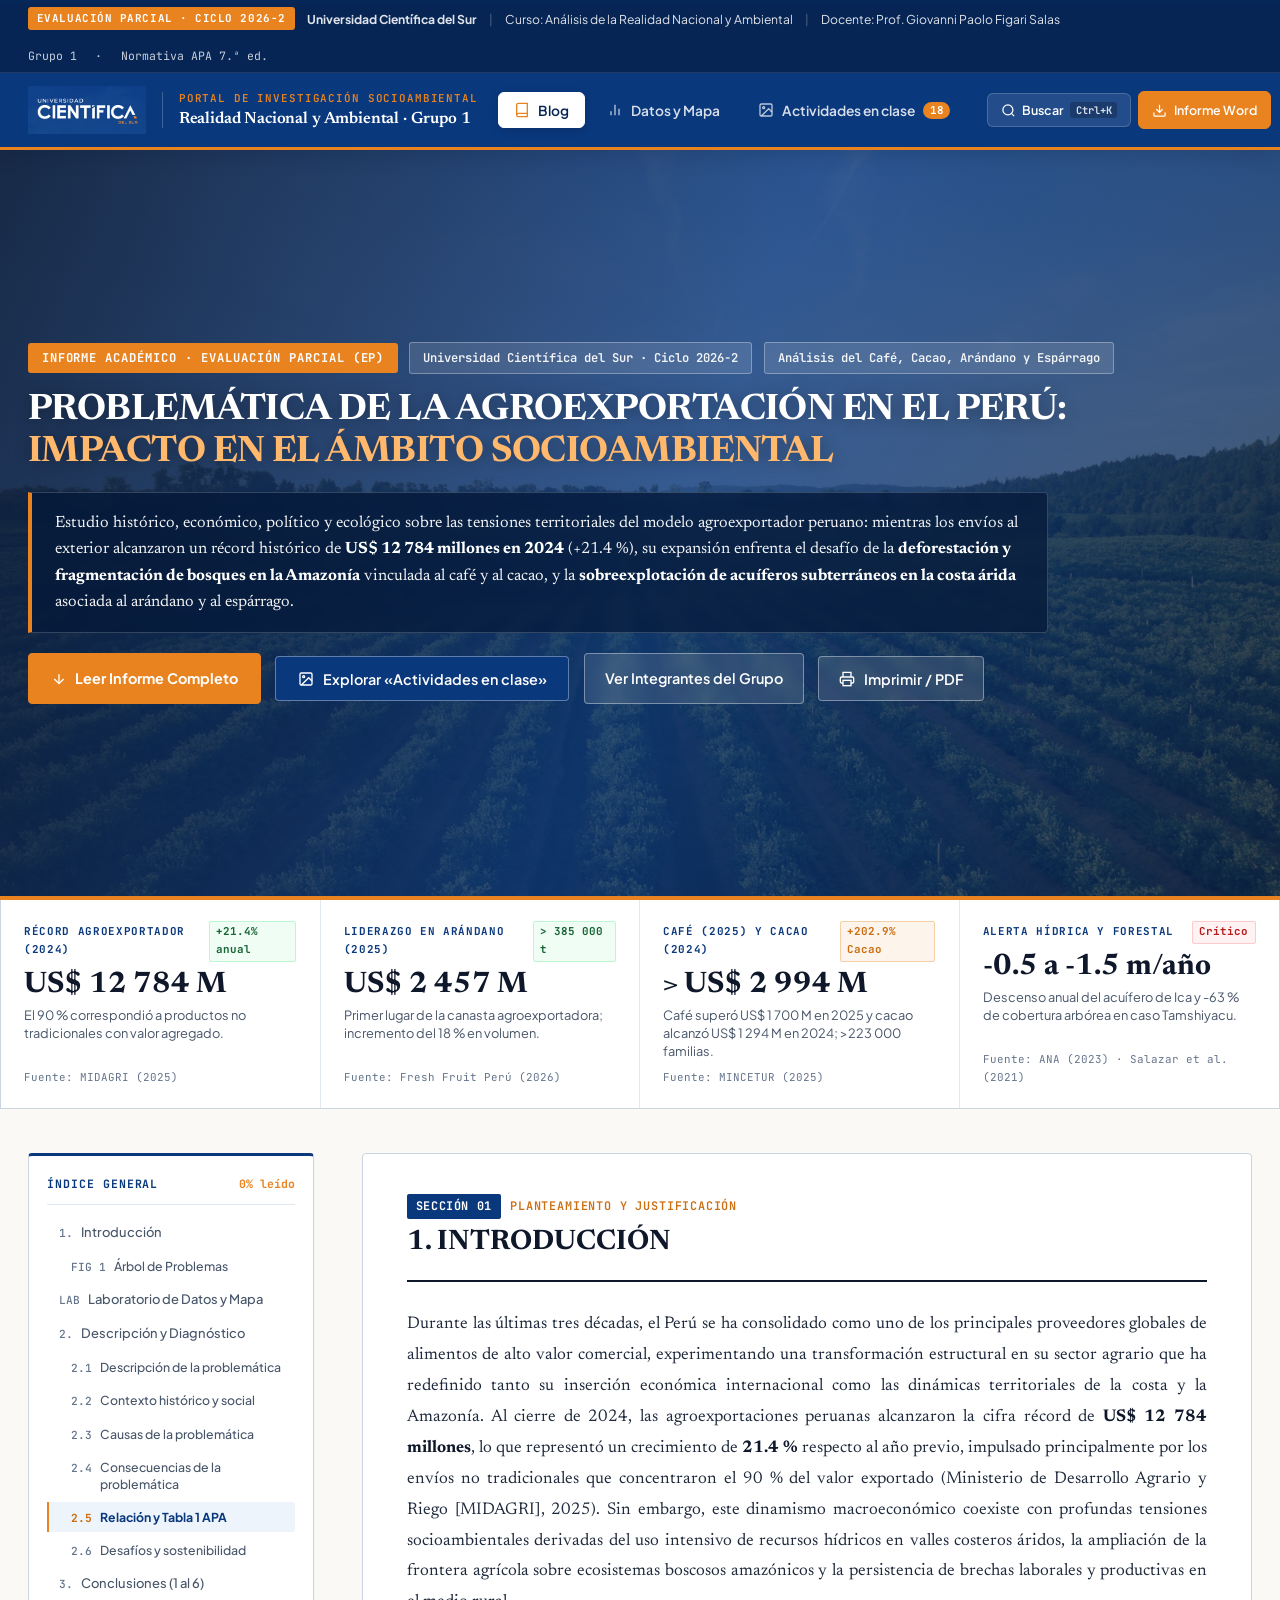
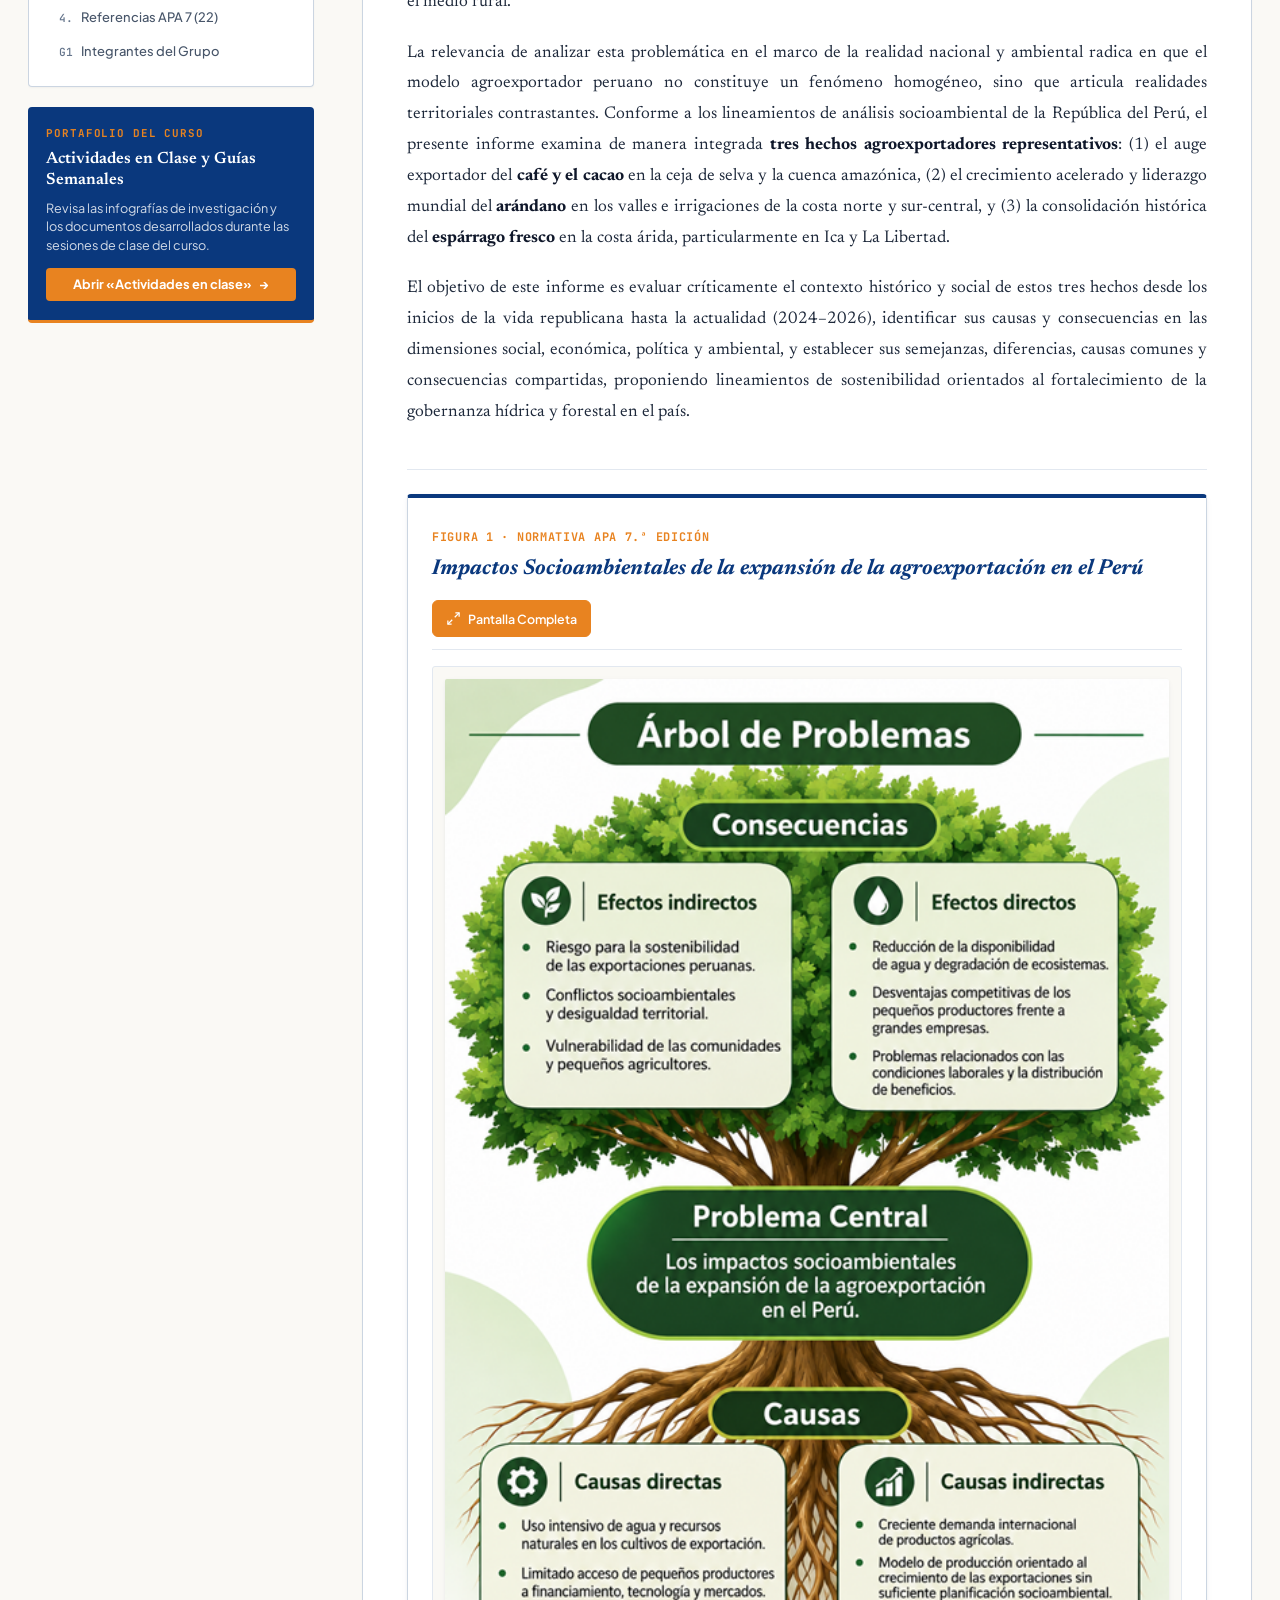
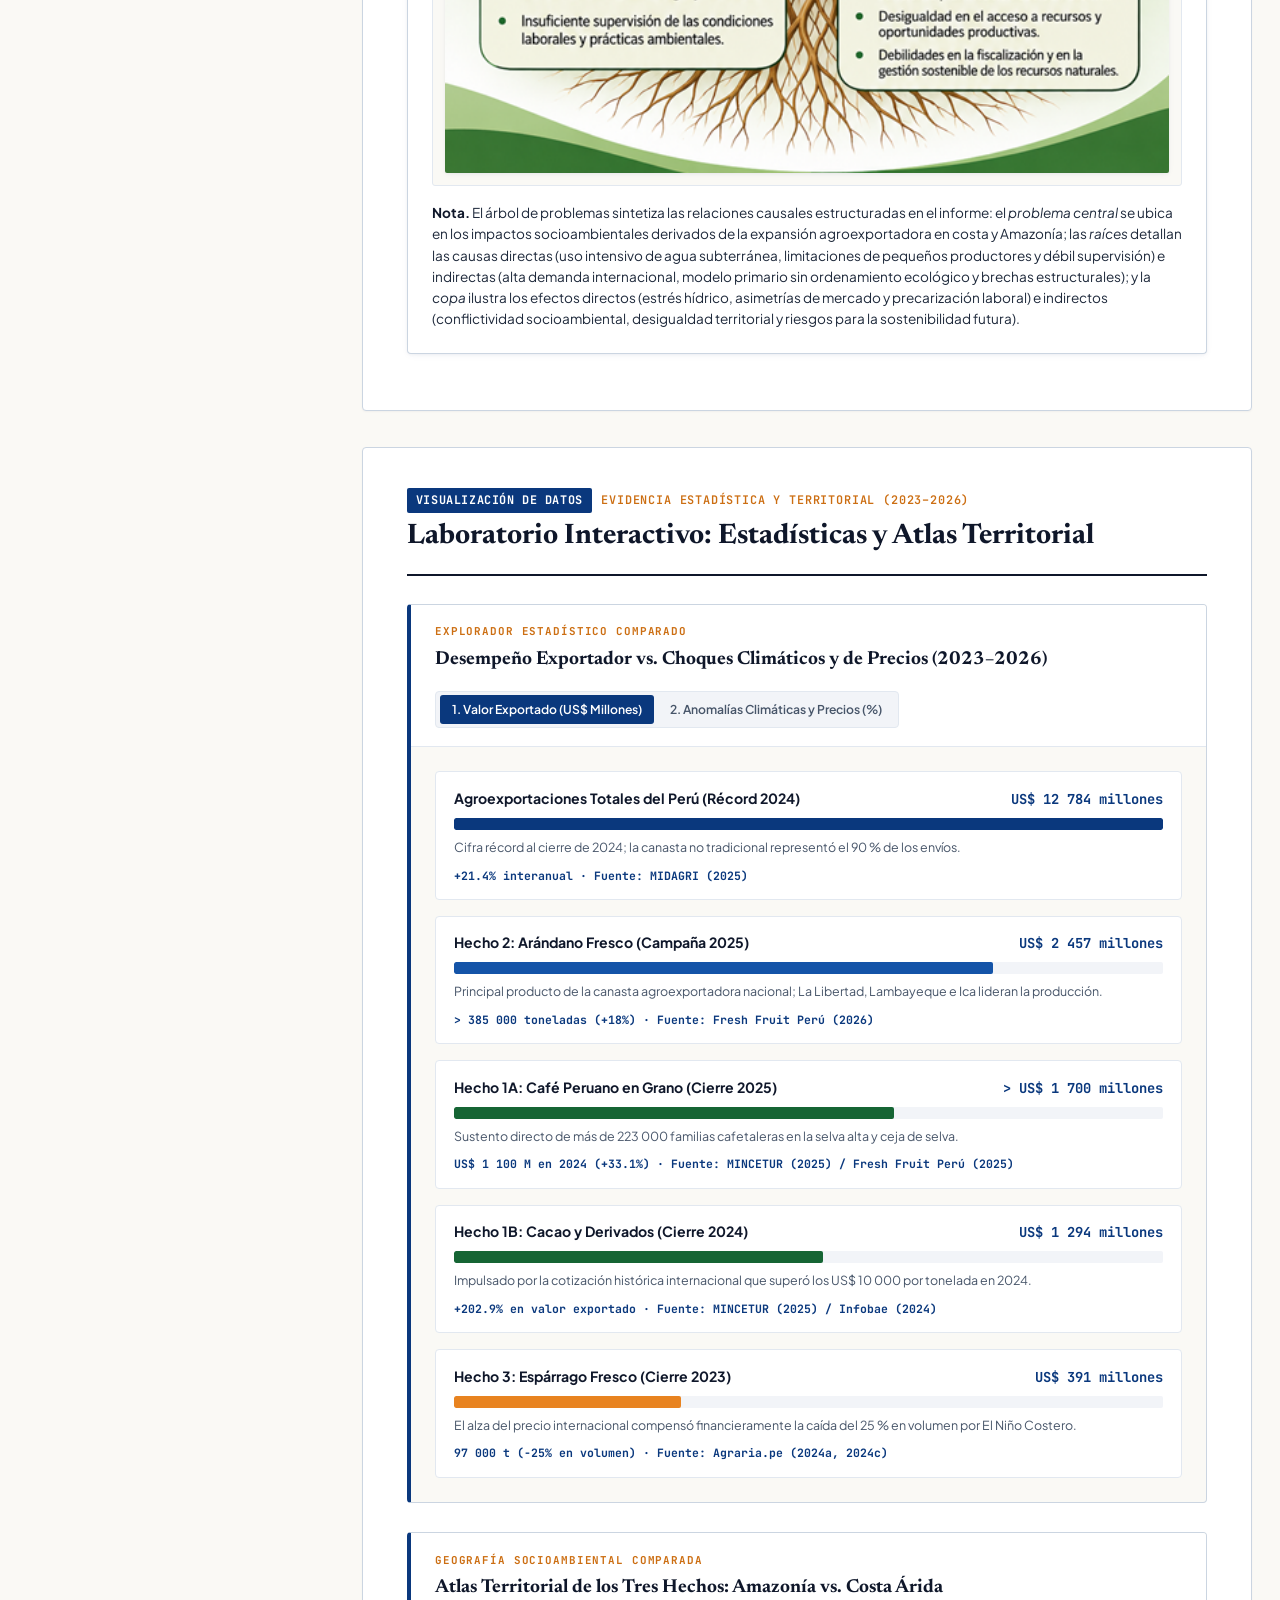
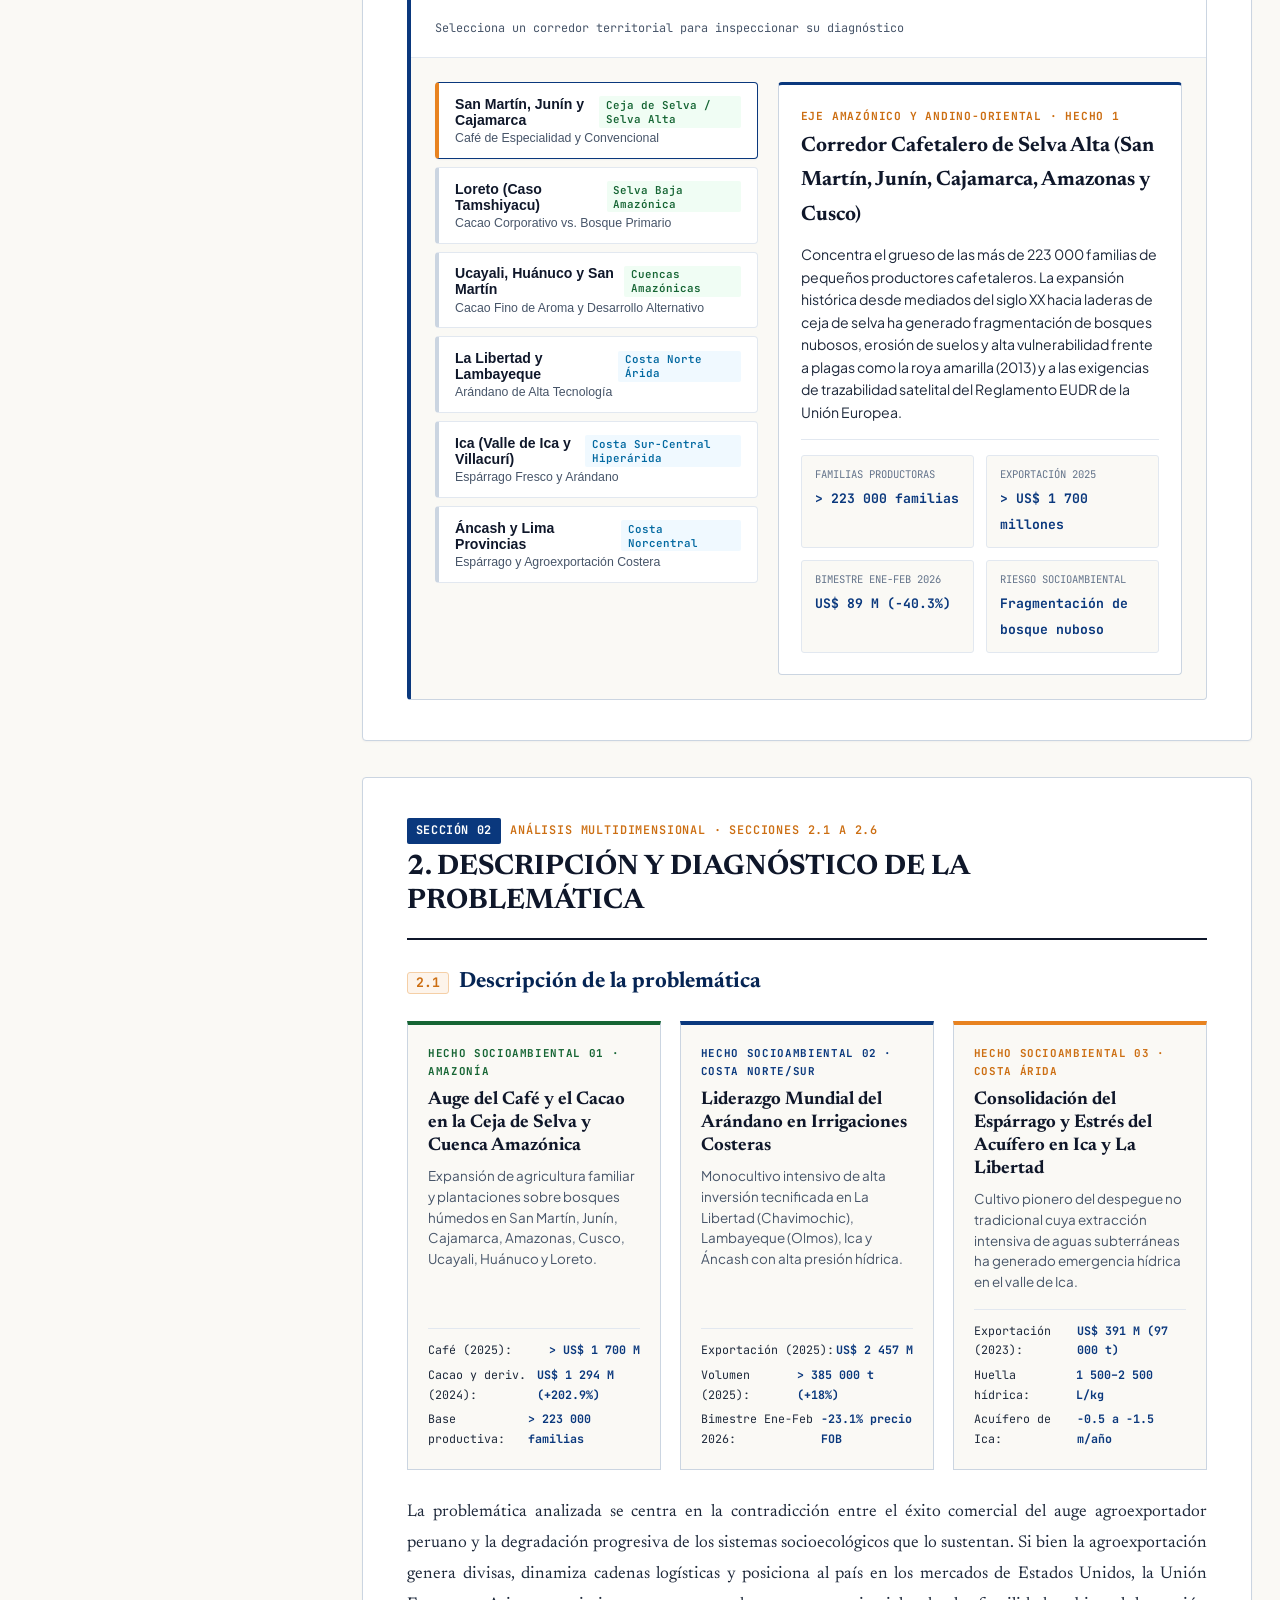
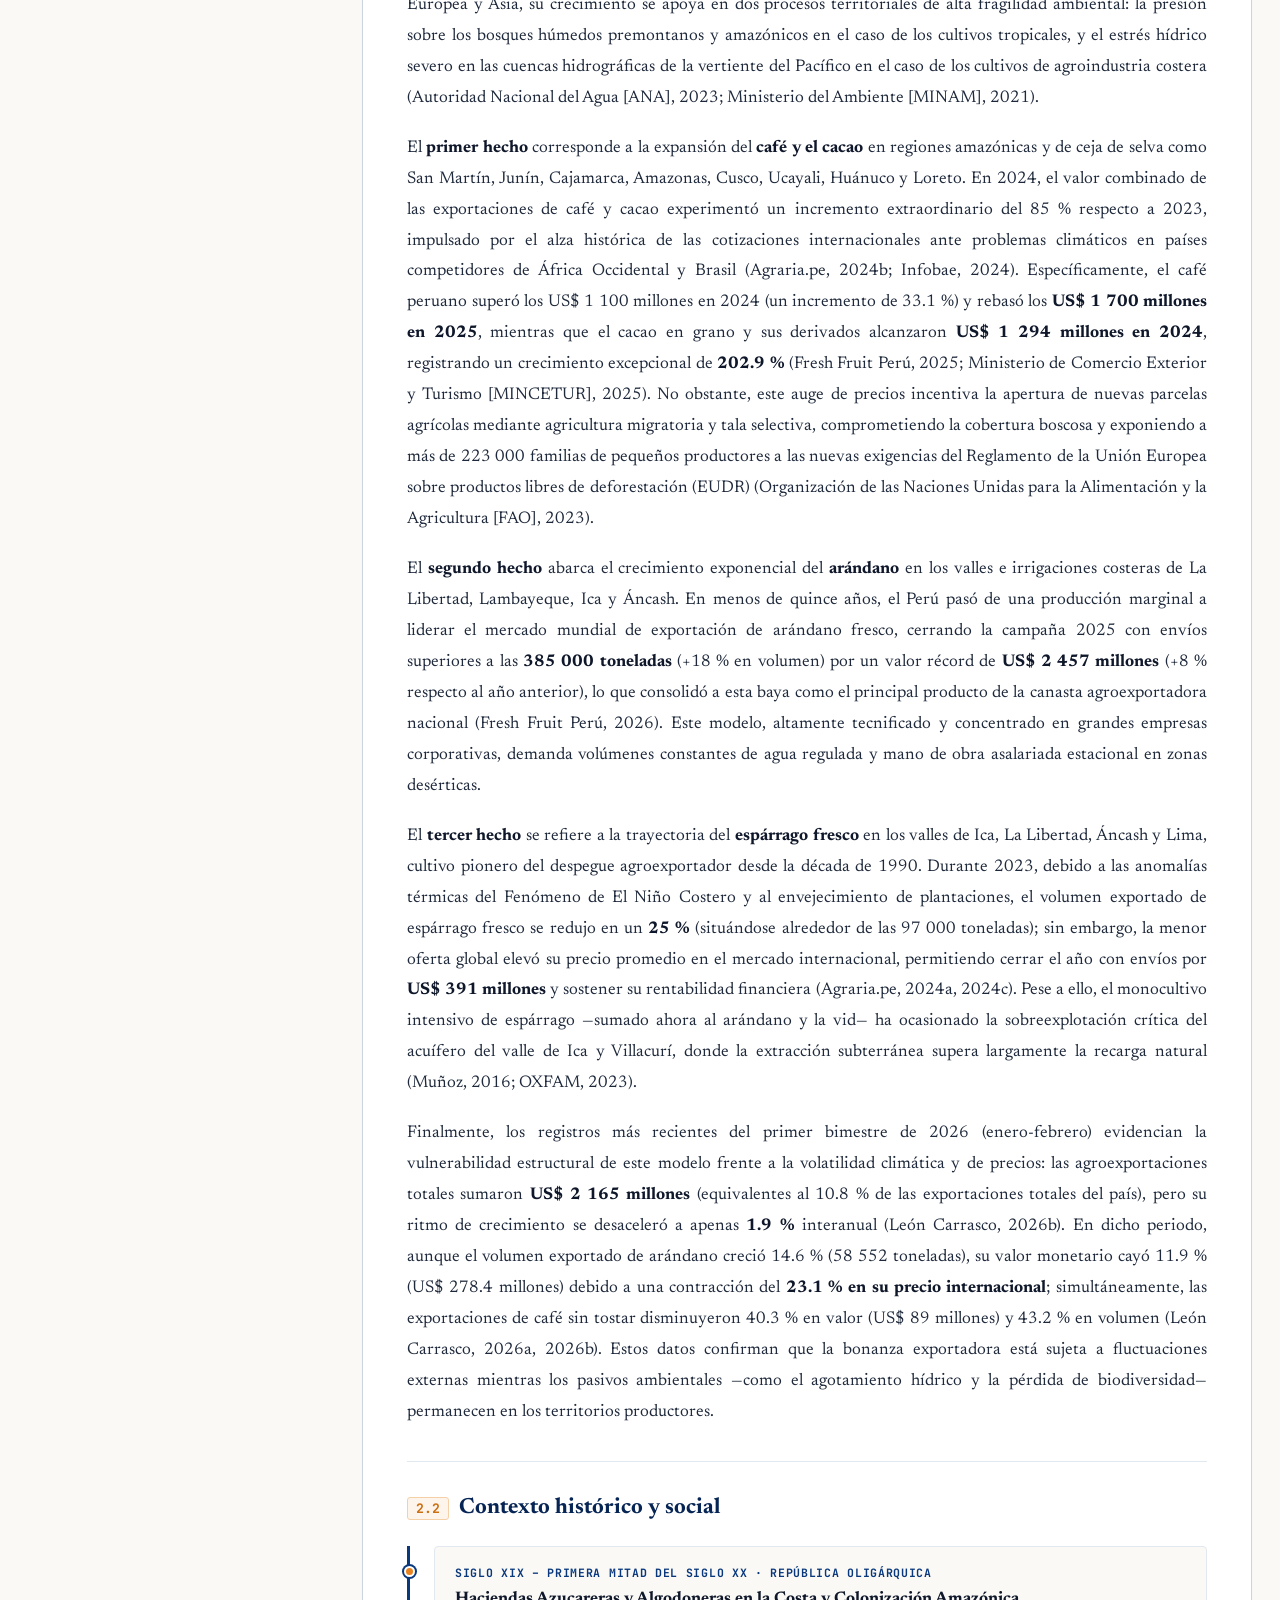
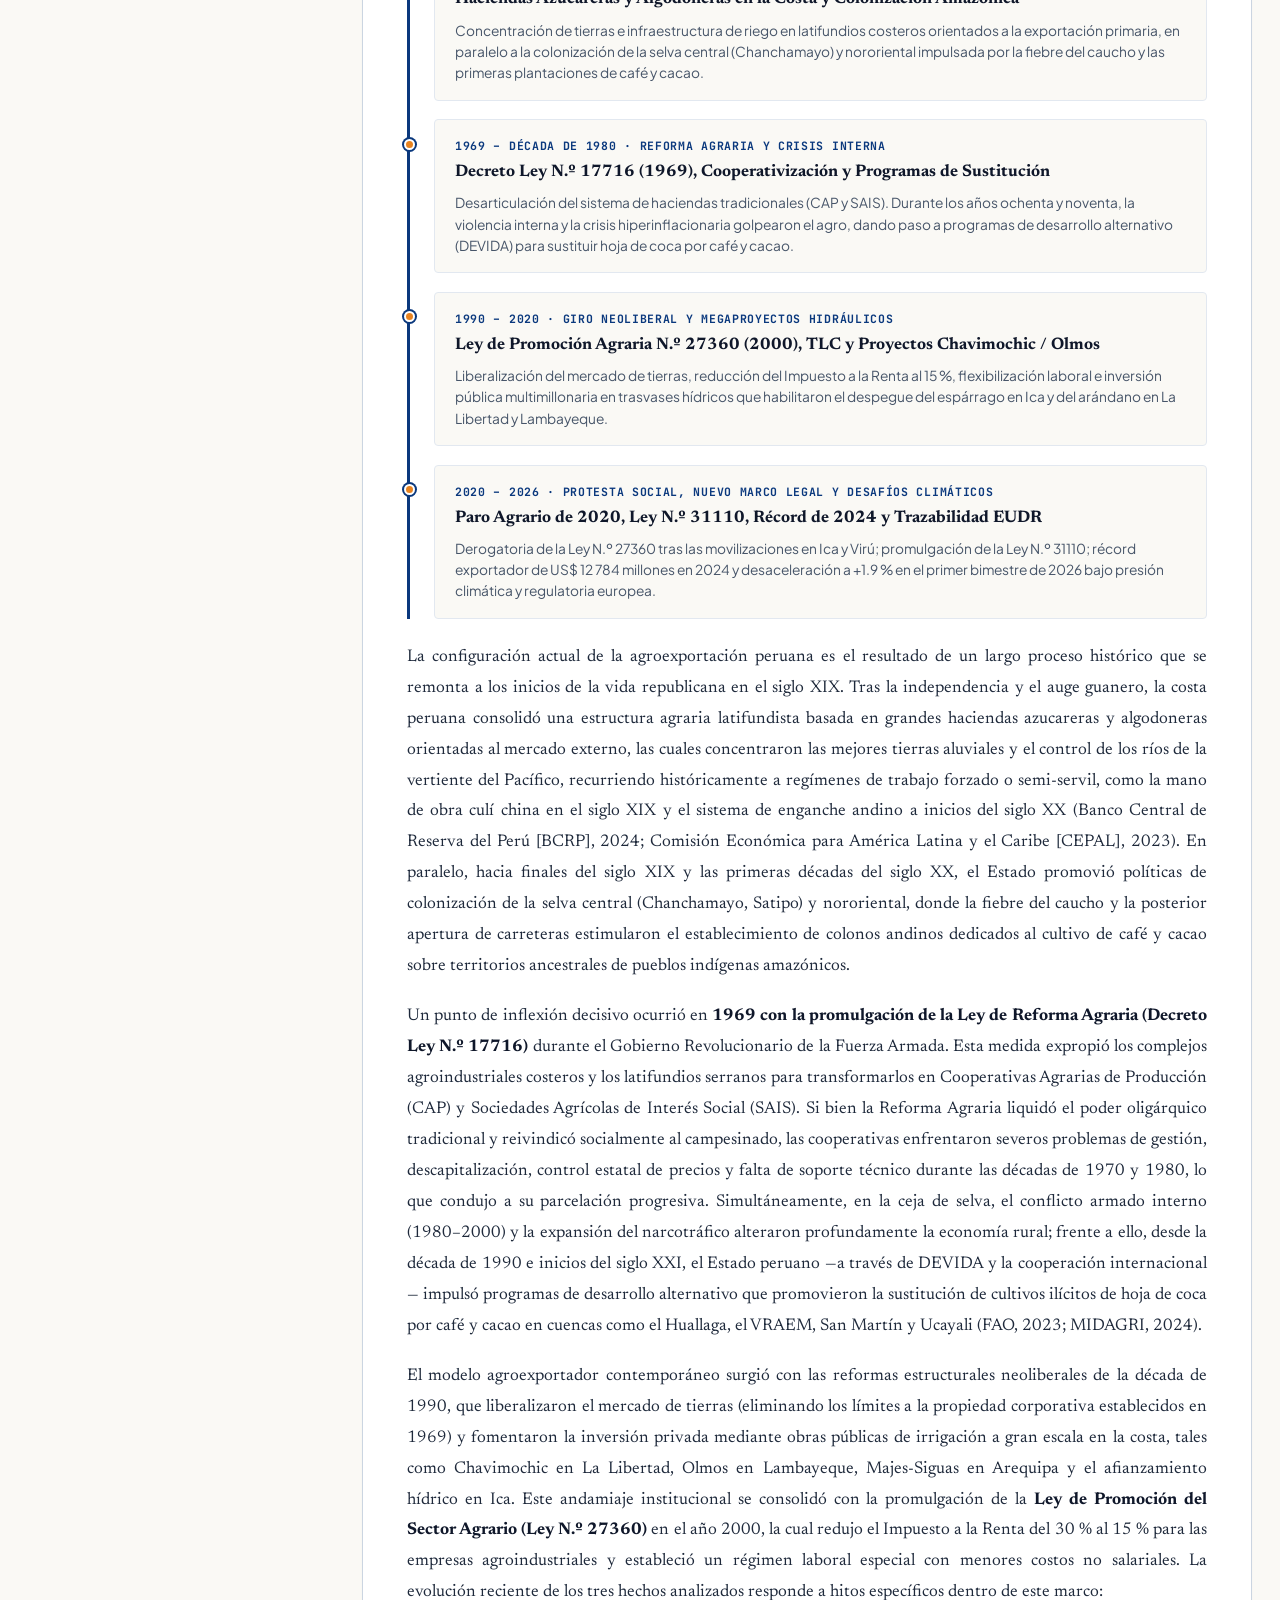
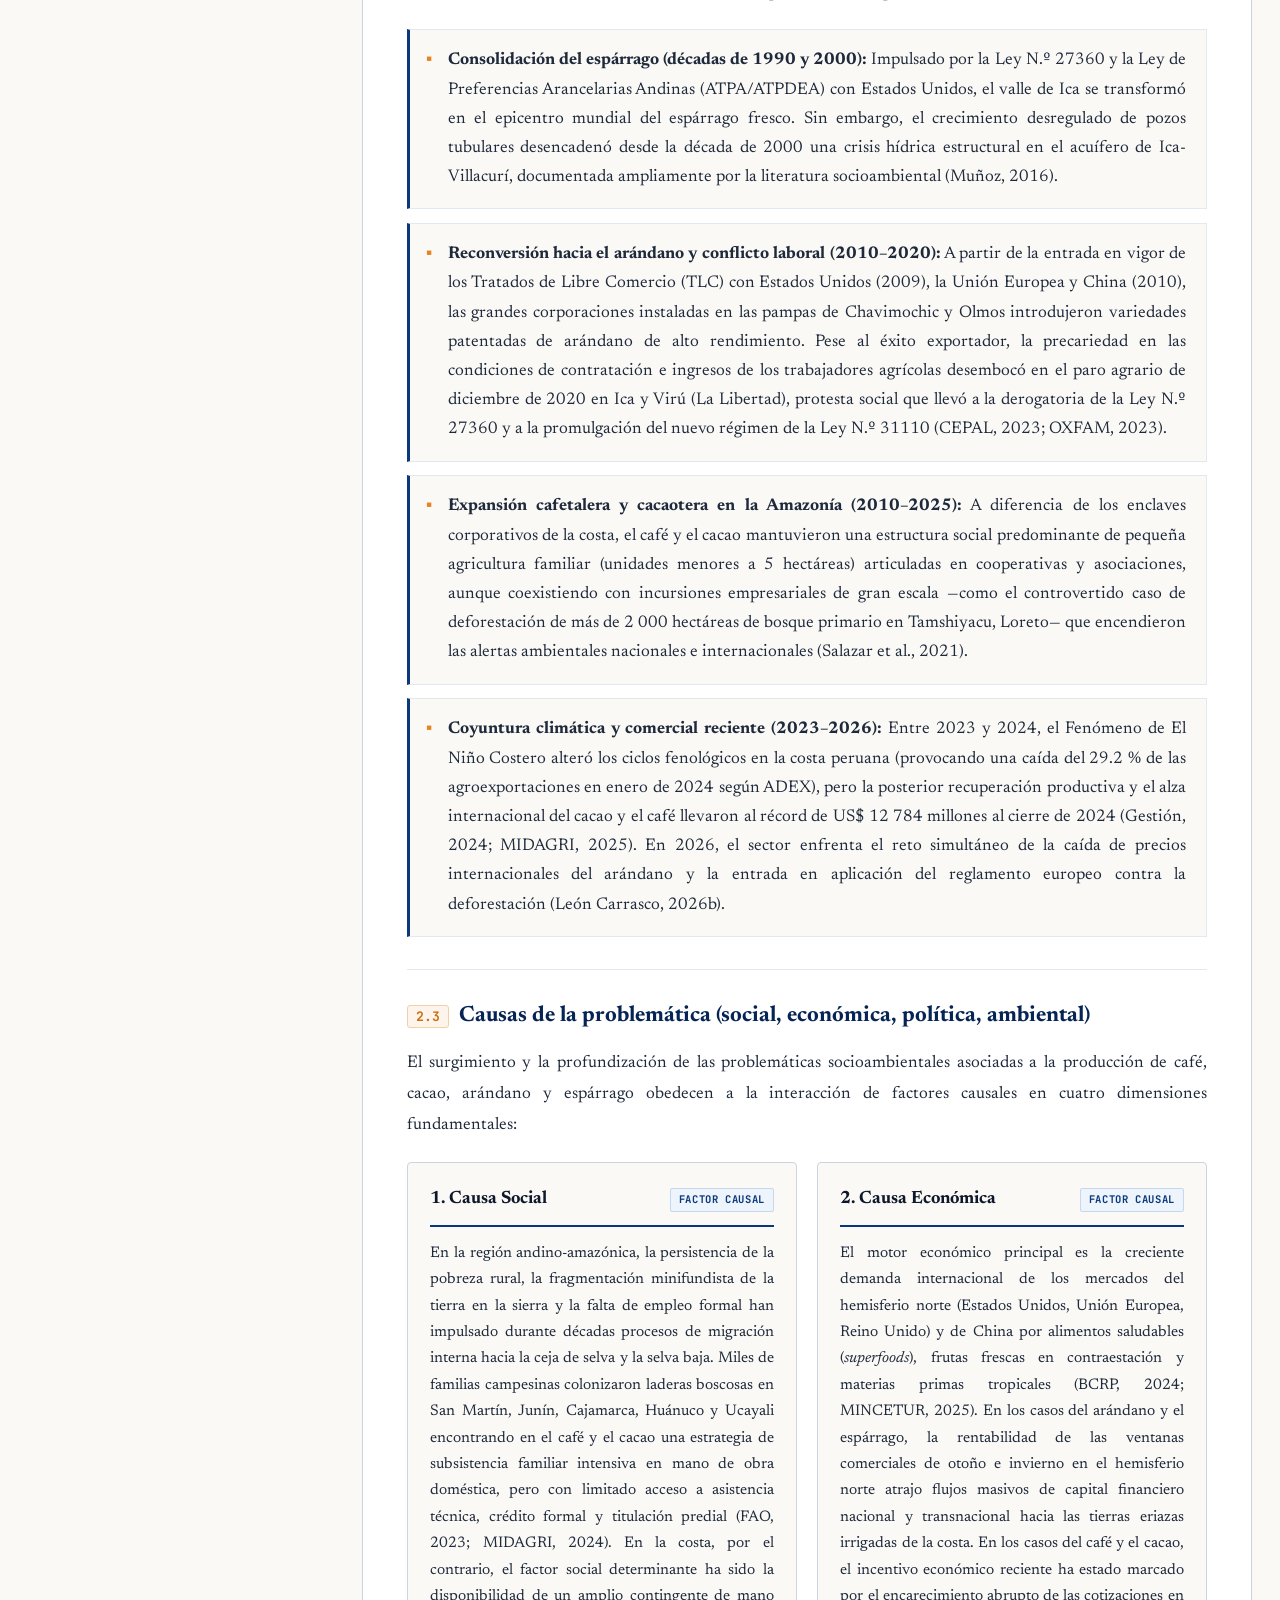
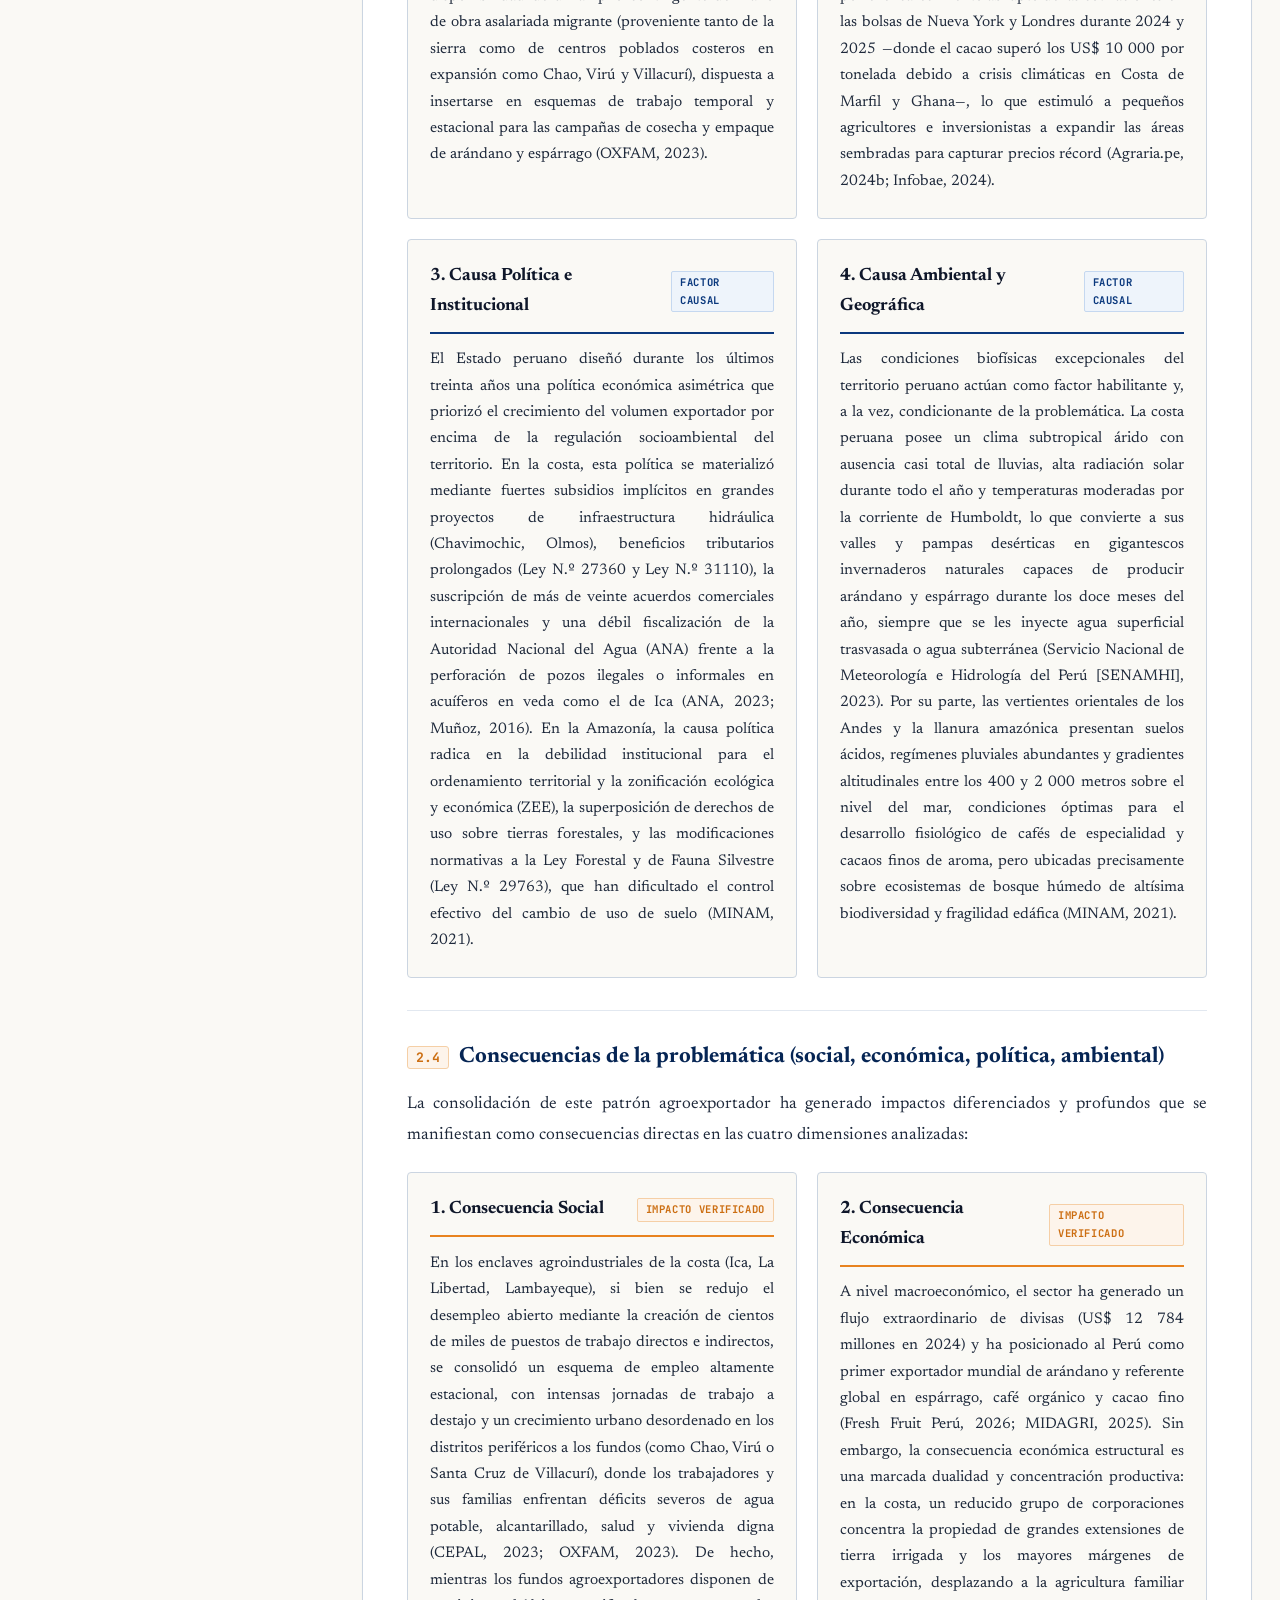
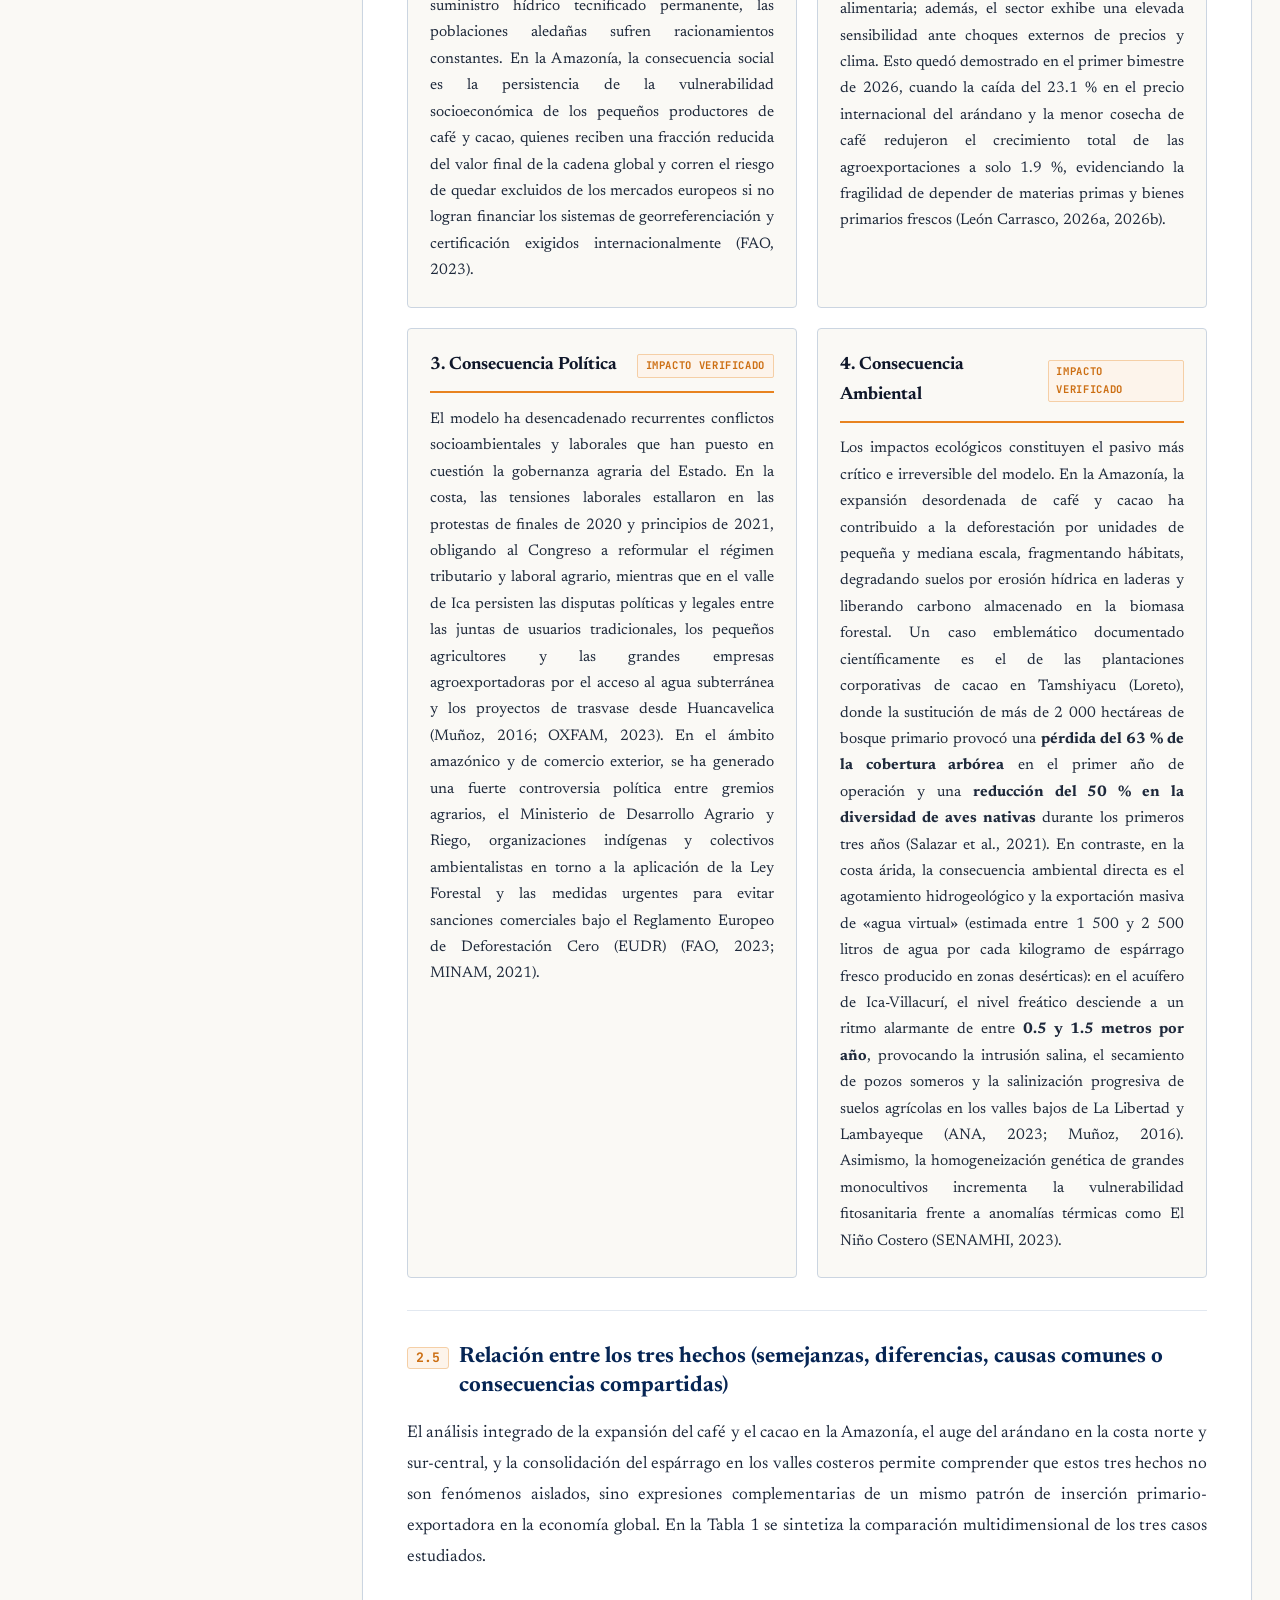
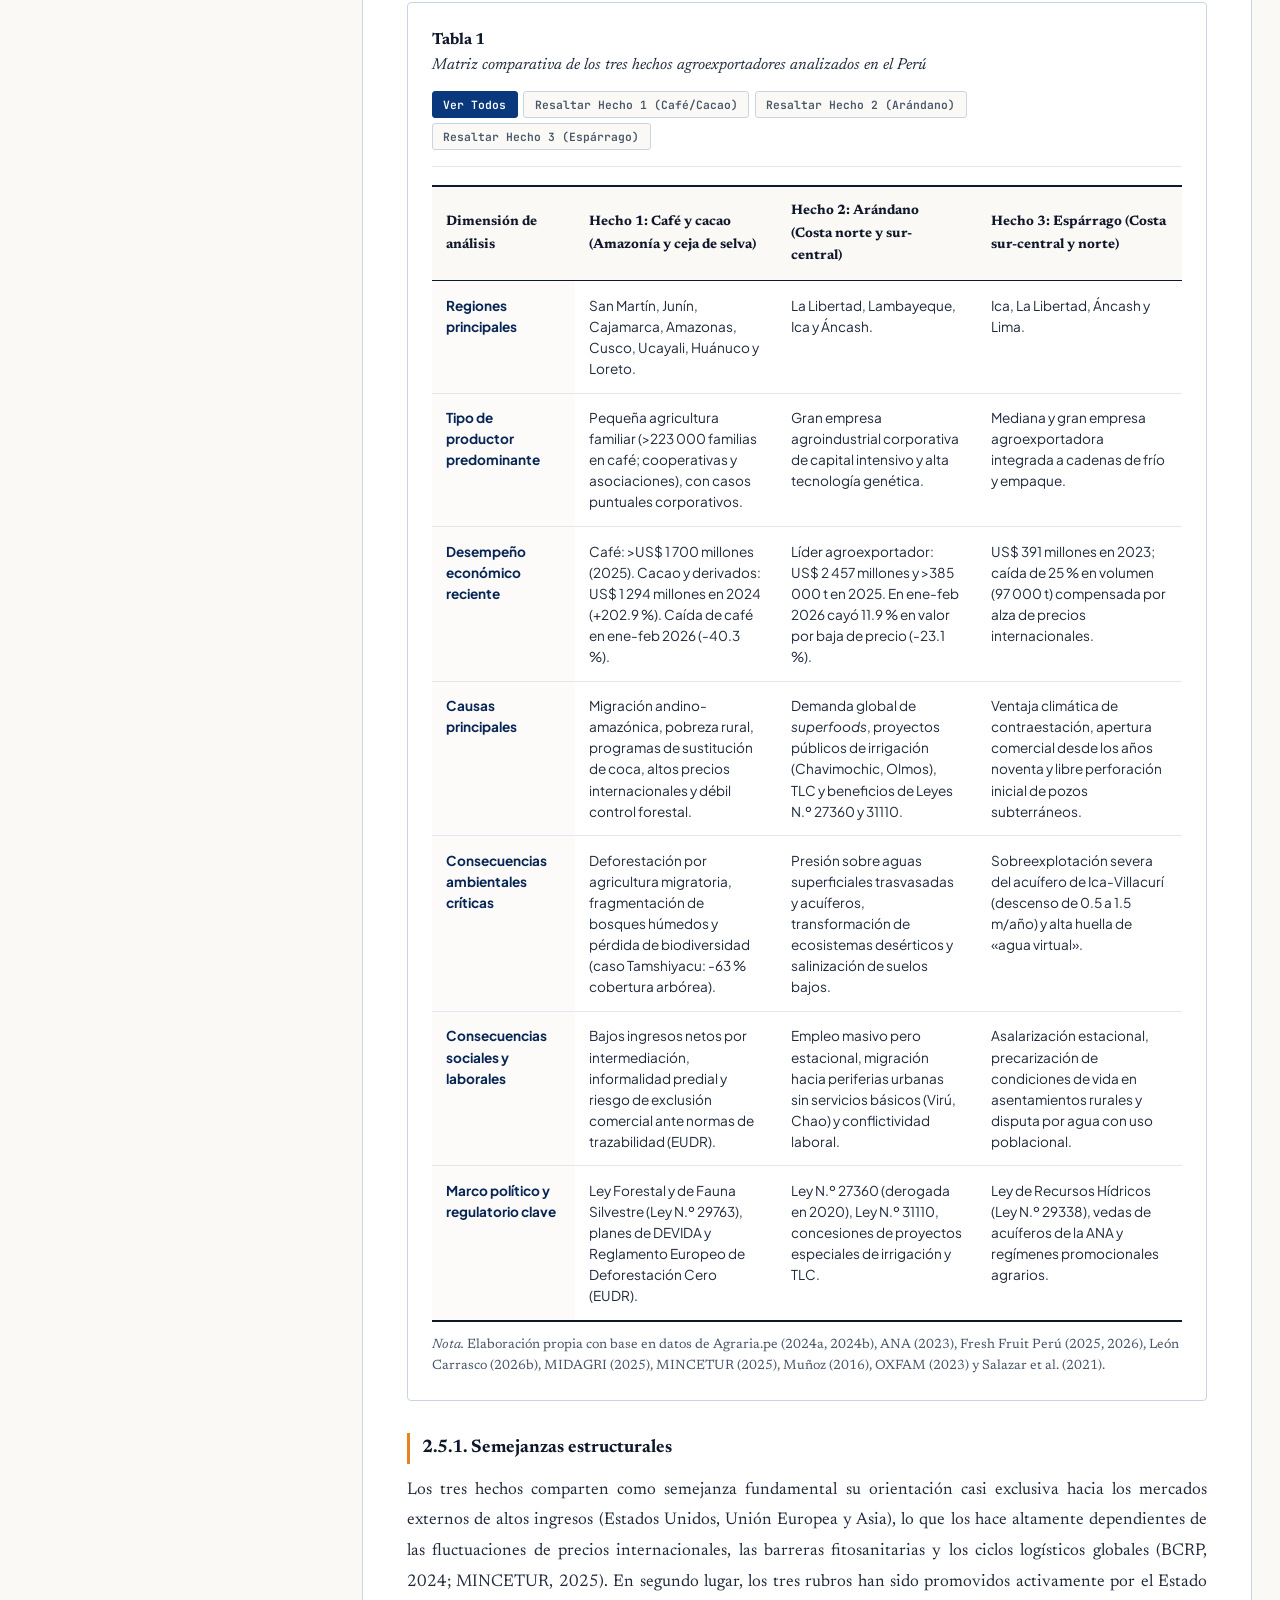
==== index.html @ 9e3a3edd "Update index.html" ====
<!DOCTYPE html>
<html lang="es">
<head>
  <meta charset="UTF-8">
  <meta name="viewport" content="width=device-width, initial-scale=1.0">
  <title>PROBLEMÁTICA DE LA AGROEXPORTACIÓN EN EL PERÚ: IMPACTO EN EL ÁMBITO SOCIOAMBIENTAL | Universidad Científica del Sur</title>
  <meta name="description" content="Problemática de la agroexportación en el Perú: impacto en el ámbito socioambiental — Evaluación Continua 1 (Evaluación Parcial), Análisis de la Realidad Nacional y Ambiental (Ciclo 2026-2), Universidad Científica del Sur.">
  <link rel="canonical" href="https://blog-realidad-nacional-ucsur.netlify.app/">
  <meta property="og:url" content="https://blog-realidad-nacional-ucsur.netlify.app/">
  <link rel="icon" type="image/png" href="./logo-ucsur.png">

  <!-- Tipografía Académica y Técnica: Newsreader (Serif de investigación), Plus Jakarta Sans (UI) y JetBrains Mono (Datos) -->
  <link rel="preconnect" href="https://fonts.googleapis.com">
  <link rel="preconnect" href="https://fonts.gstatic.com" crossorigin>
  <link href="https://fonts.googleapis.com/css2?family=JetBrains+Mono:wght@400;500;600;700&family=Newsreader:ital,opsz,wght@0,6..72,400;0,6..72,500;0,6..72,600;0,6..72,700;1,6..72,400;1,6..72,600&family=Plus+Jakarta+Sans:wght@400;500;600;700;800&display=swap" rel="stylesheet">

  <!-- Arquitectura CSS Modular UCSUR -->
  <link rel="stylesheet" href="./styles.css?v=20261106_v4">
</head>
<body data-default-view="blog">

  <!-- Pantalla de Carga Inicial Institucional (Loader) -->
  <div class="page-loader" id="page-loader" aria-label="Cargando portal académico">
    <div class="loader-content">
      <img src="./logo-ucsur.png" alt="Logo Universidad Científica del Sur" class="loader-logo">
      <span class="loader-badge">Análisis de la Realidad Nacional y Ambiental · Evaluación Parcial</span>
      <h2 class="loader-title">PROBLEMÁTICA DE LA AGROEXPORTACIÓN EN EL PERÚ: IMPACTO EN EL ÁMBITO SOCIOAMBIENTAL</h2>
      <div class="loader-bar-track">
        <div class="loader-bar-fill"></div>
      </div>
      <span class="loader-status">Cargando publicación académica...</span>
    </div>
  </div>

  <!-- Barra de progreso de lectura superior -->
  <div class="reading-progress-wrap" aria-hidden="true">
    <div class="reading-progress-bar" id="reading-progress-bar"></div>
  </div>

  <!-- Franja Institucional Superior Universidad Científica del Sur -->
  <div class="ucsur-topbar">
    <div class="ucsur-topbar-inner">
      <div class="ucsur-topbar-left">
        <span class="ucsur-pill-badge">Evaluación Parcial · Ciclo 2026-2</span>
        <span><strong>Universidad Científica del Sur</strong></span>
        <span class="ucsur-topbar-divider">|</span>
        <span>Curso: Análisis de la Realidad Nacional y Ambiental</span>
        <span class="ucsur-topbar-divider">|</span>
        <span>Docente: Prof. Giovanni Paolo Figari Salas</span>
      </div>
      <div class="ucsur-topbar-right">
        <span>Grupo 1</span>
        <span>·</span>
        <span>Normativa APA 7.ª ed.</span>
      </div>
    </div>
  </div>

  <!-- Cabecera Principal con Logo Oficial de la Universidad Científica del Sur -->
  <header class="site-header">
    <div class="header-container">
      <a href="#informe" class="brand-identity" data-switch-view="blog">
        <div class="brand-logo-frame">
          <img src="./logo-ucsur.png" alt="Logo Oficial Universidad Científica del Sur" class="brand-logo-img">
        </div>
        <div class="brand-vertical-rule" aria-hidden="true"></div>
        <div class="brand-meta">
          <span class="brand-course-label">Portal de Investigación Socioambiental</span>
          <span class="brand-journal-title">Realidad Nacional y Ambiental · Grupo 1</span>
        </div>
      </a>

      <!-- Menú de Navegación Principal -->
      <nav class="primary-nav" aria-label="Navegación principal del portal">
        <button type="button" class="nav-tab-btn active" data-switch-view="blog">
          <svg viewBox="0 0 24 24" fill="none" stroke="currentColor" stroke-width="2">
            <path d="M4 19.5A2.5 2.5 0 0 1 6.5 17H20"></path>
            <path d="M6.5 2H20v20H6.5A2.5 2.5 0 0 1 4 19.5v-15A2.5 2.5 0 0 1 6.5 2z"></path>
          </svg>
          <span>Blog</span>
        </button>

        <button type="button" class="nav-tab-btn" data-switch-view="blog" data-scroll-to="sec-laboratorio-datos">
          <svg viewBox="0 0 24 24" fill="none" stroke="currentColor" stroke-width="2">
            <line x1="18" y1="20" x2="18" y2="10"></line>
            <line x1="12" y1="20" x2="12" y2="4"></line>
            <line x1="6" y1="20" x2="6" y2="14"></line>
          </svg>
          <span>Datos y Mapa</span>
        </button>

        <button type="button" class="nav-tab-btn" data-switch-view="actividades">
          <svg viewBox="0 0 24 24" fill="none" stroke="currentColor" stroke-width="2">
            <rect x="3" y="3" width="18" height="18" rx="2" ry="2"></rect>
            <circle cx="8.5" cy="8.5" r="1.5"></circle>
            <polyline points="21 15 16 10 5 21"></polyline>
          </svg>
          <span>Actividades en clase</span>
          <span class="nav-counter-pill">18</span>
        </button>
      </nav>

      <!-- Utilidades de Lectura y Búsqueda -->
      <div class="header-utilities">
        <button type="button" class="utility-btn" id="btn-open-search" title="Buscar en el informe y actividades (Ctrl+K)">
          <svg viewBox="0 0 24 24" fill="none" stroke="currentColor" stroke-width="2">
            <circle cx="11" cy="11" r="8"></circle>
            <line x1="21" y1="21" x2="16.65" y2="16.65"></line>
          </svg>
          <span>Buscar</span>
          <span class="kbd-hint">Ctrl+K</span>
        </button>
        <a href="./PROBLEMÁTICA DE LA AGROEXPORTACIÓN EN EL PERÚ - IMPACTO EN EL ÁMBITO SOCIOAMBIENTAL.docx" download="PROBLEMÁTICA DE LA AGROEXPORTACIÓN EN EL PERÚ - IMPACTO EN EL ÁMBITO SOCIOAMBIENTAL.docx" class="utility-btn utility-btn-amber" title="Descargar informe oficial en Word (.docx)">
          <svg viewBox="0 0 24 24" fill="none" stroke="currentColor" stroke-width="2">
            <path d="M21 15v4a2 2 0 0 1-2 2H5a2 2 0 0 1-2-2v-4"></path>
            <polyline points="7 10 12 15 17 10"></polyline>
            <line x1="12" y1="15" x2="12" y2="3"></line>
          </svg>
          <span>Informe Word</span>
        </a>
      </div>
    </div>
  </header>

  <!-- ========================================================================
       VISTA 1: BLOG PRINCIPAL — INFORME ACADÉMICO E INTERACTIVO (EP)
       ======================================================================== -->
  <main id="view-blog" class="view-panel active">

    <!-- Gran Portada de Inicio con Imagen de Fondo de Agroexportación -->
    <section class="hero-cover-banner" id="informe">
      <div class="hero-cover-container">

        <div class="hero-top-badges">
          <span class="hero-badge-amber">Informe Académico · Evaluación Parcial (EP)</span>
          <span class="hero-badge-outline">Universidad Científica del Sur · Ciclo 2026-2</span>
          <span class="hero-badge-outline">Análisis del Café, Cacao, Arándano y Espárrago</span>
        </div>

        <h1 class="hero-main-title">
          PROBLEMÁTICA DE LA AGROEXPORTACIÓN EN EL PERÚ:<br>
          <span>IMPACTO EN EL ÁMBITO SOCIOAMBIENTAL</span>
        </h1>

        <div class="hero-lead-box">
          <p class="hero-lead-text">
            Estudio histórico, económico, político y ecológico sobre las tensiones territoriales del modelo agroexportador peruano: mientras los envíos al exterior alcanzaron un récord histórico de <strong>US$ 12 784 millones en 2024</strong> (+21.4 %), su expansión enfrenta el desafío de la <strong>deforestación y fragmentación de bosques en la Amazonía</strong> vinculada al café y al cacao, y la <strong>sobreexplotación de acuíferos subterráneos en la costa árida</strong> asociada al arándano y al espárrago.
          </p>
        </div>

        <div class="masthead-action-row">
          <a href="#sec-introduccion" class="btn-editorial-amber">
            <svg width="16" height="16" viewBox="0 0 24 24" fill="none" stroke="currentColor" stroke-width="2">
              <line x1="12" y1="5" x2="12" y2="19"></line>
              <polyline points="19 12 12 19 5 12"></polyline>
            </svg>
            <span>Leer Informe Completo</span>
          </a>
          <button type="button" class="btn-editorial-primary" data-switch-view="actividades">
            <svg width="16" height="16" viewBox="0 0 24 24" fill="none" stroke="currentColor" stroke-width="2">
              <rect x="3" y="3" width="18" height="18" rx="2" ry="2"></rect>
              <circle cx="8.5" cy="8.5" r="1.5"></circle>
              <polyline points="21 15 16 10 5 21"></polyline>
            </svg>
            <span>Explorar «Actividades en clase»</span>
          </button>
          <a href="#sec-integrantes" class="btn-editorial-outline">
            <span>Ver Integrantes del Grupo</span>
          </a>
          <button type="button" class="btn-editorial-outline" id="btn-print-report">
            <svg width="16" height="16" viewBox="0 0 24 24" fill="none" stroke="currentColor" stroke-width="2">
              <polyline points="6 9 6 2 18 2 18 9"></polyline>
              <path d="M6 18H4a2 2 0 0 1-2-2v-5a2 2 0 0 1 2-2h16a2 2 0 0 1 2 2v5a2 2 0 0 1-2 2h-2"></path>
              <rect x="6" y="14" width="12" height="8"></rect>
            </svg>
            <span>Imprimir / PDF</span>
          </button>
        </div>

      </div>
    </section>

    <!-- Cinta de Indicadores Clave del Informe -->
    <div class="kpi-strip-wrapper">
      <div class="kpi-editorial-strip" aria-label="Indicadores estadísticos principales">
        <div class="kpi-cell">
          <div>
            <div class="kpi-cell-top">
              <span class="kpi-category">Récord Agroexportador (2024)</span>
              <span class="kpi-trend-tag kpi-trend-up">+21.4% anual</span>
            </div>
            <div class="kpi-figure">US$ 12 784 M</div>
            <div class="kpi-caption">El 90 % correspondió a productos no tradicionales con valor agregado.</div>
          </div>
          <div class="kpi-source-ref">Fuente: MIDAGRI (2025)</div>
        </div>

        <div class="kpi-cell">
          <div>
            <div class="kpi-cell-top">
              <span class="kpi-category">Liderazgo en Arándano (2025)</span>
              <span class="kpi-trend-tag kpi-trend-up">&gt; 385 000 t</span>
            </div>
            <div class="kpi-figure">US$ 2 457 M</div>
            <div class="kpi-caption">Primer lugar de la canasta agroexportadora; incremento del 18 % en volumen.</div>
          </div>
          <div class="kpi-source-ref">Fuente: Fresh Fruit Perú (2026)</div>
        </div>

        <div class="kpi-cell">
          <div>
            <div class="kpi-cell-top">
              <span class="kpi-category">Café (2025) y Cacao (2024)</span>
              <span class="kpi-trend-tag kpi-trend-amber">+202.9% Cacao</span>
            </div>
            <div class="kpi-figure">&gt; US$ 2 994 M</div>
            <div class="kpi-caption">Café superó US$ 1 700 M en 2025 y cacao alcanzó US$ 1 294 M en 2024; &gt;223 000 familias.</div>
          </div>
          <div class="kpi-source-ref">Fuente: MINCETUR (2025)</div>
        </div>

        <div class="kpi-cell">
          <div>
            <div class="kpi-cell-top">
              <span class="kpi-category">Alerta Hídrica y Forestal</span>
              <span class="kpi-trend-tag kpi-trend-alert">Crítico</span>
            </div>
            <div class="kpi-figure">-0.5 a -1.5 m/año</div>
            <div class="kpi-caption">Descenso anual del acuífero de Ica y -63 % de cobertura arbórea en caso Tamshiyacu.</div>
          </div>
          <div class="kpi-source-ref">Fuente: ANA (2023) · Salazar et al. (2021)</div>
        </div>
      </div>
    </div>

    <!-- Área de Trabajo Académico: Índice Lateral Sticky + Columna de Manuscrito -->
    <div class="academic-workspace">

      <!-- Barra Lateral: Índice de Contenidos y Accesos Directos -->
      <aside class="toc-sidebar" aria-label="Índice del informe académico">
        <div class="toc-panel">
          <div class="toc-panel-header">
            <span class="toc-panel-title">Índice General</span>
            <span class="toc-progress-pct" id="toc-progress-pct">0% leído</span>
          </div>
          <ul class="toc-list">
            <li><a href="#sec-introduccion" class="toc-link active"><span class="toc-num">1.</span><span>Introducción</span></a></li>
            <li><a href="#sec-arbol-problemas" class="toc-link toc-sub"><span class="toc-num">FIG 1</span><span>Árbol de Problemas</span></a></li>
            <li><a href="#sec-laboratorio-datos" class="toc-link"><span class="toc-num">LAB</span><span>Laboratorio de Datos y Mapa</span></a></li>
            <li><a href="#sec-2-descripcion" class="toc-link"><span class="toc-num">2.</span><span>Descripción y Diagnóstico</span></a></li>
            <li><a href="#sec-2-1" class="toc-link toc-sub"><span class="toc-num">2.1</span><span>Descripción de la problemática</span></a></li>
            <li><a href="#sec-2-2" class="toc-link toc-sub"><span class="toc-num">2.2</span><span>Contexto histórico y social</span></a></li>
            <li><a href="#sec-2-3" class="toc-link toc-sub"><span class="toc-num">2.3</span><span>Causas de la problemática</span></a></li>
            <li><a href="#sec-2-4" class="toc-link toc-sub"><span class="toc-num">2.4</span><span>Consecuencias de la problemática</span></a></li>
            <li><a href="#sec-2-5" class="toc-link toc-sub"><span class="toc-num">2.5</span><span>Relación y Tabla 1 APA</span></a></li>
            <li><a href="#sec-2-6" class="toc-link toc-sub"><span class="toc-num">2.6</span><span>Desafíos y sostenibilidad</span></a></li>
            <li><a href="#sec-conclusiones" class="toc-link"><span class="toc-num">3.</span><span>Conclusiones (1 al 6)</span></a></li>
            <li><a href="#sec-referencias" class="toc-link"><span class="toc-num">4.</span><span>Referencias APA 7 (22)</span></a></li>
            <li><a href="#sec-integrantes" class="toc-link"><span class="toc-num">G1</span><span>Integrantes del Grupo</span></a></li>
          </ul>
        </div>

        <!-- Tarjeta de Acceso Rápido a la Pestaña Actividades en clase -->
        <div class="sidebar-callout-card">
          <div class="sidebar-callout-kicker">Portafolio del Curso</div>
          <h3 class="sidebar-callout-title">Actividades en Clase y Guías Semanales</h3>
          <p class="sidebar-callout-desc">
            Revisa las infografías de investigación y los documentos desarrollados durante las sesiones de clase del curso.
          </p>
          <button type="button" class="sidebar-callout-btn" data-switch-view="actividades">
            <span>Abrir «Actividades en clase»</span>
            <span>→</span>
          </button>
        </div>
      </aside>

      <!-- Columna Principal del Manuscrito Académico -->
      <div class="manuscript-column">

        <!-- ==================================================================
             SECCIÓN 1: INTRODUCCIÓN
             ================================================================== -->
        <section class="manuscript-section" id="sec-introduccion">
          <div class="section-header-block">
            <div>
              <div class="section-kicker-row">
                <span class="section-index-badge">SECCIÓN 01</span>
                <span class="section-category-label">Planteamiento y Justificación</span>
              </div>
              <h2 class="section-heading">1. INTRODUCCIÓN</h2>
            </div>
          </div>

          <div class="academic-prose">
            <p>
              Durante las últimas tres décadas, el Perú se ha consolidado como uno de los principales proveedores globales de alimentos de alto valor comercial, experimentando una transformación estructural en su sector agrario que ha redefinido tanto su inserción económica internacional como las dinámicas territoriales de la costa y la Amazonía. Al cierre de 2024, las agroexportaciones peruanas alcanzaron la cifra récord de <strong>US$ 12 784 millones</strong>, lo que representó un crecimiento de <strong>21.4 %</strong> respecto al año previo, impulsado principalmente por los envíos no tradicionales que concentraron el 90 % del valor exportado (Ministerio de Desarrollo Agrario y Riego [MIDAGRI], 2025). Sin embargo, este dinamismo macroeconómico coexiste con profundas tensiones socioambientales derivadas del uso intensivo de recursos hídricos en valles costeros áridos, la ampliación de la frontera agrícola sobre ecosistemas boscosos amazónicos y la persistencia de brechas laborales y productivas en el medio rural.
            </p>
            <p>
              La relevancia de analizar esta problemática en el marco de la realidad nacional y ambiental radica en que el modelo agroexportador peruano no constituye un fenómeno homogéneo, sino que articula realidades territoriales contrastantes. Conforme a los lineamientos de análisis socioambiental de la República del Perú, el presente informe examina de manera integrada <strong>tres hechos agroexportadores representativos</strong>: (1) el auge exportador del <strong>café y el cacao</strong> en la ceja de selva y la cuenca amazónica, (2) el crecimiento acelerado y liderazgo mundial del <strong>arándano</strong> en los valles e irrigaciones de la costa norte y sur-central, y (3) la consolidación histórica del <strong>espárrago fresco</strong> en la costa árida, particularmente en Ica y La Libertad.
            </p>
            <p>
              El objetivo de este informe es evaluar críticamente el contexto histórico y social de estos tres hechos desde los inicios de la vida republicana hasta la actualidad (2024–2026), identificar sus causas y consecuencias en las dimensiones social, económica, política y ambiental, y establecer sus semejanzas, diferencias, causas comunes y consecuencias compartidas, proponiendo lineamientos de sostenibilidad orientados al fortalecimiento de la gobernanza hídrica y forestal en el país.
            </p>

            <!-- ==========================================================
                 FIGURA 1: ÁRBOL DE PROBLEMAS DE LA AGROEXPORTACIÓN PERUANA
                 ========================================================== -->
            <div class="arbol-problemas-wrapper" id="sec-arbol-problemas" style="margin:2.5rem 0 1rem 0;padding-top:1.5rem;border-top:1px solid var(--line-subtle);">
              <div style="background:var(--bg-white);border:1px solid var(--line-strong);border-top:4px solid var(--ucsur-navy);padding:1.5rem;box-shadow:var(--shadow-sm);border-radius:4px;">
                <div style="display:flex;align-items:center;justify-content:space-between;flex-wrap:wrap;gap:0.75rem;margin-bottom:1rem;padding-bottom:0.75rem;border-bottom:1px solid var(--line-subtle);">
                  <div>
                    <span style="font-family:var(--font-mono);font-size:0.74rem;font-weight:700;color:var(--ucsur-amber);text-transform:uppercase;letter-spacing:0.06em;">Figura 1 · Normativa APA 7.ª edición</span>
                    <h3 style="font-family:var(--font-serif);font-size:1.35rem;color:var(--ucsur-navy);margin:0.25rem 0 0 0;font-style:italic;">Impactos Socioambientales de la expansión de la agroexportación en el Perú</h3>
                  </div>
                  <div style="display:flex;gap:0.5rem;flex-wrap:wrap;">
                    <button type="button" class="utility-btn utility-btn-amber" data-open-lightbox-img="./assets/img/arbol-de-problemas-agroexportacion.png" data-img-title="Figura 1: Impactos Socioambientales de la expansión de la agroexportación en el Perú (Árbol de problemas)" data-img-kicker="Informe Académico EC1 · Grupo 1" title="Ampliar imagen en pantalla completa">
                      <svg width="15" height="15" viewBox="0 0 24 24" fill="none" stroke="currentColor" stroke-width="2">
                        <polyline points="15 3 21 3 21 9"></polyline>
                        <polyline points="9 21 3 21 3 15"></polyline>
                        <line x1="21" y1="3" x2="14" y2="10"></line>
                        <line x1="3" y1="21" x2="10" y2="14"></line>
                      </svg>
                      <span>Pantalla Completa</span>
                    </button>
                    <a href="./assets/img/arbol-de-problemas-agroexportacion.png" download="arbol-de-problemas-agroexportacion.png" class="utility-btn" title="Descargar imagen en alta resolución (PNG)">
                      <svg width="15" height="15" viewBox="0 0 24 24" fill="none" stroke="currentColor" stroke-width="2">
                        <path d="M21 15v4a2 2 0 0 1-2 2H5a2 2 0 0 1-2-2v-4"></path>
                        <polyline points="7 10 12 15 17 10"></polyline>
                        <line x1="12" y1="15" x2="12" y2="3"></line>
                      </svg>
                      <span>Descargar</span>
                    </a>
                  </div>
                </div>

                <div style="background:var(--bg-paper);border:1px solid var(--line-subtle);padding:0.75rem;text-align:center;border-radius:3px;cursor:pointer;" data-open-lightbox-img="./assets/img/arbol-de-problemas-agroexportacion.png" data-img-title="Figura 1: Impactos Socioambientales de la expansión de la agroexportación en el Perú (Árbol de problemas)" data-img-kicker="Informe Académico EC1 · Grupo 1" title="Haz clic para ampliar en pantalla completa">
                  <img src="./assets/img/arbol-de-problemas-agroexportacion.png" alt="Árbol de problemas: Impactos Socioambientales de la expansión de la agroexportación en el Perú" style="width:100%;max-width:100%;height:auto;display:block;margin:0 auto;box-shadow:var(--shadow-sm);border-radius:2px;" loading="lazy">
                </div>

                <figcaption style="margin-top:1rem;font-size:0.85rem;color:var(--ink-700);line-height:1.55;font-family:var(--font-sans);">
                  <strong>Nota.</strong> El árbol de problemas sintetiza las relaciones causales estructuradas en el informe: el <em>problema central</em> se ubica en los impactos socioambientales derivados de la expansión agroexportadora en costa y Amazonía; las <em>raíces</em> detallan las causas directas (uso intensivo de agua subterránea, limitaciones de pequeños productores y débil supervisión) e indirectas (alta demanda internacional, modelo primario sin ordenamiento ecológico y brechas estructurales); y la <em>copa</em> ilustra los efectos directos (estrés hídrico, asimetrías de mercado y precarización laboral) e indirectos (conflictividad socioambiental, desigualdad territorial y riesgos para la sostenibilidad futura).
                </figcaption>
              </div>
            </div>
          </div>
        </section>

        <!-- ==================================================================
             LABORATORIO DE DATOS INTERACTIVO Y ATLAS TERRITORIAL DEL PERÚ
             ================================================================== -->
        <section class="manuscript-section" id="sec-laboratorio-datos">
          <div class="section-header-block">
            <div>
              <div class="section-kicker-row">
                <span class="section-index-badge">VISUALIZACIÓN DE DATOS</span>
                <span class="section-category-label">Evidencia Estadística y Territorial (2023–2026)</span>
              </div>
              <h2 class="section-heading">Laboratorio Interactivo: Estadísticas y Atlas Territorial</h2>
            </div>
          </div>

          <!-- Widget 1: Gráficos Comparativos Interactivos -->
          <div class="data-lab-widget" style="margin-top:0;">
            <div class="data-lab-header">
              <div class="data-lab-title-group">
                <span class="data-lab-kicker">Explorador Estadístico Comparado</span>
                <h3 class="data-lab-title">Desempeño Exportador vs. Choques Climáticos y de Precios (2023–2026)</h3>
              </div>
              <div class="data-lab-tabs" role="tablist">
                <button type="button" class="lab-tab-btn active" data-pane="pane-export-values">1. Valor Exportado (US$ Millones)</button>
                <button type="button" class="lab-tab-btn" data-pane="pane-climate-shocks">2. Anomalías Climáticas y Precios (%)</button>
              </div>
            </div>
            <div class="data-lab-body">
              <div id="pane-export-values" class="chart-pane active">
                <div class="bar-chart-rows" id="chart-export-values"></div>
              </div>
              <div id="pane-climate-shocks" class="chart-pane">
                <div class="bar-chart-rows" id="chart-climate-shocks"></div>
              </div>
            </div>
          </div>

          <!-- Widget 2: Atlas Territorial Interactivo por Ecorregiones -->
          <div class="data-lab-widget" style="margin-bottom:0;">
            <div class="data-lab-header">
              <div class="data-lab-title-group">
                <span class="data-lab-kicker">Geografía Socioambiental Comparada</span>
                <h3 class="data-lab-title">Atlas Territorial de los Tres Hechos: Amazonía vs. Costa Árida</h3>
              </div>
              <span style="font-family:var(--font-mono);font-size:0.74rem;color:var(--ink-600);">Selecciona un corredor territorial para inspeccionar su diagnóstico</span>
            </div>
            <div class="data-lab-body">
              <div class="territory-explorer-grid">
                <div class="territory-selector-list" id="territory-selector-list"></div>
                <div class="territory-detail-card" id="territory-detail-card"></div>
              </div>
            </div>
          </div>
        </section>

        <!-- ==================================================================
             SECCIÓN 2: DESCRIPCIÓN Y DIAGNÓSTICO DE LA PROBLEMÁTICA (2.1 a 2.6)
             ================================================================== -->
        <section class="manuscript-section" id="sec-2-descripcion">
          <div class="section-header-block">
            <div>
              <div class="section-kicker-row">
                <span class="section-index-badge">SECCIÓN 02</span>
                <span class="section-category-label">Análisis Multidimensional · Secciones 2.1 a 2.6</span>
              </div>
              <h2 class="section-heading">2. DESCRIPCIÓN Y DIAGNÓSTICO DE LA PROBLEMÁTICA</h2>
            </div>
          </div>

          <!-- SUBSECCIÓN 2.1 -->
          <article class="subsection-article" id="sec-2-1">
            <div class="subsection-title-row">
              <h3 class="subsection-heading">
                <span class="subsection-num-pill">2.1</span>
                <span>Descripción de la problemática</span>
              </h3>
            </div>

            <!-- Tarjetas Síntesis de los Tres Hechos -->
            <div class="hechos-triad-grid">
              <div class="hecho-dossier-card hecho-amazonia">
                <div>
                  <span class="hecho-card-kicker">Hecho Socioambiental 01 · Amazonía</span>
                  <h4 class="hecho-card-title">Auge del Café y el Cacao en la Ceja de Selva y Cuenca Amazónica</h4>
                  <p class="hecho-card-body">Expansión de agricultura familiar y plantaciones sobre bosques húmedos en San Martín, Junín, Cajamarca, Amazonas, Cusco, Ucayali, Huánuco y Loreto.</p>
                </div>
                <div class="hecho-card-metrics">
                  <div class="hecho-metric-row"><span>Café (2025):</span><strong>&gt; US$ 1 700 M</strong></div>
                  <div class="hecho-metric-row"><span>Cacao y deriv. (2024):</span><strong>US$ 1 294 M (+202.9%)</strong></div>
                  <div class="hecho-metric-row"><span>Base productiva:</span><strong>&gt; 223 000 familias</strong></div>
                </div>
              </div>

              <div class="hecho-dossier-card hecho-arandano">
                <div>
                  <span class="hecho-card-kicker">Hecho Socioambiental 02 · Costa Norte/Sur</span>
                  <h4 class="hecho-card-title">Liderazgo Mundial del Arándano en Irrigaciones Costeras</h4>
                  <p class="hecho-card-body">Monocultivo intensivo de alta inversión tecnificada en La Libertad (Chavimochic), Lambayeque (Olmos), Ica y Áncash con alta presión hídrica.</p>
                </div>
                <div class="hecho-card-metrics">
                  <div class="hecho-metric-row"><span>Exportación (2025):</span><strong>US$ 2 457 M</strong></div>
                  <div class="hecho-metric-row"><span>Volumen (2025):</span><strong>&gt; 385 000 t (+18%)</strong></div>
                  <div class="hecho-metric-row"><span>Bimestre Ene-Feb 2026:</span><strong>-23.1% precio FOB</strong></div>
                </div>
              </div>

              <div class="hecho-dossier-card hecho-esparrago">
                <div>
                  <span class="hecho-card-kicker">Hecho Socioambiental 03 · Costa Árida</span>
                  <h4 class="hecho-card-title">Consolidación del Espárrago y Estrés del Acuífero en Ica y La Libertad</h4>
                  <p class="hecho-card-body">Cultivo pionero del despegue no tradicional cuya extracción intensiva de aguas subterráneas ha generado emergencia hídrica en el valle de Ica.</p>
                </div>
                <div class="hecho-card-metrics">
                  <div class="hecho-metric-row"><span>Exportación (2023):</span><strong>US$ 391 M (97 000 t)</strong></div>
                  <div class="hecho-metric-row"><span>Huella hídrica:</span><strong>1 500–2 500 L/kg</strong></div>
                  <div class="hecho-metric-row"><span>Acuífero de Ica:</span><strong>-0.5 a -1.5 m/año</strong></div>
                </div>
              </div>
            </div>

            <div class="academic-prose">
              <p>
                La problemática analizada se centra en la contradicción entre el éxito comercial del auge agroexportador peruano y la degradación progresiva de los sistemas socioecológicos que lo sustentan. Si bien la agroexportación genera divisas, dinamiza cadenas logísticas y posiciona al país en los mercados de Estados Unidos, la Unión Europea y Asia, su crecimiento se apoya en dos procesos territoriales de alta fragilidad ambiental: la presión sobre los bosques húmedos premontanos y amazónicos en el caso de los cultivos tropicales, y el estrés hídrico severo en las cuencas hidrográficas de la vertiente del Pacífico en el caso de los cultivos de agroindustria costera (Autoridad Nacional del Agua [ANA], 2023; Ministerio del Ambiente [MINAM], 2021).
              </p>
              <p>
                El <strong>primer hecho</strong> corresponde a la expansión del <strong>café y el cacao</strong> en regiones amazónicas y de ceja de selva como San Martín, Junín, Cajamarca, Amazonas, Cusco, Ucayali, Huánuco y Loreto. En 2024, el valor combinado de las exportaciones de café y cacao experimentó un incremento extraordinario del 85 % respecto a 2023, impulsado por el alza histórica de las cotizaciones internacionales ante problemas climáticos en países competidores de África Occidental y Brasil (Agraria.pe, 2024b; Infobae, 2024). Específicamente, el café peruano superó los US$ 1 100 millones en 2024 (un incremento de 33.1 %) y rebasó los <strong>US$ 1 700 millones en 2025</strong>, mientras que el cacao en grano y sus derivados alcanzaron <strong>US$ 1 294 millones en 2024</strong>, registrando un crecimiento excepcional de <strong>202.9 %</strong> (Fresh Fruit Perú, 2025; Ministerio de Comercio Exterior y Turismo [MINCETUR], 2025). No obstante, este auge de precios incentiva la apertura de nuevas parcelas agrícolas mediante agricultura migratoria y tala selectiva, comprometiendo la cobertura boscosa y exponiendo a más de 223 000 familias de pequeños productores a las nuevas exigencias del Reglamento de la Unión Europea sobre productos libres de deforestación (EUDR) (Organización de las Naciones Unidas para la Alimentación y la Agricultura [FAO], 2023).
              </p>
              <p>
                El <strong>segundo hecho</strong> abarca el crecimiento exponencial del <strong>arándano</strong> en los valles e irrigaciones costeras de La Libertad, Lambayeque, Ica y Áncash. En menos de quince años, el Perú pasó de una producción marginal a liderar el mercado mundial de exportación de arándano fresco, cerrando la campaña 2025 con envíos superiores a las <strong>385 000 toneladas</strong> (+18 % en volumen) por un valor récord de <strong>US$ 2 457 millones</strong> (+8 % respecto al año anterior), lo que consolidó a esta baya como el principal producto de la canasta agroexportadora nacional (Fresh Fruit Perú, 2026). Este modelo, altamente tecnificado y concentrado en grandes empresas corporativas, demanda volúmenes constantes de agua regulada y mano de obra asalariada estacional en zonas desérticas.
              </p>
              <p>
                El <strong>tercer hecho</strong> se refiere a la trayectoria del <strong>espárrago fresco</strong> en los valles de Ica, La Libertad, Áncash y Lima, cultivo pionero del despegue agroexportador desde la década de 1990. Durante 2023, debido a las anomalías térmicas del Fenómeno de El Niño Costero y al envejecimiento de plantaciones, el volumen exportado de espárrago fresco se redujo en un <strong>25 %</strong> (situándose alrededor de las 97 000 toneladas); sin embargo, la menor oferta global elevó su precio promedio en el mercado internacional, permitiendo cerrar el año con envíos por <strong>US$ 391 millones</strong> y sostener su rentabilidad financiera (Agraria.pe, 2024a, 2024c). Pese a ello, el monocultivo intensivo de espárrago —sumado ahora al arándano y la vid— ha ocasionado la sobreexplotación crítica del acuífero del valle de Ica y Villacurí, donde la extracción subterránea supera largamente la recarga natural (Muñoz, 2016; OXFAM, 2023).
              </p>
              <p>
                Finalmente, los registros más recientes del primer bimestre de 2026 (enero-febrero) evidencian la vulnerabilidad estructural de este modelo frente a la volatilidad climática y de precios: las agroexportaciones totales sumaron <strong>US$ 2 165 millones</strong> (equivalentes al 10.8 % de las exportaciones totales del país), pero su ritmo de crecimiento se desaceleró a apenas <strong>1.9 %</strong> interanual (León Carrasco, 2026b). En dicho periodo, aunque el volumen exportado de arándano creció 14.6 % (58 552 toneladas), su valor monetario cayó 11.9 % (US$ 278.4 millones) debido a una contracción del <strong>23.1 % en su precio internacional</strong>; simultáneamente, las exportaciones de café sin tostar disminuyeron 40.3 % en valor (US$ 89 millones) y 43.2 % en volumen (León Carrasco, 2026a, 2026b). Estos datos confirman que la bonanza exportadora está sujeta a fluctuaciones externas mientras los pasivos ambientales —como el agotamiento hídrico y la pérdida de biodiversidad— permanecen en los territorios productores.
              </p>
            </div>
          </article>

          <!-- SUBSECCIÓN 2.2 -->
          <article class="subsection-article" id="sec-2-2">
            <div class="subsection-title-row">
              <h3 class="subsection-heading">
                <span class="subsection-num-pill">2.2</span>
                <span>Contexto histórico y social</span>
              </h3>
            </div>

            <!-- Línea de Tiempo Visual de la Evolución Agraria Republicana -->
            <div class="historical-timeline">
              <div class="timeline-step">
                <span class="timeline-era-tag">Siglo XIX – Primera Mitad del Siglo XX · República Oligárquica</span>
                <h4 class="timeline-step-title">Haciendas Azucareras y Algodoneras en la Costa y Colonización Amazónica</h4>
                <p class="timeline-step-text">Concentración de tierras e infraestructura de riego en latifundios costeros orientados a la exportación primaria, en paralelo a la colonización de la selva central (Chanchamayo) y nororiental impulsada por la fiebre del caucho y las primeras plantaciones de café y cacao.</p>
              </div>
              <div class="timeline-step">
                <span class="timeline-era-tag">1969 – Década de 1980 · Reforma Agraria y Crisis Interna</span>
                <h4 class="timeline-step-title">Decreto Ley N.º 17716 (1969), Cooperativización y Programas de Sustitución</h4>
                <p class="timeline-step-text">Desarticulación del sistema de haciendas tradicionales (CAP y SAIS). Durante los años ochenta y noventa, la violencia interna y la crisis hiperinflacionaria golpearon el agro, dando paso a programas de desarrollo alternativo (DEVIDA) para sustituir hoja de coca por café y cacao.</p>
              </div>
              <div class="timeline-step">
                <span class="timeline-era-tag">1990 – 2020 · Giro Neoliberal y Megaproyectos Hidráulicos</span>
                <h4 class="timeline-step-title">Ley de Promoción Agraria N.º 27360 (2000), TLC y Proyectos Chavimochic / Olmos</h4>
                <p class="timeline-step-text">Liberalización del mercado de tierras, reducción del Impuesto a la Renta al 15 %, flexibilización laboral e inversión pública multimillonaria en trasvases hídricos que habilitaron el despegue del espárrago en Ica y del arándano en La Libertad y Lambayeque.</p>
              </div>
              <div class="timeline-step">
                <span class="timeline-era-tag">2020 – 2026 · Protesta Social, Nuevo Marco Legal y Desafíos Climáticos</span>
                <h4 class="timeline-step-title">Paro Agrario de 2020, Ley N.º 31110, Récord de 2024 y Trazabilidad EUDR</h4>
                <p class="timeline-step-text">Derogatoria de la Ley N.º 27360 tras las movilizaciones en Ica y Virú; promulgación de la Ley N.º 31110; récord exportador de US$ 12 784 millones en 2024 y desaceleración a +1.9 % en el primer bimestre de 2026 bajo presión climática y regulatoria europea.</p>
              </div>
            </div>

            <div class="academic-prose">
              <p>
                La configuración actual de la agroexportación peruana es el resultado de un largo proceso histórico que se remonta a los inicios de la vida republicana en el siglo XIX. Tras la independencia y el auge guanero, la costa peruana consolidó una estructura agraria latifundista basada en grandes haciendas azucareras y algodoneras orientadas al mercado externo, las cuales concentraron las mejores tierras aluviales y el control de los ríos de la vertiente del Pacífico, recurriendo históricamente a regímenes de trabajo forzado o semi-servil, como la mano de obra culí china en el siglo XIX y el sistema de enganche andino a inicios del siglo XX (Banco Central de Reserva del Perú [BCRP], 2024; Comisión Económica para América Latina y el Caribe [CEPAL], 2023). En paralelo, hacia finales del siglo XIX y las primeras décadas del siglo XX, el Estado promovió políticas de colonización de la selva central (Chanchamayo, Satipo) y nororiental, donde la fiebre del caucho y la posterior apertura de carreteras estimularon el establecimiento de colonos andinos dedicados al cultivo de café y cacao sobre territorios ancestrales de pueblos indígenas amazónicos.
              </p>
              <p>
                Un punto de inflexión decisivo ocurrió en <strong>1969 con la promulgación de la Ley de Reforma Agraria (Decreto Ley N.º 17716)</strong> durante el Gobierno Revolucionario de la Fuerza Armada. Esta medida expropió los complejos agroindustriales costeros y los latifundios serranos para transformarlos en Cooperativas Agrarias de Producción (CAP) y Sociedades Agrícolas de Interés Social (SAIS). Si bien la Reforma Agraria liquidó el poder oligárquico tradicional y reivindicó socialmente al campesinado, las cooperativas enfrentaron severos problemas de gestión, descapitalización, control estatal de precios y falta de soporte técnico durante las décadas de 1970 y 1980, lo que condujo a su parcelación progresiva. Simultáneamente, en la ceja de selva, el conflicto armado interno (1980–2000) y la expansión del narcotráfico alteraron profundamente la economía rural; frente a ello, desde la década de 1990 e inicios del siglo XXI, el Estado peruano —a través de DEVIDA y la cooperación internacional— impulsó programas de desarrollo alternativo que promovieron la sustitución de cultivos ilícitos de hoja de coca por café y cacao en cuencas como el Huallaga, el VRAEM, San Martín y Ucayali (FAO, 2023; MIDAGRI, 2024).
              </p>
              <p>
                El modelo agroexportador contemporáneo surgió con las reformas estructurales neoliberales de la década de 1990, que liberalizaron el mercado de tierras (eliminando los límites a la propiedad corporativa establecidos en 1969) y fomentaron la inversión privada mediante obras públicas de irrigación a gran escala en la costa, tales como Chavimochic en La Libertad, Olmos en Lambayeque, Majes-Siguas en Arequipa y el afianzamiento hídrico en Ica. Este andamiaje institucional se consolidó con la promulgación de la <strong>Ley de Promoción del Sector Agrario (Ley N.º 27360)</strong> en el año 2000, la cual redujo el Impuesto a la Renta del 30 % al 15 % para las empresas agroindustriales y estableció un régimen laboral especial con menores costos no salariales. La evolución reciente de los tres hechos analizados responde a hitos específicos dentro de este marco:
              </p>
            </div>

            <ul class="editorial-bullet-list">
              <li>
                <strong>Consolidación del espárrago (décadas de 1990 y 2000):</strong> Impulsado por la Ley N.º 27360 y la Ley de Preferencias Arancelarias Andinas (ATPA/ATPDEA) con Estados Unidos, el valle de Ica se transformó en el epicentro mundial del espárrago fresco. Sin embargo, el crecimiento desregulado de pozos tubulares desencadenó desde la década de 2000 una crisis hídrica estructural en el acuífero de Ica-Villacurí, documentada ampliamente por la literatura socioambiental (Muñoz, 2016).
              </li>
              <li>
                <strong>Reconversión hacia el arándano y conflicto laboral (2010–2020):</strong> A partir de la entrada en vigor de los Tratados de Libre Comercio (TLC) con Estados Unidos (2009), la Unión Europea y China (2010), las grandes corporaciones instaladas en las pampas de Chavimochic y Olmos introdujeron variedades patentadas de arándano de alto rendimiento. Pese al éxito exportador, la precariedad en las condiciones de contratación e ingresos de los trabajadores agrícolas desembocó en el paro agrario de diciembre de 2020 en Ica y Virú (La Libertad), protesta social que llevó a la derogatoria de la Ley N.º 27360 y a la promulgación del nuevo régimen de la Ley N.º 31110 (CEPAL, 2023; OXFAM, 2023).
              </li>
              <li>
                <strong>Expansión cafetalera y cacaotera en la Amazonía (2010–2025):</strong> A diferencia de los enclaves corporativos de la costa, el café y el cacao mantuvieron una estructura social predominante de pequeña agricultura familiar (unidades menores a 5 hectáreas) articuladas en cooperativas y asociaciones, aunque coexistiendo con incursiones empresariales de gran escala —como el controvertido caso de deforestación de más de 2 000 hectáreas de bosque primario en Tamshiyacu, Loreto— que encendieron las alertas ambientales nacionales e internacionales (Salazar et al., 2021).
              </li>
              <li>
                <strong>Coyuntura climática y comercial reciente (2023–2026):</strong> Entre 2023 y 2024, el Fenómeno de El Niño Costero alteró los ciclos fenológicos en la costa peruana (provocando una caída del 29.2 % de las agroexportaciones en enero de 2024 según ADEX), pero la posterior recuperación productiva y el alza internacional del cacao y el café llevaron al récord de US$ 12 784 millones al cierre de 2024 (Gestión, 2024; MIDAGRI, 2025). En 2026, el sector enfrenta el reto simultáneo de la caída de precios internacionales del arándano y la entrada en aplicación del reglamento europeo contra la deforestación (León Carrasco, 2026b).
              </li>
            </ul>
          </article>

          <!-- SUBSECCIÓN 2.3 -->
          <article class="subsection-article" id="sec-2-3">
            <div class="subsection-title-row">
              <h3 class="subsection-heading">
                <span class="subsection-num-pill">2.3</span>
                <span>Causas de la problemática (social, económica, política, ambiental)</span>
              </h3>
            </div>

            <div class="academic-prose">
              <p>
                El surgimiento y la profundización de las problemáticas socioambientales asociadas a la producción de café, cacao, arándano y espárrago obedecen a la interacción de factores causales en cuatro dimensiones fundamentales:
              </p>
            </div>

            <div class="dimensions-matrix-grid">
              <div class="dimension-box">
                <div class="dimension-box-header">
                  <h4 class="dimension-title">1. Causa Social</h4>
                  <span class="dimension-type-pill pill-cause">Factor Causal</span>
                </div>
                <p>
                  En la región andino-amazónica, la persistencia de la pobreza rural, la fragmentación minifundista de la tierra en la sierra y la falta de empleo formal han impulsado durante décadas procesos de migración interna hacia la ceja de selva y la selva baja. Miles de familias campesinas colonizaron laderas boscosas en San Martín, Junín, Cajamarca, Huánuco y Ucayali encontrando en el café y el cacao una estrategia de subsistencia familiar intensiva en mano de obra doméstica, pero con limitado acceso a asistencia técnica, crédito formal y titulación predial (FAO, 2023; MIDAGRI, 2024). En la costa, por el contrario, el factor social determinante ha sido la disponibilidad de un amplio contingente de mano de obra asalariada migrante (proveniente tanto de la sierra como de centros poblados costeros en expansión como Chao, Virú y Villacurí), dispuesta a insertarse en esquemas de trabajo temporal y estacional para las campañas de cosecha y empaque de arándano y espárrago (OXFAM, 2023).
                </p>
              </div>

              <div class="dimension-box">
                <div class="dimension-box-header">
                  <h4 class="dimension-title">2. Causa Económica</h4>
                  <span class="dimension-type-pill pill-cause">Factor Causal</span>
                </div>
                <p>
                  El motor económico principal es la creciente demanda internacional de los mercados del hemisferio norte (Estados Unidos, Unión Europea, Reino Unido) y de China por alimentos saludables (<em>superfoods</em>), frutas frescas en contraestación y materias primas tropicales (BCRP, 2024; MINCETUR, 2025). En los casos del arándano y el espárrago, la rentabilidad de las ventanas comerciales de otoño e invierno en el hemisferio norte atrajo flujos masivos de capital financiero nacional y transnacional hacia las tierras eriazas irrigadas de la costa. En los casos del café y el cacao, el incentivo económico reciente ha estado marcado por el encarecimiento abrupto de las cotizaciones en las bolsas de Nueva York y Londres durante 2024 y 2025 —donde el cacao superó los US$ 10 000 por tonelada debido a crisis climáticas en Costa de Marfil y Ghana—, lo que estimuló a pequeños agricultores e inversionistas a expandir las áreas sembradas para capturar precios récord (Agraria.pe, 2024b; Infobae, 2024).
                </p>
              </div>

              <div class="dimension-box">
                <div class="dimension-box-header">
                  <h4 class="dimension-title">3. Causa Política e Institucional</h4>
                  <span class="dimension-type-pill pill-cause">Factor Causal</span>
                </div>
                <p>
                  El Estado peruano diseñó durante los últimos treinta años una política económica asimétrica que priorizó el crecimiento del volumen exportador por encima de la regulación socioambiental del territorio. En la costa, esta política se materializó mediante fuertes subsidios implícitos en grandes proyectos de infraestructura hidráulica (Chavimochic, Olmos), beneficios tributarios prolongados (Ley N.º 27360 y Ley N.º 31110), la suscripción de más de veinte acuerdos comerciales internacionales y una débil fiscalización de la Autoridad Nacional del Agua (ANA) frente a la perforación de pozos ilegales o informales en acuíferos en veda como el de Ica (ANA, 2023; Muñoz, 2016). En la Amazonía, la causa política radica en la debilidad institucional para el ordenamiento territorial y la zonificación ecológica y económica (ZEE), la superposición de derechos de uso sobre tierras forestales, y las modificaciones normativas a la Ley Forestal y de Fauna Silvestre (Ley N.º 29763), que han dificultado el control efectivo del cambio de uso de suelo (MINAM, 2021).
                </p>
              </div>

              <div class="dimension-box">
                <div class="dimension-box-header">
                  <h4 class="dimension-title">4. Causa Ambiental y Geográfica</h4>
                  <span class="dimension-type-pill pill-cause">Factor Causal</span>
                </div>
                <p>
                  Las condiciones biofísicas excepcionales del territorio peruano actúan como factor habilitante y, a la vez, condicionante de la problemática. La costa peruana posee un clima subtropical árido con ausencia casi total de lluvias, alta radiación solar durante todo el año y temperaturas moderadas por la corriente de Humboldt, lo que convierte a sus valles y pampas desérticas en gigantescos invernaderos naturales capaces de producir arándano y espárrago durante los doce meses del año, siempre que se les inyecte agua superficial trasvasada o agua subterránea (Servicio Nacional de Meteorología e Hidrología del Perú [SENAMHI], 2023). Por su parte, las vertientes orientales de los Andes y la llanura amazónica presentan suelos ácidos, regímenes pluviales abundantes y gradientes altitudinales entre los 400 y 2 000 metros sobre el nivel del mar, condiciones óptimas para el desarrollo fisiológico de cafés de especialidad y cacaos finos de aroma, pero ubicadas precisamente sobre ecosistemas de bosque húmedo de altísima biodiversidad y fragilidad edáfica (MINAM, 2021).
                </p>
              </div>
            </div>
          </article>

          <!-- SUBSECCIÓN 2.4 -->
          <article class="subsection-article" id="sec-2-4">
            <div class="subsection-title-row">
              <h3 class="subsection-heading">
                <span class="subsection-num-pill">2.4</span>
                <span>Consecuencias de la problemática (social, económica, política, ambiental)</span>
              </h3>
            </div>

            <div class="academic-prose">
              <p>
                La consolidación de este patrón agroexportador ha generado impactos diferenciados y profundos que se manifiestan como consecuencias directas en las cuatro dimensiones analizadas:
              </p>
            </div>

            <div class="dimensions-matrix-grid">
              <div class="dimension-box">
                <div class="dimension-box-header consequence-header">
                  <h4 class="dimension-title">1. Consecuencia Social</h4>
                  <span class="dimension-type-pill pill-consequence">Impacto Verificado</span>
                </div>
                <p>
                  En los enclaves agroindustriales de la costa (Ica, La Libertad, Lambayeque), si bien se redujo el desempleo abierto mediante la creación de cientos de miles de puestos de trabajo directos e indirectos, se consolidó un esquema de empleo altamente estacional, con intensas jornadas de trabajo a destajo y un crecimiento urbano desordenado en los distritos periféricos a los fundos (como Chao, Virú o Santa Cruz de Villacurí), donde los trabajadores y sus familias enfrentan déficits severos de agua potable, alcantarillado, salud y vivienda digna (CEPAL, 2023; OXFAM, 2023). De hecho, mientras los fundos agroexportadores disponen de suministro hídrico tecnificado permanente, las poblaciones aledañas sufren racionamientos constantes. En la Amazonía, la consecuencia social es la persistencia de la vulnerabilidad socioeconómica de los pequeños productores de café y cacao, quienes reciben una fracción reducida del valor final de la cadena global y corren el riesgo de quedar excluidos de los mercados europeos si no logran financiar los sistemas de georreferenciación y certificación exigidos internacionalmente (FAO, 2023).
                </p>
              </div>

              <div class="dimension-box">
                <div class="dimension-box-header consequence-header">
                  <h4 class="dimension-title">2. Consecuencia Económica</h4>
                  <span class="dimension-type-pill pill-consequence">Impacto Verificado</span>
                </div>
                <p>
                  A nivel macroeconómico, el sector ha generado un flujo extraordinario de divisas (US$ 12 784 millones en 2024) y ha posicionado al Perú como primer exportador mundial de arándano y referente global en espárrago, café orgánico y cacao fino (Fresh Fruit Perú, 2026; MIDAGRI, 2025). Sin embargo, la consecuencia económica estructural es una marcada dualidad y concentración productiva: en la costa, un reducido grupo de corporaciones concentra la propiedad de grandes extensiones de tierra irrigada y los mayores márgenes de exportación, desplazando a la agricultura familiar alimentaria; además, el sector exhibe una elevada sensibilidad ante choques externos de precios y clima. Esto quedó demostrado en el primer bimestre de 2026, cuando la caída del 23.1 % en el precio internacional del arándano y la menor cosecha de café redujeron el crecimiento total de las agroexportaciones a solo 1.9 %, evidenciando la fragilidad de depender de materias primas y bienes primarios frescos (León Carrasco, 2026a, 2026b).
                </p>
              </div>

              <div class="dimension-box">
                <div class="dimension-box-header consequence-header">
                  <h4 class="dimension-title">3. Consecuencia Política</h4>
                  <span class="dimension-type-pill pill-consequence">Impacto Verificado</span>
                </div>
                <p>
                  El modelo ha desencadenado recurrentes conflictos socioambientales y laborales que han puesto en cuestión la gobernanza agraria del Estado. En la costa, las tensiones laborales estallaron en las protestas de finales de 2020 y principios de 2021, obligando al Congreso a reformular el régimen tributario y laboral agrario, mientras que en el valle de Ica persisten las disputas políticas y legales entre las juntas de usuarios tradicionales, los pequeños agricultores y las grandes empresas agroexportadoras por el acceso al agua subterránea y los proyectos de trasvase desde Huancavelica (Muñoz, 2016; OXFAM, 2023). En el ámbito amazónico y de comercio exterior, se ha generado una fuerte controversia política entre gremios agrarios, el Ministerio de Desarrollo Agrario y Riego, organizaciones indígenas y colectivos ambientalistas en torno a la aplicación de la Ley Forestal y las medidas urgentes para evitar sanciones comerciales bajo el Reglamento Europeo de Deforestación Cero (EUDR) (FAO, 2023; MINAM, 2021).
                </p>
              </div>

              <div class="dimension-box">
                <div class="dimension-box-header consequence-header">
                  <h4 class="dimension-title">4. Consecuencia Ambiental</h4>
                  <span class="dimension-type-pill pill-consequence">Impacto Verificado</span>
                </div>
                <p>
                  Los impactos ecológicos constituyen el pasivo más crítico e irreversible del modelo. En la Amazonía, la expansión desordenada de café y cacao ha contribuido a la deforestación por unidades de pequeña y mediana escala, fragmentando hábitats, degradando suelos por erosión hídrica en laderas y liberando carbono almacenado en la biomasa forestal. Un caso emblemático documentado científicamente es el de las plantaciones corporativas de cacao en Tamshiyacu (Loreto), donde la sustitución de más de 2 000 hectáreas de bosque primario provocó una <strong>pérdida del 63 % de la cobertura arbórea</strong> en el primer año de operación y una <strong>reducción del 50 % en la diversidad de aves nativas</strong> durante los primeros tres años (Salazar et al., 2021). En contraste, en la costa árida, la consecuencia ambiental directa es el agotamiento hidrogeológico y la exportación masiva de «agua virtual» (estimada entre 1 500 y 2 500 litros de agua por cada kilogramo de espárrago fresco producido en zonas desérticas): en el acuífero de Ica-Villacurí, el nivel freático desciende a un ritmo alarmante de entre <strong>0.5 y 1.5 metros por año</strong>, provocando la intrusión salina, el secamiento de pozos someros y la salinización progresiva de suelos agrícolas en los valles bajos de La Libertad y Lambayeque (ANA, 2023; Muñoz, 2016). Asimismo, la homogeneización genética de grandes monocultivos incrementa la vulnerabilidad fitosanitaria frente a anomalías térmicas como El Niño Costero (SENAMHI, 2023).
                </p>
              </div>
            </div>
          </article>

          <!-- SUBSECCIÓN 2.5 -->
          <article class="subsection-article" id="sec-2-5">
            <div class="subsection-title-row">
              <h3 class="subsection-heading">
                <span class="subsection-num-pill">2.5</span>
                <span>Relación entre los tres hechos (semejanzas, diferencias, causas comunes o consecuencias compartidas)</span>
              </h3>
            </div>

            <div class="academic-prose">
              <p>
                El análisis integrado de la expansión del café y el cacao en la Amazonía, el auge del arándano en la costa norte y sur-central, y la consolidación del espárrago en los valles costeros permite comprender que estos tres hechos no son fenómenos aislados, sino expresiones complementarias de un mismo patrón de inserción primario-exportadora en la economía global. En la Tabla 1 se sintetiza la comparación multidimensional de los tres casos estudiados.
              </p>
            </div>

            <!-- Tabla 1 en Formato APA 7 con Resaltador Interactivo de Columnas -->
            <div class="apa-table-container">
              <div class="apa-table-controls">
                <div class="apa-caption-block" style="margin-bottom:0;">
                  <div class="apa-table-num">Tabla 1</div>
                  <div class="apa-table-title">Matriz comparativa de los tres hechos agroexportadores analizados en el Perú</div>
                </div>
                <div class="table-highlight-btns" aria-label="Resaltar columna de producto en la Tabla 1">
                  <button type="button" class="col-filter-btn active" data-col="0">Ver Todos</button>
                  <button type="button" class="col-filter-btn" data-col="1">Resaltar Hecho 1 (Café/Cacao)</button>
                  <button type="button" class="col-filter-btn" data-col="2">Resaltar Hecho 2 (Arándano)</button>
                  <button type="button" class="col-filter-btn" data-col="3">Resaltar Hecho 3 (Espárrago)</button>
                </div>
              </div>

              <div class="apa-table-scroll">
                <table class="apa-table" id="apa-tabla-1">
                  <thead>
                    <tr>
                      <th>Dimensión de análisis</th>
                      <th>Hecho 1: Café y cacao (Amazonía y ceja de selva)</th>
                      <th>Hecho 2: Arándano (Costa norte y sur-central)</th>
                      <th>Hecho 3: Espárrago (Costa sur-central y norte)</th>
                    </tr>
                  </thead>
                  <tbody>
                    <tr>
                      <td>Regiones principales</td>
                      <td>San Martín, Junín, Cajamarca, Amazonas, Cusco, Ucayali, Huánuco y Loreto.</td>
                      <td>La Libertad, Lambayeque, Ica y Áncash.</td>
                      <td>Ica, La Libertad, Áncash y Lima.</td>
                    </tr>
                    <tr>
                      <td>Tipo de productor predominante</td>
                      <td>Pequeña agricultura familiar (&gt;223 000 familias en café; cooperativas y asociaciones), con casos puntuales corporativos.</td>
                      <td>Gran empresa agroindustrial corporativa de capital intensivo y alta tecnología genética.</td>
                      <td>Mediana y gran empresa agroexportadora integrada a cadenas de frío y empaque.</td>
                    </tr>
                    <tr>
                      <td>Desempeño económico reciente</td>
                      <td>Café: &gt;US$ 1 700 millones (2025). Cacao y derivados: US$ 1 294 millones en 2024 (+202.9 %). Caída de café en ene-feb 2026 (-40.3 %).</td>
                      <td>Líder agroexportador: US$ 2 457 millones y &gt;385 000 t en 2025. En ene-feb 2026 cayó 11.9 % en valor por baja de precio (-23.1 %).</td>
                      <td>US$ 391 millones en 2023; caída de 25 % en volumen (97 000 t) compensada por alza de precios internacionales.</td>
                    </tr>
                    <tr>
                      <td>Causas principales</td>
                      <td>Migración andino-amazónica, pobreza rural, programas de sustitución de coca, altos precios internacionales y débil control forestal.</td>
                      <td>Demanda global de <em>superfoods</em>, proyectos públicos de irrigación (Chavimochic, Olmos), TLC y beneficios de Leyes N.º 27360 y 31110.</td>
                      <td>Ventaja climática de contraestación, apertura comercial desde los años noventa y libre perforación inicial de pozos subterráneos.</td>
                    </tr>
                    <tr>
                      <td>Consecuencias ambientales críticas</td>
                      <td>Deforestación por agricultura migratoria, fragmentación de bosques húmedos y pérdida de biodiversidad (caso Tamshiyacu: -63 % cobertura arbórea).</td>
                      <td>Presión sobre aguas superficiales trasvasadas y acuíferos, transformación de ecosistemas desérticos y salinización de suelos bajos.</td>
                      <td>Sobreexplotación severa del acuífero de Ica-Villacurí (descenso de 0.5 a 1.5 m/año) y alta huella de «agua virtual».</td>
                    </tr>
                    <tr>
                      <td>Consecuencias sociales y laborales</td>
                      <td>Bajos ingresos netos por intermediación, informalidad predial y riesgo de exclusión comercial ante normas de trazabilidad (EUDR).</td>
                      <td>Empleo masivo pero estacional, migración hacia periferias urbanas sin servicios básicos (Virú, Chao) y conflictividad laboral.</td>
                      <td>Asalarización estacional, precarización de condiciones de vida en asentamientos rurales y disputa por agua con uso poblacional.</td>
                    </tr>
                    <tr>
                      <td>Marco político y regulatorio clave</td>
                      <td>Ley Forestal y de Fauna Silvestre (Ley N.º 29763), planes de DEVIDA y Reglamento Europeo de Deforestación Cero (EUDR).</td>
                      <td>Ley N.º 27360 (derogada en 2020), Ley N.º 31110, concesiones de proyectos especiales de irrigación y TLC.</td>
                      <td>Ley de Recursos Hídricos (Ley N.º 29338), vedas de acuíferos de la ANA y regímenes promocionales agrarios.</td>
                    </tr>
                  </tbody>
                </table>
              </div>

              <p class="apa-table-note">
                <em>Nota.</em> Elaboración propia con base en datos de Agraria.pe (2024a, 2024b), ANA (2023), Fresh Fruit Perú (2025, 2026), León Carrasco (2026b), MIDAGRI (2025), MINCETUR (2025), Muñoz (2016), OXFAM (2023) y Salazar et al. (2021).
              </p>
            </div>

            <div class="academic-prose">
              <h4 class="subsubsection-heading">2.5.1. Semejanzas estructurales</h4>
              <p>
                Los tres hechos comparten como semejanza fundamental su orientación casi exclusiva hacia los mercados externos de altos ingresos (Estados Unidos, Unión Europea y Asia), lo que los hace altamente dependientes de las fluctuaciones de precios internacionales, las barreras fitosanitarias y los ciclos logísticos globales (BCRP, 2024; MINCETUR, 2025). En segundo lugar, los tres rubros han sido promovidos activamente por el Estado peruano como motores de generación de divisas y alivio de la pobreza rural o creación de empleo formal. En tercer lugar, en los tres casos la competitividad internacional del producto peruano se ha sustentado en la externalización de costos ambientales: ni el precio internacional del kilogramo de espárrago o arándano incorpora el costo real de reposición del acuífero agotado en Ica o La Libertad, ni la cotización del café o el cacao compensa plenamente el valor de los servicios ecosistémicos de los bosques amazónicos intervenidos (MINAM, 2021; OXFAM, 2023).
              </p>

              <h4 class="subsubsection-heading">2.5.2. Diferencias territoriales, tecnológicas y socioeconómicas</h4>
              <p>
                Las diferencias entre el eje amazónico (café y cacao) y el eje costero (arándano y espárrago) son marcadas tanto en su estructura social como en su matriz ecológica. Mientras que el café y el cacao descansan mayoritariamente sobre una base social de pequeños parceleros familiares e indígenas organizados en cooperativas con limitado acceso a capital y tecnología de punta, el arándano y el espárrago operan bajo un modelo de agronegocio corporativo, intensivo en capital, con riego presurizado por goteo, biotecnología varietal e integración vertical hasta la comercialización internacional (CEPAL, 2023; FAO, 2023). Asimismo, desde el punto de vista ecológico, la problemática amazónica se expresa como <strong>cambio de uso de suelo y pérdida de cobertura boscosa</strong> en ecosistemas húmedos biodiversos, mientras que la problemática costera se manifiesta como <strong>déficit hídrico subterráneo y superficial</strong> en cuencas hiperáridas (ANA, 2023; Salazar et al., 2021). Incluso entre el espárrago y el arándano existen diferencias evolutivas: el espárrago representa la primera generación agroexportadora de los años noventa —hoy afectada por rendimientos decrecientes y estrés térmico—, mientras que el arándano constituye la nueva ola de reconversión de altísima densidad de valor por hectárea (Fresh Fruit Perú, 2026).
              </p>

              <h4 class="subsubsection-heading">2.5.3. Causas comunes</h4>
              <p>
                Los tres hechos responden a tres causas estructurales comunes: (a) la consolidación de un régimen político-económico de apertura comercial desregulada (TLC, incentivos fiscales y promoción de inversiones) que priorizó las metas macroeconómicas de exportación sobre la planificación ambiental del territorio; (b) la debilidad de los organismos públicos de fiscalización ambiental y territorial —como la ANA en las cuencas hidrográficas costeras y las autoridades regionales forestales en la Amazonía— para hacer cumplir las vedas hídricas y la intangibilidad del patrimonio forestal; y (c) la desigualdad socioeconómica histórica del campo peruano, que empuja a la población rural a migrar hacia la frontera agrícola amazónica como colonos o hacia las periferias agroindustriales de la costa como mano de obra asalariada precaria (MIDAGRI, 2024; OXFAM, 2023).
              </p>

              <h4 class="subsubsection-heading">2.5.4. Consecuencias compartidas</h4>
              <p>
                Como resultado de estas causas comunes, los tres hechos comparten consecuencias críticas para la sostenibilidad nacional: (a) la pérdida progresiva de resiliencia de los ecosistemas locales frente al cambio climático y eventos extremos como el Fenómeno de El Niño, que ya provocó caídas severas de rendimiento entre 2023 y 2024 (Gestión, 2024; SENAMHI, 2023); (b) la reproducción de asimetrías sociales en la distribución de la riqueza generada, donde los mayores beneficios se concentran en los eslabones comerciales, financieros y corporativos, mientras las comunidades locales asumen el deterioro del agua y del suelo; y (c) el surgimiento de riesgos comerciales internacionales derivados de nuevas regulaciones ambientales en los países compradores, ya sea por exigencias de deforestación cero (EUDR) para el café y el cacao, o por estándares de huella hídrica y certificaciones sociolaborales (GlobalG.A.P., huella de agua) para el arándano y el espárrago (FAO, 2023).
              </p>

              <h4 class="subsubsection-heading">2.5.5. Síntesis integradora</h4>
              <p>
                En suma, la relación entre los tres hechos demuestra que el modelo agroexportador peruano opera bajo una lógica de intercambio ecológico desigual: exporta biomasa de alto valor nutritivo y comercial hacia el mercado mundial, pero deja en el territorio nacional una deuda hídrica en los acuíferos de la costa y una deuda ecológica en los bosques de la Amazonía.
              </p>
            </div>
          </article>

          <!-- SUBSECCIÓN 2.6 -->
          <article class="subsection-article" id="sec-2-6">
            <div class="subsection-title-row">
              <h3 class="subsection-heading">
                <span class="subsection-num-pill">2.6</span>
                <span>Relación entre los tres hechos: desafíos territoriales y sostenibilidad</span>
              </h3>
            </div>

            <div class="academic-prose">
              <p>
                Más allá de las semejanzas y diferencias estructurales expuestas, la articulación de estos tres hechos plantea desafíos urgentes para la gestión ambiental y el desarrollo sostenible del Perú hacia la próxima década. La interdependencia entre la conservación de los bosques amazónicos y la seguridad hídrica de las cuencas nacionales exige superar la visión sectorial que separa la política comercial agraria de la política ambiental (MINAM, 2021).
              </p>
              <p>
                En el caso del <strong>café y el cacao</strong>, el principal desafío territorial consiste en transitar desde esquemas de agricultura extensiva o migratoria hacia <strong>sistemas agroforestales regenerativos</strong> y de sombra diversificada en tierras ya intervenidas, deteniendo por completo la tala de bosque primario. Para evitar que las más de 223 000 familias cafetaleras y decenas de miles de productores cacaoteros queden marginados del mercado europeo por el Reglamento EUDR, el Estado peruano —a través del MIDAGRI, el SERFOR y los gobiernos regionales— debe acelerar el catastro rural, la georreferenciación satelital gratuita de parcelas y el financiamiento de incentivos por conservación forestal y bonos de carbono (FAO, 2023; MIDAGRI, 2024).
              </p>
              <p>
                Por su parte, en los valles costeros productores de <strong>arándano y espárrago</strong>, el desafío territorial ineludible es el restablecimiento del equilibrio hidrogeológico de los acuíferos y la justicia hídrica. La sostenibilidad de cuencas como Ica-Villacurí, Virú, Chao y Olmos requiere el cierre definitivo de pozos clandestinos, el cobro de retribuciones económicas reales por el uso de agua subterránea que reflejen su escasez, la inversión obligatoria en infraestructura de recarga artificial de acuíferos e infraestructura verde en las cabeceras de cuenca andinas, y la garantía de prioridad absoluta del derecho humano al agua potable para las poblaciones urbanas y rurales asentadas en torno a los enclaves agroindustriales (ANA, 2023; Muñoz, 2016; OXFAM, 2023). Solo mediante una gobernanza participativa de las cuencas y los bosques será posible compatibilizar la competitividad agroexportadora del Perú con la preservación de su patrimonio natural y el bienestar de sus ciudadanos.
              </p>
            </div>
          </article>

        </section>

        <!-- ==================================================================
             SECCIÓN 3: CONCLUSIONES (1 AL 6)
             ================================================================== -->
        <section class="manuscript-section" id="sec-conclusiones">
          <div class="section-header-block">
            <div>
              <div class="section-kicker-row">
                <span class="section-index-badge">SECCIÓN 03</span>
                <span class="section-category-label">Hallazgos Principales del Estudio</span>
              </div>
              <h2 class="section-heading">3. CONCLUSIONES</h2>
            </div>
          </div>

          <div class="conclusions-stack">
            <div class="conclusion-row-card">
              <div class="conclusion-num-box">1</div>
              <div class="conclusion-row-body">
                <p>
                  <strong>Impacto económico ambivalente del modelo agroexportador:</strong> Las agroexportaciones peruanas han alcanzado un éxito macroeconómico sin precedentes —registrando un récord histórico de US$ 12 784 millones en 2024 y consolidando el liderazgo mundial en arándano (US$ 2 457 millones en 2025), espárrago (US$ 391 millones en 2023), café (&gt;US$ 1 700 millones en 2025) y cacao (US$ 1 294 millones en 2024)—; sin embargo, este crecimiento reproduce una marcada dualidad productiva y se sustenta en la extracción intensiva de recursos naturales cuyos costos de reposición ecológica no están incorporados en las cuentas nacionales.
                </p>
              </div>
            </div>

            <div class="conclusion-row-card">
              <div class="conclusion-num-box">2</div>
              <div class="conclusion-row-body">
                <p>
                  <strong>Contrastes y complementariedades socioambientales entre la Amazonía y la costa:</strong> Los tres hechos analizados evidencian dos rostros de una misma problemática ambiental territorial. Mientras que en la ceja de selva y la Amazonía la expansión del café y el cacao presiona la frontera boscosa mediante la deforestación, la fragmentación de hábitats y la reducción de biodiversidad (como se verificó en el caso de Tamshiyacu en Loreto), en los valles áridos de la costa la producción intensiva de espárrago y arándano ha provocado la sobreexplotación crítica de aguas subterráneas —con descensos de 0.5 a 1.5 metros anuales en el acuífero de Ica— y una masiva exportación de agua virtual.
                </p>
              </div>
            </div>

            <div class="conclusion-row-card">
              <div class="conclusion-num-box">3</div>
              <div class="conclusion-row-body">
                <p>
                  <strong>Continuidad histórica de las asimetrías agrarias desde la República hasta la actualidad:</strong> El análisis histórico demuestra que, desde el sistema de haciendas costeras y la colonización amazónica del siglo XIX, pasando por la Reforma Agraria de 1969 (Decreto Ley N.º 17716) y los programas de desarrollo alternativo, hasta el régimen promocional neoliberal de las Leyes N.º 27360 y N.º 31110, las políticas agrarias peruanas han mantenido una brecha estructural entre el moderno enclave corporativo exportador —beneficiado con grandes proyectos de irrigación pública como Chavimochic y Olmos— y la pequeña agricultura familiar que enfrenta precariedad en titulación, crédito e infraestructura.
                </p>
              </div>
            </div>

            <div class="conclusion-row-card">
              <div class="conclusion-num-box">4</div>
              <div class="conclusion-row-body">
                <p>
                  <strong>Vulnerabilidad estructural frente a anomalías climáticas y volatilidad de precios internacionales:</strong> La dependencia de mercados externos y de condiciones biofísicas estables hace que el sector sea altamente sensible a choques exógenos. Esto quedó confirmado tanto durante el Fenómeno de El Niño Costero 2023–2024 (que redujo en 25 % el volumen exportado de espárrago fresco) como en el primer bimestre de 2026 (enero-febrero), periodo en el que el crecimiento agroexportador total se desaceleró a apenas 1.9 % (US$ 2 165 millones) tras la caída del 23.1 % en el precio internacional del arándano y la contracción del 40.3 % en el valor exportado del café.
                </p>
              </div>
            </div>

            <div class="conclusion-row-card">
              <div class="conclusion-num-box">5</div>
              <div class="conclusion-row-body">
                <p>
                  <strong>Persistencia de tensiones sociales y déficits de ciudadanía en los territorios productores:</strong> El auge exportador no se ha traducido de manera equitativa en desarrollo humano local. En los valles agroindustriales de la costa persisten la estacionalidad laboral y el déficit de servicios básicos (agua potable y saneamiento) en los asentamientos donde residen los trabajadores agrícolas, mientras que en las cuencas cafetaleras y cacaoteras más de 223 000 familias de pequeños productores enfrentan el riesgo de exclusión comercial si no reciben soporte estatal para cumplir con las exigencias europeas de trazabilidad y deforestación cero (Reglamento EUDR).
                </p>
              </div>
            </div>

            <div class="conclusion-row-card">
              <div class="conclusion-num-box">6</div>
              <div class="conclusion-row-body">
                <p>
                  <strong>Urgencia de una reforma hacia la gobernanza hídrica y la agroforestería sostenible:</strong> La viabilidad futura del sector agrario peruano exige transitar hacia un modelo de sostenibilidad efectiva que articule la fiscalización rigurosa de la Autoridad Nacional del Agua sobre los acuíferos en veda, el afianzamiento hídrico con infraestructura natural en cabeceras de cuenca, el fortalecimiento de sistemas agroforestales libres de deforestación en la Amazonía y el mejoramiento integral de las condiciones laborales y de vida de las poblaciones rurales.
                </p>
              </div>
            </div>
          </div>
        </section>

        <!-- ==================================================================
             SECCIÓN 4: REFERENCIAS BIBLIOGRÁFICAS (22 FUENTES APA 7)
             ================================================================== -->
        <section class="manuscript-section" id="sec-referencias">
          <div class="section-header-block">
            <div>
              <div class="section-kicker-row">
                <span class="section-index-badge">SECCIÓN 04</span>
                <span class="section-category-label">Sustento Académico y Fuentes Oficiales</span>
              </div>
              <h2 class="section-heading">4. REFERENCIAS</h2>
            </div>
            <span style="font-family:var(--font-mono);font-size:0.74rem;color:var(--ink-600);" id="ref-count-label">22 de 22 fuentes APA 7</span>
          </div>

          <!-- Buscador de Referencias APA 7 -->
          <div class="references-toolbar">
            <input type="search" id="ref-search-input" class="ref-search-input" placeholder="Filtrar referencias por autor, institución, año o palabra clave (ej. MIDAGRI, ANA, Muñoz, arándano, cacao)...">
            <span style="font-family:var(--font-mono);font-size:0.73rem;color:var(--ink-600);">Haz clic en «Copiar APA» en cualquier referencia para citarla</span>
          </div>

          <div class="apa-ref-list" id="apa-ref-list">
            <div class="apa-ref-card">
              Agraria.pe. (2024a, 5 de febrero). <em>El mayor precio del espárrago permitió cerrar el 2023 en positivo</em>. <a href="https://agraria.pe/noticias/el-mayor-precio-del-esparrago-permitio-cerrar-el-2023-en-pos-34656" target="_blank" rel="noopener noreferrer">https://agraria.pe/noticias/el-mayor-precio-del-esparrago-permitio-cerrar-el-2023-en-pos-34656</a>
            </div>

            <div class="apa-ref-card">
              Agraria.pe. (2024b, 30 de diciembre). <em>Exportaciones peruanas de café y cacao crecen 85 % en el 2024</em>. <a href="https://agraria.pe/noticias/exportaciones-peruanas-de-cafe-y-cacao-crecen-85-en-el-2024-38068" target="_blank" rel="noopener noreferrer">https://agraria.pe/noticias/exportaciones-peruanas-de-cafe-y-cacao-crecen-85-en-el-2024-38068</a>
            </div>

            <div class="apa-ref-card">
              Agraria.pe. (2024c, 6 de marzo). <em>Perú: Exportaciones de espárragos frescos cayeron 25 % en volumen durante el 2023</em>. <a href="https://agraria.pe/noticias/" target="_blank" rel="noopener noreferrer">https://agraria.pe/noticias/</a>
            </div>

            <div class="apa-ref-card">
              Autoridad Nacional del Agua. (2023). <em>Evaluación de los recursos hídricos y estado situacional de los acuíferos costeros en el Perú (Informe Técnico Anual)</em>. Ministerio de Desarrollo Agrario y Riego. <a href="https://www.gob.pe/ana" target="_blank" rel="noopener noreferrer">https://www.gob.pe/ana</a>
            </div>

            <div class="apa-ref-card">
              Banco Central de Reserva del Perú. (2024). <em>Memoria Anual 2023: Sector externo y evolución de las exportaciones no tradicionales agropecuarias</em>. BCRP. <a href="https://www.bcrp.gob.pe/publicaciones/memoria-anual.html" target="_blank" rel="noopener noreferrer">https://www.bcrp.gob.pe/publicaciones/memoria-anual.html</a>
            </div>

            <div class="apa-ref-card">
              Comisión Económica para América Latina y el Caribe. (2023). <em>Perspectivas de la agricultura y del desarrollo rural en las Américas: una mirada hacia América Latina y el Caribe 2023-2024</em>. CEPAL; FAO; IICA. <a href="https://www.cepal.org/" target="_blank" rel="noopener noreferrer">https://www.cepal.org/</a>
            </div>

            <div class="apa-ref-card">
              Fresh Fruit Perú. (2025, diciembre). <em>El café peruano rompe récords y supera los US$ 1,700 millones en el 2025</em>. <a href="https://freshfruit.pe/" target="_blank" rel="noopener noreferrer">https://freshfruit.pe/</a>
            </div>

            <div class="apa-ref-card">
              Fresh Fruit Perú. (2026, enero). <em>El arándano peruano consolida su liderazgo mundial: balance de la campaña 2025 y proyecciones</em>. <a href="https://freshfruit.pe/" target="_blank" rel="noopener noreferrer">https://freshfruit.pe/</a>
            </div>

            <div class="apa-ref-card">
              Gestión. (2024, 18 de marzo). <em>Agroexportaciones peruanas cayeron 29.2 % en enero de 2024 según ADEX Data Trade</em>. <a href="https://gestion.pe/economia/" target="_blank" rel="noopener noreferrer">https://gestion.pe/economia/</a>
            </div>

            <div class="apa-ref-card">
              Infobae. (2024, 15 de diciembre). <em>Auge del cacao peruano en 2024: precios históricos e impacto en las regiones productoras de la Amazonía</em>. <a href="https://www.infobae.com/peru/" target="_blank" rel="noopener noreferrer">https://www.infobae.com/peru/</a>
            </div>

            <div class="apa-ref-card">
              León Carrasco, J. (2026a, marzo). <em>Desempeño de las exportaciones peruanas de arándano y café en el primer bimestre de 2026</em>. Agraria.pe. <a href="https://agraria.pe/noticias/" target="_blank" rel="noopener noreferrer">https://agraria.pe/noticias/</a>
            </div>

            <div class="apa-ref-card">
              León Carrasco, J. (2026b, 10 de abril). <em>Agroexportaciones concentraron el 10.8 % del total de las exportaciones peruanas en el primer bimestre de 2026</em>. Agraria.pe. <a href="https://agraria.pe/noticias/agroexportaciones-concentraron-el-10-8-del-total-de-las-expo-43241" target="_blank" rel="noopener noreferrer">https://agraria.pe/noticias/agroexportaciones-concentraron-el-10-8-del-total-de-las-expo-43241</a>
            </div>

            <div class="apa-ref-card">
              Ministerio de Comercio Exterior y Turismo. (2025). <em>Reporte mensual de comercio exterior: cierre anual 2024 y evolución de agroexportaciones regionales</em>. MINCETUR. <a href="https://www.gob.pe/mincetur" target="_blank" rel="noopener noreferrer">https://www.gob.pe/mincetur</a>
            </div>

            <div class="apa-ref-card">
              Ministerio de Desarrollo Agrario y Riego. (2024). <em>Diagnóstico de las cadenas productivas de café y cacao en el Perú frente a las nuevas exigencias ambientales del mercado internacional</em>. MIDAGRI. <a href="https://www.gob.pe/midagri" target="_blank" rel="noopener noreferrer">https://www.gob.pe/midagri</a>
            </div>

            <div class="apa-ref-card">
              Ministerio de Desarrollo Agrario y Riego. (2025, enero). <em>Agroexportaciones peruanas alcanzaron cifra récord de US$ 12,784 millones al cierre del 2024</em>. Gob.pe. <a href="https://www.gob.pe/midagri" target="_blank" rel="noopener noreferrer">https://www.gob.pe/midagri</a>
            </div>

            <div class="apa-ref-card">
              Ministerio del Ambiente. (2021). <em>Estrategia Nacional sobre Bosques y Cambio Climático: reportes anuales de pérdida de cobertura de bosques húmedos amazónicos (Geobosques)</em>. MINAM. <a href="https://geobosques.minam.gob.pe/" target="_blank" rel="noopener noreferrer">https://geobosques.minam.gob.pe/</a>
            </div>

            <div class="apa-ref-card">
              Muñoz, I. (2016). Agroexportación y sobreexplotación del acuífero en el valle de Ica: desigualdad en el acceso al agua y conflictos socioambientales. <em>Anthropologica</em>, <em>34</em>(37), 115-138. Pontificia Universidad Católica del Perú. <a href="https://revistas.pucp.edu.pe/index.php/anthropologica" target="_blank" rel="noopener noreferrer">https://revistas.pucp.edu.pe/index.php/anthropologica</a>
            </div>

            <div class="apa-ref-card">
              Organización de las Naciones Unidas para la Alimentación y la Agricultura. (2023). <em>Implicaciones del Reglamento de la Unión Europea sobre productos libres de deforestación (EUDR) para las cadenas de café y cacao en América Latina</em>. FAO. <a href="https://www.fao.org/americas/es/" target="_blank" rel="noopener noreferrer">https://www.fao.org/americas/es/</a>
            </div>

            <div class="apa-ref-card">
              OXFAM. (2023). <em>El costo oculto del boom agroexportador en el Perú: concentración de tierras, estrés hídrico y precariedad laboral en la costa</em>. Oxfam en Perú. <a href="https://peru.oxfam.org/" target="_blank" rel="noopener noreferrer">https://peru.oxfam.org/</a>
            </div>

            <div class="apa-ref-card">
              Salazar, A., Sanchez, A., Vilchez, H., &amp; Perez, K. (2021). Impacto ecológico de la deforestación por monocultivo de cacao a gran escala sobre la cobertura arbórea y la avifauna en Tamshiyacu, Loreto, Amazonía peruana. <em>Revista Peruana de Biología</em>, <em>28</em>(3), e20451. <a href="https://revistasinvestigacion.unmsm.edu.pe/index.php/rpb" target="_blank" rel="noopener noreferrer">https://revistasinvestigacion.unmsm.edu.pe/index.php/rpb</a>
            </div>

            <div class="apa-ref-card">
              Servicio Nacional de Meteorología e Hidrología del Perú. (2023). <em>Impactos agrometeorológicos del Fenómeno El Niño Costero 2023 en los cultivos de agroexportación de la costa norte y central</em>. SENAMHI. <a href="https://www.gob.pe/senamhi" target="_blank" rel="noopener noreferrer">https://www.gob.pe/senamhi</a>
            </div>

            <div class="apa-ref-card">
              Superintendencia Nacional de Aduanas y de Administración Tributaria. (2025). <em>Anuario estadístico de comercio exterior peruano: exportaciones por sector económico y partida arancelaria 2023-2024</em>. SUNAT. <a href="https://www.sunat.gob.pe/estadisticasestudios/" target="_blank" rel="noopener noreferrer">https://www.sunat.gob.pe/estadisticasestudios/</a>
            </div>
          </div>
        </section>

        <!-- ==================================================================
             SECCIÓN FINAL: INTEGRANTES DEL GRUPO Y FICHA ACADÉMICA
             ================================================================== -->
        <section class="team-closing-section" id="sec-integrantes">
          <div class="team-closing-banner">
            <div class="team-closing-banner-left">
              <span class="team-closing-kicker">Universidad Científica del Sur · Evaluación Parcial (EP) </span>
              <h2 class="team-closing-title">Integrantes del Grupo 1</h2>
            </div>
            <img src="./logo-ucsur.png" alt="Logo Universidad Científica del Sur" class="team-closing-logo">
          </div>

          <div class="team-closing-body">
            <div class="team-course-meta-grid">
              <div class="team-meta-box">
                <span class="team-meta-label">Institución</span>
                <span class="team-meta-value">Universidad Científica del Sur</span>
              </div>
              <div class="team-meta-box">
                <span class="team-meta-label">Curso</span>
                <span class="team-meta-value">Análisis de la Realidad Nacional y Ambiental</span>
              </div>
              <div class="team-meta-box">
                <span class="team-meta-label">Docente</span>
                <span class="team-meta-value">Giovanni Paolo Figari Salas</span>
              </div>
              <div class="team-meta-box">
                <span class="team-meta-label">Ciclo Académico</span>
                <span class="team-meta-value">2026-2 · Lima, Perú</span>
              </div>
            </div>

            <div class="team-members-grid">
              <div class="team-member-card">
                <span class="team-member-role">Integrante del Equipo</span>
                <span class="team-member-name">García Mori, Luis Miguel</span>
                <span class="team-member-code">Código: 100221138</span>
              </div>

              <div class="team-member-card">
                <span class="team-member-role">Integrante del Equipo</span>
                <span class="team-member-name">García Valdera, Enrique</span>
                <span class="team-member-code">Código: 100035063</span>
              </div>

              <div class="team-member-card">
                <span class="team-member-role">Integrante del Equipo</span>
                <span class="team-member-name">Marchan Infante, Enni Juliana</span>
                <span class="team-member-code">Código: 100221024</span>
              </div>

              <div class="team-member-card">
                <span class="team-member-role">Integrante del Equipo</span>
                <span class="team-member-name">Rozand Copara, Erick Enrique</span>
                <span class="team-member-code">Código: 100233029</span>
              </div>

              <div class="team-member-card">
                <span class="team-member-role">Integrante del Equipo</span>
                <span class="team-member-name">Sedano Reyes, Ricky Jhony</span>
                <span class="team-member-code">Código: 100228037</span>
              </div>

              <div class="team-member-card">
                <span class="team-member-role">Integrante del Equipo</span>
                <span class="team-member-name">Vasquez Morales, Milagros</span>
                <span class="team-member-code">Código: 100228809</span>
              </div>

              <div class="team-member-card">
                <span class="team-member-role">Integrante del Equipo</span>
                <span class="team-member-name">Calle Ruiz, Samanta Hilda</span>
                <span class="team-member-code">Código: 100002537</span>
              </div>
            </div>
          </div>
        </section>

      </div>
    </div>
  </main>

  <!-- ========================================================================
       VISTA 2: PESTAÑA INDEPENDIENTE — «ACTIVIDADES EN CLASE»
       ======================================================================== -->
  <section id="view-actividades" class="view-panel" aria-label="Sección Actividades en clase">

    <!-- Cabecera de la Sección de Actividades -->
    <div class="activities-masthead">
      <div class="activities-masthead-inner">
        <div>
          <span class="activities-kicker">Portafolio Académico · Semanas 1 a 5</span>
          <h1 class="activities-title">Actividades en Clase y Guías de Autoaprendizaje</h1>
          <p class="activities-subtitle">
            Compendio de trabajos colaborativos, infografías de investigación socioambiental y guías de análisis geopolítico desarrollados por el <strong>Grupo 1</strong> durante las sesiones académicas del curso <em>Análisis de la Realidad Nacional y Ambiental</em>.
          </p>
        </div>

        <div class="activities-stats-box">
          <div class="act-stat-item">
            <div class="act-stat-num">18</div>
            <div class="act-stat-label">Trabajos Académicos</div>
          </div>
          <div class="act-stat-item">
            <div class="act-stat-num">11</div>
            <div class="act-stat-label">Infografías de Estudio</div>
          </div>
          <div class="act-stat-item">
            <div class="act-stat-num">7</div>
            <div class="act-stat-label">Informes y Guías</div>
          </div>
          <div class="act-stat-item">
            <div class="act-stat-num">Semanas 1–5</div>
            <div class="act-stat-label">Desarrollo del Curso</div>
          </div>
        </div>
      </div>
    </div>

    <div class="activities-main-container">

      <!-- Barra de Filtros por Semana, Formato y Búsqueda -->
      <div class="activities-control-bar">
        <div class="filter-pills-group" role="tablist" aria-label="Filtrar evidencias por semana o tipo">
          <button type="button" class="filter-pill-btn active" data-act-filter="all">Todos los trabajos (18)</button>
          <button type="button" class="filter-pill-btn" data-act-filter="semana-1">Semana 1 (3)</button>
          <button type="button" class="filter-pill-btn" data-act-filter="semana-2">Semana 2 (3)</button>
          <button type="button" class="filter-pill-btn" data-act-filter="semana-3">Semana 3 (5)</button>
          <button type="button" class="filter-pill-btn" data-act-filter="semana-4">Semana 4 (2)</button>
          <button type="button" class="filter-pill-btn" data-act-filter="semana-5">Semana 5 (5)</button>
          <button type="button" class="filter-pill-btn" data-act-filter="image">Infografías (11)</button>
          <button type="button" class="filter-pill-btn" data-act-filter="docx">Documentos Word (7)</button>
        </div>

        <div class="activities-search-wrap">
          <input type="search" id="act-search-input" class="act-search-input" placeholder="Buscar por tema (ej. cobre, Las Bambas, IA, turismo, geopolítica)...">
          <span id="activities-results-count" style="font-family:var(--font-mono);font-size:0.72rem;color:var(--ink-600);">Mostrando 7 de 7 trabajos académicos</span>
        </div>
      </div>

      <!-- Cuadrícula de Tarjetas de Evidencias -->
      <div class="activities-cards-grid" id="activities-cards-grid"></div>

      <!-- Nota de Retorno al Informe Principal -->
      <div style="margin-top:2.5rem;background:var(--bg-white);border:1px solid var(--line-strong);border-left:4px solid var(--ucsur-navy);padding:1.35rem 1.65rem;display:flex;align-items:center;justify-content:space-between;flex-wrap:wrap;gap:1rem;">
        <div>
          <div style="font-family:var(--font-mono);font-size:0.7rem;font-weight:700;color:var(--ucsur-amber-hover);text-transform:uppercase;">Navegación del Portal</div>
          <div style="font-family:var(--font-serif);font-size:1.12rem;font-weight:700;color:var(--ink-900);">¿Deseas volver al informe principal sobre la Problemática de la Agroexportación en el Perú?</div>
        </div>
        <button type="button" class="btn-editorial-primary" style="background:var(--ucsur-navy);color:#FFF;" data-switch-view="blog">
          <span>← Volver al Blog Principal</span>
        </button>
      </div>

    </div>
  </section>

  <!-- ========================================================================
       BOTÓN FLOTANTE DE SUBIR AL INICIO (ESQUINA INFERIOR DERECHA)
       ======================================================================== -->
  <button type="button" class="scroll-top-btn" id="btn-scroll-top" aria-label="Subir al inicio de la página" title="Subir al inicio">
    <svg viewBox="0 0 24 24" fill="none" stroke="currentColor" stroke-width="2.5" stroke-linecap="round" stroke-linejoin="round">
      <polyline points="18 15 12 9 6 15"></polyline>
    </svg>
  </button>

  <!-- ========================================================================
       PIE DE PÁGINA INSTITUCIONAL — UNIVERSIDAD CIENTÍFICA DEL SUR
       ======================================================================== -->
  <footer class="site-footer">
    <div class="footer-container">
      <div class="footer-grid">
        <div>
          <img src="./logo-ucsur.png" alt="Logo Universidad Científica del Sur" class="footer-logo">
          <p class="footer-desc">
            Publicación académica digital desarrollada para la <strong>Evaluación Parcial (EP)</strong> de la asignatura <em>Análisis de la Realidad Nacional y Ambiental</em> (Ciclo 2026-2), bajo la dirección del docente <strong>Giovanni Paolo Figari Salas</strong>.
          </p>
        </div>

        <div>
          <h3 class="footer-col-title">Secciones del Portal</h3>
          <ul class="footer-links-list">
            <li><button type="button" data-switch-view="blog" data-scroll-to="sec-introduccion">1. Introducción al Estudio</button></li>
            <li><button type="button" data-switch-view="blog" data-scroll-to="sec-laboratorio-datos">Laboratorio de Datos y Atlas Regional</button></li>
            <li><button type="button" data-switch-view="blog" data-scroll-to="sec-2-descripcion">2. Descripción y Diagnóstico (2.1 a 2.6)</button></li>
            <li><button type="button" data-switch-view="blog" data-scroll-to="sec-conclusiones">3. Conclusiones (Puntos 1 al 6)</button></li>
            <li><button type="button" data-switch-view="blog" data-scroll-to="sec-referencias">4. Referencias Bibliográficas APA 7</button></li>
            <li><button type="button" data-switch-view="blog" data-scroll-to="sec-integrantes">Integrantes del Grupo 1</button></li>
            <li><button type="button" data-switch-view="actividades">Pestaña «Actividades en clase»</button></li>
          </ul>
        </div>

        <div>
          <h3 class="footer-col-title">Integrantes · Grupo 1</h3>
          <ul class="footer-links-list" style="color:rgba(255,255,255,0.78);">
            <li>100221138 · García Mori, Luis Miguel</li>
            <li>100035063 · García Valdera, Enrique</li>
            <li>100221024 · Marchan Infante, Enni Juliana</li>
            <li>100233029 · Rozand Copara, Erick Enrique</li>
            <li>100228037 · Sedano Reyes, Ricky Jhony</li>
            <li>100228809 · Vasquez Morales, Milagros</li>
            <li>100002537 · Calle Ruiz, Samanta Hilda</li>
          </ul>
        </div>
      </div>

      <div class="footer-bottom-bar">
        <span>© 2026 Universidad Científica del Sur · Grupo 1 · Análisis de la Realidad Nacional y Ambiental</span>
        <span><a href="https://blog-realidad-nacional-ucsur.netlify.app/" style="color:rgba(255,255,255,0.78);text-decoration:none;">https://blog-realidad-nacional-ucsur.netlify.app/</a> · Lima, Perú</span>
      </div>
    </div>
  </footer>

  <!-- ========================================================================
       MODAL 1: VISOR LIGHTBOX DE ALTA RESOLUCIÓN CON ZOOM (INFOGRAFÍAS JPEG)
       ======================================================================== -->
  <div class="modal-backdrop" id="lightbox-modal-backdrop" role="dialog" aria-modal="true" aria-labelledby="lightbox-modal-title">
    <div class="modal-window">
      <div class="modal-topbar">
        <div class="modal-title-wrap">
          <span class="modal-kicker" id="lightbox-modal-kicker">Semana 1 · Infografía</span>
          <h3 class="modal-title" id="lightbox-modal-title">Visor de Infografía</h3>
        </div>
        <div class="modal-toolbar-actions">
          <button type="button" class="modal-tool-btn" id="lightbox-prev-btn" title="Infografía anterior (←)">← Anterior</button>
          <button type="button" class="modal-tool-btn" id="lightbox-next-btn" title="Siguiente infografía (→)">Siguiente →</button>
          <button type="button" class="modal-tool-btn" id="lightbox-zoom-out" title="Alejar">Zoom -</button>
          <button type="button" class="modal-tool-btn" id="lightbox-zoom-in" title="Acercar">Zoom +</button>
          <a href="#" target="_blank" rel="noopener noreferrer" class="modal-tool-btn" id="lightbox-newtab-btn">Abrir Original</a>
          <a href="#" download class="modal-tool-btn btn-amber" id="lightbox-download-btn">Descargar Imagen</a>
          <button type="button" class="modal-tool-btn" data-close-modal>✕ Cerrar</button>
        </div>
      </div>
      <div class="modal-viewport-image">
        <img src="" alt="" class="lightbox-target-img" id="lightbox-target-img">
      </div>
    </div>
  </div>

  <!-- ========================================================================
       MODAL 2: LECTOR ACADÉMICO DE DOCUMENTOS WORD (.DOCX)
       ======================================================================== -->
  <div class="modal-backdrop" id="doc-modal-backdrop" role="dialog" aria-modal="true" aria-labelledby="doc-modal-title">
    <div class="modal-window">
      <div class="modal-topbar">
        <div class="modal-title-wrap">
          <span class="modal-kicker" id="doc-modal-kicker">Semana 1 · Documento Académico</span>
          <h3 class="modal-title" id="doc-modal-title">Lector de Documento</h3>
        </div>
        <div class="modal-toolbar-actions">
          <a href="#" download class="modal-tool-btn btn-amber" id="doc-download-btn">⬇ Descargar Documento Word (.docx)</a>
          <button type="button" class="modal-tool-btn" data-close-modal>✕ Cerrar Lector</button>
        </div>
      </div>
      <div class="modal-viewport-doc" id="doc-modal-viewport"></div>
    </div>
  </div>

  <!-- ========================================================================
       MODAL 3: BUSCADOR INSTANTÁNEO GLOBAL (CTRL+K)
       ======================================================================== -->
  <div class="modal-backdrop" id="search-modal-backdrop" role="dialog" aria-modal="true" aria-label="Buscador del portal">
    <div class="modal-window search-modal-window">
      <div class="modal-topbar">
        <div class="modal-title-wrap">
          <span class="modal-kicker">Búsqueda Académica Instantánea</span>
          <h3 class="modal-title">Explorar Informe y Actividades en Clase</h3>
        </div>
        <button type="button" class="modal-tool-btn" id="btn-close-search">✕ Esc</button>
      </div>
      <div class="search-modal-body">
        <input type="search" id="global-search-input" class="global-search-input" placeholder="Escribe un término (ej. arándano, Tamshiyacu, Ica, Ley 27360, EUDR, cobre, oso de anteojos)...">
        <div class="search-results-list" id="search-results-list"></div>
      </div>
    </div>
  </div>

  <!-- Notificación Toast para Copiado de Citas APA -->
  <div class="editorial-toast" id="editorial-toast" role="status" aria-live="polite"></div>

  <!-- Arquitectura JavaScript Modular UCSUR (con cache-busting v3) -->
  <script src="./assets/js/data-report.js?v=20261106_v4"></script>
  <script src="./assets/js/data-activities.js?v=20261106_v4"></script>
  <script src="./assets/js/charts-engine.js?v=20261106_v4"></script>
  <script src="./assets/js/ui-controller.js?v=20261106_v4"></script>
  <script src="./app.js?v=20261106_v4"></script>
</body>
</html>
---- styles.css ----
/* ==========================================================================
   UNIVERSIDAD CIENTÍFICA DEL SUR (UCSUR) — HOJA DE ESTILOS PRINCIPAL
   Proyecto: Portal Académico y Dossier de Investigación EC1 (Ciclo 2026-2)
   Curso: Análisis de la Realidad Nacional y Ambiental
   Docente: Giovanni Paolo Figari Salas
   --------------------------------------------------------------------------
   Arquitectura CSS Modular:
   1. ./assets/css/variables.css   -> Paleta institucional UCSUR (#0A387D y #E88320) y tokens tipográficos
   2. ./assets/css/layout.css      -> Maquetación editorial Swiss Grid, Masthead, TOC y estructura
   3. ./assets/css/components.css  -> Laboratorio de datos, Atlas regional, Tabla APA, Panel y Actividades
   4. ./assets/css/responsive.css  -> Adaptabilidad móvil, tablet, escritorio e impresión académica
   ========================================================================== */

@import url('./assets/css/variables.css?v=20261106_v4');
@import url('./assets/css/layout.css?v=20261106_v4');
@import url('./assets/css/components.css?v=20261106_v4');
@import url('./assets/css/responsive.css?v=20261106_v4');
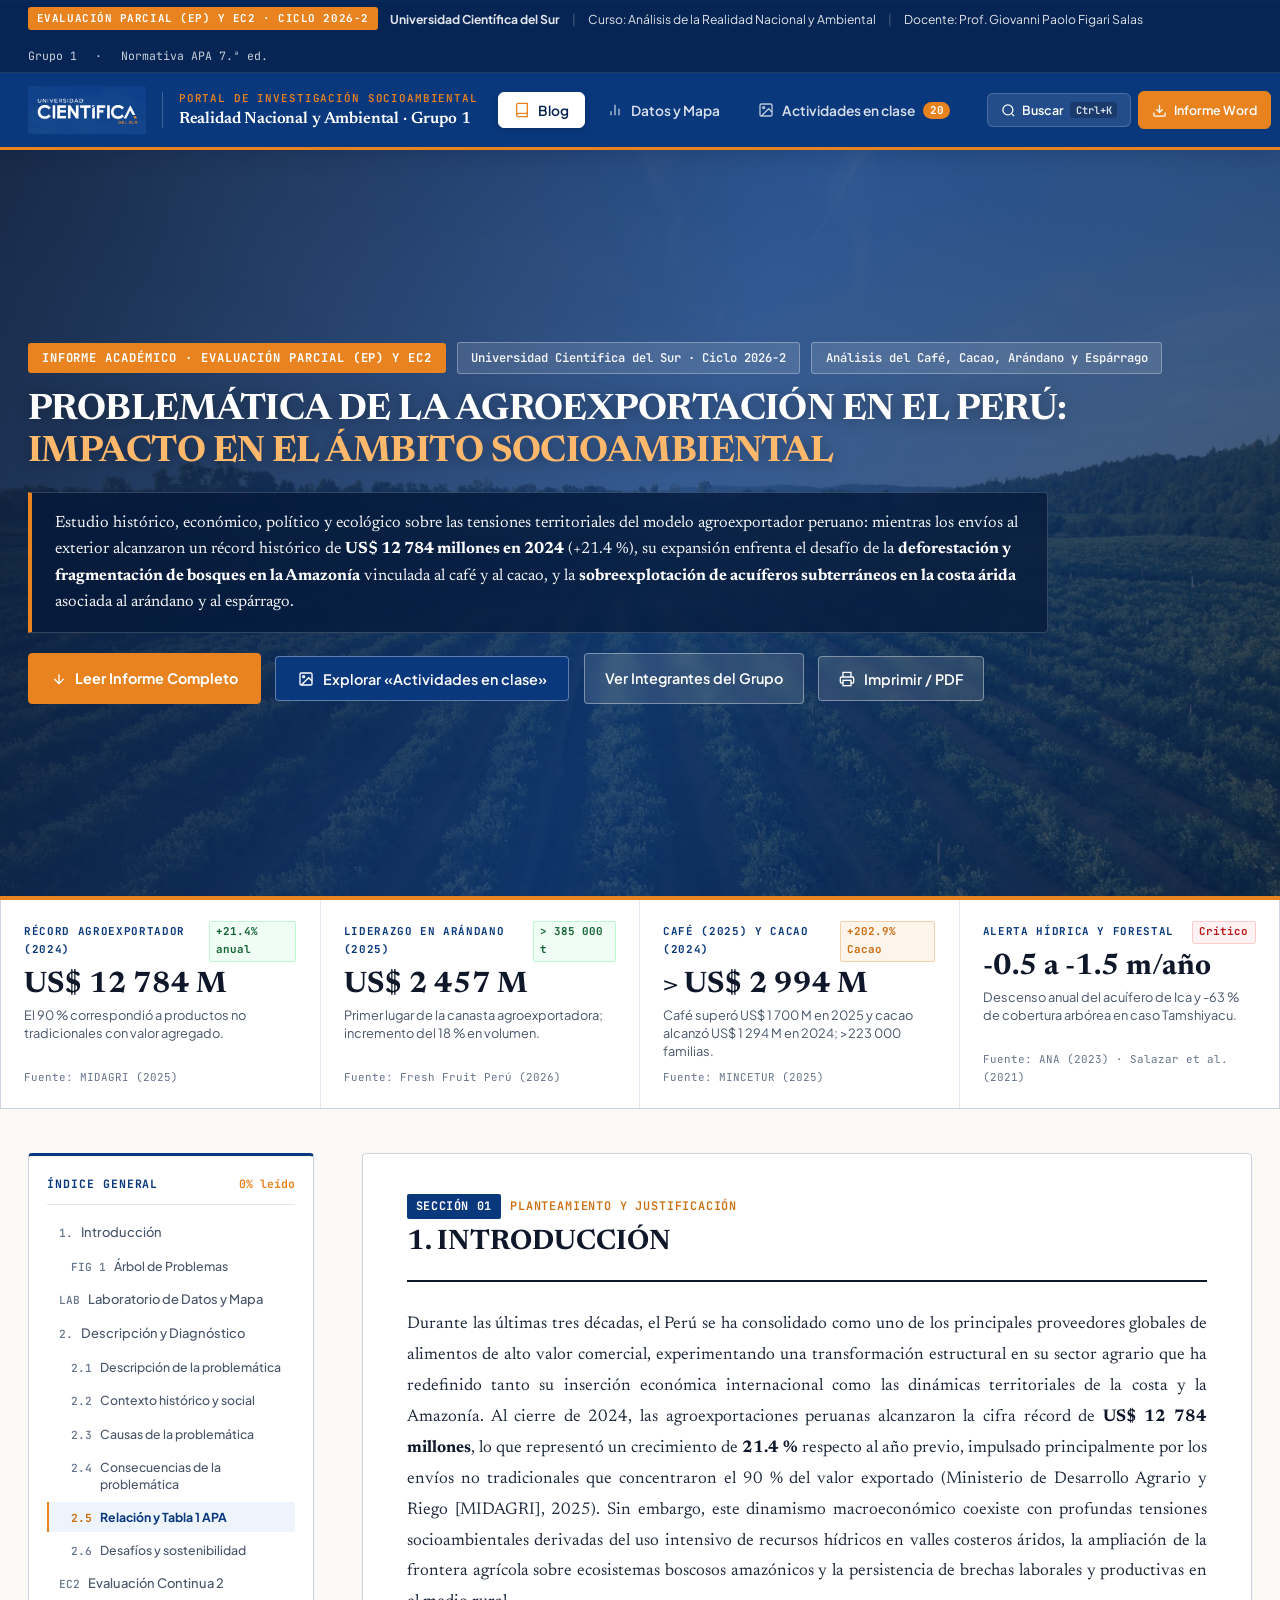
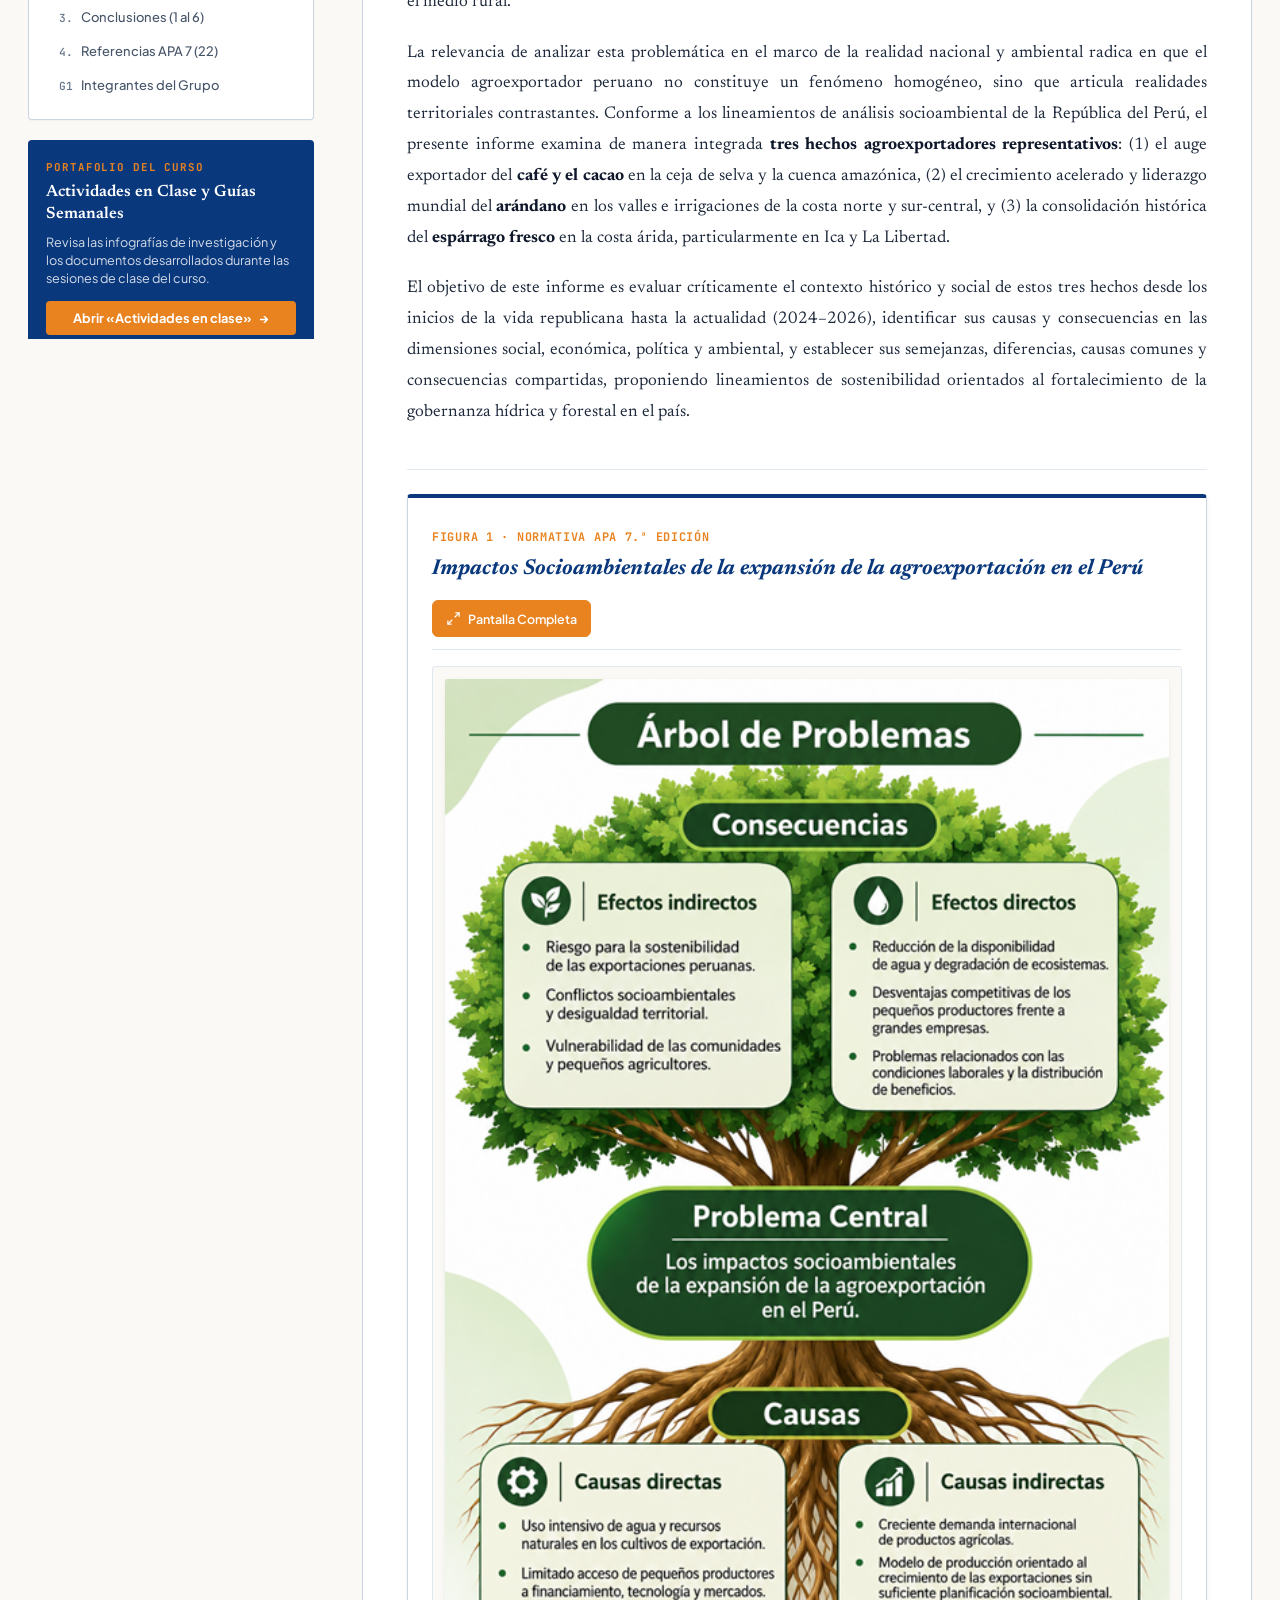
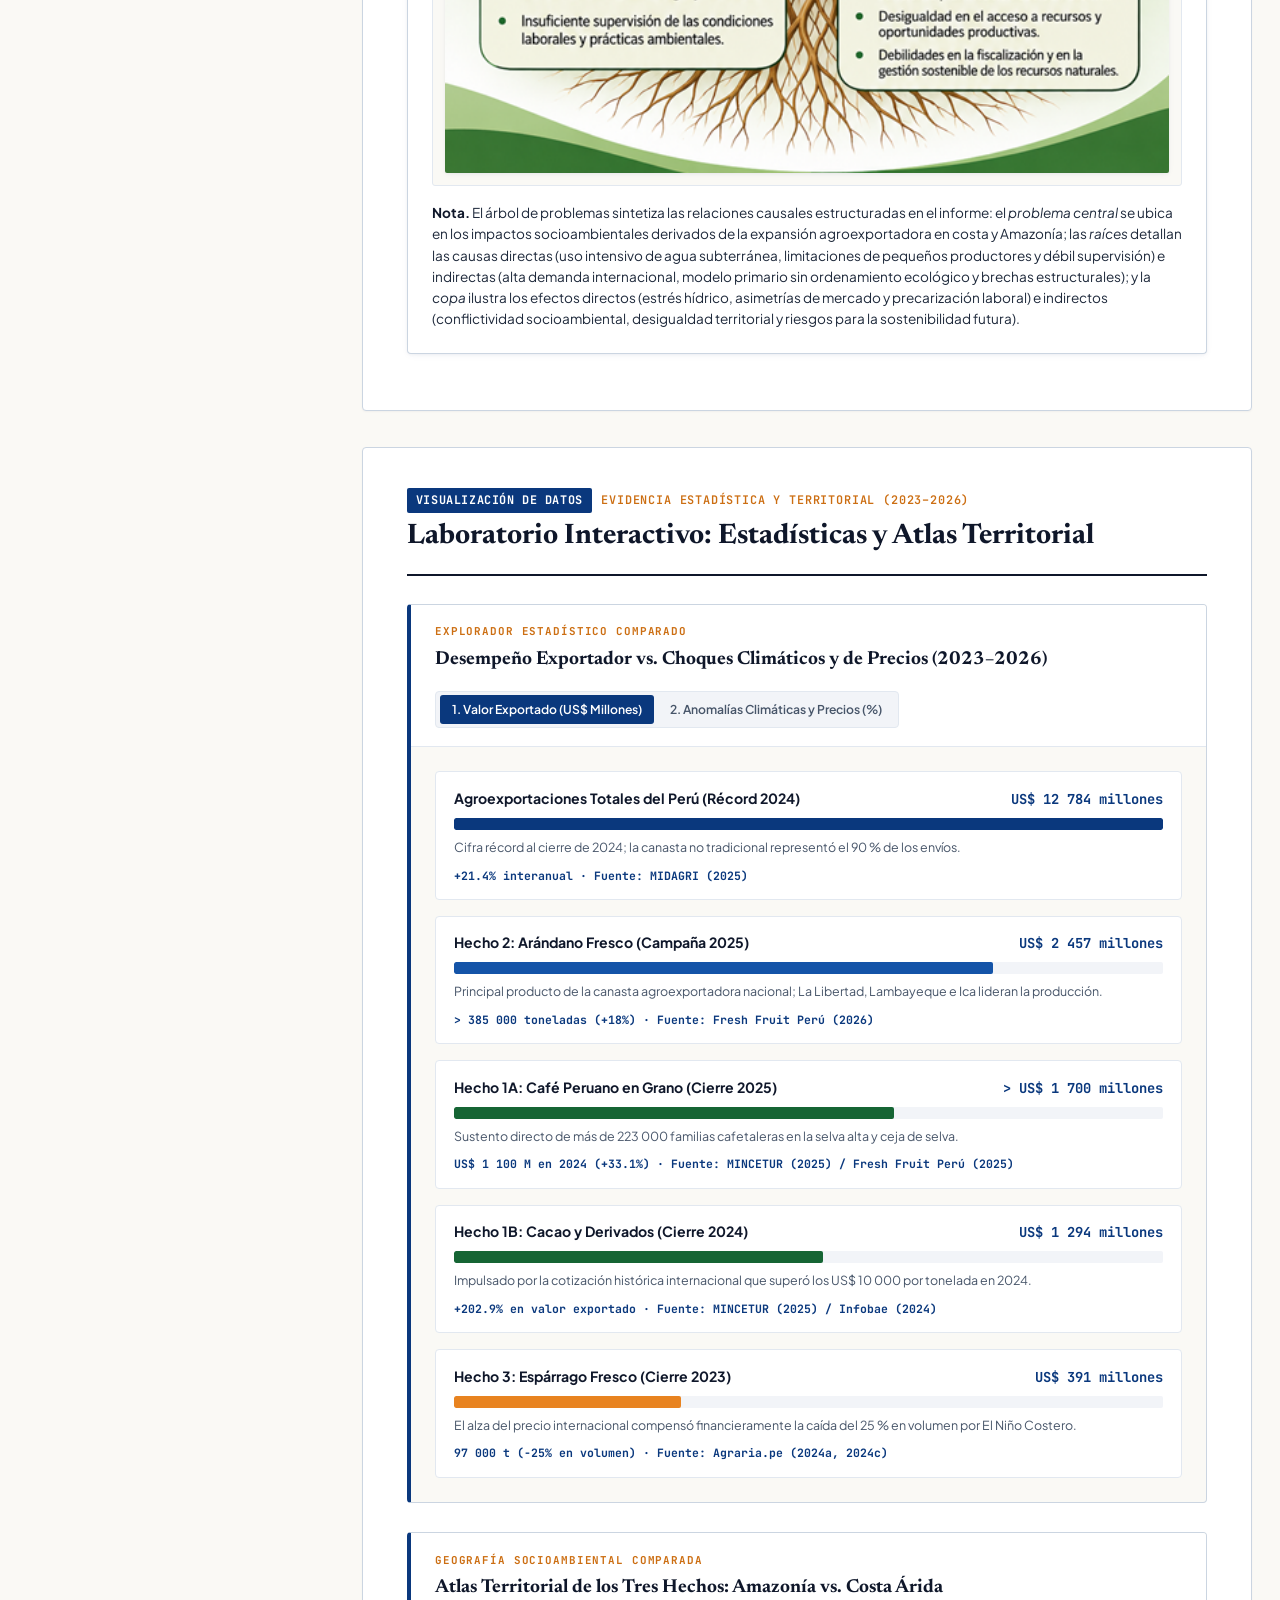
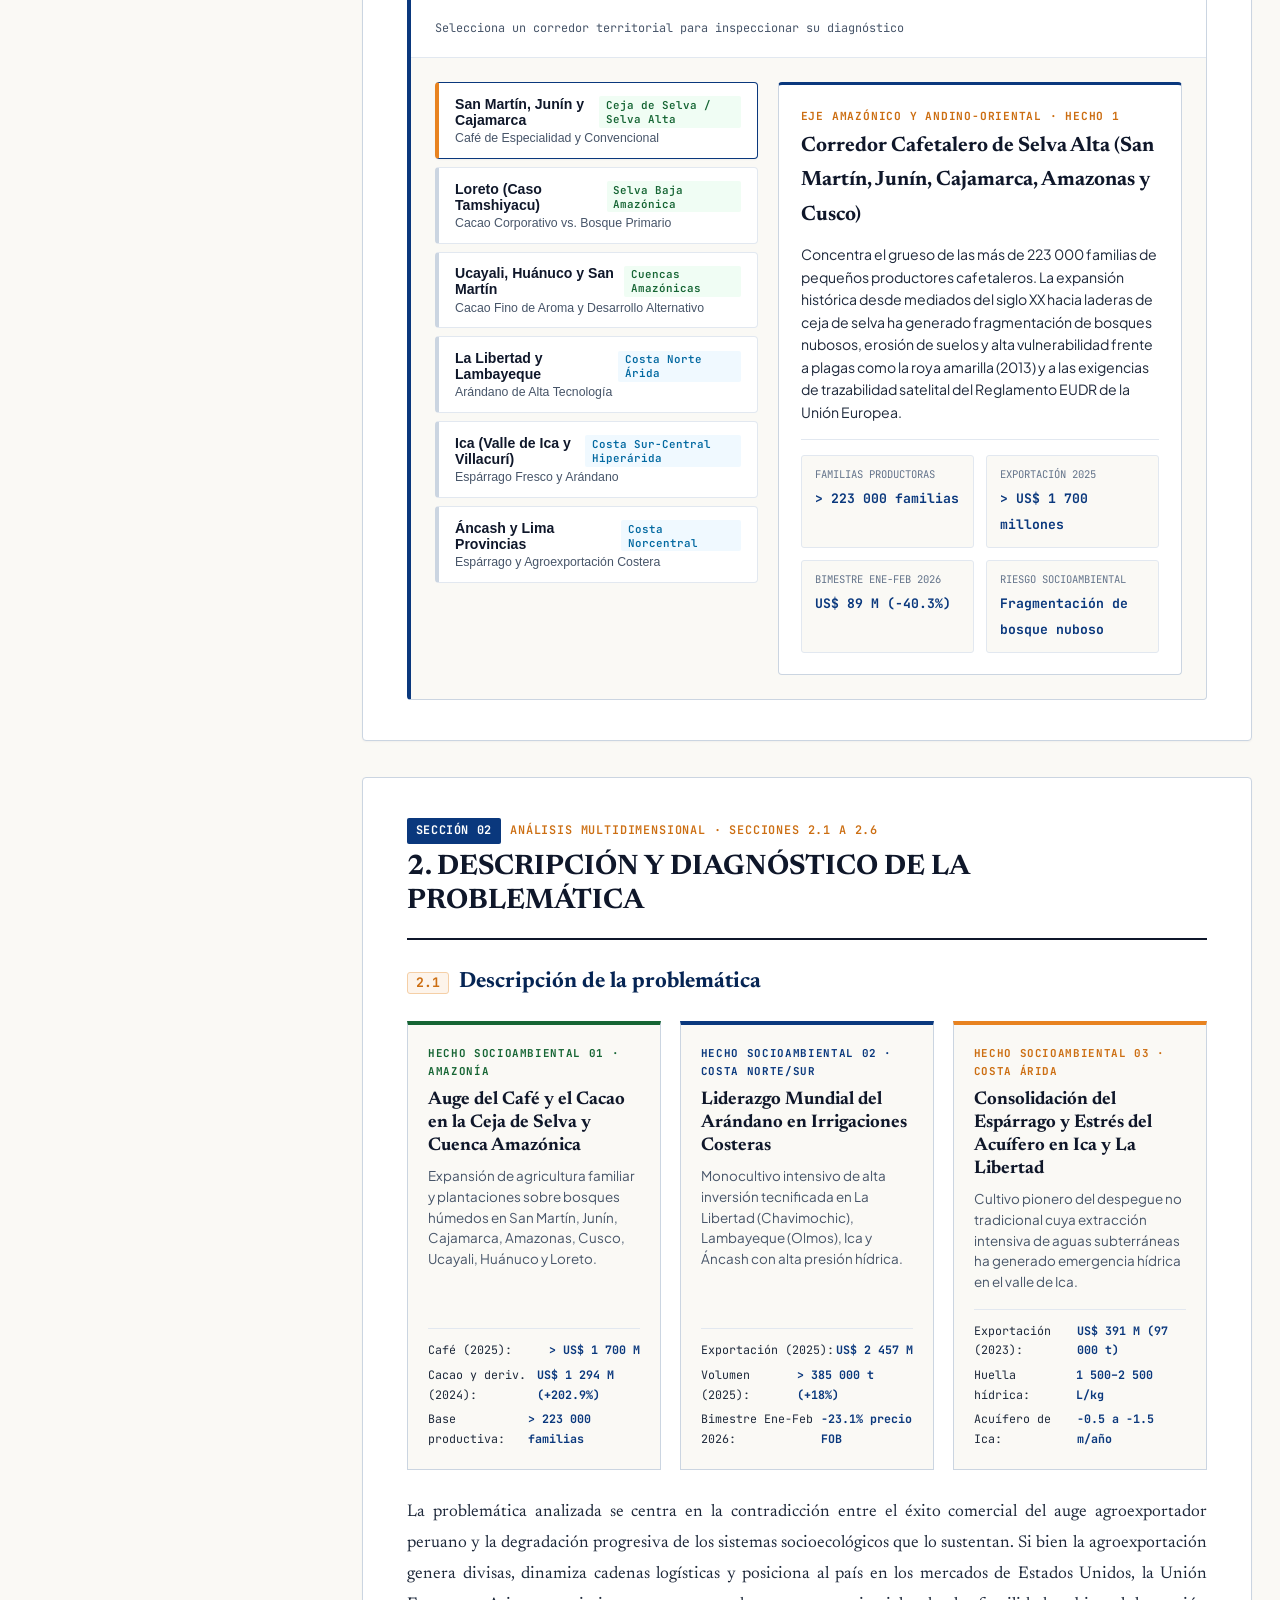
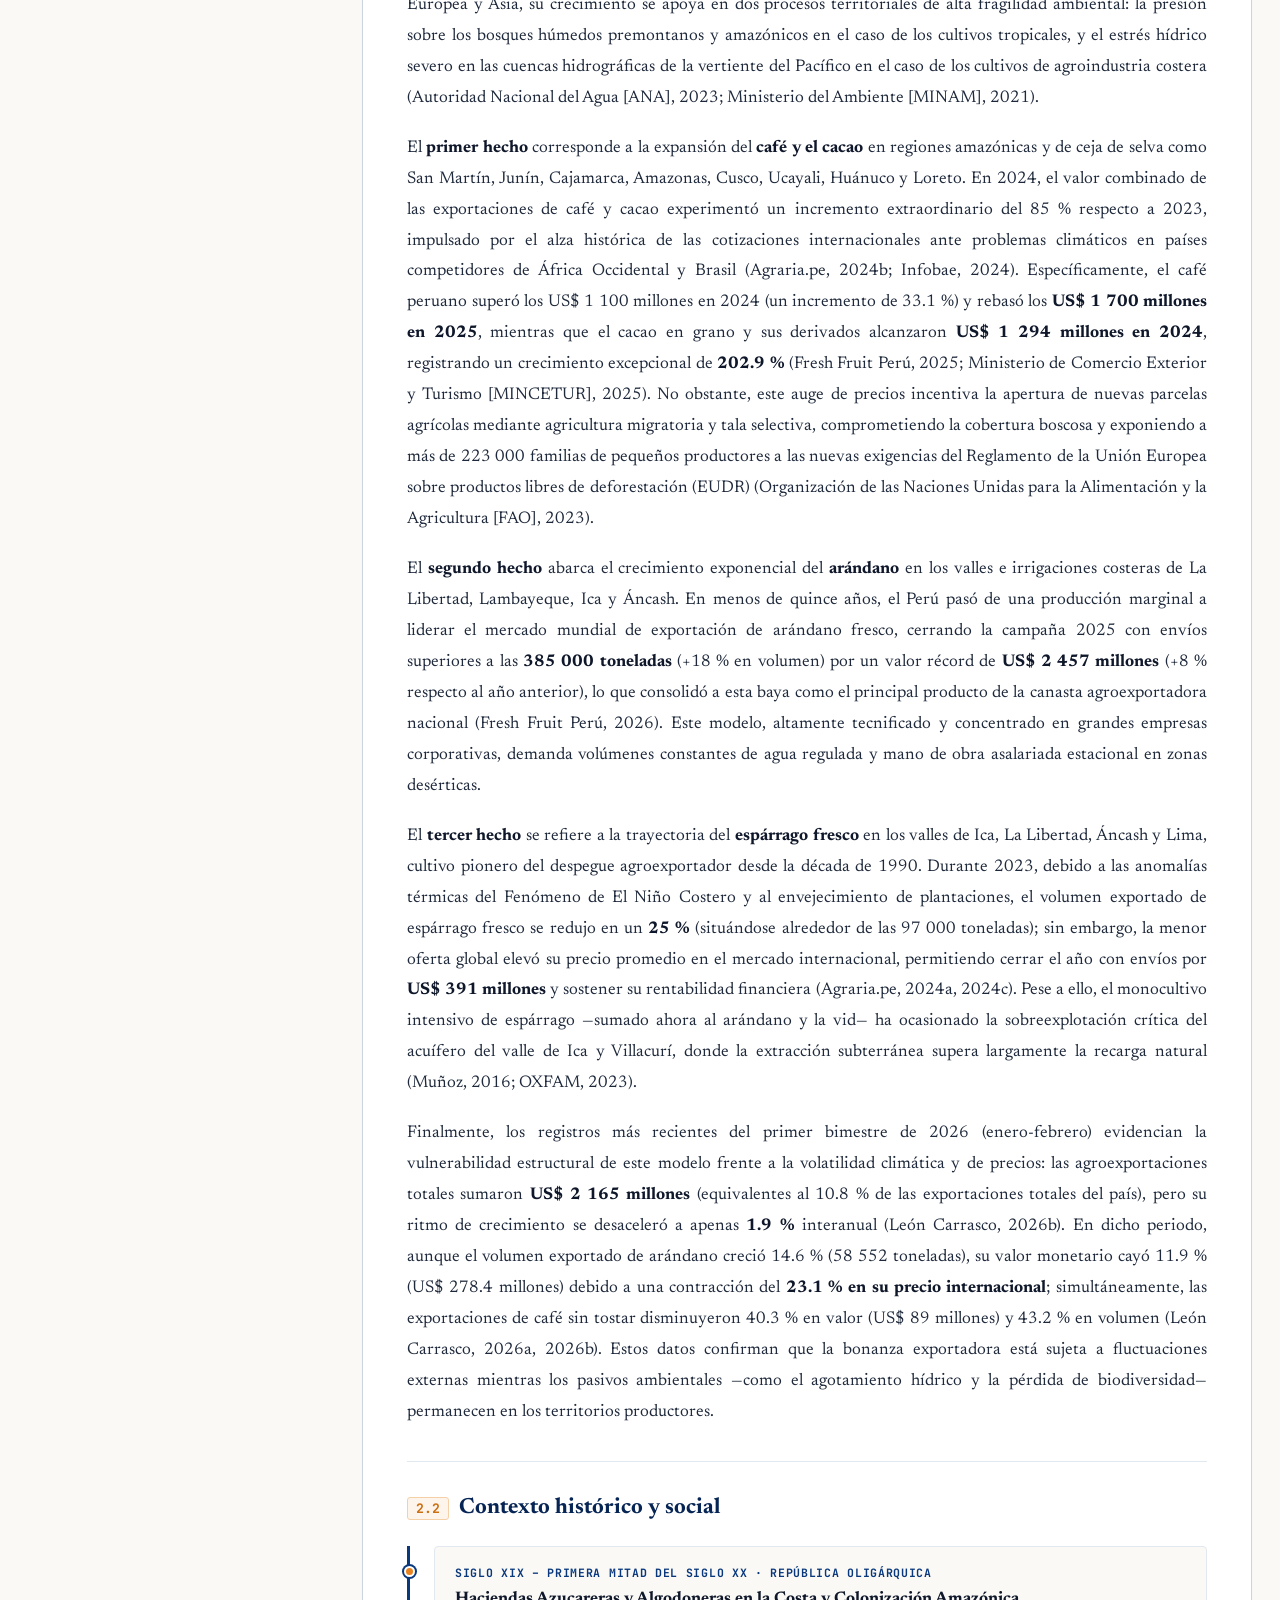
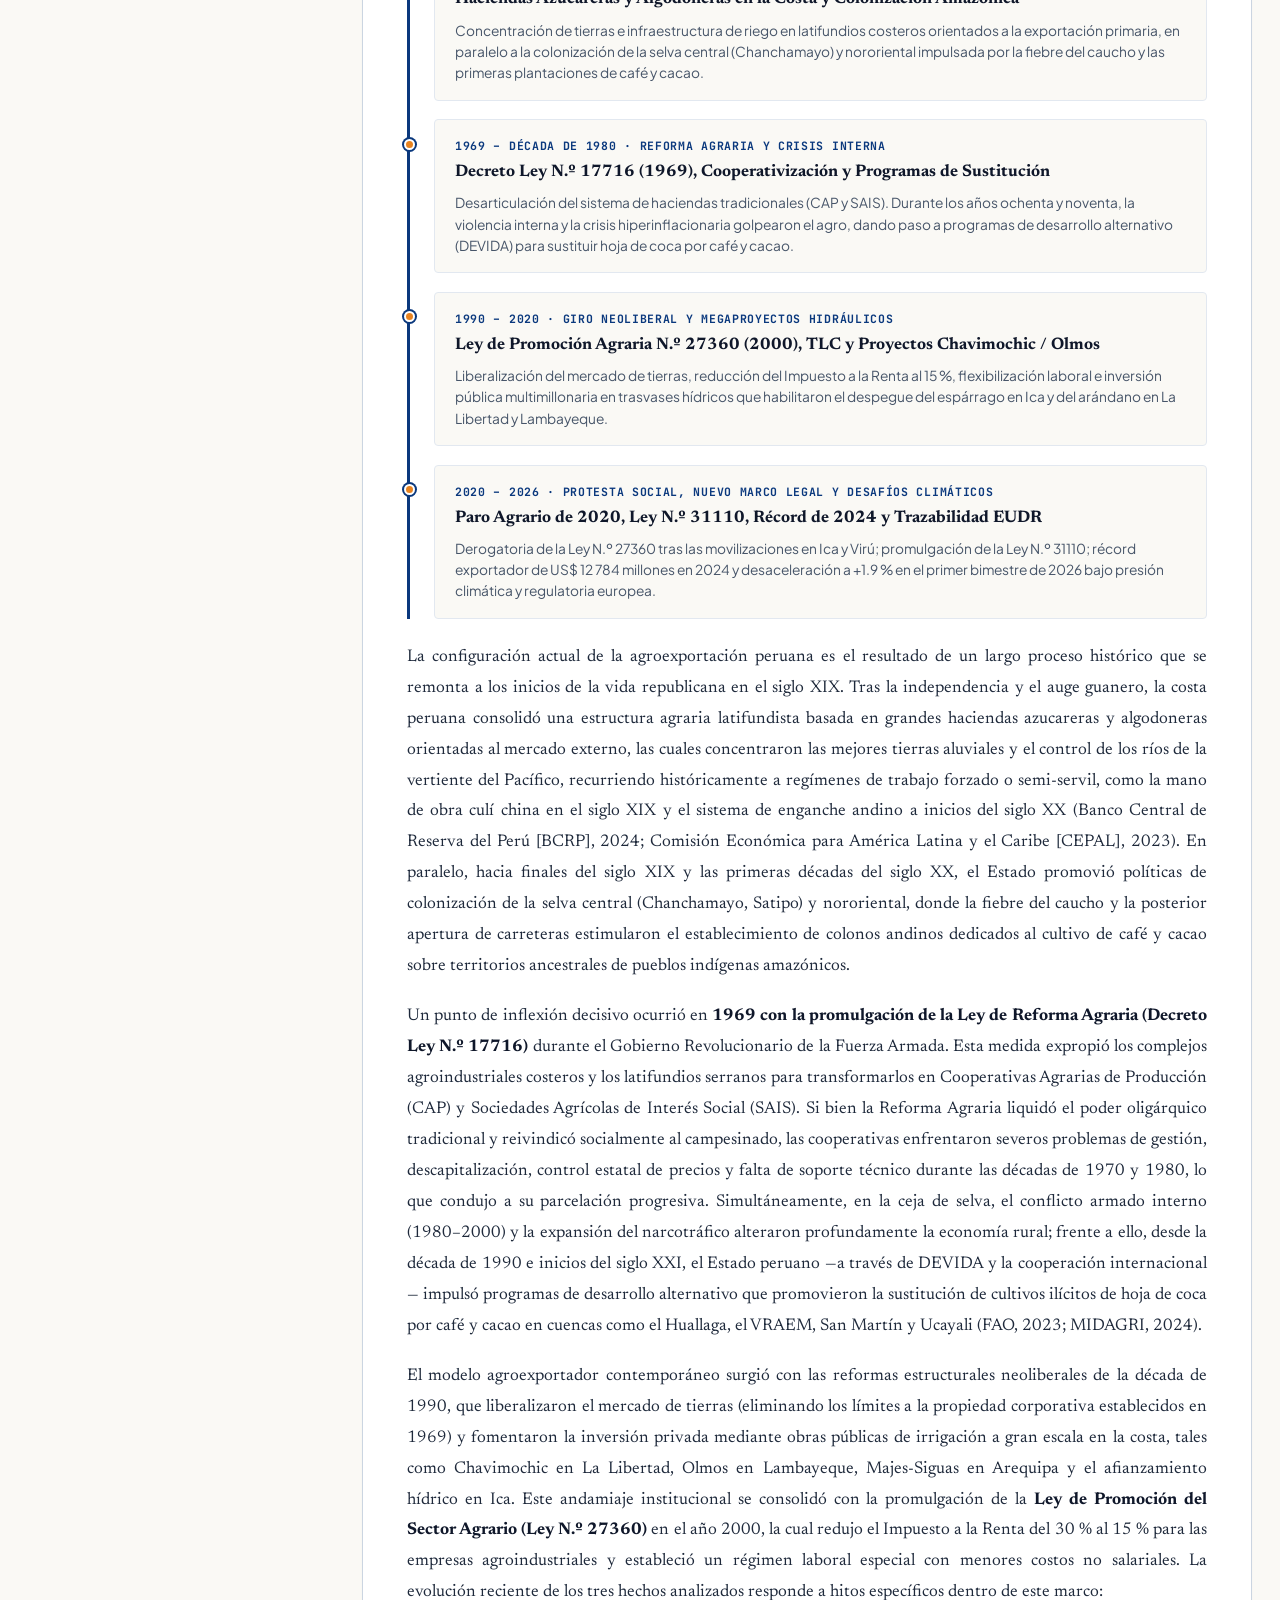
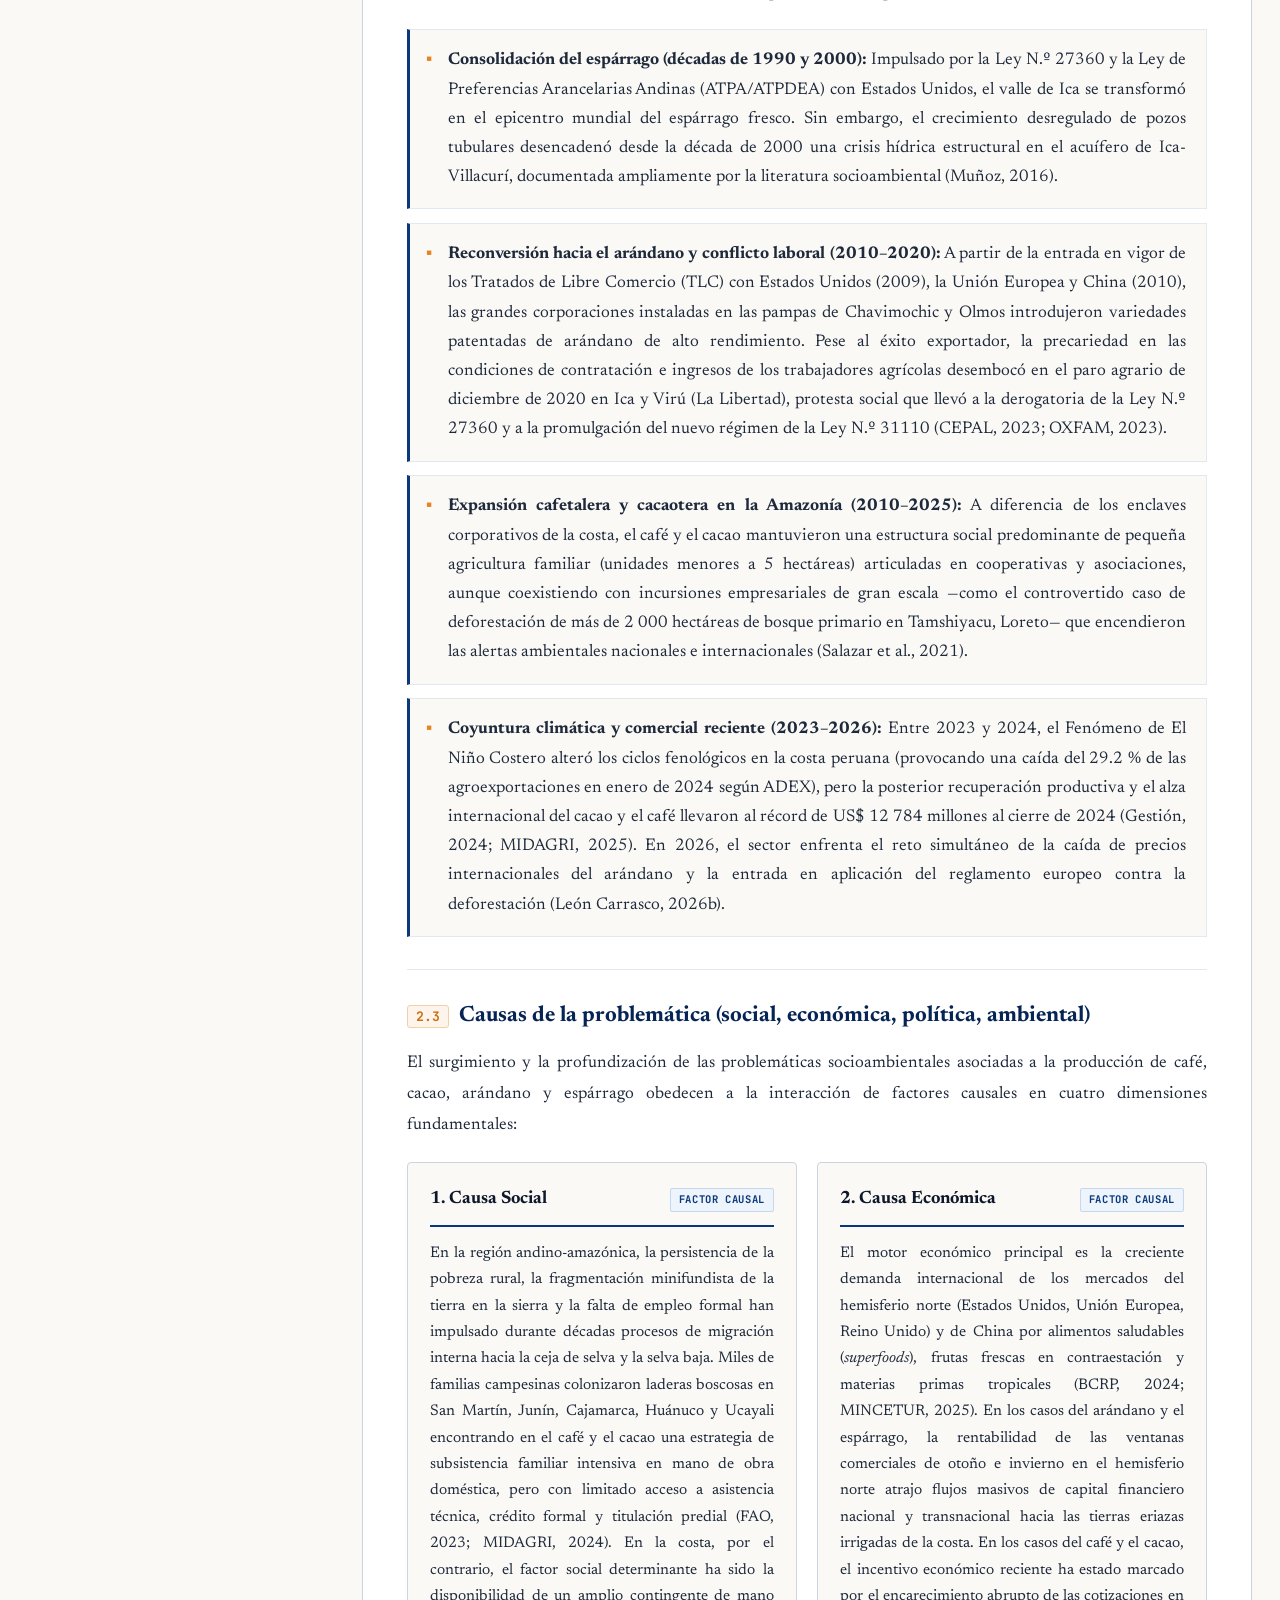
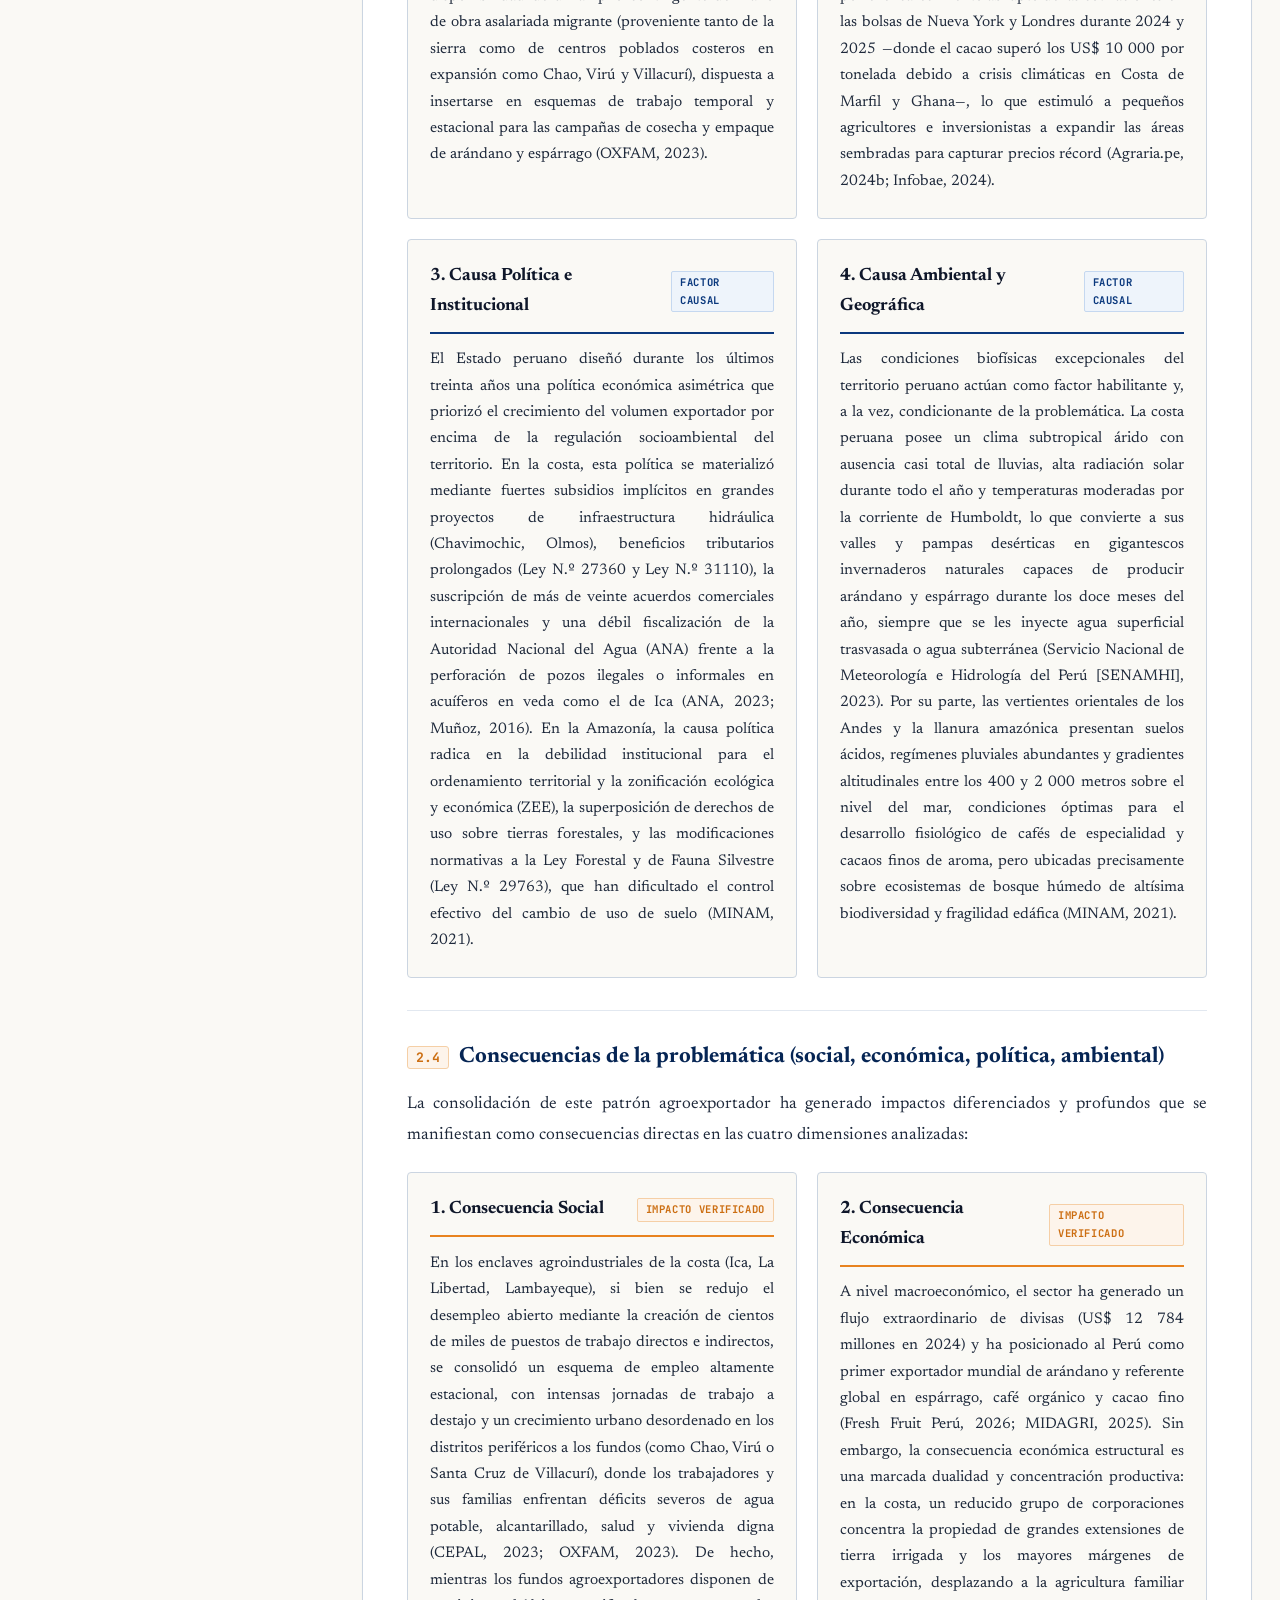
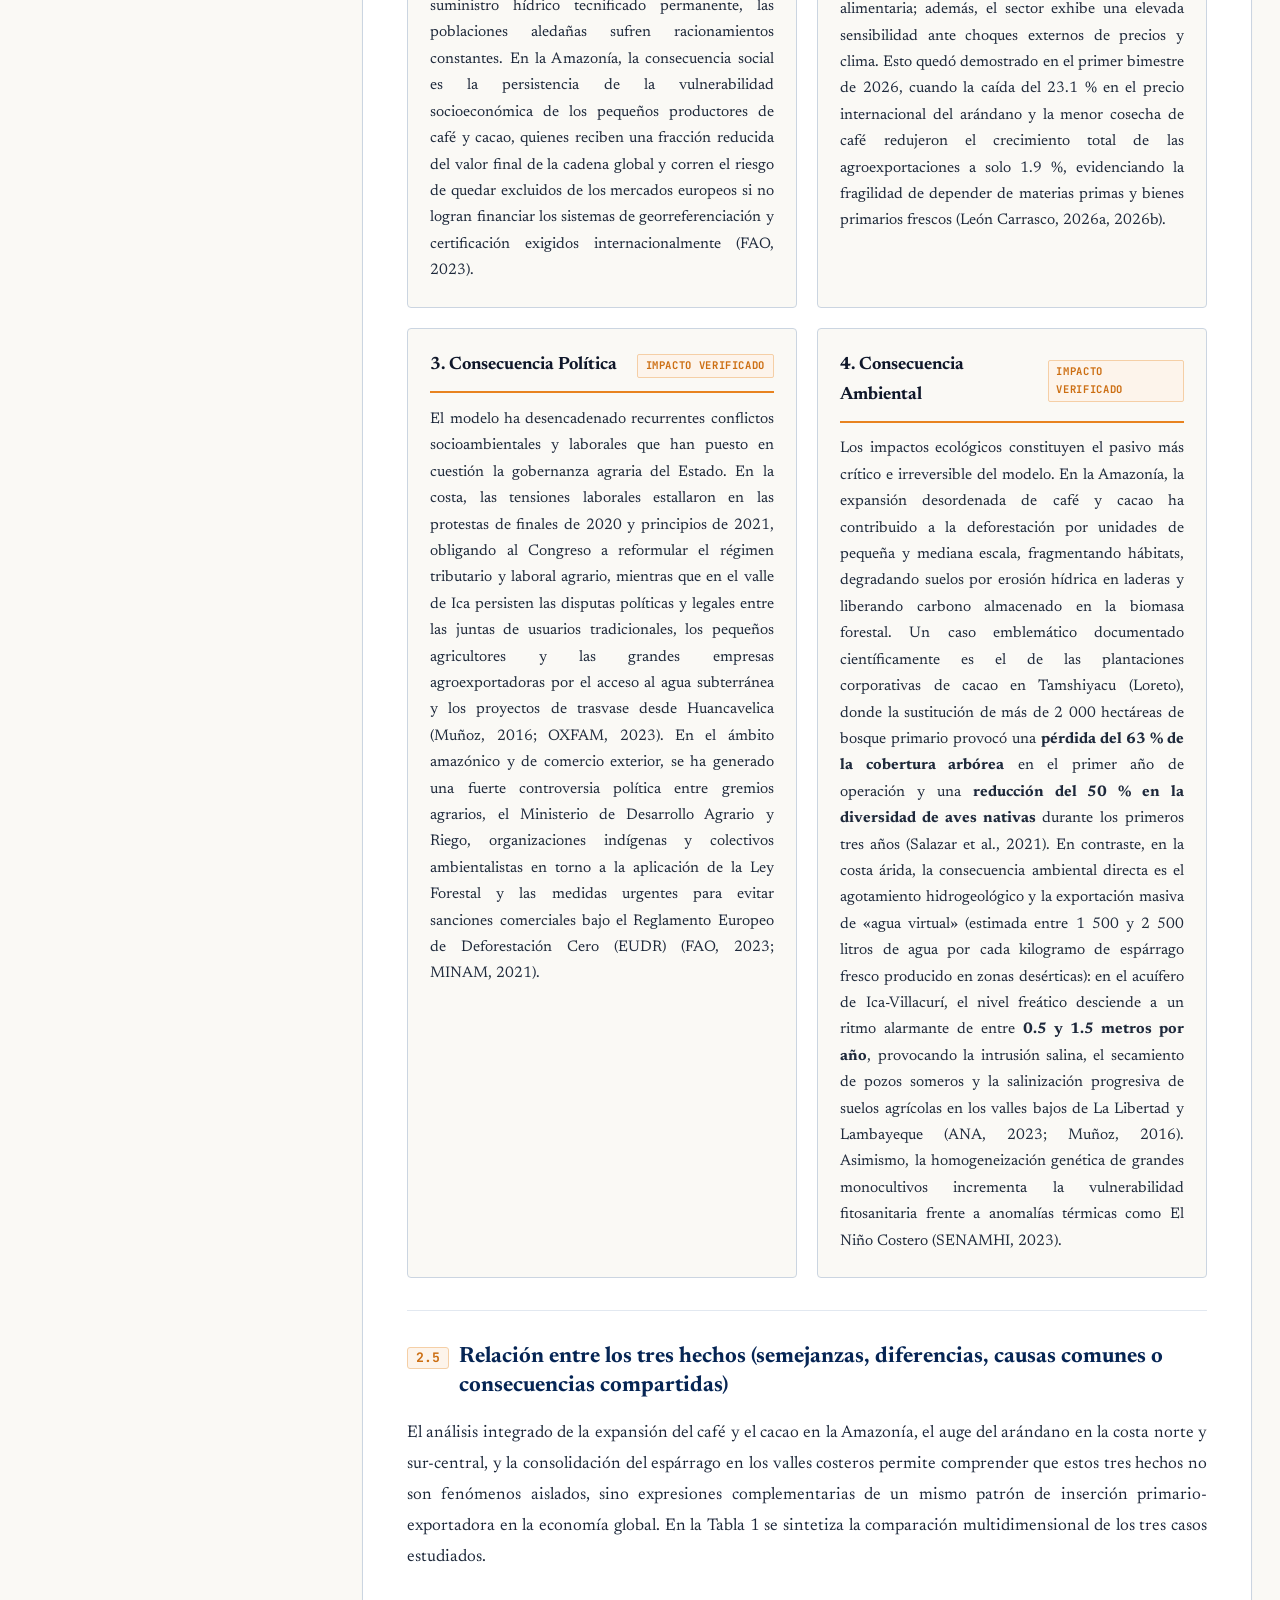
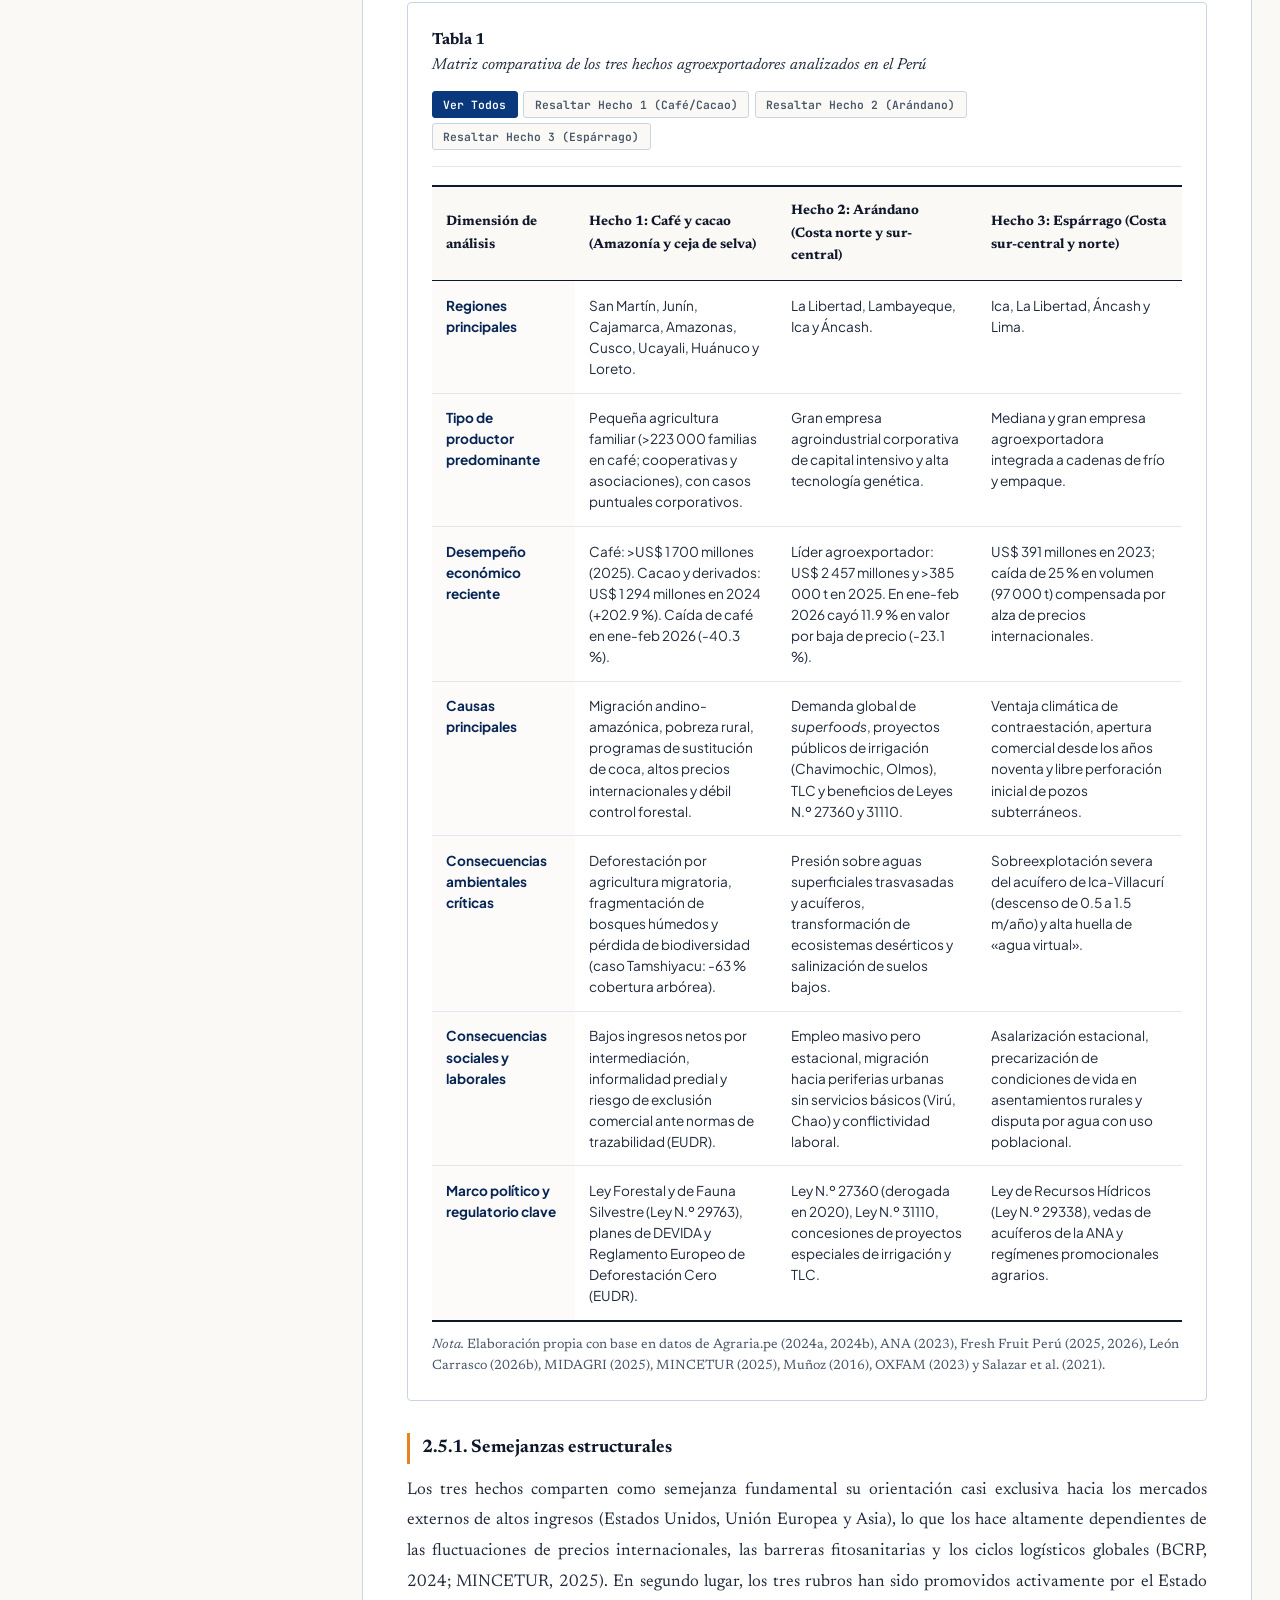
==== commit fa1c9382: "Actualizacion informe EC2, nuevas actividades semana 5 y 6, y bump cache v6" ====
--- a/index.html
+++ b/index.html
@@ -4,7 +4,7 @@
   <meta charset="UTF-8">
   <meta name="viewport" content="width=device-width, initial-scale=1.0">
   <title>PROBLEMÁTICA DE LA AGROEXPORTACIÓN EN EL PERÚ: IMPACTO EN EL ÁMBITO SOCIOAMBIENTAL | Universidad Científica del Sur</title>
-  <meta name="description" content="Problemática de la agroexportación en el Perú: impacto en el ámbito socioambiental — Evaluación Continua 1 (Evaluación Parcial), Análisis de la Realidad Nacional y Ambiental (Ciclo 2026-2), Universidad Científica del Sur.">
+  <meta name="description" content="Problemática de la agroexportación en el Perú: impacto en el ámbito socioambiental — Evaluación Parcial (EP) y Evaluación Continua 2 (EC2), Análisis de la Realidad Nacional y Ambiental (Ciclo 2026-2), Universidad Científica del Sur.">
   <link rel="canonical" href="https://blog-realidad-nacional-ucsur.netlify.app/">
   <meta property="og:url" content="https://blog-realidad-nacional-ucsur.netlify.app/">
   <link rel="icon" type="image/png" href="./logo-ucsur.png">
@@ -15,7 +15,7 @@
   <link href="https://fonts.googleapis.com/css2?family=JetBrains+Mono:wght@400;500;600;700&family=Newsreader:ital,opsz,wght@0,6..72,400;0,6..72,500;0,6..72,600;0,6..72,700;1,6..72,400;1,6..72,600&family=Plus+Jakarta+Sans:wght@400;500;600;700;800&display=swap" rel="stylesheet">
 
   <!-- Arquitectura CSS Modular UCSUR -->
-  <link rel="stylesheet" href="./styles.css?v=20261106_v4">
+  <link rel="stylesheet" href="./styles.css?v=20261120_v6">
 </head>
 <body data-default-view="blog">
 
@@ -23,7 +23,7 @@
   <div class="page-loader" id="page-loader" aria-label="Cargando portal académico">
     <div class="loader-content">
       <img src="./logo-ucsur.png" alt="Logo Universidad Científica del Sur" class="loader-logo">
-      <span class="loader-badge">Análisis de la Realidad Nacional y Ambiental · Evaluación Parcial</span>
+      <span class="loader-badge">Análisis de la Realidad Nacional y Ambiental · EP y EC2</span>
       <h2 class="loader-title">PROBLEMÁTICA DE LA AGROEXPORTACIÓN EN EL PERÚ: IMPACTO EN EL ÁMBITO SOCIOAMBIENTAL</h2>
       <div class="loader-bar-track">
         <div class="loader-bar-fill"></div>
@@ -41,7 +41,7 @@
   <div class="ucsur-topbar">
     <div class="ucsur-topbar-inner">
       <div class="ucsur-topbar-left">
-        <span class="ucsur-pill-badge">Evaluación Parcial · Ciclo 2026-2</span>
+        <span class="ucsur-pill-badge">Evaluación Parcial (EP) y EC2 · Ciclo 2026-2</span>
         <span><strong>Universidad Científica del Sur</strong></span>
         <span class="ucsur-topbar-divider">|</span>
         <span>Curso: Análisis de la Realidad Nacional y Ambiental</span>
@@ -96,7 +96,7 @@
             <polyline points="21 15 16 10 5 21"></polyline>
           </svg>
           <span>Actividades en clase</span>
-          <span class="nav-counter-pill">18</span>
+          <span class="nav-counter-pill">20</span>
         </button>
       </nav>
 
@@ -110,7 +110,7 @@
           <span>Buscar</span>
           <span class="kbd-hint">Ctrl+K</span>
         </button>
-        <a href="./PROBLEMÁTICA DE LA AGROEXPORTACIÓN EN EL PERÚ - IMPACTO EN EL ÁMBITO SOCIOAMBIENTAL.docx" download="PROBLEMÁTICA DE LA AGROEXPORTACIÓN EN EL PERÚ - IMPACTO EN EL ÁMBITO SOCIOAMBIENTAL.docx" class="utility-btn utility-btn-amber" title="Descargar informe oficial en Word (.docx)">
+        <a href="./EC2.docx" download="EC2.docx" class="utility-btn utility-btn-amber" title="Descargar informe EC2 en Word (.docx)">
           <svg viewBox="0 0 24 24" fill="none" stroke="currentColor" stroke-width="2">
             <path d="M21 15v4a2 2 0 0 1-2 2H5a2 2 0 0 1-2-2v-4"></path>
             <polyline points="7 10 12 15 17 10"></polyline>
@@ -132,7 +132,7 @@
       <div class="hero-cover-container">
 
         <div class="hero-top-badges">
-          <span class="hero-badge-amber">Informe Académico · Evaluación Parcial (EP)</span>
+          <span class="hero-badge-amber">Informe Académico · Evaluación Parcial (EP) y EC2</span>
           <span class="hero-badge-outline">Universidad Científica del Sur · Ciclo 2026-2</span>
           <span class="hero-badge-outline">Análisis del Café, Cacao, Arándano y Espárrago</span>
         </div>
@@ -254,6 +254,7 @@
             <li><a href="#sec-2-4" class="toc-link toc-sub"><span class="toc-num">2.4</span><span>Consecuencias de la problemática</span></a></li>
             <li><a href="#sec-2-5" class="toc-link toc-sub"><span class="toc-num">2.5</span><span>Relación y Tabla 1 APA</span></a></li>
             <li><a href="#sec-2-6" class="toc-link toc-sub"><span class="toc-num">2.6</span><span>Desafíos y sostenibilidad</span></a></li>
+            <li><a href="#sec-ec2-informe" class="toc-link"><span class="toc-num">EC2</span><span>Evaluación Continua 2</span></a></li>
             <li><a href="#sec-conclusiones" class="toc-link"><span class="toc-num">3.</span><span>Conclusiones (1 al 6)</span></a></li>
             <li><a href="#sec-referencias" class="toc-link"><span class="toc-num">4.</span><span>Referencias APA 7 (22)</span></a></li>
             <li><a href="#sec-integrantes" class="toc-link"><span class="toc-num">G1</span><span>Integrantes del Grupo</span></a></li>
@@ -313,7 +314,7 @@
                     <h3 style="font-family:var(--font-serif);font-size:1.35rem;color:var(--ucsur-navy);margin:0.25rem 0 0 0;font-style:italic;">Impactos Socioambientales de la expansión de la agroexportación en el Perú</h3>
                   </div>
                   <div style="display:flex;gap:0.5rem;flex-wrap:wrap;">
-                    <button type="button" class="utility-btn utility-btn-amber" data-open-lightbox-img="./assets/img/arbol-de-problemas-agroexportacion.png" data-img-title="Figura 1: Impactos Socioambientales de la expansión de la agroexportación en el Perú (Árbol de problemas)" data-img-kicker="Informe Académico EC1 · Grupo 1" title="Ampliar imagen en pantalla completa">
+                    <button type="button" class="utility-btn utility-btn-amber" data-open-lightbox-img="./assets/img/arbol-de-problemas-agroexportacion.png" data-img-title="Figura 1: Impactos Socioambientales de la expansión de la agroexportación en el Perú (Árbol de problemas)" data-img-kicker="Informe Académico EP · Grupo 1" title="Ampliar imagen en pantalla completa">
                       <svg width="15" height="15" viewBox="0 0 24 24" fill="none" stroke="currentColor" stroke-width="2">
                         <polyline points="15 3 21 3 21 9"></polyline>
                         <polyline points="9 21 3 21 3 15"></polyline>
@@ -333,7 +334,7 @@
                   </div>
                 </div>
 
-                <div style="background:var(--bg-paper);border:1px solid var(--line-subtle);padding:0.75rem;text-align:center;border-radius:3px;cursor:pointer;" data-open-lightbox-img="./assets/img/arbol-de-problemas-agroexportacion.png" data-img-title="Figura 1: Impactos Socioambientales de la expansión de la agroexportación en el Perú (Árbol de problemas)" data-img-kicker="Informe Académico EC1 · Grupo 1" title="Haz clic para ampliar en pantalla completa">
+                <div style="background:var(--bg-paper);border:1px solid var(--line-subtle);padding:0.75rem;text-align:center;border-radius:3px;cursor:pointer;" data-open-lightbox-img="./assets/img/arbol-de-problemas-agroexportacion.png" data-img-title="Figura 1: Impactos Socioambientales de la expansión de la agroexportación en el Perú (Árbol de problemas)" data-img-kicker="Informe Académico EP · Grupo 1" title="Haz clic para ampliar en pantalla completa">
                   <img src="./assets/img/arbol-de-problemas-agroexportacion.png" alt="Árbol de problemas: Impactos Socioambientales de la expansión de la agroexportación en el Perú" style="width:100%;max-width:100%;height:auto;display:block;margin:0 auto;box-shadow:var(--shadow-sm);border-radius:2px;" loading="lazy">
                 </div>
 
@@ -805,6 +806,136 @@
         </section>
 
         <!-- ==================================================================
+             SECCIÓN EC2: EVALUACIÓN CONTINUA 2 — INFORME COMPLETO
+             ================================================================== -->
+        <section class="manuscript-section" id="sec-ec2-informe">
+          <div class="section-header-block">
+            <div>
+              <div class="section-kicker-row">
+                <span class="section-index-badge">EC2</span>
+                <span class="section-category-label">Evaluación Continua 2 — Informe Académico</span>
+              </div>
+              <h2 class="section-heading">EVALUACIÓN CONTINUA 2 (EC2): REVISIÓN DE ANTECEDENTES, CAUSAS, ENFOQUE TEÓRICO Y CONCLUSIONES</h2>
+            </div>
+            <a href="./EC2.docx" download="EC2.docx" class="section-download-btn" title="Descargar EC2 en Word">⬇ EC2.docx</a>
+          </div>
+
+          <article class="manuscript-article">
+            <div class="article-body prose">
+
+              <h3>1. Introducción a la Problemática</h3>
+              <p>La expansión de la agroexportación en el Perú ha contribuido al crecimiento económico, al incremento de las exportaciones y a la generación de empleo. Sin embargo, su desarrollo también ha generado desafíos socioambientales relacionados con el uso intensivo del agua, la presión sobre los recursos naturales, las desigualdades entre grandes empresas y pequeños productores, y las condiciones laborales en el sector agrario.</p>
+              <p>Según la Organización para la Cooperación y el Desarrollo Económicos (OCDE, 2026), la agricultura peruana enfrenta importantes desafíos relacionados con la gestión de los recursos hídricos, la sostenibilidad ambiental y las dificultades de los pequeños productores para acceder al financiamiento, la tecnología y los mercados internacionales.</p>
+              <p>Ante esta situación, el presente trabajo tiene como objetivo analizar los impactos socioambientales de la expansión de la agroexportación en el Perú, revisar tres propuestas de solución implementadas anteriormente, identificar sus resultados y principales obstáculos, y reconocer las causas políticas, económicas y sociales que han limitado su efectividad.</p>
+
+              <h3>2. Revisión de Antecedentes y Propuestas Previas de Solución</h3>
+
+              <h4>2.1. Primera propuesta: Programa AGROIDEAS</h4>
+              <p><strong>Institución responsable:</strong> Ministerio de Desarrollo Agrario y Riego (MIDAGRI). <strong>Inicio:</strong> 2010. <strong>Ámbito:</strong> Nacional.</p>
+              <p>El programa AGROIDEAS fue creado para mejorar la competitividad de los pequeños y medianos productores agrarios mediante el financiamiento de planes de negocio, la incorporación de tecnología, la asociatividad y el fortalecimiento de la gestión empresarial.</p>
+              <p>Según el MIDAGRI (2025), desde el año 2010, AGROIDEAS ejecutó más de 2 600 planes de negocio, con una inversión superior a S/ 1 240 millones, beneficiando a aproximadamente 97 400 familias agricultoras.</p>
+              <p><strong>Lecciones aprendidas:</strong> Entregar financiamiento y tecnología no garantiza por sí solo una mejora significativa de los ingresos. También se necesita facilitar el acceso a mercados, fortalecer la organización de los productores y brindar acompañamiento técnico continuo.</p>
+
+              <h4>2.2. Segunda propuesta: Ley N.º 31110 – Régimen laboral agrario</h4>
+              <p><strong>Institución responsable:</strong> Congreso de la República y MTPE. <strong>Aprobación:</strong> 31 de diciembre de 2020.</p>
+              <p>La Ley N.º 31110 se aprobó para fortalecer el sector agrario y garantizar los derechos laborales de sus trabajadores. Según la SUNAFIL (2024), durante ese año se realizaron 184 asistencias técnicas en 13 regiones, beneficiando a 36 248 trabajadores.</p>
+              <p><strong>Lecciones aprendidas:</strong> La aprobación de una ley representa un avance, pero su cumplimiento requiere una fiscalización constante, recursos suficientes y compromiso de las empresas.</p>
+
+              <h4>2.3. Tercera propuesta: Programa de tecnificación del riego (PSI)</h4>
+              <p><strong>Institución responsable:</strong> MIDAGRI, mediante el Programa Subsectorial de Irrigaciones (PSI). <strong>Inicio:</strong> 1998.</p>
+              <p>El PSI promovió la modernización de los sistemas de riego mediante la instalación de tecnologías como el riego por goteo y aspersión. Entre 1999 y 2017 se ejecutaron 680 proyectos beneficiando a 10 497 agricultores.</p>
+              <p><strong>Lecciones aprendidas:</strong> No basta con instalar equipos; también se necesita capacitación, mantenimiento y organización de los usuarios del agua.</p>
+
+              <h4>2.4. Comparación de las tres propuestas</h4>
+              <div class="apa-table-scroll">
+                <table class="apa-table" style="min-width:600px;">
+                  <thead>
+                    <tr><th>Propuesta</th><th>Aspecto que aborda</th><th>Principal aprendizaje</th></tr>
+                  </thead>
+                  <tbody>
+                    <tr><td><strong>AGROIDEAS</strong></td><td>Desigualdad entre productores</td><td>El financiamiento necesita acompañamiento y acceso a mercados.</td></tr>
+                    <tr><td><strong>Ley N.º 31110</strong></td><td>Condiciones laborales</td><td>Las leyes necesitan fiscalización y cumplimiento efectivo.</td></tr>
+                    <tr><td><strong>Tecnificación del riego</strong></td><td>Uso del agua</td><td>La tecnología requiere capacitación y mantenimiento.</td></tr>
+                  </tbody>
+                </table>
+              </div>
+
+              <h3>3. Identificación de las Causas y Aprendizajes Clave</h3>
+
+              <h4>3.1. Causas políticas</h4>
+              <p>Las principales dificultades políticas están relacionadas con la limitada coordinación institucional, la insuficiente fiscalización y la falta de continuidad en las políticas públicas. La OCDE (2026) señala que la coordinación fragmentada entre las instituciones públicas dificulta la aplicación efectiva de las políticas agrícolas.</p>
+
+              <h4>3.2. Causas económicas</h4>
+              <p>Falta de financiamiento, brechas tecnológicas y desigualdad económica entre grandes empresas agroexportadoras y pequeños productores. Según el MEF (2025b), el 87,4 % de la superficie agrícola no contaba con riego tecnificado.</p>
+
+              <h4>3.3. Causas sociales</h4>
+              <p>Informalidad laboral, desigualdad social y conflictos por el agua. La OCDE (2026) señala que la concentración de actividades agrícolas en la costa peruana genera elevados niveles de estrés hídrico.</p>
+
+              <h4>3.4. Principales obstáculos identificados</h4>
+              <div class="apa-table-scroll">
+                <table class="apa-table" style="min-width:500px;">
+                  <thead>
+                    <tr><th>Propuesta</th><th>Principal obstáculo</th></tr>
+                  </thead>
+                  <tbody>
+                    <tr><td><strong>AGROIDEAS</strong></td><td>Limitado acceso de pequeños productores a financiamiento, tecnología y mercados.</td></tr>
+                    <tr><td><strong>Ley N.º 31110</strong></td><td>Dificultades para garantizar el cumplimiento de los derechos laborales.</td></tr>
+                    <tr><td><strong>Tecnificación del riego</strong></td><td>Falta de infraestructura, capacitación y mantenimiento.</td></tr>
+                  </tbody>
+                </table>
+              </div>
+
+              <h3>4. Enfoque Teórico</h3>
+
+              <h4>4.1. Teoría del desarrollo sostenible</h4>
+              <p>Según la FAO (2021), una agricultura sostenible debe garantizar la rentabilidad económica, la protección del medioambiente y la equidad social. La agroexportación peruana no debe enfocarse únicamente en incrementar las exportaciones, sino también en proteger los recursos naturales y promover oportunidades para los pequeños agricultores.</p>
+
+              <h4>4.2. Teoría de los bienes comunes – Elinor Ostrom (1990)</h4>
+              <p>Los recursos naturales compartidos, como el agua, pueden administrarse de manera sostenible cuando las comunidades participan en su gestión, establecen reglas de uso y supervisan su cumplimiento. Esta teoría es especialmente relevante para las zonas agroexportadoras de la costa.</p>
+
+              <h4>4.3. Enfoque de la agroecología – Tittonell (2023)</h4>
+              <p>La agroecología integra principios ecológicos y sociales para desarrollar sistemas agrícolas sostenibles. Plantea la necesidad de impulsar prácticas agrícolas responsables, reducir los impactos negativos sobre los recursos naturales y fortalecer la participación de los pequeños productores.</p>
+
+              <h4>4.4. Relación de los enfoques teóricos con la problemática</h4>
+              <div class="apa-table-scroll">
+                <table class="apa-table" style="min-width:500px;">
+                  <thead>
+                    <tr><th>Enfoque teórico</th><th>¿Qué nos permite analizar?</th></tr>
+                  </thead>
+                  <tbody>
+                    <tr><td><strong>Desarrollo sostenible</strong></td><td>El equilibrio entre crecimiento económico, bienestar social y protección ambiental.</td></tr>
+                    <tr><td><strong>Bienes comunes – Ostrom</strong></td><td>La distribución y gestión responsable del agua.</td></tr>
+                    <tr><td><strong>Agroecología</strong></td><td>La producción agrícola sostenible y la protección de los ecosistemas.</td></tr>
+                  </tbody>
+                </table>
+              </div>
+
+              <h3>5. Conclusiones (EC2)</h3>
+              <p>La expansión de la agroexportación en el Perú ha contribuido al crecimiento económico y a la generación de empleo; sin embargo, también ha generado impactos socioambientales relacionados con el uso intensivo del agua, las desigualdades entre productores y las condiciones laborales.</p>
+              <p>La revisión de las tres propuestas de solución permitió identificar avances y limitaciones. AGROIDEAS ha contribuido al fortalecimiento de los pequeños productores, la Ley N.º 31110 ha establecido medidas de protección laboral y los programas de tecnificación del riego buscan mejorar el aprovechamiento del agua.</p>
+              <p>Entre las principales causas que limitan la efectividad se encuentran la insuficiente fiscalización, las brechas económicas y tecnológicas, la informalidad laboral y los conflictos relacionados con el acceso al agua.</p>
+              <p>Finalmente, las experiencias analizadas nos permiten comprender que el crecimiento de la agroexportación debe ir acompañado de políticas públicas efectivas, inversión en tecnología, protección de los recursos naturales y respeto de los derechos laborales. Estos aprendizajes servirán como base para diseñar futuras propuestas que contribuyan a una agroexportación más sostenible, inclusiva y responsable en el Perú.</p>
+
+              <h3>6. Referencias (EC2)</h3>
+              <div style="font-size:0.88rem;">
+                <p style="padding-left:1.5rem;text-indent:-1.5rem;">Congreso de la República del Perú. (2020). Ley N.º 31110, Ley del régimen laboral agrario.</p>
+                <p style="padding-left:1.5rem;text-indent:-1.5rem;">Damonte, G., & Boelens, R. (2019). Hydrosocial territories, agro-export and water scarcity. <em>Water International</em>, 44(2), 206–223.</p>
+                <p style="padding-left:1.5rem;text-indent:-1.5rem;">MIDAGRI. (2025). MIDAGRI ejecutó más de S/1240 millones en planes de negocio.</p>
+                <p style="padding-left:1.5rem;text-indent:-1.5rem;">MEF. (2025a). Evaluación de impacto de AGROIDEAS.</p>
+                <p style="padding-left:1.5rem;text-indent:-1.5rem;">MEF. (2025b). Informe de cierre de brechas de infraestructura.</p>
+                <p style="padding-left:1.5rem;text-indent:-1.5rem;">FAO. (2021). Sustainable food and agriculture.</p>
+                <p style="padding-left:1.5rem;text-indent:-1.5rem;">OCDE. (2026). Políticas para el futuro del sector de la agricultura y la alimentación en Perú.</p>
+                <p style="padding-left:1.5rem;text-indent:-1.5rem;">Ostrom, E. (1990). <em>Governing the commons</em>. Cambridge University Press.</p>
+                <p style="padding-left:1.5rem;text-indent:-1.5rem;">PSI. (2024). Análisis social con enfoque de género (ASG). MIDAGRI.</p>
+                <p style="padding-left:1.5rem;text-indent:-1.5rem;">SUNAFIL. (2024). Sector agrario: Más de 36 000 trabajadores beneficiados.</p>
+                <p style="padding-left:1.5rem;text-indent:-1.5rem;">Tittonell, P. (2023). <em>A systems approach to agroecology</em>. Springer.</p>
+                <p style="padding-left:1.5rem;text-indent:-1.5rem;">WCED. (1987). <em>Our common future</em>. Oxford University Press.</p>
+              </div>
+            </div>
+          </article>
+        </section>
+
+        <!-- ==================================================================
              SECCIÓN 3: CONCLUSIONES (1 AL 6)
              ================================================================== -->
         <section class="manuscript-section" id="sec-conclusiones">
@@ -993,7 +1124,7 @@
         <section class="team-closing-section" id="sec-integrantes">
           <div class="team-closing-banner">
             <div class="team-closing-banner-left">
-              <span class="team-closing-kicker">Universidad Científica del Sur · Evaluación Parcial (EP) </span>
+              <span class="team-closing-kicker">Universidad Científica del Sur · Evaluación Parcial (EP) y EC2</span>
               <h2 class="team-closing-title">Integrantes del Grupo 1</h2>
             </div>
             <img src="./logo-ucsur.png" alt="Logo Universidad Científica del Sur" class="team-closing-logo">
@@ -1078,7 +1209,7 @@
     <div class="activities-masthead">
       <div class="activities-masthead-inner">
         <div>
-          <span class="activities-kicker">Portafolio Académico · Semanas 1 a 5</span>
+          <span class="activities-kicker">Portafolio Académico · Semanas 1 a 6</span>
           <h1 class="activities-title">Actividades en Clase y Guías de Autoaprendizaje</h1>
           <p class="activities-subtitle">
             Compendio de trabajos colaborativos, infografías de investigación socioambiental y guías de análisis geopolítico desarrollados por el <strong>Grupo 1</strong> durante las sesiones académicas del curso <em>Análisis de la Realidad Nacional y Ambiental</em>.
@@ -1087,11 +1218,11 @@
 
         <div class="activities-stats-box">
           <div class="act-stat-item">
-            <div class="act-stat-num">18</div>
+            <div class="act-stat-num">20</div>
             <div class="act-stat-label">Trabajos Académicos</div>
           </div>
           <div class="act-stat-item">
-            <div class="act-stat-num">11</div>
+            <div class="act-stat-num">13</div>
             <div class="act-stat-label">Infografías de Estudio</div>
           </div>
           <div class="act-stat-item">
@@ -1099,7 +1230,7 @@
             <div class="act-stat-label">Informes y Guías</div>
           </div>
           <div class="act-stat-item">
-            <div class="act-stat-num">Semanas 1–5</div>
+            <div class="act-stat-num">Semanas 1–6</div>
             <div class="act-stat-label">Desarrollo del Curso</div>
           </div>
         </div>
@@ -1111,19 +1242,20 @@
       <!-- Barra de Filtros por Semana, Formato y Búsqueda -->
       <div class="activities-control-bar">
         <div class="filter-pills-group" role="tablist" aria-label="Filtrar evidencias por semana o tipo">
-          <button type="button" class="filter-pill-btn active" data-act-filter="all">Todos los trabajos (18)</button>
+          <button type="button" class="filter-pill-btn active" data-act-filter="all">Todos los trabajos (20)</button>
           <button type="button" class="filter-pill-btn" data-act-filter="semana-1">Semana 1 (3)</button>
           <button type="button" class="filter-pill-btn" data-act-filter="semana-2">Semana 2 (3)</button>
           <button type="button" class="filter-pill-btn" data-act-filter="semana-3">Semana 3 (5)</button>
           <button type="button" class="filter-pill-btn" data-act-filter="semana-4">Semana 4 (2)</button>
           <button type="button" class="filter-pill-btn" data-act-filter="semana-5">Semana 5 (5)</button>
-          <button type="button" class="filter-pill-btn" data-act-filter="image">Infografías (11)</button>
+          <button type="button" class="filter-pill-btn" data-act-filter="semana-6">Semana 5 y 6 (2)</button>
+          <button type="button" class="filter-pill-btn" data-act-filter="image">Infografías (13)</button>
           <button type="button" class="filter-pill-btn" data-act-filter="docx">Documentos Word (7)</button>
         </div>
 
         <div class="activities-search-wrap">
           <input type="search" id="act-search-input" class="act-search-input" placeholder="Buscar por tema (ej. cobre, Las Bambas, IA, turismo, geopolítica)...">
-          <span id="activities-results-count" style="font-family:var(--font-mono);font-size:0.72rem;color:var(--ink-600);">Mostrando 7 de 7 trabajos académicos</span>
+          <span id="activities-results-count" style="font-family:var(--font-mono);font-size:0.72rem;color:var(--ink-600);">Mostrando 20 de 20 trabajos académicos</span>
         </div>
       </div>
 
@@ -1162,7 +1294,7 @@
         <div>
           <img src="./logo-ucsur.png" alt="Logo Universidad Científica del Sur" class="footer-logo">
           <p class="footer-desc">
-            Publicación académica digital desarrollada para la <strong>Evaluación Parcial (EP)</strong> de la asignatura <em>Análisis de la Realidad Nacional y Ambiental</em> (Ciclo 2026-2), bajo la dirección del docente <strong>Giovanni Paolo Figari Salas</strong>.
+            Publicación académica digital desarrollada para la <strong>Evaluación Parcial (EP) y Evaluación Continua 2 (EC2)</strong> de la asignatura <em>Análisis de la Realidad Nacional y Ambiental</em> (Ciclo 2026-2), bajo la dirección del docente <strong>Giovanni Paolo Figari Salas</strong>.
           </p>
         </div>
 
@@ -1268,10 +1400,10 @@
   <div class="editorial-toast" id="editorial-toast" role="status" aria-live="polite"></div>
 
   <!-- Arquitectura JavaScript Modular UCSUR (con cache-busting v3) -->
-  <script src="./assets/js/data-report.js?v=20261106_v4"></script>
-  <script src="./assets/js/data-activities.js?v=20261106_v4"></script>
-  <script src="./assets/js/charts-engine.js?v=20261106_v4"></script>
-  <script src="./assets/js/ui-controller.js?v=20261106_v4"></script>
-  <script src="./app.js?v=20261106_v4"></script>
+  <script src="./assets/js/data-report.js?v=20261120_v6"></script>
+  <script src="./assets/js/data-activities.js?v=20261120_v6"></script>
+  <script src="./assets/js/charts-engine.js?v=20261120_v6"></script>
+  <script src="./assets/js/ui-controller.js?v=20261120_v6"></script>
+  <script src="./app.js?v=20261120_v6"></script>
 </body>
 </html>
--- a/styles.css
+++ b/styles.css
@@ -1,6 +1,6 @@
 /* ==========================================================================
    UNIVERSIDAD CIENTÍFICA DEL SUR (UCSUR) — HOJA DE ESTILOS PRINCIPAL
-   Proyecto: Portal Académico y Dossier de Investigación EC1 (Ciclo 2026-2)
+   Proyecto: Portal Académico y Dossier de Investigación EC1 y EC2 (Ciclo 2026-2)
    Curso: Análisis de la Realidad Nacional y Ambiental
    Docente: Giovanni Paolo Figari Salas
    --------------------------------------------------------------------------
@@ -11,7 +11,7 @@
    4. ./assets/css/responsive.css  -> Adaptabilidad móvil, tablet, escritorio e impresión académica
    ========================================================================== */
 
-@import url('./assets/css/variables.css?v=20261106_v4');
-@import url('./assets/css/layout.css?v=20261106_v4');
-@import url('./assets/css/components.css?v=20261106_v4');
-@import url('./assets/css/responsive.css?v=20261106_v4');
+@import url('./assets/css/variables.css?v=20261120_v6');
+@import url('./assets/css/layout.css?v=20261120_v6');
+@import url('./assets/css/components.css?v=20261120_v6');
+@import url('./assets/css/responsive.css?v=20261120_v6');
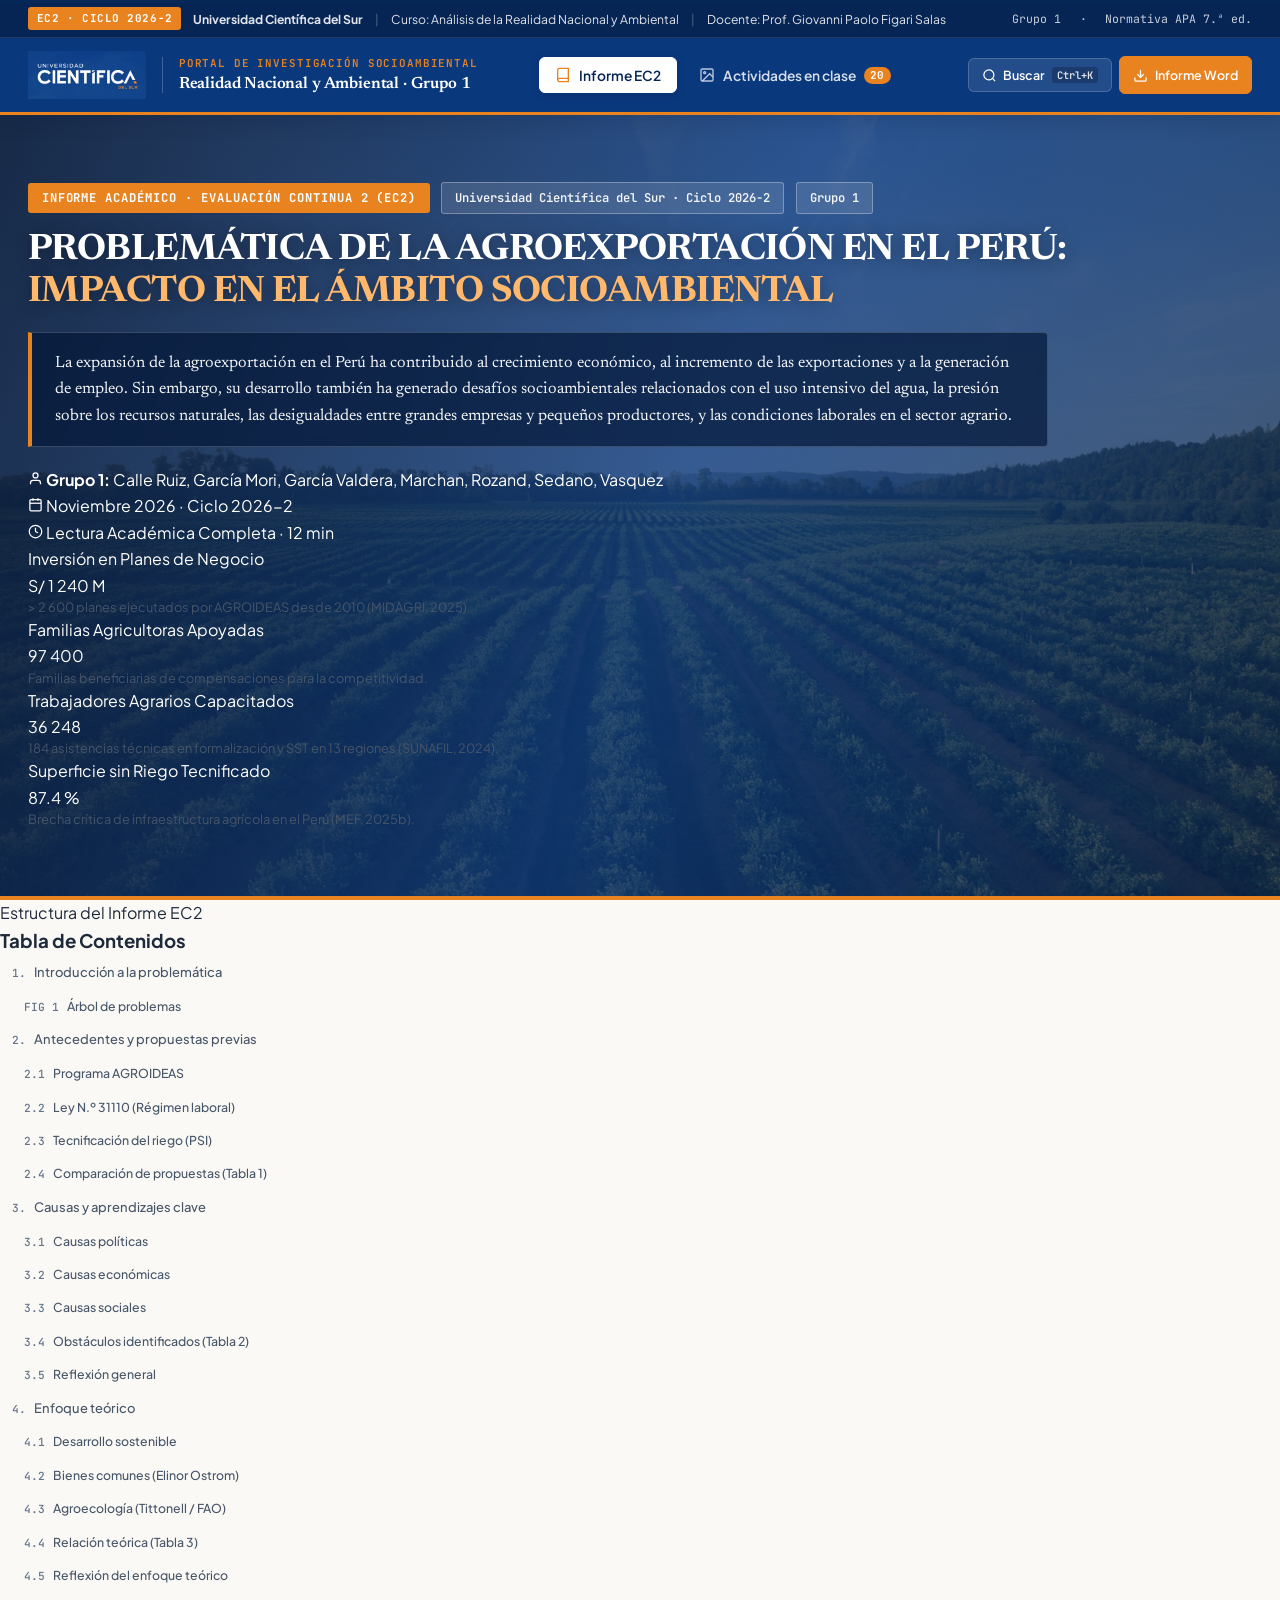
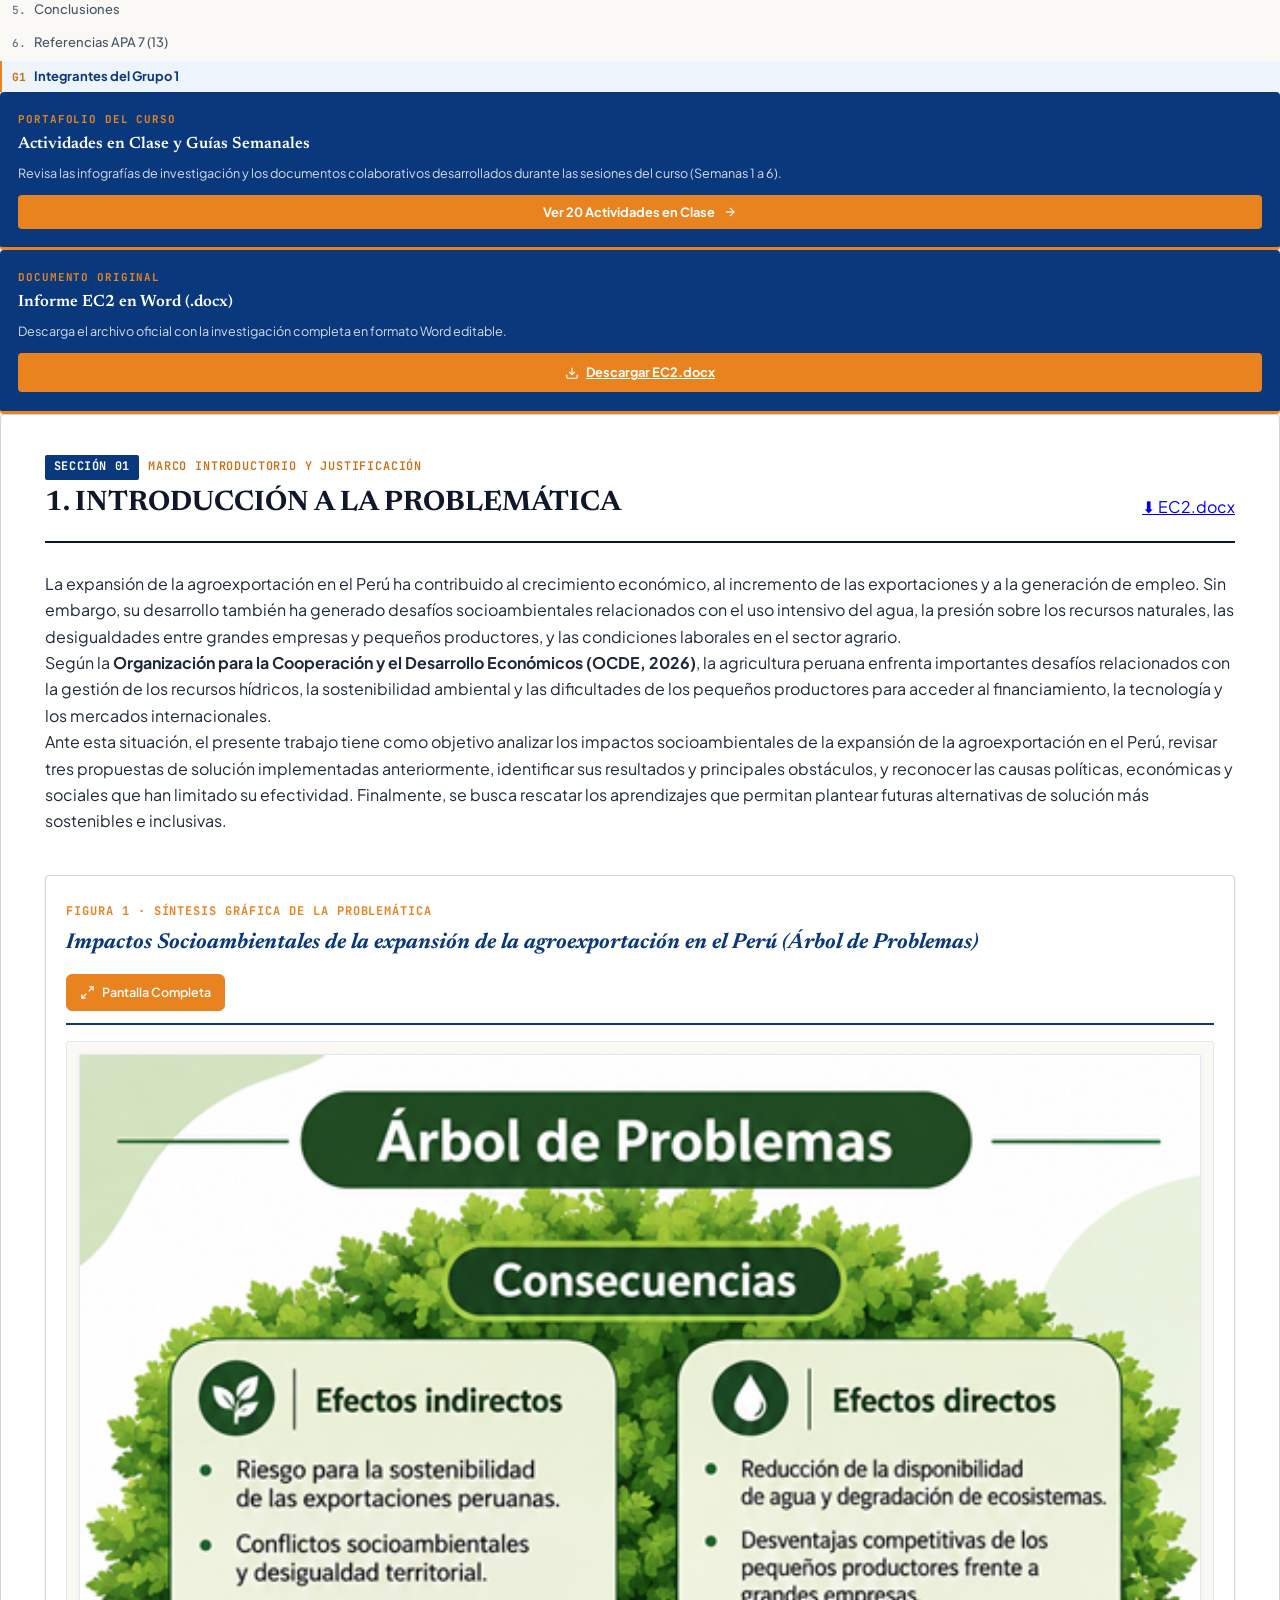
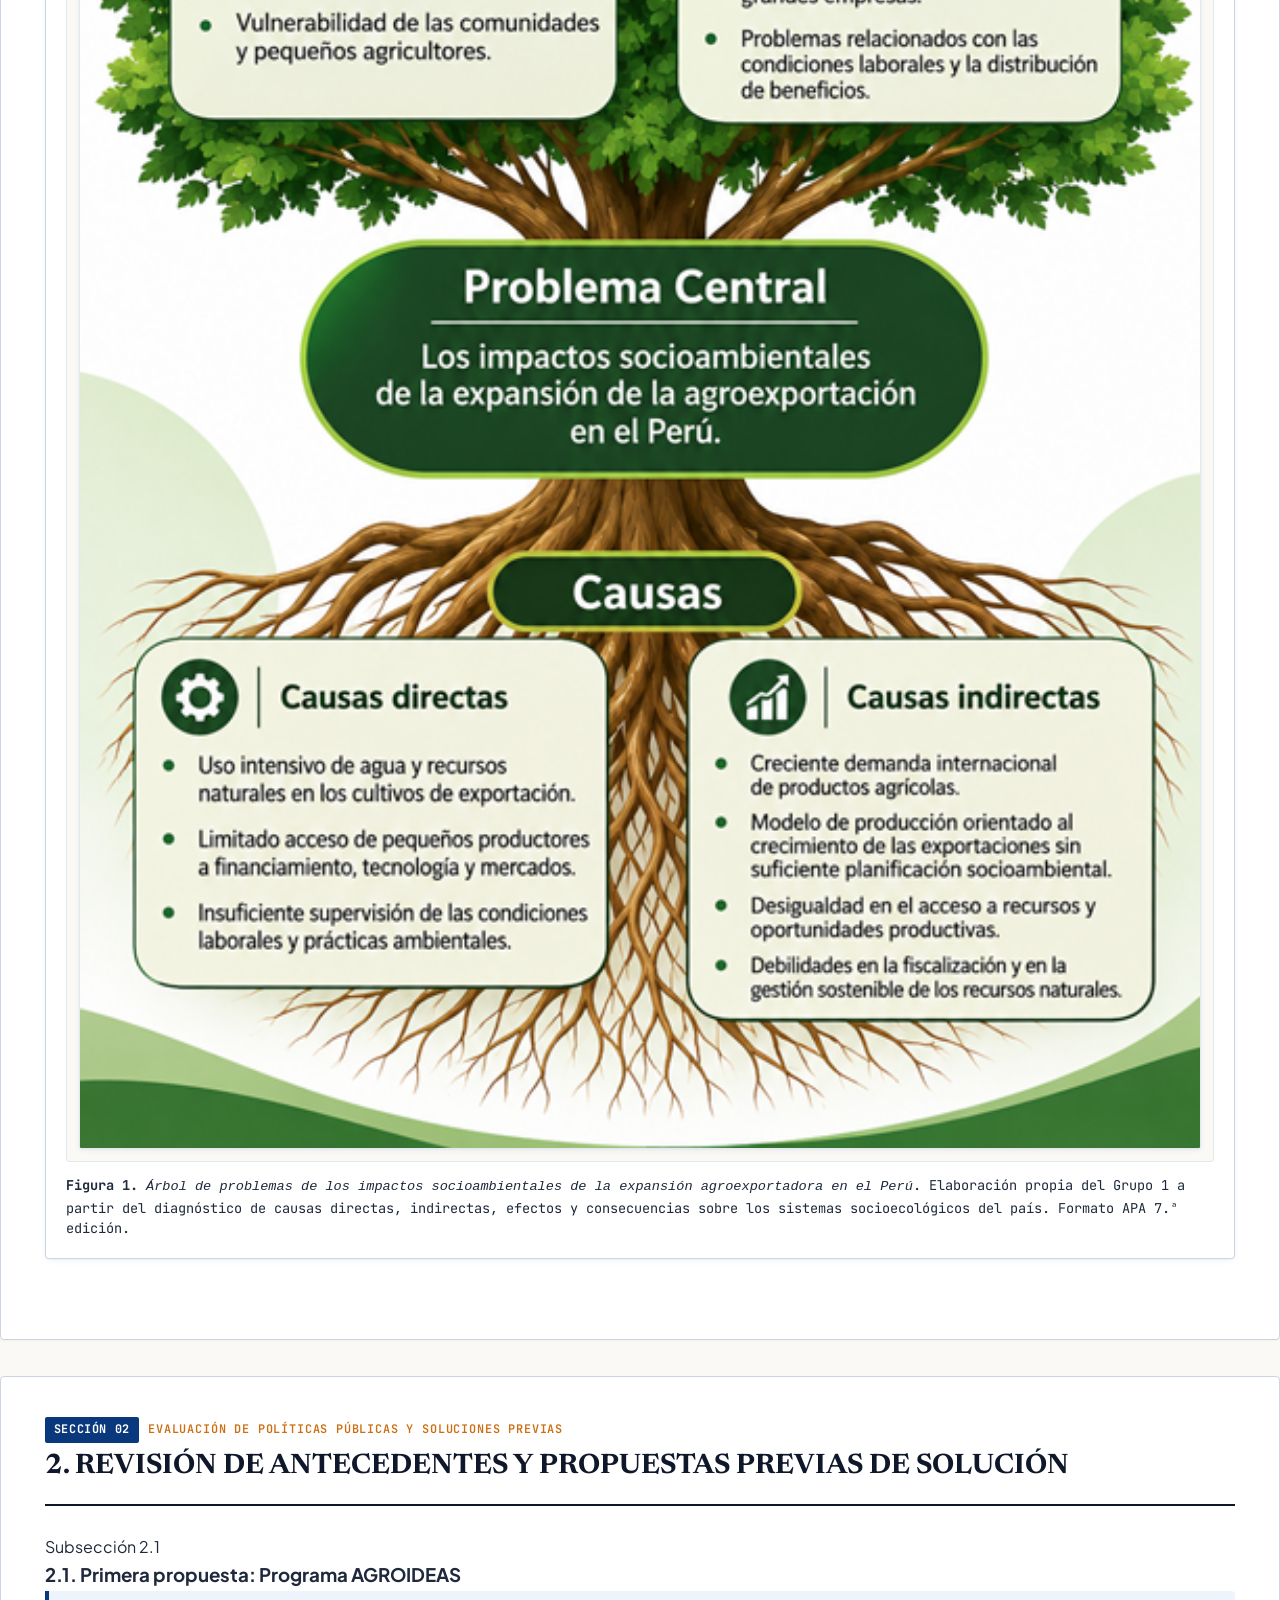
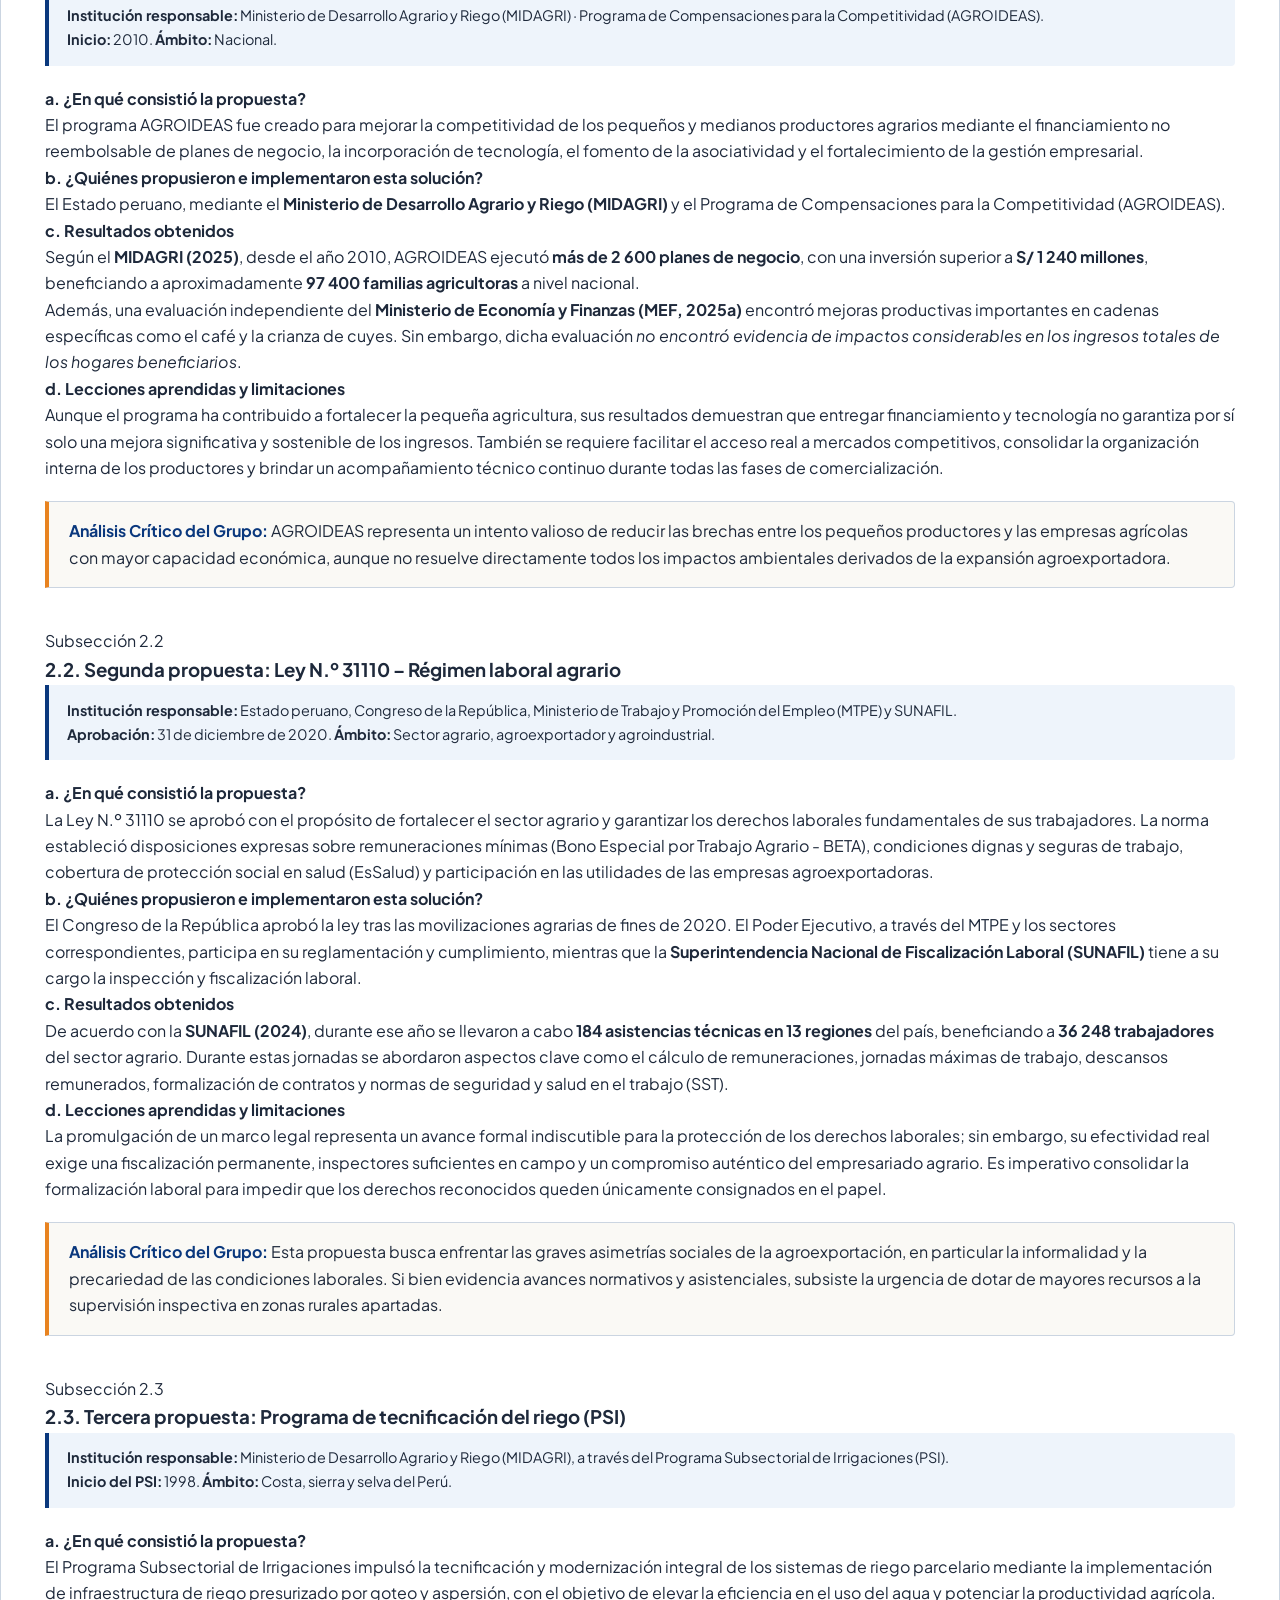
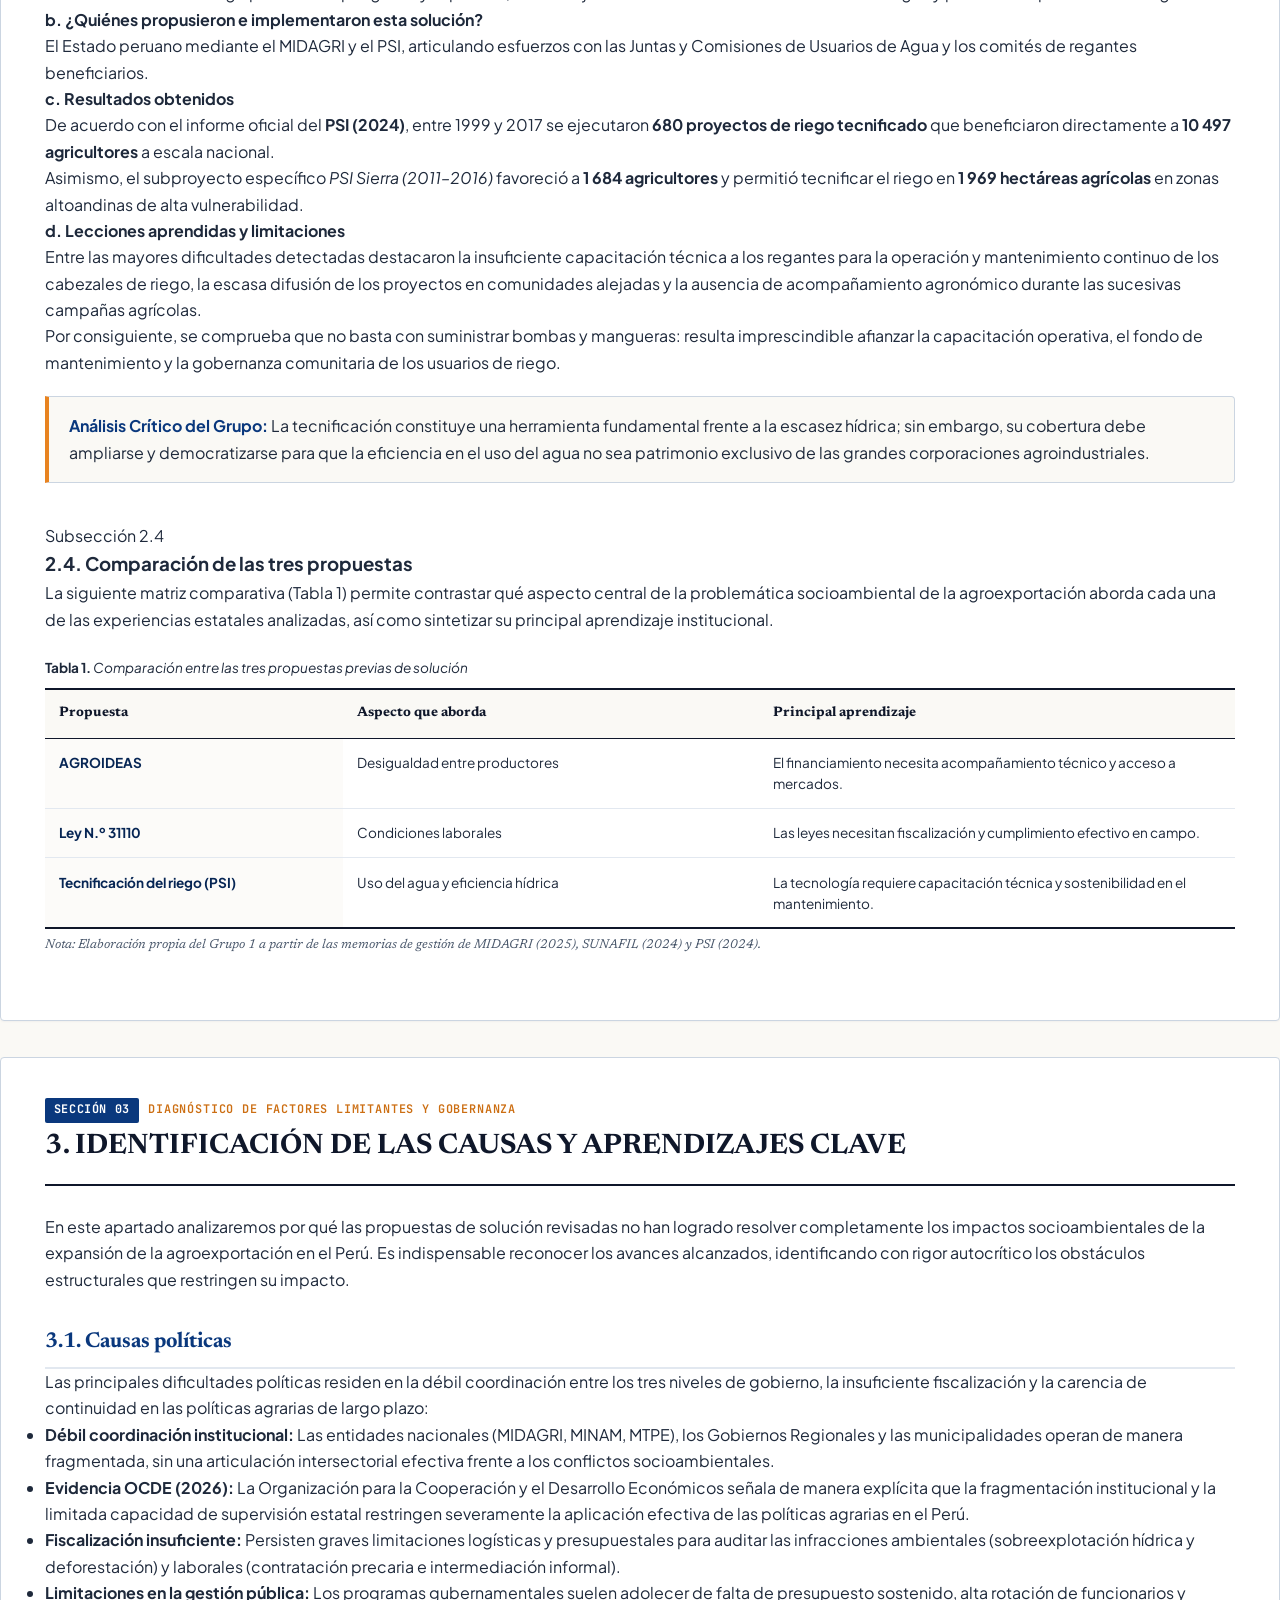
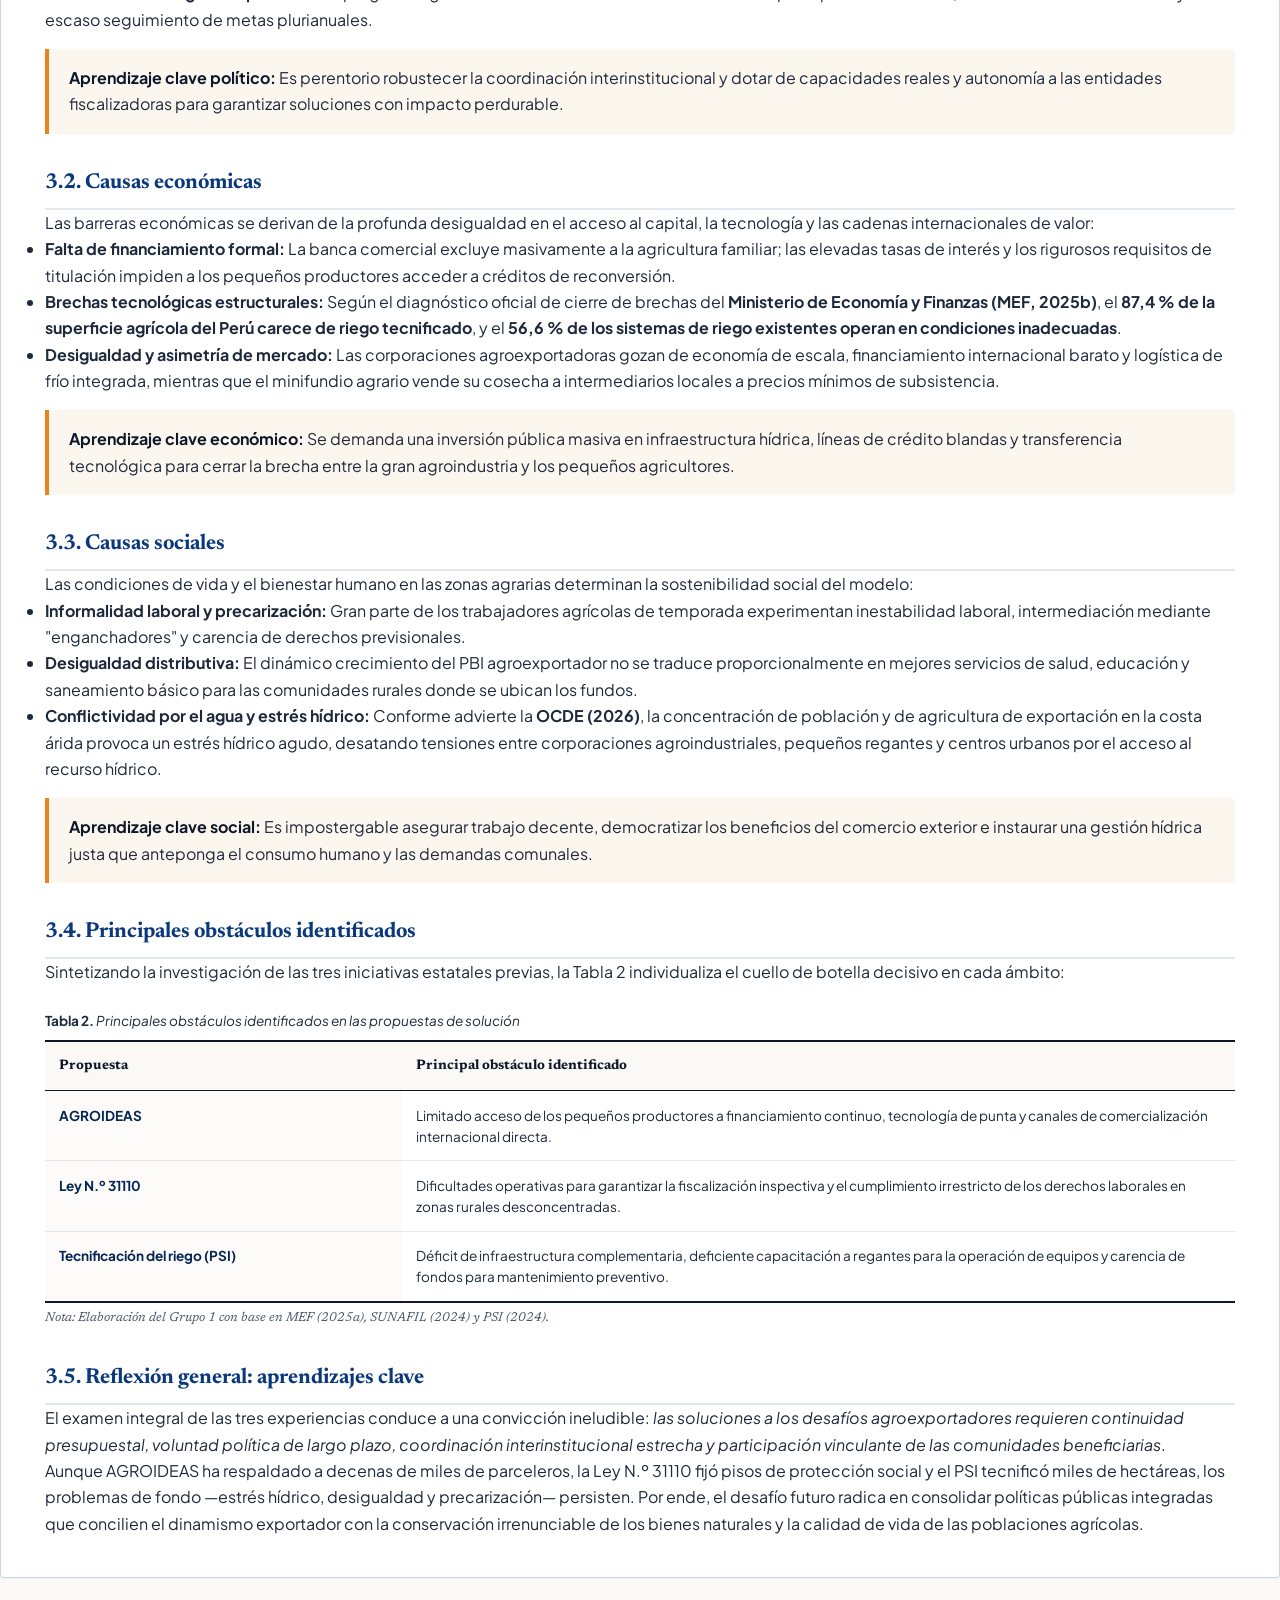
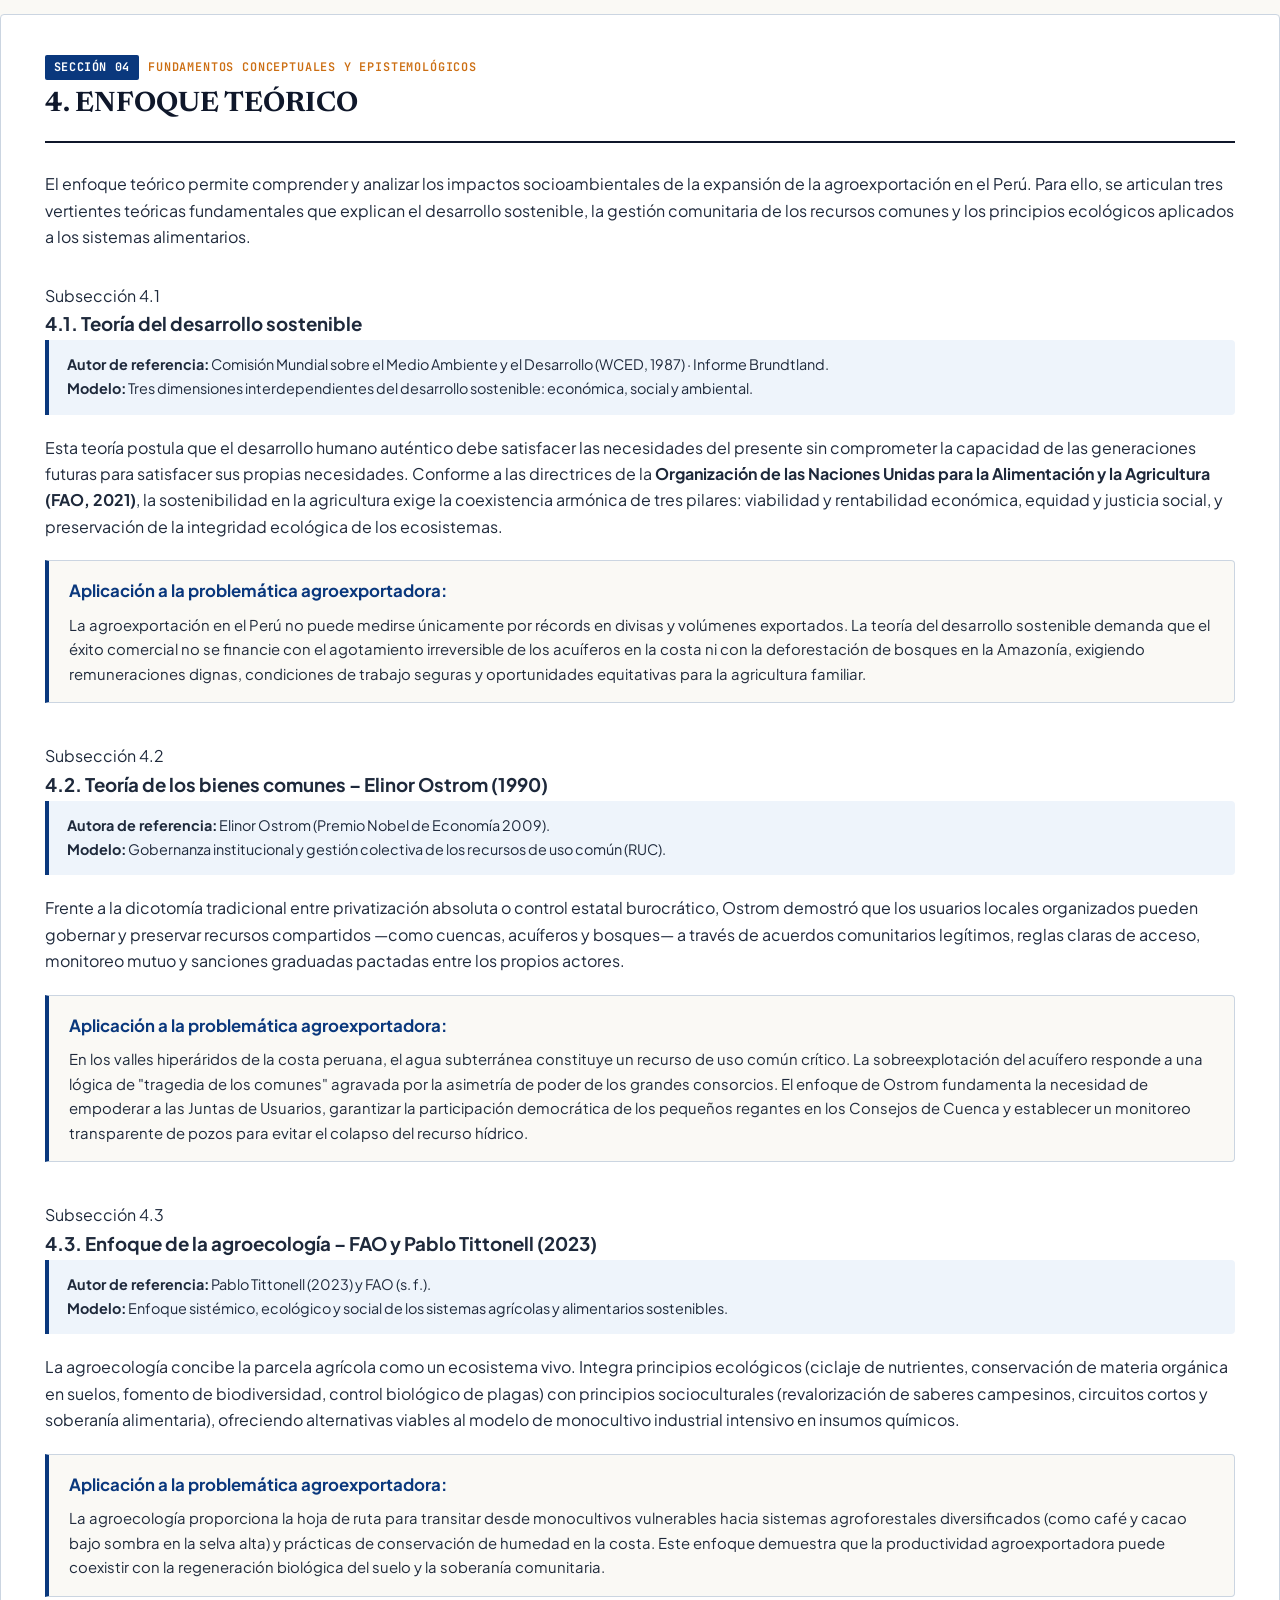
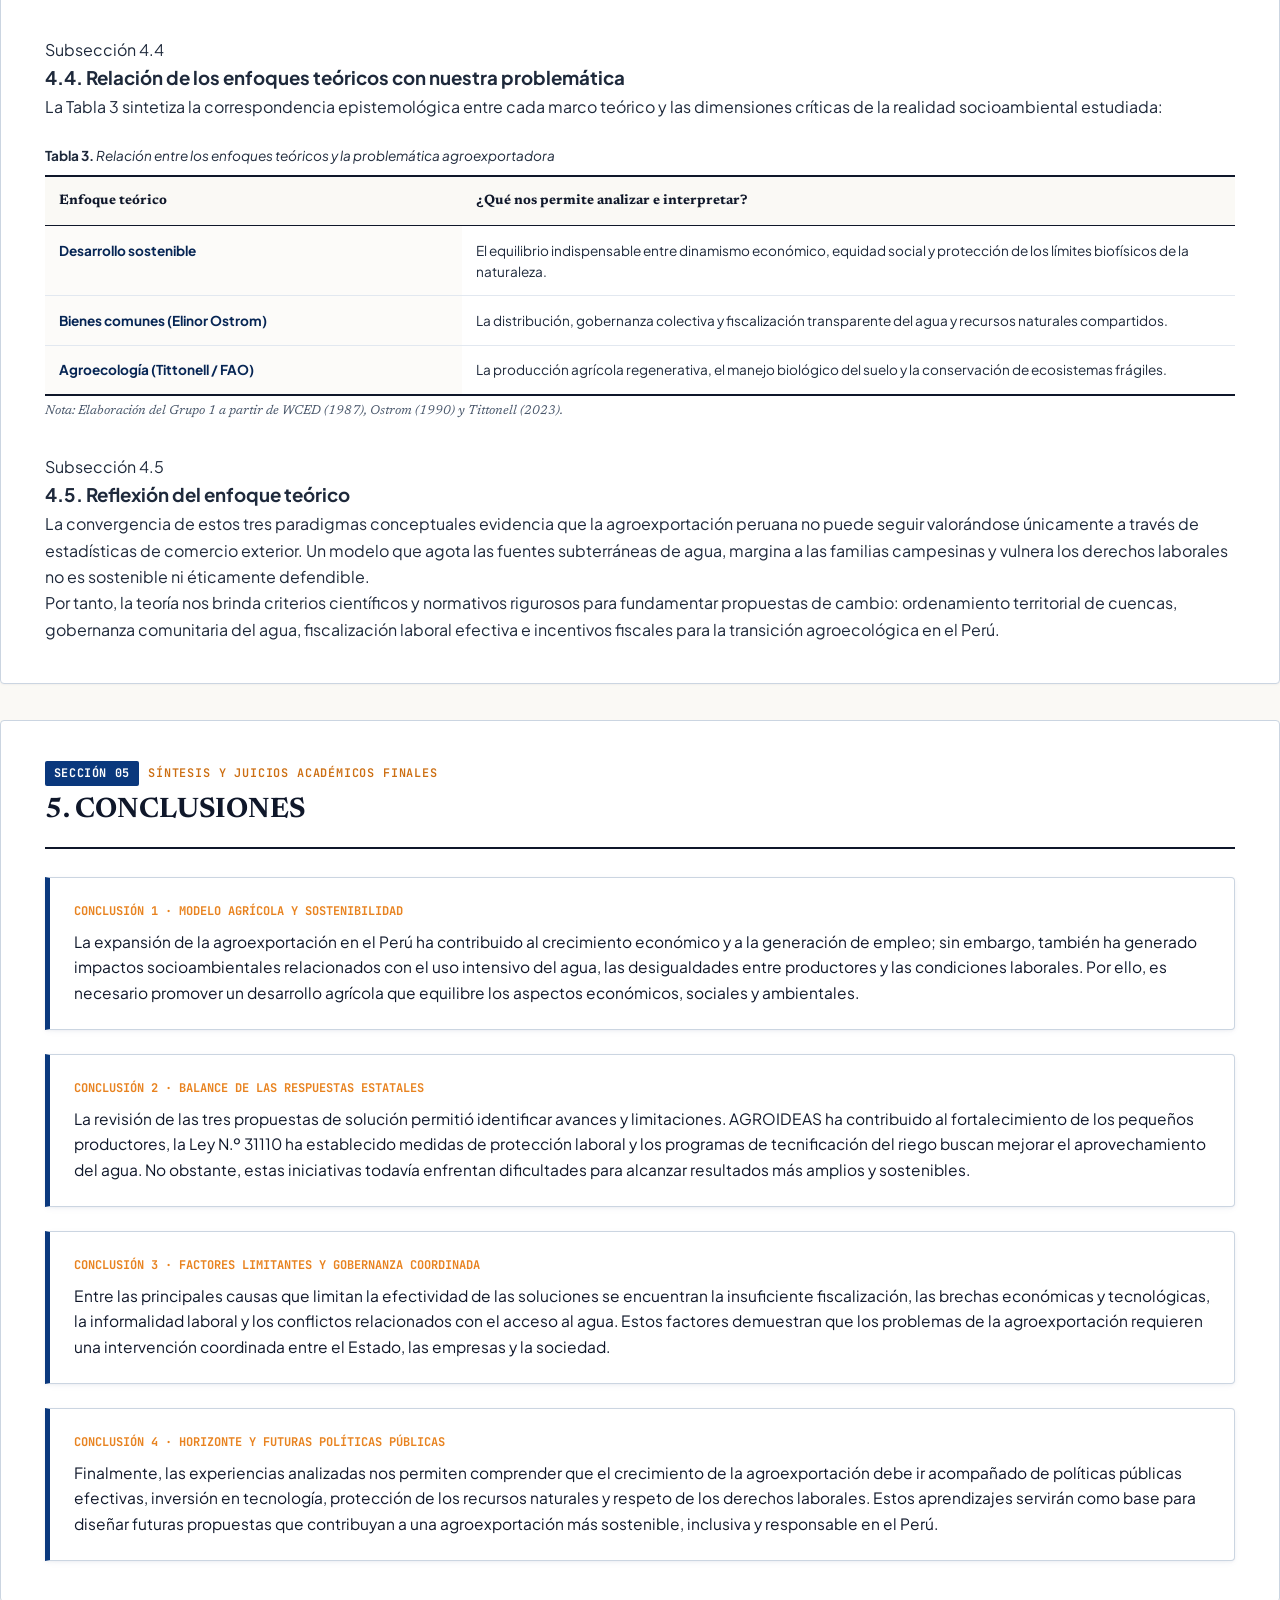
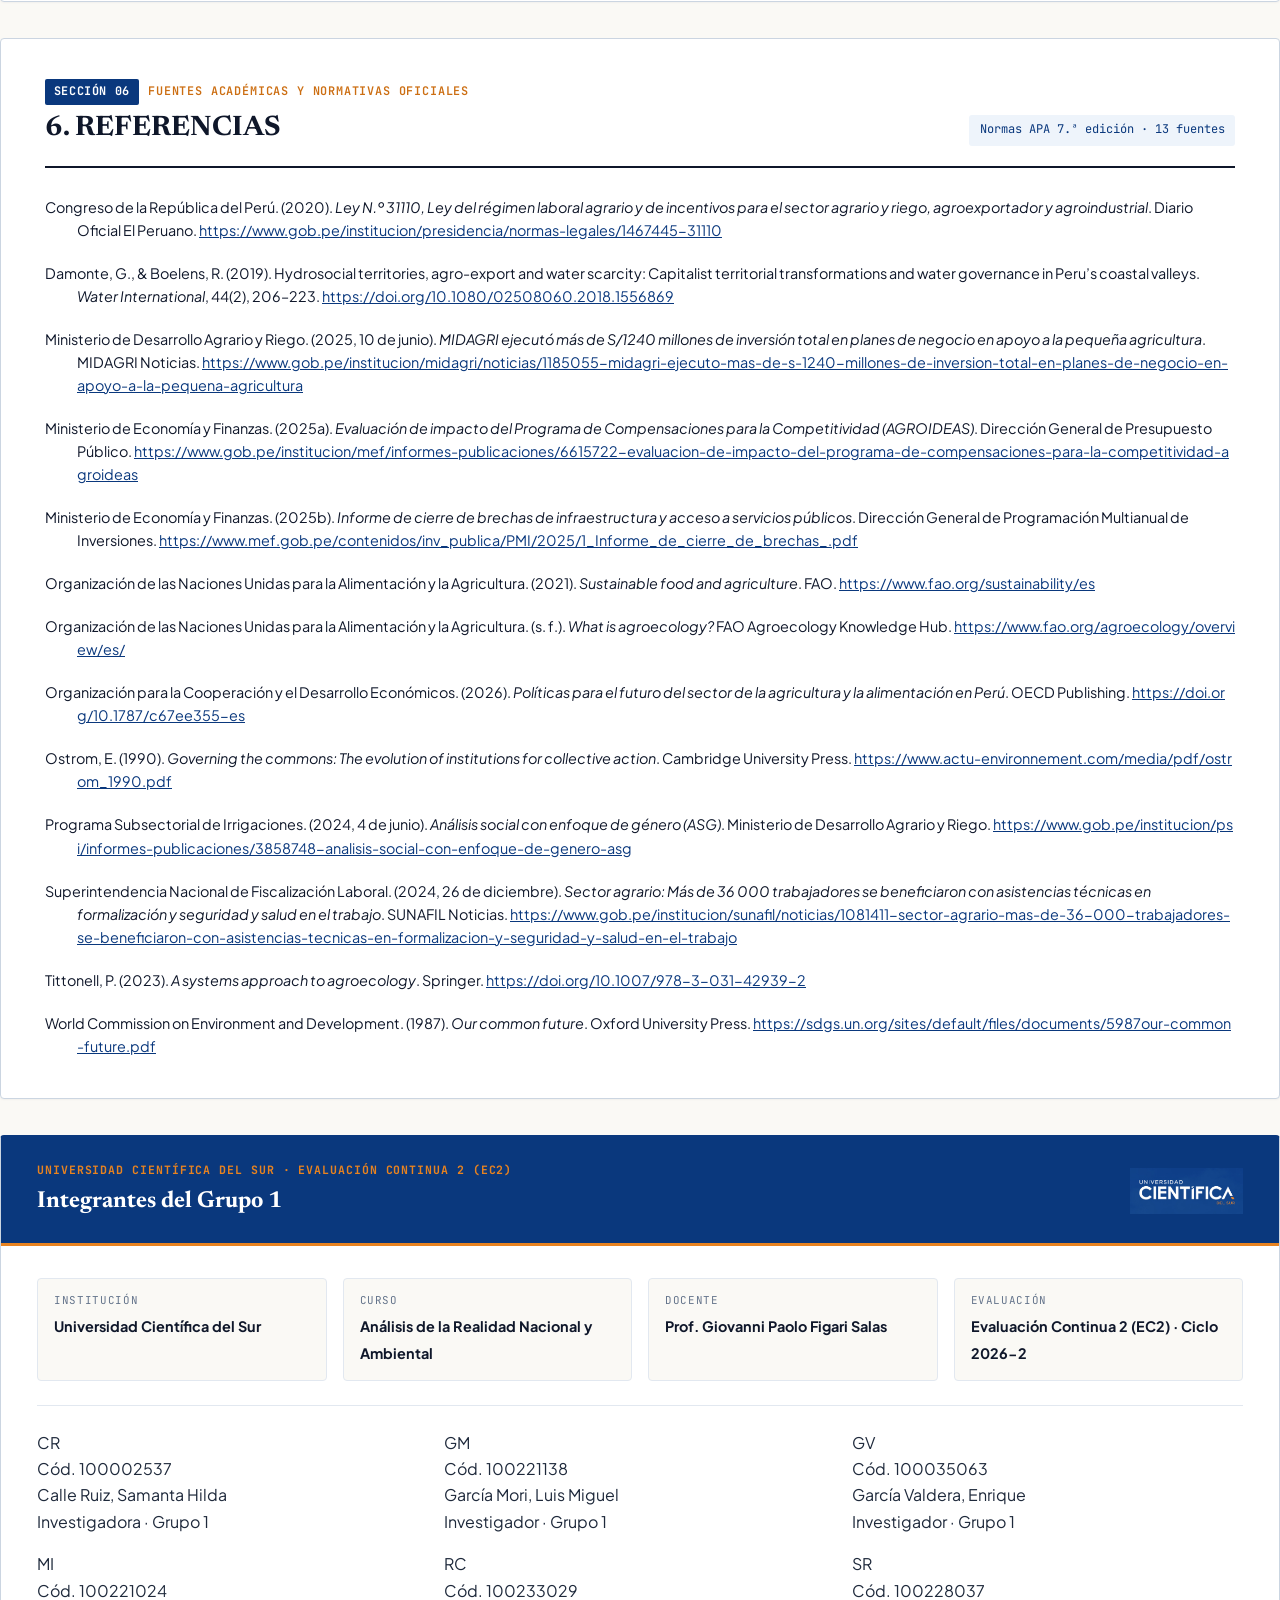
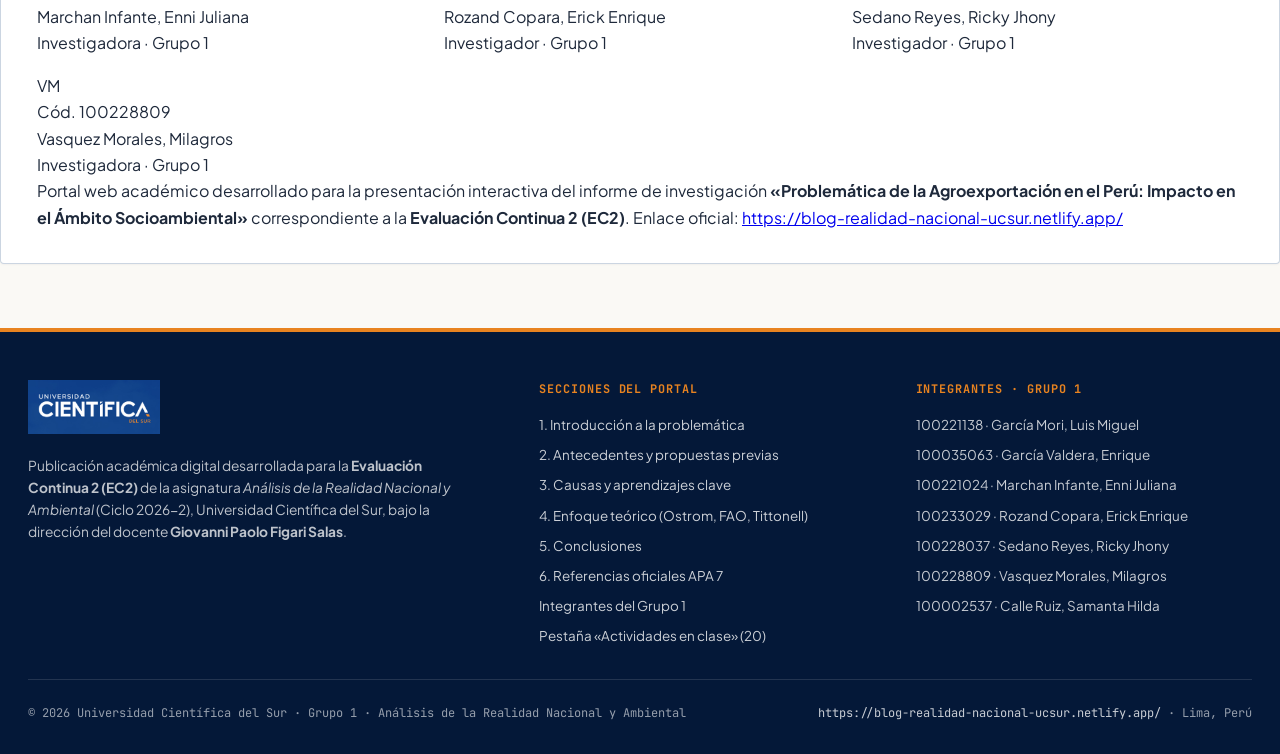
==== commit 5640cf7b: "Actualiza blog para incluir exclusivamente el informe EC2 y retira contenidos de evaluacion parcial" ====
--- a/index.html
+++ b/index.html
@@ -3,8 +3,8 @@
 <head>
   <meta charset="UTF-8">
   <meta name="viewport" content="width=device-width, initial-scale=1.0">
-  <title>PROBLEMÁTICA DE LA AGROEXPORTACIÓN EN EL PERÚ: IMPACTO EN EL ÁMBITO SOCIOAMBIENTAL | Universidad Científica del Sur</title>
-  <meta name="description" content="Problemática de la agroexportación en el Perú: impacto en el ámbito socioambiental — Evaluación Parcial (EP) y Evaluación Continua 2 (EC2), Análisis de la Realidad Nacional y Ambiental (Ciclo 2026-2), Universidad Científica del Sur.">
+  <title>PROBLEMÁTICA DE LA AGROEXPORTACIÓN EN EL PERÚ: IMPACTO EN EL ÁMBITO SOCIOAMBIENTAL | Evaluación Continua 2 (EC2) | Universidad Científica del Sur</title>
+  <meta name="description" content="Problemática de la agroexportación en el Perú: impacto en el ámbito socioambiental — Evaluación Continua 2 (EC2), Análisis de la Realidad Nacional y Ambiental (Ciclo 2026-2), Universidad Científica del Sur.">
   <link rel="canonical" href="https://blog-realidad-nacional-ucsur.netlify.app/">
   <meta property="og:url" content="https://blog-realidad-nacional-ucsur.netlify.app/">
   <link rel="icon" type="image/png" href="./logo-ucsur.png">
@@ -15,7 +15,7 @@
   <link href="https://fonts.googleapis.com/css2?family=JetBrains+Mono:wght@400;500;600;700&family=Newsreader:ital,opsz,wght@0,6..72,400;0,6..72,500;0,6..72,600;0,6..72,700;1,6..72,400;1,6..72,600&family=Plus+Jakarta+Sans:wght@400;500;600;700;800&display=swap" rel="stylesheet">
 
   <!-- Arquitectura CSS Modular UCSUR -->
-  <link rel="stylesheet" href="./styles.css?v=20261120_v6">
+  <link rel="stylesheet" href="./styles.css?v=20261120_v7">
 </head>
 <body data-default-view="blog">
 
@@ -23,7 +23,7 @@
   <div class="page-loader" id="page-loader" aria-label="Cargando portal académico">
     <div class="loader-content">
       <img src="./logo-ucsur.png" alt="Logo Universidad Científica del Sur" class="loader-logo">
-      <span class="loader-badge">Análisis de la Realidad Nacional y Ambiental · EP y EC2</span>
+      <span class="loader-badge">Análisis de la Realidad Nacional y Ambiental · EC2</span>
       <h2 class="loader-title">PROBLEMÁTICA DE LA AGROEXPORTACIÓN EN EL PERÚ: IMPACTO EN EL ÁMBITO SOCIOAMBIENTAL</h2>
       <div class="loader-bar-track">
         <div class="loader-bar-fill"></div>
@@ -41,7 +41,7 @@
   <div class="ucsur-topbar">
     <div class="ucsur-topbar-inner">
       <div class="ucsur-topbar-left">
-        <span class="ucsur-pill-badge">Evaluación Parcial (EP) y EC2 · Ciclo 2026-2</span>
+        <span class="ucsur-pill-badge">EC2 · Ciclo 2026-2</span>
         <span><strong>Universidad Científica del Sur</strong></span>
         <span class="ucsur-topbar-divider">|</span>
         <span>Curso: Análisis de la Realidad Nacional y Ambiental</span>
@@ -77,16 +77,7 @@
             <path d="M4 19.5A2.5 2.5 0 0 1 6.5 17H20"></path>
             <path d="M6.5 2H20v20H6.5A2.5 2.5 0 0 1 4 19.5v-15A2.5 2.5 0 0 1 6.5 2z"></path>
           </svg>
-          <span>Blog</span>
-        </button>
-
-        <button type="button" class="nav-tab-btn" data-switch-view="blog" data-scroll-to="sec-laboratorio-datos">
-          <svg viewBox="0 0 24 24" fill="none" stroke="currentColor" stroke-width="2">
-            <line x1="18" y1="20" x2="18" y2="10"></line>
-            <line x1="12" y1="20" x2="12" y2="4"></line>
-            <line x1="6" y1="20" x2="6" y2="14"></line>
-          </svg>
-          <span>Datos y Mapa</span>
+          <span>Informe EC2</span>
         </button>
 
         <button type="button" class="nav-tab-btn" data-switch-view="actividades">
@@ -122,8 +113,8 @@
     </div>
   </header>
 
-  <!-- ========================================================================
-       VISTA 1: BLOG PRINCIPAL — INFORME ACADÉMICO E INTERACTIVO (EP)
+    <!-- ========================================================================
+       VISTA 1: BLOG PRINCIPAL — INFORME ACADÉMICO EC2
        ======================================================================== -->
   <main id="view-blog" class="view-panel active">
 
@@ -132,9 +123,9 @@
       <div class="hero-cover-container">
 
         <div class="hero-top-badges">
-          <span class="hero-badge-amber">Informe Académico · Evaluación Parcial (EP) y EC2</span>
+          <span class="hero-badge-amber">Informe Académico · Evaluación Continua 2 (EC2)</span>
           <span class="hero-badge-outline">Universidad Científica del Sur · Ciclo 2026-2</span>
-          <span class="hero-badge-outline">Análisis del Café, Cacao, Arándano y Espárrago</span>
+          <span class="hero-badge-outline">Grupo 1</span>
         </div>
 
         <h1 class="hero-main-title">
@@ -144,120 +135,96 @@
 
         <div class="hero-lead-box">
           <p class="hero-lead-text">
-            Estudio histórico, económico, político y ecológico sobre las tensiones territoriales del modelo agroexportador peruano: mientras los envíos al exterior alcanzaron un récord histórico de <strong>US$ 12 784 millones en 2024</strong> (+21.4 %), su expansión enfrenta el desafío de la <strong>deforestación y fragmentación de bosques en la Amazonía</strong> vinculada al café y al cacao, y la <strong>sobreexplotación de acuíferos subterráneos en la costa árida</strong> asociada al arándano y al espárrago.
+            La expansión de la agroexportación en el Perú ha contribuido al crecimiento económico, al incremento de las exportaciones y a la generación de empleo. Sin embargo, su desarrollo también ha generado desafíos socioambientales relacionados con el uso intensivo del agua, la presión sobre los recursos naturales, las desigualdades entre grandes empresas y pequeños productores, y las condiciones laborales en el sector agrario.
           </p>
         </div>
 
-        <div class="masthead-action-row">
-          <a href="#sec-introduccion" class="btn-editorial-amber">
-            <svg width="16" height="16" viewBox="0 0 24 24" fill="none" stroke="currentColor" stroke-width="2">
-              <line x1="12" y1="5" x2="12" y2="19"></line>
-              <polyline points="19 12 12 19 5 12"></polyline>
+        <div class="hero-meta-row">
+          <div class="hero-meta-item">
+            <svg width="15" height="15" viewBox="0 0 24 24" fill="none" stroke="currentColor" stroke-width="2">
+              <path d="M20 21v-2a4 4 0 0 0-4-4H8a4 4 0 0 0-4 4v2"></path>
+              <circle cx="12" cy="7" r="4"></circle>
             </svg>
-            <span>Leer Informe Completo</span>
-          </a>
-          <button type="button" class="btn-editorial-primary" data-switch-view="actividades">
-            <svg width="16" height="16" viewBox="0 0 24 24" fill="none" stroke="currentColor" stroke-width="2">
-              <rect x="3" y="3" width="18" height="18" rx="2" ry="2"></rect>
-              <circle cx="8.5" cy="8.5" r="1.5"></circle>
-              <polyline points="21 15 16 10 5 21"></polyline>
+            <span><strong>Grupo 1:</strong> Calle Ruiz, García Mori, García Valdera, Marchan, Rozand, Sedano, Vasquez</span>
+          </div>
+          <div class="hero-meta-item">
+            <svg width="15" height="15" viewBox="0 0 24 24" fill="none" stroke="currentColor" stroke-width="2">
+              <rect x="3" y="4" width="18" height="18" rx="2" ry="2"></rect>
+              <line x1="16" y1="2" x2="16" y2="6"></line>
+              <line x1="8" y1="2" x2="8" y2="6"></line>
+              <line x1="3" y1="10" x2="21" y2="10"></line>
             </svg>
-            <span>Explorar «Actividades en clase»</span>
-          </button>
-          <a href="#sec-integrantes" class="btn-editorial-outline">
-            <span>Ver Integrantes del Grupo</span>
-          </a>
-          <button type="button" class="btn-editorial-outline" id="btn-print-report">
-            <svg width="16" height="16" viewBox="0 0 24 24" fill="none" stroke="currentColor" stroke-width="2">
-              <polyline points="6 9 6 2 18 2 18 9"></polyline>
-              <path d="M6 18H4a2 2 0 0 1-2-2v-5a2 2 0 0 1 2-2h16a2 2 0 0 1 2 2v5a2 2 0 0 1-2 2h-2"></path>
-              <rect x="6" y="14" width="12" height="8"></rect>
+            <span>Noviembre 2026 · Ciclo 2026-2</span>
+          </div>
+          <div class="hero-meta-item">
+            <svg width="15" height="15" viewBox="0 0 24 24" fill="none" stroke="currentColor" stroke-width="2">
+              <circle cx="12" cy="12" r="10"></circle>
+              <polyline points="12 6 12 12 16 14"></polyline>
             </svg>
-            <span>Imprimir / PDF</span>
-          </button>
+            <span>Lectura Académica Completa · 12 min</span>
+          </div>
+        </div>
+
+        <!-- Barra de Métricas y KPIs de la Problemática (EC2) -->
+        <div class="kpi-metrics-grid">
+          <div class="kpi-card">
+            <div class="kpi-label">Inversión en Planes de Negocio</div>
+            <div class="kpi-value">S/ 1 240 M</div>
+            <div class="kpi-caption">> 2 600 planes ejecutados por AGROIDEAS desde 2010 (MIDAGRI, 2025).</div>
+          </div>
+          <div class="kpi-card">
+            <div class="kpi-label">Familias Agricultoras Apoyadas</div>
+            <div class="kpi-value">97 400</div>
+            <div class="kpi-caption">Familias beneficiarias de compensaciones para la competitividad.</div>
+          </div>
+          <div class="kpi-card">
+            <div class="kpi-label">Trabajadores Agrarios Capacitados</div>
+            <div class="kpi-value">36 248</div>
+            <div class="kpi-caption">184 asistencias técnicas en formalización y SST en 13 regiones (SUNAFIL, 2024).</div>
+          </div>
+          <div class="kpi-card">
+            <div class="kpi-label">Superficie sin Riego Tecnificado</div>
+            <div class="kpi-value">87.4 %</div>
+            <div class="kpi-caption">Brecha crítica de infraestructura agrícola en el Perú (MEF, 2025b).</div>
+          </div>
         </div>
 
       </div>
     </section>
 
-    <!-- Cinta de Indicadores Clave del Informe -->
-    <div class="kpi-strip-wrapper">
-      <div class="kpi-editorial-strip" aria-label="Indicadores estadísticos principales">
-        <div class="kpi-cell">
-          <div>
-            <div class="kpi-cell-top">
-              <span class="kpi-category">Récord Agroexportador (2024)</span>
-              <span class="kpi-trend-tag kpi-trend-up">+21.4% anual</span>
-            </div>
-            <div class="kpi-figure">US$ 12 784 M</div>
-            <div class="kpi-caption">El 90 % correspondió a productos no tradicionales con valor agregado.</div>
-          </div>
-          <div class="kpi-source-ref">Fuente: MIDAGRI (2025)</div>
-        </div>
-
-        <div class="kpi-cell">
-          <div>
-            <div class="kpi-cell-top">
-              <span class="kpi-category">Liderazgo en Arándano (2025)</span>
-              <span class="kpi-trend-tag kpi-trend-up">&gt; 385 000 t</span>
-            </div>
-            <div class="kpi-figure">US$ 2 457 M</div>
-            <div class="kpi-caption">Primer lugar de la canasta agroexportadora; incremento del 18 % en volumen.</div>
-          </div>
-          <div class="kpi-source-ref">Fuente: Fresh Fruit Perú (2026)</div>
-        </div>
-
-        <div class="kpi-cell">
-          <div>
-            <div class="kpi-cell-top">
-              <span class="kpi-category">Café (2025) y Cacao (2024)</span>
-              <span class="kpi-trend-tag kpi-trend-amber">+202.9% Cacao</span>
-            </div>
-            <div class="kpi-figure">&gt; US$ 2 994 M</div>
-            <div class="kpi-caption">Café superó US$ 1 700 M en 2025 y cacao alcanzó US$ 1 294 M en 2024; &gt;223 000 familias.</div>
-          </div>
-          <div class="kpi-source-ref">Fuente: MINCETUR (2025)</div>
-        </div>
-
-        <div class="kpi-cell">
-          <div>
-            <div class="kpi-cell-top">
-              <span class="kpi-category">Alerta Hídrica y Forestal</span>
-              <span class="kpi-trend-tag kpi-trend-alert">Crítico</span>
-            </div>
-            <div class="kpi-figure">-0.5 a -1.5 m/año</div>
-            <div class="kpi-caption">Descenso anual del acuífero de Ica y -63 % de cobertura arbórea en caso Tamshiyacu.</div>
-          </div>
-          <div class="kpi-source-ref">Fuente: ANA (2023) · Salazar et al. (2021)</div>
-        </div>
-      </div>
-    </div>
-
-    <!-- Área de Trabajo Académico: Índice Lateral Sticky + Columna de Manuscrito -->
-    <div class="academic-workspace">
-
-      <!-- Barra Lateral: Índice de Contenidos y Accesos Directos -->
-      <aside class="toc-sidebar" aria-label="Índice del informe académico">
-        <div class="toc-panel">
-          <div class="toc-panel-header">
-            <span class="toc-panel-title">Índice General</span>
-            <span class="toc-progress-pct" id="toc-progress-pct">0% leído</span>
-          </div>
-          <ul class="toc-list">
-            <li><a href="#sec-introduccion" class="toc-link active"><span class="toc-num">1.</span><span>Introducción</span></a></li>
-            <li><a href="#sec-arbol-problemas" class="toc-link toc-sub"><span class="toc-num">FIG 1</span><span>Árbol de Problemas</span></a></li>
-            <li><a href="#sec-laboratorio-datos" class="toc-link"><span class="toc-num">LAB</span><span>Laboratorio de Datos y Mapa</span></a></li>
-            <li><a href="#sec-2-descripcion" class="toc-link"><span class="toc-num">2.</span><span>Descripción y Diagnóstico</span></a></li>
-            <li><a href="#sec-2-1" class="toc-link toc-sub"><span class="toc-num">2.1</span><span>Descripción de la problemática</span></a></li>
-            <li><a href="#sec-2-2" class="toc-link toc-sub"><span class="toc-num">2.2</span><span>Contexto histórico y social</span></a></li>
-            <li><a href="#sec-2-3" class="toc-link toc-sub"><span class="toc-num">2.3</span><span>Causas de la problemática</span></a></li>
-            <li><a href="#sec-2-4" class="toc-link toc-sub"><span class="toc-num">2.4</span><span>Consecuencias de la problemática</span></a></li>
-            <li><a href="#sec-2-5" class="toc-link toc-sub"><span class="toc-num">2.5</span><span>Relación y Tabla 1 APA</span></a></li>
-            <li><a href="#sec-2-6" class="toc-link toc-sub"><span class="toc-num">2.6</span><span>Desafíos y sostenibilidad</span></a></li>
-            <li><a href="#sec-ec2-informe" class="toc-link"><span class="toc-num">EC2</span><span>Evaluación Continua 2</span></a></li>
-            <li><a href="#sec-conclusiones" class="toc-link"><span class="toc-num">3.</span><span>Conclusiones (1 al 6)</span></a></li>
-            <li><a href="#sec-referencias" class="toc-link"><span class="toc-num">4.</span><span>Referencias APA 7 (22)</span></a></li>
-            <li><a href="#sec-integrantes" class="toc-link"><span class="toc-num">G1</span><span>Integrantes del Grupo</span></a></li>
+    <!-- Contenedor Principal: Barra Lateral (TOC) y Columna del Manuscrito -->
+    <div class="editorial-container">
+
+      <!-- Barra Lateral Pegajosa: Tabla de Contenidos Interactiva -->
+      <aside class="sidebar-column">
+        <div class="table-of-contents" id="manuscript-toc">
+          <div class="toc-header">
+            <span class="toc-eyebrow">Estructura del Informe EC2</span>
+            <h3 class="toc-heading">Tabla de Contenidos</h3>
+          </div>
+          <ul class="toc-list" id="toc-list">
+            <li><a href="#sec-introduccion" class="toc-link active"><span class="toc-num">1.</span><span>Introducción a la problemática</span></a></li>
+            <li><a href="#sec-arbol-problemas" class="toc-link toc-sub"><span class="toc-num">FIG 1</span><span>Árbol de problemas</span></a></li>
+            <li><a href="#sec-antecedentes" class="toc-link"><span class="toc-num">2.</span><span>Antecedentes y propuestas previas</span></a></li>
+            <li><a href="#sec-agroideas" class="toc-link toc-sub"><span class="toc-num">2.1</span><span>Programa AGROIDEAS</span></a></li>
+            <li><a href="#sec-ley31110" class="toc-link toc-sub"><span class="toc-num">2.2</span><span>Ley N.º 31110 (Régimen laboral)</span></a></li>
+            <li><a href="#sec-psi" class="toc-link toc-sub"><span class="toc-num">2.3</span><span>Tecnificación del riego (PSI)</span></a></li>
+            <li><a href="#sec-comparacion-propuestas" class="toc-link toc-sub"><span class="toc-num">2.4</span><span>Comparación de propuestas (Tabla 1)</span></a></li>
+            <li><a href="#sec-causas" class="toc-link"><span class="toc-num">3.</span><span>Causas y aprendizajes clave</span></a></li>
+            <li><a href="#sec-causas-politicas" class="toc-link toc-sub"><span class="toc-num">3.1</span><span>Causas políticas</span></a></li>
+            <li><a href="#sec-causas-economicas" class="toc-link toc-sub"><span class="toc-num">3.2</span><span>Causas económicas</span></a></li>
+            <li><a href="#sec-causas-sociales" class="toc-link toc-sub"><span class="toc-num">3.3</span><span>Causas sociales</span></a></li>
+            <li><a href="#sec-obstaculos" class="toc-link toc-sub"><span class="toc-num">3.4</span><span>Obstáculos identificados (Tabla 2)</span></a></li>
+            <li><a href="#sec-reflexion-causas" class="toc-link toc-sub"><span class="toc-num">3.5</span><span>Reflexión general</span></a></li>
+            <li><a href="#sec-enfoque-teorico" class="toc-link"><span class="toc-num">4.</span><span>Enfoque teórico</span></a></li>
+            <li><a href="#sec-teoria-desarrollo" class="toc-link toc-sub"><span class="toc-num">4.1</span><span>Desarrollo sostenible</span></a></li>
+            <li><a href="#sec-teoria-comunes" class="toc-link toc-sub"><span class="toc-num">4.2</span><span>Bienes comunes (Elinor Ostrom)</span></a></li>
+            <li><a href="#sec-teoria-agroecologia" class="toc-link toc-sub"><span class="toc-num">4.3</span><span>Agroecología (Tittonell / FAO)</span></a></li>
+            <li><a href="#sec-relacion-teorica" class="toc-link toc-sub"><span class="toc-num">4.4</span><span>Relación teórica (Tabla 3)</span></a></li>
+            <li><a href="#sec-reflexion-teorica" class="toc-link toc-sub"><span class="toc-num">4.5</span><span>Reflexión del enfoque teórico</span></a></li>
+            <li><a href="#sec-conclusiones" class="toc-link"><span class="toc-num">5.</span><span>Conclusiones</span></a></li>
+            <li><a href="#sec-referencias" class="toc-link"><span class="toc-num">6.</span><span>Referencias APA 7 (13)</span></a></li>
+            <li><a href="#sec-integrantes" class="toc-link"><span class="toc-num">G1</span><span>Integrantes del Grupo 1</span></a></li>
           </ul>
         </div>
 
@@ -266,12 +233,32 @@
           <div class="sidebar-callout-kicker">Portafolio del Curso</div>
           <h3 class="sidebar-callout-title">Actividades en Clase y Guías Semanales</h3>
           <p class="sidebar-callout-desc">
-            Revisa las infografías de investigación y los documentos desarrollados durante las sesiones de clase del curso.
+            Revisa las infografías de investigación y los documentos colaborativos desarrollados durante las sesiones del curso (Semanas 1 a 6).
           </p>
           <button type="button" class="sidebar-callout-btn" data-switch-view="actividades">
-            <span>Abrir «Actividades en clase»</span>
-            <span>→</span>
+            <span>Ver 20 Actividades en Clase</span>
+            <svg width="14" height="14" viewBox="0 0 24 24" fill="none" stroke="currentColor" stroke-width="2">
+              <line x1="5" y1="12" x2="19" y2="12"></line>
+              <polyline points="12 5 19 12 12 19"></polyline>
+            </svg>
           </button>
+        </div>
+
+        <!-- Tarjeta de Descarga del Documento Word EC2 -->
+        <div class="sidebar-callout-card sidebar-download-card">
+          <div class="sidebar-callout-kicker">Documento Original</div>
+          <h3 class="sidebar-callout-title">Informe EC2 en Word (.docx)</h3>
+          <p class="sidebar-callout-desc">
+            Descarga el archivo oficial con la investigación completa en formato Word editable.
+          </p>
+          <a href="./EC2.docx" download="EC2.docx" class="sidebar-callout-btn sidebar-btn-amber">
+            <svg width="14" height="14" viewBox="0 0 24 24" fill="none" stroke="currentColor" stroke-width="2">
+              <path d="M21 15v4a2 2 0 0 1-2 2H5a2 2 0 0 1-2-2v-4"></path>
+              <polyline points="7 10 12 15 17 10"></polyline>
+              <line x1="12" y1="15" x2="12" y2="3"></line>
+            </svg>
+            <span>Descargar EC2.docx</span>
+          </a>
         </div>
       </aside>
 
@@ -279,42 +266,42 @@
       <div class="manuscript-column">
 
         <!-- ==================================================================
-             SECCIÓN 1: INTRODUCCIÓN
+             SECCIÓN 1: INTRODUCCIÓN A LA PROBLEMÁTICA
              ================================================================== -->
         <section class="manuscript-section" id="sec-introduccion">
           <div class="section-header-block">
             <div>
               <div class="section-kicker-row">
                 <span class="section-index-badge">SECCIÓN 01</span>
-                <span class="section-category-label">Planteamiento y Justificación</span>
-              </div>
-              <h2 class="section-heading">1. INTRODUCCIÓN</h2>
-            </div>
-          </div>
-
-          <div class="academic-prose">
-            <p>
-              Durante las últimas tres décadas, el Perú se ha consolidado como uno de los principales proveedores globales de alimentos de alto valor comercial, experimentando una transformación estructural en su sector agrario que ha redefinido tanto su inserción económica internacional como las dinámicas territoriales de la costa y la Amazonía. Al cierre de 2024, las agroexportaciones peruanas alcanzaron la cifra récord de <strong>US$ 12 784 millones</strong>, lo que representó un crecimiento de <strong>21.4 %</strong> respecto al año previo, impulsado principalmente por los envíos no tradicionales que concentraron el 90 % del valor exportado (Ministerio de Desarrollo Agrario y Riego [MIDAGRI], 2025). Sin embargo, este dinamismo macroeconómico coexiste con profundas tensiones socioambientales derivadas del uso intensivo de recursos hídricos en valles costeros áridos, la ampliación de la frontera agrícola sobre ecosistemas boscosos amazónicos y la persistencia de brechas laborales y productivas en el medio rural.
-            </p>
-            <p>
-              La relevancia de analizar esta problemática en el marco de la realidad nacional y ambiental radica en que el modelo agroexportador peruano no constituye un fenómeno homogéneo, sino que articula realidades territoriales contrastantes. Conforme a los lineamientos de análisis socioambiental de la República del Perú, el presente informe examina de manera integrada <strong>tres hechos agroexportadores representativos</strong>: (1) el auge exportador del <strong>café y el cacao</strong> en la ceja de selva y la cuenca amazónica, (2) el crecimiento acelerado y liderazgo mundial del <strong>arándano</strong> en los valles e irrigaciones de la costa norte y sur-central, y (3) la consolidación histórica del <strong>espárrago fresco</strong> en la costa árida, particularmente en Ica y La Libertad.
-            </p>
-            <p>
-              El objetivo de este informe es evaluar críticamente el contexto histórico y social de estos tres hechos desde los inicios de la vida republicana hasta la actualidad (2024–2026), identificar sus causas y consecuencias en las dimensiones social, económica, política y ambiental, y establecer sus semejanzas, diferencias, causas comunes y consecuencias compartidas, proponiendo lineamientos de sostenibilidad orientados al fortalecimiento de la gobernanza hídrica y forestal en el país.
-            </p>
-
-            <!-- ==========================================================
-                 FIGURA 1: ÁRBOL DE PROBLEMAS DE LA AGROEXPORTACIÓN PERUANA
-                 ========================================================== -->
-            <div class="arbol-problemas-wrapper" id="sec-arbol-problemas" style="margin:2.5rem 0 1rem 0;padding-top:1.5rem;border-top:1px solid var(--line-subtle);">
-              <div style="background:var(--bg-white);border:1px solid var(--line-strong);border-top:4px solid var(--ucsur-navy);padding:1.5rem;box-shadow:var(--shadow-sm);border-radius:4px;">
-                <div style="display:flex;align-items:center;justify-content:space-between;flex-wrap:wrap;gap:0.75rem;margin-bottom:1rem;padding-bottom:0.75rem;border-bottom:1px solid var(--line-subtle);">
+                <span class="section-category-label">Marco Introductorio y Justificación</span>
+              </div>
+              <h2 class="section-heading">1. INTRODUCCIÓN A LA PROBLEMÁTICA</h2>
+            </div>
+            <a href="./EC2.docx" download="EC2.docx" class="section-download-btn" title="Descargar documento Word EC2">⬇ EC2.docx</a>
+          </div>
+
+          <article class="manuscript-article">
+            <div class="article-lead-paragraph">
+              La expansión de la agroexportación en el Perú ha contribuido al crecimiento económico, al incremento de las exportaciones y a la generación de empleo. Sin embargo, su desarrollo también ha generado desafíos socioambientales relacionados con el uso intensivo del agua, la presión sobre los recursos naturales, las desigualdades entre grandes empresas y pequeños productores, y las condiciones laborales en el sector agrario.
+            </div>
+
+            <div class="article-body prose">
+              <p>
+                Según la <strong>Organización para la Cooperación y el Desarrollo Económicos (OCDE, 2026)</strong>, la agricultura peruana enfrenta importantes desafíos relacionados con la gestión de los recursos hídricos, la sostenibilidad ambiental y las dificultades de los pequeños productores para acceder al financiamiento, la tecnología y los mercados internacionales.
+              </p>
+              <p>
+                Ante esta situación, el presente trabajo tiene como objetivo analizar los impactos socioambientales de la expansión de la agroexportación en el Perú, revisar tres propuestas de solución implementadas anteriormente, identificar sus resultados y principales obstáculos, y reconocer las causas políticas, económicas y sociales que han limitado su efectividad. Finalmente, se busca rescatar los aprendizajes que permitan plantear futuras alternativas de solución más sostenibles e inclusivas.
+              </p>
+
+              <!-- FIGURA 1: ÁRBOL DE PROBLEMAS (IMPACTOS SOCIOAMBIENTALES) -->
+              <div class="doc-embedded-figure" id="sec-arbol-problemas" style="margin:2.5rem 0;background:var(--bg-white);border:1px solid var(--line-strong);border-radius:4px;padding:1.25rem;box-shadow:var(--shadow-sm);">
+                <div style="display:flex;align-items:center;justify-content:space-between;flex-wrap:wrap;gap:0.75rem;margin-bottom:1rem;padding-bottom:0.75rem;border-bottom:2px solid var(--ucsur-navy);">
                   <div>
-                    <span style="font-family:var(--font-mono);font-size:0.74rem;font-weight:700;color:var(--ucsur-amber);text-transform:uppercase;letter-spacing:0.06em;">Figura 1 · Normativa APA 7.ª edición</span>
-                    <h3 style="font-family:var(--font-serif);font-size:1.35rem;color:var(--ucsur-navy);margin:0.25rem 0 0 0;font-style:italic;">Impactos Socioambientales de la expansión de la agroexportación en el Perú</h3>
+                    <span style="font-family:var(--font-mono);font-size:0.75rem;font-weight:700;color:var(--ucsur-amber);text-transform:uppercase;letter-spacing:0.08em;">Figura 1 · Síntesis Gráfica de la Problemática</span>
+                    <h3 style="font-family:var(--font-serif);font-size:1.35rem;color:var(--ucsur-navy);margin:0.25rem 0 0 0;font-style:italic;">Impactos Socioambientales de la expansión de la agroexportación en el Perú (Árbol de Problemas)</h3>
                   </div>
                   <div style="display:flex;gap:0.5rem;flex-wrap:wrap;">
-                    <button type="button" class="utility-btn utility-btn-amber" data-open-lightbox-img="./assets/img/arbol-de-problemas-agroexportacion.png" data-img-title="Figura 1: Impactos Socioambientales de la expansión de la agroexportación en el Perú (Árbol de problemas)" data-img-kicker="Informe Académico EP · Grupo 1" title="Ampliar imagen en pantalla completa">
+                    <button type="button" class="utility-btn utility-btn-amber" data-open-lightbox-img="./assets/img/arbol-de-problemas-agroexportacion.png" data-img-title="Figura 1: Impactos Socioambientales de la expansión de la agroexportación en el Perú (Árbol de problemas)" data-img-kicker="Informe Académico EC2 · Grupo 1" title="Ampliar imagen en pantalla completa">
                       <svg width="15" height="15" viewBox="0 0 24 24" fill="none" stroke="currentColor" stroke-width="2">
                         <polyline points="15 3 21 3 21 9"></polyline>
                         <polyline points="9 21 3 21 3 15"></polyline>
@@ -323,799 +310,659 @@
                       </svg>
                       <span>Pantalla Completa</span>
                     </button>
-                    <a href="./assets/img/arbol-de-problemas-agroexportacion.png" download="arbol-de-problemas-agroexportacion.png" class="utility-btn" title="Descargar imagen en alta resolución (PNG)">
+                    <a href="./assets/img/arbol-de-problemas-agroexportacion.png" download="ARBOL DE PROBLEMAS - AGROEXPORTACION EN EL PERU.png" class="utility-btn" title="Descargar imagen en alta resolución">
                       <svg width="15" height="15" viewBox="0 0 24 24" fill="none" stroke="currentColor" stroke-width="2">
                         <path d="M21 15v4a2 2 0 0 1-2 2H5a2 2 0 0 1-2-2v-4"></path>
                         <polyline points="7 10 12 15 17 10"></polyline>
                         <line x1="12" y1="15" x2="12" y2="3"></line>
                       </svg>
-                      <span>Descargar</span>
+                      <span>Descargar PNG</span>
                     </a>
                   </div>
                 </div>
 
-                <div style="background:var(--bg-paper);border:1px solid var(--line-subtle);padding:0.75rem;text-align:center;border-radius:3px;cursor:pointer;" data-open-lightbox-img="./assets/img/arbol-de-problemas-agroexportacion.png" data-img-title="Figura 1: Impactos Socioambientales de la expansión de la agroexportación en el Perú (Árbol de problemas)" data-img-kicker="Informe Académico EP · Grupo 1" title="Haz clic para ampliar en pantalla completa">
+                <div style="background:var(--bg-paper);border:1px solid var(--line-subtle);padding:0.75rem;text-align:center;border-radius:3px;cursor:pointer;" data-open-lightbox-img="./assets/img/arbol-de-problemas-agroexportacion.png" data-img-title="Figura 1: Impactos Socioambientales de la expansión de la agroexportación en el Perú (Árbol de problemas)" data-img-kicker="Informe Académico EC2 · Grupo 1" title="Haz clic para ampliar en pantalla completa">
                   <img src="./assets/img/arbol-de-problemas-agroexportacion.png" alt="Árbol de problemas: Impactos Socioambientales de la expansión de la agroexportación en el Perú" style="width:100%;max-width:100%;height:auto;display:block;margin:0 auto;box-shadow:var(--shadow-sm);border-radius:2px;" loading="lazy">
                 </div>
 
-                <figcaption style="margin-top:1rem;font-size:0.85rem;color:var(--ink-700);line-height:1.55;font-family:var(--font-sans);">
-                  <strong>Nota.</strong> El árbol de problemas sintetiza las relaciones causales estructuradas en el informe: el <em>problema central</em> se ubica en los impactos socioambientales derivados de la expansión agroexportadora en costa y Amazonía; las <em>raíces</em> detallan las causas directas (uso intensivo de agua subterránea, limitaciones de pequeños productores y débil supervisión) e indirectas (alta demanda internacional, modelo primario sin ordenamiento ecológico y brechas estructurales); y la <em>copa</em> ilustra los efectos directos (estrés hídrico, asimetrías de mercado y precarización laboral) e indirectos (conflictividad socioambiental, desigualdad territorial y riesgos para la sostenibilidad futura).
-                </figcaption>
-              </div>
-            </div>
-          </div>
+                <div class="doc-embedded-caption" style="margin-top:0.85rem;font-size:0.85rem;line-height:1.5;color:var(--ink-700);">
+                  <strong>Figura 1.</strong> <em>Árbol de problemas de los impactos socioambientales de la expansión agroexportadora en el Perú</em>. Elaboración propia del Grupo 1 a partir del diagnóstico de causas directas, indirectas, efectos y consecuencias sobre los sistemas socioecológicos del país. Formato APA 7.ª edición.
+                </div>
+              </div>
+
+            </div>
+          </article>
         </section>
 
         <!-- ==================================================================
-             LABORATORIO DE DATOS INTERACTIVO Y ATLAS TERRITORIAL DEL PERÚ
+             SECCIÓN 2: REVISIÓN DE ANTECEDENTES Y PROPUESTAS PREVIAS
              ================================================================== -->
-        <section class="manuscript-section" id="sec-laboratorio-datos">
-          <div class="section-header-block">
-            <div>
-              <div class="section-kicker-row">
-                <span class="section-index-badge">VISUALIZACIÓN DE DATOS</span>
-                <span class="section-category-label">Evidencia Estadística y Territorial (2023–2026)</span>
-              </div>
-              <h2 class="section-heading">Laboratorio Interactivo: Estadísticas y Atlas Territorial</h2>
-            </div>
-          </div>
-
-          <!-- Widget 1: Gráficos Comparativos Interactivos -->
-          <div class="data-lab-widget" style="margin-top:0;">
-            <div class="data-lab-header">
-              <div class="data-lab-title-group">
-                <span class="data-lab-kicker">Explorador Estadístico Comparado</span>
-                <h3 class="data-lab-title">Desempeño Exportador vs. Choques Climáticos y de Precios (2023–2026)</h3>
-              </div>
-              <div class="data-lab-tabs" role="tablist">
-                <button type="button" class="lab-tab-btn active" data-pane="pane-export-values">1. Valor Exportado (US$ Millones)</button>
-                <button type="button" class="lab-tab-btn" data-pane="pane-climate-shocks">2. Anomalías Climáticas y Precios (%)</button>
-              </div>
-            </div>
-            <div class="data-lab-body">
-              <div id="pane-export-values" class="chart-pane active">
-                <div class="bar-chart-rows" id="chart-export-values"></div>
-              </div>
-              <div id="pane-climate-shocks" class="chart-pane">
-                <div class="bar-chart-rows" id="chart-climate-shocks"></div>
-              </div>
-            </div>
-          </div>
-
-          <!-- Widget 2: Atlas Territorial Interactivo por Ecorregiones -->
-          <div class="data-lab-widget" style="margin-bottom:0;">
-            <div class="data-lab-header">
-              <div class="data-lab-title-group">
-                <span class="data-lab-kicker">Geografía Socioambiental Comparada</span>
-                <h3 class="data-lab-title">Atlas Territorial de los Tres Hechos: Amazonía vs. Costa Árida</h3>
-              </div>
-              <span style="font-family:var(--font-mono);font-size:0.74rem;color:var(--ink-600);">Selecciona un corredor territorial para inspeccionar su diagnóstico</span>
-            </div>
-            <div class="data-lab-body">
-              <div class="territory-explorer-grid">
-                <div class="territory-selector-list" id="territory-selector-list"></div>
-                <div class="territory-detail-card" id="territory-detail-card"></div>
-              </div>
-            </div>
-          </div>
-        </section>
-
-        <!-- ==================================================================
-             SECCIÓN 2: DESCRIPCIÓN Y DIAGNÓSTICO DE LA PROBLEMÁTICA (2.1 a 2.6)
-             ================================================================== -->
-        <section class="manuscript-section" id="sec-2-descripcion">
+        <section class="manuscript-section" id="sec-antecedentes">
           <div class="section-header-block">
             <div>
               <div class="section-kicker-row">
                 <span class="section-index-badge">SECCIÓN 02</span>
-                <span class="section-category-label">Análisis Multidimensional · Secciones 2.1 a 2.6</span>
-              </div>
-              <h2 class="section-heading">2. DESCRIPCIÓN Y DIAGNÓSTICO DE LA PROBLEMÁTICA</h2>
-            </div>
-          </div>
-
-          <!-- SUBSECCIÓN 2.1 -->
-          <article class="subsection-article" id="sec-2-1">
-            <div class="subsection-title-row">
-              <h3 class="subsection-heading">
-                <span class="subsection-num-pill">2.1</span>
-                <span>Descripción de la problemática</span>
-              </h3>
-            </div>
-
-            <!-- Tarjetas Síntesis de los Tres Hechos -->
-            <div class="hechos-triad-grid">
-              <div class="hecho-dossier-card hecho-amazonia">
-                <div>
-                  <span class="hecho-card-kicker">Hecho Socioambiental 01 · Amazonía</span>
-                  <h4 class="hecho-card-title">Auge del Café y el Cacao en la Ceja de Selva y Cuenca Amazónica</h4>
-                  <p class="hecho-card-body">Expansión de agricultura familiar y plantaciones sobre bosques húmedos en San Martín, Junín, Cajamarca, Amazonas, Cusco, Ucayali, Huánuco y Loreto.</p>
-                </div>
-                <div class="hecho-card-metrics">
-                  <div class="hecho-metric-row"><span>Café (2025):</span><strong>&gt; US$ 1 700 M</strong></div>
-                  <div class="hecho-metric-row"><span>Cacao y deriv. (2024):</span><strong>US$ 1 294 M (+202.9%)</strong></div>
-                  <div class="hecho-metric-row"><span>Base productiva:</span><strong>&gt; 223 000 familias</strong></div>
-                </div>
-              </div>
-
-              <div class="hecho-dossier-card hecho-arandano">
-                <div>
-                  <span class="hecho-card-kicker">Hecho Socioambiental 02 · Costa Norte/Sur</span>
-                  <h4 class="hecho-card-title">Liderazgo Mundial del Arándano en Irrigaciones Costeras</h4>
-                  <p class="hecho-card-body">Monocultivo intensivo de alta inversión tecnificada en La Libertad (Chavimochic), Lambayeque (Olmos), Ica y Áncash con alta presión hídrica.</p>
-                </div>
-                <div class="hecho-card-metrics">
-                  <div class="hecho-metric-row"><span>Exportación (2025):</span><strong>US$ 2 457 M</strong></div>
-                  <div class="hecho-metric-row"><span>Volumen (2025):</span><strong>&gt; 385 000 t (+18%)</strong></div>
-                  <div class="hecho-metric-row"><span>Bimestre Ene-Feb 2026:</span><strong>-23.1% precio FOB</strong></div>
-                </div>
-              </div>
-
-              <div class="hecho-dossier-card hecho-esparrago">
-                <div>
-                  <span class="hecho-card-kicker">Hecho Socioambiental 03 · Costa Árida</span>
-                  <h4 class="hecho-card-title">Consolidación del Espárrago y Estrés del Acuífero en Ica y La Libertad</h4>
-                  <p class="hecho-card-body">Cultivo pionero del despegue no tradicional cuya extracción intensiva de aguas subterráneas ha generado emergencia hídrica en el valle de Ica.</p>
-                </div>
-                <div class="hecho-card-metrics">
-                  <div class="hecho-metric-row"><span>Exportación (2023):</span><strong>US$ 391 M (97 000 t)</strong></div>
-                  <div class="hecho-metric-row"><span>Huella hídrica:</span><strong>1 500–2 500 L/kg</strong></div>
-                  <div class="hecho-metric-row"><span>Acuífero de Ica:</span><strong>-0.5 a -1.5 m/año</strong></div>
-                </div>
-              </div>
-            </div>
-
-            <div class="academic-prose">
-              <p>
-                La problemática analizada se centra en la contradicción entre el éxito comercial del auge agroexportador peruano y la degradación progresiva de los sistemas socioecológicos que lo sustentan. Si bien la agroexportación genera divisas, dinamiza cadenas logísticas y posiciona al país en los mercados de Estados Unidos, la Unión Europea y Asia, su crecimiento se apoya en dos procesos territoriales de alta fragilidad ambiental: la presión sobre los bosques húmedos premontanos y amazónicos en el caso de los cultivos tropicales, y el estrés hídrico severo en las cuencas hidrográficas de la vertiente del Pacífico en el caso de los cultivos de agroindustria costera (Autoridad Nacional del Agua [ANA], 2023; Ministerio del Ambiente [MINAM], 2021).
-              </p>
-              <p>
-                El <strong>primer hecho</strong> corresponde a la expansión del <strong>café y el cacao</strong> en regiones amazónicas y de ceja de selva como San Martín, Junín, Cajamarca, Amazonas, Cusco, Ucayali, Huánuco y Loreto. En 2024, el valor combinado de las exportaciones de café y cacao experimentó un incremento extraordinario del 85 % respecto a 2023, impulsado por el alza histórica de las cotizaciones internacionales ante problemas climáticos en países competidores de África Occidental y Brasil (Agraria.pe, 2024b; Infobae, 2024). Específicamente, el café peruano superó los US$ 1 100 millones en 2024 (un incremento de 33.1 %) y rebasó los <strong>US$ 1 700 millones en 2025</strong>, mientras que el cacao en grano y sus derivados alcanzaron <strong>US$ 1 294 millones en 2024</strong>, registrando un crecimiento excepcional de <strong>202.9 %</strong> (Fresh Fruit Perú, 2025; Ministerio de Comercio Exterior y Turismo [MINCETUR], 2025). No obstante, este auge de precios incentiva la apertura de nuevas parcelas agrícolas mediante agricultura migratoria y tala selectiva, comprometiendo la cobertura boscosa y exponiendo a más de 223 000 familias de pequeños productores a las nuevas exigencias del Reglamento de la Unión Europea sobre productos libres de deforestación (EUDR) (Organización de las Naciones Unidas para la Alimentación y la Agricultura [FAO], 2023).
-              </p>
-              <p>
-                El <strong>segundo hecho</strong> abarca el crecimiento exponencial del <strong>arándano</strong> en los valles e irrigaciones costeras de La Libertad, Lambayeque, Ica y Áncash. En menos de quince años, el Perú pasó de una producción marginal a liderar el mercado mundial de exportación de arándano fresco, cerrando la campaña 2025 con envíos superiores a las <strong>385 000 toneladas</strong> (+18 % en volumen) por un valor récord de <strong>US$ 2 457 millones</strong> (+8 % respecto al año anterior), lo que consolidó a esta baya como el principal producto de la canasta agroexportadora nacional (Fresh Fruit Perú, 2026). Este modelo, altamente tecnificado y concentrado en grandes empresas corporativas, demanda volúmenes constantes de agua regulada y mano de obra asalariada estacional en zonas desérticas.
-              </p>
-              <p>
-                El <strong>tercer hecho</strong> se refiere a la trayectoria del <strong>espárrago fresco</strong> en los valles de Ica, La Libertad, Áncash y Lima, cultivo pionero del despegue agroexportador desde la década de 1990. Durante 2023, debido a las anomalías térmicas del Fenómeno de El Niño Costero y al envejecimiento de plantaciones, el volumen exportado de espárrago fresco se redujo en un <strong>25 %</strong> (situándose alrededor de las 97 000 toneladas); sin embargo, la menor oferta global elevó su precio promedio en el mercado internacional, permitiendo cerrar el año con envíos por <strong>US$ 391 millones</strong> y sostener su rentabilidad financiera (Agraria.pe, 2024a, 2024c). Pese a ello, el monocultivo intensivo de espárrago —sumado ahora al arándano y la vid— ha ocasionado la sobreexplotación crítica del acuífero del valle de Ica y Villacurí, donde la extracción subterránea supera largamente la recarga natural (Muñoz, 2016; OXFAM, 2023).
-              </p>
-              <p>
-                Finalmente, los registros más recientes del primer bimestre de 2026 (enero-febrero) evidencian la vulnerabilidad estructural de este modelo frente a la volatilidad climática y de precios: las agroexportaciones totales sumaron <strong>US$ 2 165 millones</strong> (equivalentes al 10.8 % de las exportaciones totales del país), pero su ritmo de crecimiento se desaceleró a apenas <strong>1.9 %</strong> interanual (León Carrasco, 2026b). En dicho periodo, aunque el volumen exportado de arándano creció 14.6 % (58 552 toneladas), su valor monetario cayó 11.9 % (US$ 278.4 millones) debido a una contracción del <strong>23.1 % en su precio internacional</strong>; simultáneamente, las exportaciones de café sin tostar disminuyeron 40.3 % en valor (US$ 89 millones) y 43.2 % en volumen (León Carrasco, 2026a, 2026b). Estos datos confirman que la bonanza exportadora está sujeta a fluctuaciones externas mientras los pasivos ambientales —como el agotamiento hídrico y la pérdida de biodiversidad— permanecen en los territorios productores.
-              </p>
+                <span class="section-category-label">Evaluación de Políticas Públicas y Soluciones Previas</span>
+              </div>
+              <h2 class="section-heading">2. REVISIÓN DE ANTECEDENTES Y PROPUESTAS PREVIAS DE SOLUCIÓN</h2>
+            </div>
+          </div>
+
+          <!-- 2.1 AGROIDEAS -->
+          <article class="manuscript-article" id="sec-agroideas" style="margin-bottom:2.5rem;">
+            <div class="article-meta-header">
+              <span class="article-subsection-pill">Subsección 2.1</span>
+              <h3 class="article-title">2.1. Primera propuesta: Programa AGROIDEAS</h3>
+            </div>
+
+            <div class="article-body prose">
+              <div class="info-meta-card" style="background:#EEF4FB;border-left:4px solid var(--ucsur-navy);padding:0.85rem 1.15rem;margin-bottom:1.25rem;border-radius:0 4px 4px 0;">
+                <p style="margin:0;font-size:0.9rem;">
+                  <strong>Institución responsable:</strong> Ministerio de Desarrollo Agrario y Riego (MIDAGRI) · Programa de Compensaciones para la Competitividad (AGROIDEAS).<br>
+                  <strong>Inicio:</strong> 2010. <strong>Ámbito:</strong> Nacional.
+                </p>
+              </div>
+
+              <h4>a. ¿En qué consistió la propuesta?</h4>
+              <p>
+                El programa AGROIDEAS fue creado para mejorar la competitividad de los pequeños y medianos productores agrarios mediante el financiamiento no reembolsable de planes de negocio, la incorporación de tecnología, el fomento de la asociatividad y el fortalecimiento de la gestión empresarial.
+              </p>
+
+              <h4>b. ¿Quiénes propusieron e implementaron esta solución?</h4>
+              <p>
+                El Estado peruano, mediante el <strong>Ministerio de Desarrollo Agrario y Riego (MIDAGRI)</strong> y el Programa de Compensaciones para la Competitividad (AGROIDEAS).
+              </p>
+
+              <h4>c. Resultados obtenidos</h4>
+              <p>
+                Según el <strong>MIDAGRI (2025)</strong>, desde el año 2010, AGROIDEAS ejecutó <strong>más de 2 600 planes de negocio</strong>, con una inversión superior a <strong>S/ 1 240 millones</strong>, beneficiando a aproximadamente <strong>97 400 familias agricultoras</strong> a nivel nacional.
+              </p>
+              <p>
+                Además, una evaluación independiente del <strong>Ministerio de Economía y Finanzas (MEF, 2025a)</strong> encontró mejoras productivas importantes en cadenas específicas como el café y la crianza de cuyes. Sin embargo, dicha evaluación <em>no encontró evidencia de impactos considerables en los ingresos totales de los hogares beneficiarios</em>.
+              </p>
+
+              <h4>d. Lecciones aprendidas y limitaciones</h4>
+              <p>
+                Aunque el programa ha contribuido a fortalecer la pequeña agricultura, sus resultados demuestran que entregar financiamiento y tecnología no garantiza por sí solo una mejora significativa y sostenible de los ingresos. También se requiere facilitar el acceso real a mercados competitivos, consolidar la organización interna de los productores y brindar un acompañamiento técnico continuo durante todas las fases de comercialización.
+              </p>
+
+              <div class="analysis-callout-box" style="background:var(--bg-paper);border:1px solid var(--line-strong);border-left:4px solid var(--ucsur-amber);padding:1rem 1.25rem;border-radius:0 4px 4px 0;margin-top:1.25rem;">
+                <strong style="color:var(--ucsur-navy);">Análisis Crítico del Grupo:</strong> AGROIDEAS representa un intento valioso de reducir las brechas entre los pequeños productores y las empresas agrícolas con mayor capacidad económica, aunque no resuelve directamente todos los impactos ambientales derivados de la expansión agroexportadora.
+              </div>
             </div>
           </article>
 
-          <!-- SUBSECCIÓN 2.2 -->
-          <article class="subsection-article" id="sec-2-2">
-            <div class="subsection-title-row">
-              <h3 class="subsection-heading">
-                <span class="subsection-num-pill">2.2</span>
-                <span>Contexto histórico y social</span>
-              </h3>
-            </div>
-
-            <!-- Línea de Tiempo Visual de la Evolución Agraria Republicana -->
-            <div class="historical-timeline">
-              <div class="timeline-step">
-                <span class="timeline-era-tag">Siglo XIX – Primera Mitad del Siglo XX · República Oligárquica</span>
-                <h4 class="timeline-step-title">Haciendas Azucareras y Algodoneras en la Costa y Colonización Amazónica</h4>
-                <p class="timeline-step-text">Concentración de tierras e infraestructura de riego en latifundios costeros orientados a la exportación primaria, en paralelo a la colonización de la selva central (Chanchamayo) y nororiental impulsada por la fiebre del caucho y las primeras plantaciones de café y cacao.</p>
-              </div>
-              <div class="timeline-step">
-                <span class="timeline-era-tag">1969 – Década de 1980 · Reforma Agraria y Crisis Interna</span>
-                <h4 class="timeline-step-title">Decreto Ley N.º 17716 (1969), Cooperativización y Programas de Sustitución</h4>
-                <p class="timeline-step-text">Desarticulación del sistema de haciendas tradicionales (CAP y SAIS). Durante los años ochenta y noventa, la violencia interna y la crisis hiperinflacionaria golpearon el agro, dando paso a programas de desarrollo alternativo (DEVIDA) para sustituir hoja de coca por café y cacao.</p>
-              </div>
-              <div class="timeline-step">
-                <span class="timeline-era-tag">1990 – 2020 · Giro Neoliberal y Megaproyectos Hidráulicos</span>
-                <h4 class="timeline-step-title">Ley de Promoción Agraria N.º 27360 (2000), TLC y Proyectos Chavimochic / Olmos</h4>
-                <p class="timeline-step-text">Liberalización del mercado de tierras, reducción del Impuesto a la Renta al 15 %, flexibilización laboral e inversión pública multimillonaria en trasvases hídricos que habilitaron el despegue del espárrago en Ica y del arándano en La Libertad y Lambayeque.</p>
-              </div>
-              <div class="timeline-step">
-                <span class="timeline-era-tag">2020 – 2026 · Protesta Social, Nuevo Marco Legal y Desafíos Climáticos</span>
-                <h4 class="timeline-step-title">Paro Agrario de 2020, Ley N.º 31110, Récord de 2024 y Trazabilidad EUDR</h4>
-                <p class="timeline-step-text">Derogatoria de la Ley N.º 27360 tras las movilizaciones en Ica y Virú; promulgación de la Ley N.º 31110; récord exportador de US$ 12 784 millones en 2024 y desaceleración a +1.9 % en el primer bimestre de 2026 bajo presión climática y regulatoria europea.</p>
-              </div>
-            </div>
-
-            <div class="academic-prose">
-              <p>
-                La configuración actual de la agroexportación peruana es el resultado de un largo proceso histórico que se remonta a los inicios de la vida republicana en el siglo XIX. Tras la independencia y el auge guanero, la costa peruana consolidó una estructura agraria latifundista basada en grandes haciendas azucareras y algodoneras orientadas al mercado externo, las cuales concentraron las mejores tierras aluviales y el control de los ríos de la vertiente del Pacífico, recurriendo históricamente a regímenes de trabajo forzado o semi-servil, como la mano de obra culí china en el siglo XIX y el sistema de enganche andino a inicios del siglo XX (Banco Central de Reserva del Perú [BCRP], 2024; Comisión Económica para América Latina y el Caribe [CEPAL], 2023). En paralelo, hacia finales del siglo XIX y las primeras décadas del siglo XX, el Estado promovió políticas de colonización de la selva central (Chanchamayo, Satipo) y nororiental, donde la fiebre del caucho y la posterior apertura de carreteras estimularon el establecimiento de colonos andinos dedicados al cultivo de café y cacao sobre territorios ancestrales de pueblos indígenas amazónicos.
-              </p>
-              <p>
-                Un punto de inflexión decisivo ocurrió en <strong>1969 con la promulgación de la Ley de Reforma Agraria (Decreto Ley N.º 17716)</strong> durante el Gobierno Revolucionario de la Fuerza Armada. Esta medida expropió los complejos agroindustriales costeros y los latifundios serranos para transformarlos en Cooperativas Agrarias de Producción (CAP) y Sociedades Agrícolas de Interés Social (SAIS). Si bien la Reforma Agraria liquidó el poder oligárquico tradicional y reivindicó socialmente al campesinado, las cooperativas enfrentaron severos problemas de gestión, descapitalización, control estatal de precios y falta de soporte técnico durante las décadas de 1970 y 1980, lo que condujo a su parcelación progresiva. Simultáneamente, en la ceja de selva, el conflicto armado interno (1980–2000) y la expansión del narcotráfico alteraron profundamente la economía rural; frente a ello, desde la década de 1990 e inicios del siglo XXI, el Estado peruano —a través de DEVIDA y la cooperación internacional— impulsó programas de desarrollo alternativo que promovieron la sustitución de cultivos ilícitos de hoja de coca por café y cacao en cuencas como el Huallaga, el VRAEM, San Martín y Ucayali (FAO, 2023; MIDAGRI, 2024).
-              </p>
-              <p>
-                El modelo agroexportador contemporáneo surgió con las reformas estructurales neoliberales de la década de 1990, que liberalizaron el mercado de tierras (eliminando los límites a la propiedad corporativa establecidos en 1969) y fomentaron la inversión privada mediante obras públicas de irrigación a gran escala en la costa, tales como Chavimochic en La Libertad, Olmos en Lambayeque, Majes-Siguas en Arequipa y el afianzamiento hídrico en Ica. Este andamiaje institucional se consolidó con la promulgación de la <strong>Ley de Promoción del Sector Agrario (Ley N.º 27360)</strong> en el año 2000, la cual redujo el Impuesto a la Renta del 30 % al 15 % para las empresas agroindustriales y estableció un régimen laboral especial con menores costos no salariales. La evolución reciente de los tres hechos analizados responde a hitos específicos dentro de este marco:
-              </p>
-            </div>
-
-            <ul class="editorial-bullet-list">
-              <li>
-                <strong>Consolidación del espárrago (décadas de 1990 y 2000):</strong> Impulsado por la Ley N.º 27360 y la Ley de Preferencias Arancelarias Andinas (ATPA/ATPDEA) con Estados Unidos, el valle de Ica se transformó en el epicentro mundial del espárrago fresco. Sin embargo, el crecimiento desregulado de pozos tubulares desencadenó desde la década de 2000 una crisis hídrica estructural en el acuífero de Ica-Villacurí, documentada ampliamente por la literatura socioambiental (Muñoz, 2016).
-              </li>
-              <li>
-                <strong>Reconversión hacia el arándano y conflicto laboral (2010–2020):</strong> A partir de la entrada en vigor de los Tratados de Libre Comercio (TLC) con Estados Unidos (2009), la Unión Europea y China (2010), las grandes corporaciones instaladas en las pampas de Chavimochic y Olmos introdujeron variedades patentadas de arándano de alto rendimiento. Pese al éxito exportador, la precariedad en las condiciones de contratación e ingresos de los trabajadores agrícolas desembocó en el paro agrario de diciembre de 2020 en Ica y Virú (La Libertad), protesta social que llevó a la derogatoria de la Ley N.º 27360 y a la promulgación del nuevo régimen de la Ley N.º 31110 (CEPAL, 2023; OXFAM, 2023).
-              </li>
-              <li>
-                <strong>Expansión cafetalera y cacaotera en la Amazonía (2010–2025):</strong> A diferencia de los enclaves corporativos de la costa, el café y el cacao mantuvieron una estructura social predominante de pequeña agricultura familiar (unidades menores a 5 hectáreas) articuladas en cooperativas y asociaciones, aunque coexistiendo con incursiones empresariales de gran escala —como el controvertido caso de deforestación de más de 2 000 hectáreas de bosque primario en Tamshiyacu, Loreto— que encendieron las alertas ambientales nacionales e internacionales (Salazar et al., 2021).
-              </li>
-              <li>
-                <strong>Coyuntura climática y comercial reciente (2023–2026):</strong> Entre 2023 y 2024, el Fenómeno de El Niño Costero alteró los ciclos fenológicos en la costa peruana (provocando una caída del 29.2 % de las agroexportaciones en enero de 2024 según ADEX), pero la posterior recuperación productiva y el alza internacional del cacao y el café llevaron al récord de US$ 12 784 millones al cierre de 2024 (Gestión, 2024; MIDAGRI, 2025). En 2026, el sector enfrenta el reto simultáneo de la caída de precios internacionales del arándano y la entrada en aplicación del reglamento europeo contra la deforestación (León Carrasco, 2026b).
-              </li>
-            </ul>
+          <!-- 2.2 LEY 31110 -->
+          <article class="manuscript-article" id="sec-ley31110" style="margin-bottom:2.5rem;">
+            <div class="article-meta-header">
+              <span class="article-subsection-pill">Subsección 2.2</span>
+              <h3 class="article-title">2.2. Segunda propuesta: Ley N.º 31110 – Régimen laboral agrario</h3>
+            </div>
+
+            <div class="article-body prose">
+              <div class="info-meta-card" style="background:#EEF4FB;border-left:4px solid var(--ucsur-navy);padding:0.85rem 1.15rem;margin-bottom:1.25rem;border-radius:0 4px 4px 0;">
+                <p style="margin:0;font-size:0.9rem;">
+                  <strong>Institución responsable:</strong> Estado peruano, Congreso de la República, Ministerio de Trabajo y Promoción del Empleo (MTPE) y SUNAFIL.<br>
+                  <strong>Aprobación:</strong> 31 de diciembre de 2020. <strong>Ámbito:</strong> Sector agrario, agroexportador y agroindustrial.
+                </p>
+              </div>
+
+              <h4>a. ¿En qué consistió la propuesta?</h4>
+              <p>
+                La Ley N.º 31110 se aprobó con el propósito de fortalecer el sector agrario y garantizar los derechos laborales fundamentales de sus trabajadores. La norma estableció disposiciones expresas sobre remuneraciones mínimas (Bono Especial por Trabajo Agrario - BETA), condiciones dignas y seguras de trabajo, cobertura de protección social en salud (EsSalud) y participación en las utilidades de las empresas agroexportadoras.
+              </p>
+
+              <h4>b. ¿Quiénes propusieron e implementaron esta solución?</h4>
+              <p>
+                El Congreso de la República aprobó la ley tras las movilizaciones agrarias de fines de 2020. El Poder Ejecutivo, a través del MTPE y los sectores correspondientes, participa en su reglamentación y cumplimiento, mientras que la <strong>Superintendencia Nacional de Fiscalización Laboral (SUNAFIL)</strong> tiene a su cargo la inspección y fiscalización laboral.
+              </p>
+
+              <h4>c. Resultados obtenidos</h4>
+              <p>
+                De acuerdo con la <strong>SUNAFIL (2024)</strong>, durante ese año se llevaron a cabo <strong>184 asistencias técnicas en 13 regiones</strong> del país, beneficiando a <strong>36 248 trabajadores</strong> del sector agrario. Durante estas jornadas se abordaron aspectos clave como el cálculo de remuneraciones, jornadas máximas de trabajo, descansos remunerados, formalización de contratos y normas de seguridad y salud en el trabajo (SST).
+              </p>
+
+              <h4>d. Lecciones aprendidas y limitaciones</h4>
+              <p>
+                La promulgación de un marco legal representa un avance formal indiscutible para la protección de los derechos laborales; sin embargo, su efectividad real exige una fiscalización permanente, inspectores suficientes en campo y un compromiso auténtico del empresariado agrario. Es imperativo consolidar la formalización laboral para impedir que los derechos reconocidos queden únicamente consignados en el papel.
+              </p>
+
+              <div class="analysis-callout-box" style="background:var(--bg-paper);border:1px solid var(--line-strong);border-left:4px solid var(--ucsur-amber);padding:1rem 1.25rem;border-radius:0 4px 4px 0;margin-top:1.25rem;">
+                <strong style="color:var(--ucsur-navy);">Análisis Crítico del Grupo:</strong> Esta propuesta busca enfrentar las graves asimetrías sociales de la agroexportación, en particular la informalidad y la precariedad de las condiciones laborales. Si bien evidencia avances normativos y asistenciales, subsiste la urgencia de dotar de mayores recursos a la supervisión inspectiva en zonas rurales apartadas.
+              </div>
+            </div>
           </article>
 
-          <!-- SUBSECCIÓN 2.3 -->
-          <article class="subsection-article" id="sec-2-3">
-            <div class="subsection-title-row">
-              <h3 class="subsection-heading">
-                <span class="subsection-num-pill">2.3</span>
-                <span>Causas de la problemática (social, económica, política, ambiental)</span>
-              </h3>
-            </div>
-
-            <div class="academic-prose">
-              <p>
-                El surgimiento y la profundización de las problemáticas socioambientales asociadas a la producción de café, cacao, arándano y espárrago obedecen a la interacción de factores causales en cuatro dimensiones fundamentales:
-              </p>
-            </div>
-
-            <div class="dimensions-matrix-grid">
-              <div class="dimension-box">
-                <div class="dimension-box-header">
-                  <h4 class="dimension-title">1. Causa Social</h4>
-                  <span class="dimension-type-pill pill-cause">Factor Causal</span>
-                </div>
-                <p>
-                  En la región andino-amazónica, la persistencia de la pobreza rural, la fragmentación minifundista de la tierra en la sierra y la falta de empleo formal han impulsado durante décadas procesos de migración interna hacia la ceja de selva y la selva baja. Miles de familias campesinas colonizaron laderas boscosas en San Martín, Junín, Cajamarca, Huánuco y Ucayali encontrando en el café y el cacao una estrategia de subsistencia familiar intensiva en mano de obra doméstica, pero con limitado acceso a asistencia técnica, crédito formal y titulación predial (FAO, 2023; MIDAGRI, 2024). En la costa, por el contrario, el factor social determinante ha sido la disponibilidad de un amplio contingente de mano de obra asalariada migrante (proveniente tanto de la sierra como de centros poblados costeros en expansión como Chao, Virú y Villacurí), dispuesta a insertarse en esquemas de trabajo temporal y estacional para las campañas de cosecha y empaque de arándano y espárrago (OXFAM, 2023).
-                </p>
-              </div>
-
-              <div class="dimension-box">
-                <div class="dimension-box-header">
-                  <h4 class="dimension-title">2. Causa Económica</h4>
-                  <span class="dimension-type-pill pill-cause">Factor Causal</span>
-                </div>
-                <p>
-                  El motor económico principal es la creciente demanda internacional de los mercados del hemisferio norte (Estados Unidos, Unión Europea, Reino Unido) y de China por alimentos saludables (<em>superfoods</em>), frutas frescas en contraestación y materias primas tropicales (BCRP, 2024; MINCETUR, 2025). En los casos del arándano y el espárrago, la rentabilidad de las ventanas comerciales de otoño e invierno en el hemisferio norte atrajo flujos masivos de capital financiero nacional y transnacional hacia las tierras eriazas irrigadas de la costa. En los casos del café y el cacao, el incentivo económico reciente ha estado marcado por el encarecimiento abrupto de las cotizaciones en las bolsas de Nueva York y Londres durante 2024 y 2025 —donde el cacao superó los US$ 10 000 por tonelada debido a crisis climáticas en Costa de Marfil y Ghana—, lo que estimuló a pequeños agricultores e inversionistas a expandir las áreas sembradas para capturar precios récord (Agraria.pe, 2024b; Infobae, 2024).
-                </p>
-              </div>
-
-              <div class="dimension-box">
-                <div class="dimension-box-header">
-                  <h4 class="dimension-title">3. Causa Política e Institucional</h4>
-                  <span class="dimension-type-pill pill-cause">Factor Causal</span>
-                </div>
-                <p>
-                  El Estado peruano diseñó durante los últimos treinta años una política económica asimétrica que priorizó el crecimiento del volumen exportador por encima de la regulación socioambiental del territorio. En la costa, esta política se materializó mediante fuertes subsidios implícitos en grandes proyectos de infraestructura hidráulica (Chavimochic, Olmos), beneficios tributarios prolongados (Ley N.º 27360 y Ley N.º 31110), la suscripción de más de veinte acuerdos comerciales internacionales y una débil fiscalización de la Autoridad Nacional del Agua (ANA) frente a la perforación de pozos ilegales o informales en acuíferos en veda como el de Ica (ANA, 2023; Muñoz, 2016). En la Amazonía, la causa política radica en la debilidad institucional para el ordenamiento territorial y la zonificación ecológica y económica (ZEE), la superposición de derechos de uso sobre tierras forestales, y las modificaciones normativas a la Ley Forestal y de Fauna Silvestre (Ley N.º 29763), que han dificultado el control efectivo del cambio de uso de suelo (MINAM, 2021).
-                </p>
-              </div>
-
-              <div class="dimension-box">
-                <div class="dimension-box-header">
-                  <h4 class="dimension-title">4. Causa Ambiental y Geográfica</h4>
-                  <span class="dimension-type-pill pill-cause">Factor Causal</span>
-                </div>
-                <p>
-                  Las condiciones biofísicas excepcionales del territorio peruano actúan como factor habilitante y, a la vez, condicionante de la problemática. La costa peruana posee un clima subtropical árido con ausencia casi total de lluvias, alta radiación solar durante todo el año y temperaturas moderadas por la corriente de Humboldt, lo que convierte a sus valles y pampas desérticas en gigantescos invernaderos naturales capaces de producir arándano y espárrago durante los doce meses del año, siempre que se les inyecte agua superficial trasvasada o agua subterránea (Servicio Nacional de Meteorología e Hidrología del Perú [SENAMHI], 2023). Por su parte, las vertientes orientales de los Andes y la llanura amazónica presentan suelos ácidos, regímenes pluviales abundantes y gradientes altitudinales entre los 400 y 2 000 metros sobre el nivel del mar, condiciones óptimas para el desarrollo fisiológico de cafés de especialidad y cacaos finos de aroma, pero ubicadas precisamente sobre ecosistemas de bosque húmedo de altísima biodiversidad y fragilidad edáfica (MINAM, 2021).
-                </p>
+          <!-- 2.3 PROGRAMA PSI -->
+          <article class="manuscript-article" id="sec-psi" style="margin-bottom:2.5rem;">
+            <div class="article-meta-header">
+              <span class="article-subsection-pill">Subsección 2.3</span>
+              <h3 class="article-title">2.3. Tercera propuesta: Programa de tecnificación del riego (PSI)</h3>
+            </div>
+
+            <div class="article-body prose">
+              <div class="info-meta-card" style="background:#EEF4FB;border-left:4px solid var(--ucsur-navy);padding:0.85rem 1.15rem;margin-bottom:1.25rem;border-radius:0 4px 4px 0;">
+                <p style="margin:0;font-size:0.9rem;">
+                  <strong>Institución responsable:</strong> Ministerio de Desarrollo Agrario y Riego (MIDAGRI), a través del Programa Subsectorial de Irrigaciones (PSI).<br>
+                  <strong>Inicio del PSI:</strong> 1998. <strong>Ámbito:</strong> Costa, sierra y selva del Perú.
+                </p>
+              </div>
+
+              <h4>a. ¿En qué consistió la propuesta?</h4>
+              <p>
+                El Programa Subsectorial de Irrigaciones impulsó la tecnificación y modernización integral de los sistemas de riego parcelario mediante la implementación de infraestructura de riego presurizado por goteo y aspersión, con el objetivo de elevar la eficiencia en el uso del agua y potenciar la productividad agrícola.
+              </p>
+
+              <h4>b. ¿Quiénes propusieron e implementaron esta solución?</h4>
+              <p>
+                El Estado peruano mediante el MIDAGRI y el PSI, articulando esfuerzos con las Juntas y Comisiones de Usuarios de Agua y los comités de regantes beneficiarios.
+              </p>
+
+              <h4>c. Resultados obtenidos</h4>
+              <p>
+                De acuerdo con el informe oficial del <strong>PSI (2024)</strong>, entre 1999 y 2017 se ejecutaron <strong>680 proyectos de riego tecnificado</strong> que beneficiaron directamente a <strong>10 497 agricultores</strong> a escala nacional.
+              </p>
+              <p>
+                Asimismo, el subproyecto específico <em>PSI Sierra (2011–2016)</em> favoreció a <strong>1 684 agricultores</strong> y permitió tecnificar el riego en <strong>1 969 hectáreas agrícolas</strong> en zonas altoandinas de alta vulnerabilidad.
+              </p>
+
+              <h4>d. Lecciones aprendidas y limitaciones</h4>
+              <p>
+                Entre las mayores dificultades detectadas destacaron la insuficiente capacitación técnica a los regantes para la operación y mantenimiento continuo de los cabezales de riego, la escasa difusión de los proyectos en comunidades alejadas y la ausencia de acompañamiento agronómico durante las sucesivas campañas agrícolas.
+              </p>
+              <p>
+                Por consiguiente, se comprueba que no basta con suministrar bombas y mangueras: resulta imprescindible afianzar la capacitación operativa, el fondo de mantenimiento y la gobernanza comunitaria de los usuarios de riego.
+              </p>
+
+              <div class="analysis-callout-box" style="background:var(--bg-paper);border:1px solid var(--line-strong);border-left:4px solid var(--ucsur-amber);padding:1rem 1.25rem;border-radius:0 4px 4px 0;margin-top:1.25rem;">
+                <strong style="color:var(--ucsur-navy);">Análisis Crítico del Grupo:</strong> La tecnificación constituye una herramienta fundamental frente a la escasez hídrica; sin embargo, su cobertura debe ampliarse y democratizarse para que la eficiencia en el uso del agua no sea patrimonio exclusivo de las grandes corporaciones agroindustriales.
               </div>
             </div>
           </article>
 
-          <!-- SUBSECCIÓN 2.4 -->
-          <article class="subsection-article" id="sec-2-4">
-            <div class="subsection-title-row">
-              <h3 class="subsection-heading">
-                <span class="subsection-num-pill">2.4</span>
-                <span>Consecuencias de la problemática (social, económica, política, ambiental)</span>
-              </h3>
-            </div>
-
-            <div class="academic-prose">
-              <p>
-                La consolidación de este patrón agroexportador ha generado impactos diferenciados y profundos que se manifiestan como consecuencias directas en las cuatro dimensiones analizadas:
-              </p>
-            </div>
-
-            <div class="dimensions-matrix-grid">
-              <div class="dimension-box">
-                <div class="dimension-box-header consequence-header">
-                  <h4 class="dimension-title">1. Consecuencia Social</h4>
-                  <span class="dimension-type-pill pill-consequence">Impacto Verificado</span>
-                </div>
-                <p>
-                  En los enclaves agroindustriales de la costa (Ica, La Libertad, Lambayeque), si bien se redujo el desempleo abierto mediante la creación de cientos de miles de puestos de trabajo directos e indirectos, se consolidó un esquema de empleo altamente estacional, con intensas jornadas de trabajo a destajo y un crecimiento urbano desordenado en los distritos periféricos a los fundos (como Chao, Virú o Santa Cruz de Villacurí), donde los trabajadores y sus familias enfrentan déficits severos de agua potable, alcantarillado, salud y vivienda digna (CEPAL, 2023; OXFAM, 2023). De hecho, mientras los fundos agroexportadores disponen de suministro hídrico tecnificado permanente, las poblaciones aledañas sufren racionamientos constantes. En la Amazonía, la consecuencia social es la persistencia de la vulnerabilidad socioeconómica de los pequeños productores de café y cacao, quienes reciben una fracción reducida del valor final de la cadena global y corren el riesgo de quedar excluidos de los mercados europeos si no logran financiar los sistemas de georreferenciación y certificación exigidos internacionalmente (FAO, 2023).
-                </p>
-              </div>
-
-              <div class="dimension-box">
-                <div class="dimension-box-header consequence-header">
-                  <h4 class="dimension-title">2. Consecuencia Económica</h4>
-                  <span class="dimension-type-pill pill-consequence">Impacto Verificado</span>
-                </div>
-                <p>
-                  A nivel macroeconómico, el sector ha generado un flujo extraordinario de divisas (US$ 12 784 millones en 2024) y ha posicionado al Perú como primer exportador mundial de arándano y referente global en espárrago, café orgánico y cacao fino (Fresh Fruit Perú, 2026; MIDAGRI, 2025). Sin embargo, la consecuencia económica estructural es una marcada dualidad y concentración productiva: en la costa, un reducido grupo de corporaciones concentra la propiedad de grandes extensiones de tierra irrigada y los mayores márgenes de exportación, desplazando a la agricultura familiar alimentaria; además, el sector exhibe una elevada sensibilidad ante choques externos de precios y clima. Esto quedó demostrado en el primer bimestre de 2026, cuando la caída del 23.1 % en el precio internacional del arándano y la menor cosecha de café redujeron el crecimiento total de las agroexportaciones a solo 1.9 %, evidenciando la fragilidad de depender de materias primas y bienes primarios frescos (León Carrasco, 2026a, 2026b).
-                </p>
-              </div>
-
-              <div class="dimension-box">
-                <div class="dimension-box-header consequence-header">
-                  <h4 class="dimension-title">3. Consecuencia Política</h4>
-                  <span class="dimension-type-pill pill-consequence">Impacto Verificado</span>
-                </div>
-                <p>
-                  El modelo ha desencadenado recurrentes conflictos socioambientales y laborales que han puesto en cuestión la gobernanza agraria del Estado. En la costa, las tensiones laborales estallaron en las protestas de finales de 2020 y principios de 2021, obligando al Congreso a reformular el régimen tributario y laboral agrario, mientras que en el valle de Ica persisten las disputas políticas y legales entre las juntas de usuarios tradicionales, los pequeños agricultores y las grandes empresas agroexportadoras por el acceso al agua subterránea y los proyectos de trasvase desde Huancavelica (Muñoz, 2016; OXFAM, 2023). En el ámbito amazónico y de comercio exterior, se ha generado una fuerte controversia política entre gremios agrarios, el Ministerio de Desarrollo Agrario y Riego, organizaciones indígenas y colectivos ambientalistas en torno a la aplicación de la Ley Forestal y las medidas urgentes para evitar sanciones comerciales bajo el Reglamento Europeo de Deforestación Cero (EUDR) (FAO, 2023; MINAM, 2021).
-                </p>
-              </div>
-
-              <div class="dimension-box">
-                <div class="dimension-box-header consequence-header">
-                  <h4 class="dimension-title">4. Consecuencia Ambiental</h4>
-                  <span class="dimension-type-pill pill-consequence">Impacto Verificado</span>
-                </div>
-                <p>
-                  Los impactos ecológicos constituyen el pasivo más crítico e irreversible del modelo. En la Amazonía, la expansión desordenada de café y cacao ha contribuido a la deforestación por unidades de pequeña y mediana escala, fragmentando hábitats, degradando suelos por erosión hídrica en laderas y liberando carbono almacenado en la biomasa forestal. Un caso emblemático documentado científicamente es el de las plantaciones corporativas de cacao en Tamshiyacu (Loreto), donde la sustitución de más de 2 000 hectáreas de bosque primario provocó una <strong>pérdida del 63 % de la cobertura arbórea</strong> en el primer año de operación y una <strong>reducción del 50 % en la diversidad de aves nativas</strong> durante los primeros tres años (Salazar et al., 2021). En contraste, en la costa árida, la consecuencia ambiental directa es el agotamiento hidrogeológico y la exportación masiva de «agua virtual» (estimada entre 1 500 y 2 500 litros de agua por cada kilogramo de espárrago fresco producido en zonas desérticas): en el acuífero de Ica-Villacurí, el nivel freático desciende a un ritmo alarmante de entre <strong>0.5 y 1.5 metros por año</strong>, provocando la intrusión salina, el secamiento de pozos someros y la salinización progresiva de suelos agrícolas en los valles bajos de La Libertad y Lambayeque (ANA, 2023; Muñoz, 2016). Asimismo, la homogeneización genética de grandes monocultivos incrementa la vulnerabilidad fitosanitaria frente a anomalías térmicas como El Niño Costero (SENAMHI, 2023).
-                </p>
+          <!-- 2.4 TABLA 1 COMPARATIVA -->
+          <article class="manuscript-article" id="sec-comparacion-propuestas">
+            <div class="article-meta-header">
+              <span class="article-subsection-pill">Subsección 2.4</span>
+              <h3 class="article-title">2.4. Comparación de las tres propuestas</h3>
+            </div>
+
+            <div class="article-body prose">
+              <p>
+                La siguiente matriz comparativa (Tabla 1) permite contrastar qué aspecto central de la problemática socioambiental de la agroexportación aborda cada una de las experiencias estatales analizadas, así como sintetizar su principal aprendizaje institucional.
+              </p>
+
+              <div class="apa-table-wrapper" style="margin:1.5rem 0;">
+                <div class="apa-table-caption" style="font-size:0.85rem;margin-bottom:0.5rem;color:var(--ink-800);">
+                  <strong>Tabla 1.</strong> <em>Comparación entre las tres propuestas previas de solución</em>
+                </div>
+                <div class="apa-table-scroll">
+                  <table class="apa-table" style="min-width:600px;width:100%;">
+                    <thead>
+                      <tr>
+                        <th style="width:25%;">Propuesta</th>
+                        <th style="width:35%;">Aspecto que aborda</th>
+                        <th style="width:40%;">Principal aprendizaje</th>
+                      </tr>
+                    </thead>
+                    <tbody>
+                      <tr>
+                        <td><strong>AGROIDEAS</strong></td>
+                        <td>Desigualdad entre productores</td>
+                        <td>El financiamiento necesita acompañamiento técnico y acceso a mercados.</td>
+                      </tr>
+                      <tr>
+                        <td><strong>Ley N.º 31110</strong></td>
+                        <td>Condiciones laborales</td>
+                        <td>Las leyes necesitan fiscalización y cumplimiento efectivo en campo.</td>
+                      </tr>
+                      <tr>
+                        <td><strong>Tecnificación del riego (PSI)</strong></td>
+                        <td>Uso del agua y eficiencia hídrica</td>
+                        <td>La tecnología requiere capacitación técnica y sostenibilidad en el mantenimiento.</td>
+                      </tr>
+                    </tbody>
+                  </table>
+                </div>
+                <div class="apa-table-note" style="font-size:0.8rem;color:var(--ink-600);margin-top:0.4rem;font-style:italic;">
+                  <em>Nota:</em> Elaboración propia del Grupo 1 a partir de las memorias de gestión de MIDAGRI (2025), SUNAFIL (2024) y PSI (2024).
+                </div>
               </div>
             </div>
           </article>
-
-          <!-- SUBSECCIÓN 2.5 -->
-          <article class="subsection-article" id="sec-2-5">
-            <div class="subsection-title-row">
-              <h3 class="subsection-heading">
-                <span class="subsection-num-pill">2.5</span>
-                <span>Relación entre los tres hechos (semejanzas, diferencias, causas comunes o consecuencias compartidas)</span>
-              </h3>
-            </div>
-
-            <div class="academic-prose">
-              <p>
-                El análisis integrado de la expansión del café y el cacao en la Amazonía, el auge del arándano en la costa norte y sur-central, y la consolidación del espárrago en los valles costeros permite comprender que estos tres hechos no son fenómenos aislados, sino expresiones complementarias de un mismo patrón de inserción primario-exportadora en la economía global. En la Tabla 1 se sintetiza la comparación multidimensional de los tres casos estudiados.
-              </p>
-            </div>
-
-            <!-- Tabla 1 en Formato APA 7 con Resaltador Interactivo de Columnas -->
-            <div class="apa-table-container">
-              <div class="apa-table-controls">
-                <div class="apa-caption-block" style="margin-bottom:0;">
-                  <div class="apa-table-num">Tabla 1</div>
-                  <div class="apa-table-title">Matriz comparativa de los tres hechos agroexportadores analizados en el Perú</div>
-                </div>
-                <div class="table-highlight-btns" aria-label="Resaltar columna de producto en la Tabla 1">
-                  <button type="button" class="col-filter-btn active" data-col="0">Ver Todos</button>
-                  <button type="button" class="col-filter-btn" data-col="1">Resaltar Hecho 1 (Café/Cacao)</button>
-                  <button type="button" class="col-filter-btn" data-col="2">Resaltar Hecho 2 (Arándano)</button>
-                  <button type="button" class="col-filter-btn" data-col="3">Resaltar Hecho 3 (Espárrago)</button>
-                </div>
-              </div>
-
-              <div class="apa-table-scroll">
-                <table class="apa-table" id="apa-tabla-1">
-                  <thead>
-                    <tr>
-                      <th>Dimensión de análisis</th>
-                      <th>Hecho 1: Café y cacao (Amazonía y ceja de selva)</th>
-                      <th>Hecho 2: Arándano (Costa norte y sur-central)</th>
-                      <th>Hecho 3: Espárrago (Costa sur-central y norte)</th>
-                    </tr>
-                  </thead>
-                  <tbody>
-                    <tr>
-                      <td>Regiones principales</td>
-                      <td>San Martín, Junín, Cajamarca, Amazonas, Cusco, Ucayali, Huánuco y Loreto.</td>
-                      <td>La Libertad, Lambayeque, Ica y Áncash.</td>
-                      <td>Ica, La Libertad, Áncash y Lima.</td>
-                    </tr>
-                    <tr>
-                      <td>Tipo de productor predominante</td>
-                      <td>Pequeña agricultura familiar (&gt;223 000 familias en café; cooperativas y asociaciones), con casos puntuales corporativos.</td>
-                      <td>Gran empresa agroindustrial corporativa de capital intensivo y alta tecnología genética.</td>
-                      <td>Mediana y gran empresa agroexportadora integrada a cadenas de frío y empaque.</td>
-                    </tr>
-                    <tr>
-                      <td>Desempeño económico reciente</td>
-                      <td>Café: &gt;US$ 1 700 millones (2025). Cacao y derivados: US$ 1 294 millones en 2024 (+202.9 %). Caída de café en ene-feb 2026 (-40.3 %).</td>
-                      <td>Líder agroexportador: US$ 2 457 millones y &gt;385 000 t en 2025. En ene-feb 2026 cayó 11.9 % en valor por baja de precio (-23.1 %).</td>
-                      <td>US$ 391 millones en 2023; caída de 25 % en volumen (97 000 t) compensada por alza de precios internacionales.</td>
-                    </tr>
-                    <tr>
-                      <td>Causas principales</td>
-                      <td>Migración andino-amazónica, pobreza rural, programas de sustitución de coca, altos precios internacionales y débil control forestal.</td>
-                      <td>Demanda global de <em>superfoods</em>, proyectos públicos de irrigación (Chavimochic, Olmos), TLC y beneficios de Leyes N.º 27360 y 31110.</td>
-                      <td>Ventaja climática de contraestación, apertura comercial desde los años noventa y libre perforación inicial de pozos subterráneos.</td>
-                    </tr>
-                    <tr>
-                      <td>Consecuencias ambientales críticas</td>
-                      <td>Deforestación por agricultura migratoria, fragmentación de bosques húmedos y pérdida de biodiversidad (caso Tamshiyacu: -63 % cobertura arbórea).</td>
-                      <td>Presión sobre aguas superficiales trasvasadas y acuíferos, transformación de ecosistemas desérticos y salinización de suelos bajos.</td>
-                      <td>Sobreexplotación severa del acuífero de Ica-Villacurí (descenso de 0.5 a 1.5 m/año) y alta huella de «agua virtual».</td>
-                    </tr>
-                    <tr>
-                      <td>Consecuencias sociales y laborales</td>
-                      <td>Bajos ingresos netos por intermediación, informalidad predial y riesgo de exclusión comercial ante normas de trazabilidad (EUDR).</td>
-                      <td>Empleo masivo pero estacional, migración hacia periferias urbanas sin servicios básicos (Virú, Chao) y conflictividad laboral.</td>
-                      <td>Asalarización estacional, precarización de condiciones de vida en asentamientos rurales y disputa por agua con uso poblacional.</td>
-                    </tr>
-                    <tr>
-                      <td>Marco político y regulatorio clave</td>
-                      <td>Ley Forestal y de Fauna Silvestre (Ley N.º 29763), planes de DEVIDA y Reglamento Europeo de Deforestación Cero (EUDR).</td>
-                      <td>Ley N.º 27360 (derogada en 2020), Ley N.º 31110, concesiones de proyectos especiales de irrigación y TLC.</td>
-                      <td>Ley de Recursos Hídricos (Ley N.º 29338), vedas de acuíferos de la ANA y regímenes promocionales agrarios.</td>
-                    </tr>
-                  </tbody>
-                </table>
-              </div>
-
-              <p class="apa-table-note">
-                <em>Nota.</em> Elaboración propia con base en datos de Agraria.pe (2024a, 2024b), ANA (2023), Fresh Fruit Perú (2025, 2026), León Carrasco (2026b), MIDAGRI (2025), MINCETUR (2025), Muñoz (2016), OXFAM (2023) y Salazar et al. (2021).
-              </p>
-            </div>
-
-            <div class="academic-prose">
-              <h4 class="subsubsection-heading">2.5.1. Semejanzas estructurales</h4>
-              <p>
-                Los tres hechos comparten como semejanza fundamental su orientación casi exclusiva hacia los mercados externos de altos ingresos (Estados Unidos, Unión Europea y Asia), lo que los hace altamente dependientes de las fluctuaciones de precios internacionales, las barreras fitosanitarias y los ciclos logísticos globales (BCRP, 2024; MINCETUR, 2025). En segundo lugar, los tres rubros han sido promovidos activamente por el Estado peruano como motores de generación de divisas y alivio de la pobreza rural o creación de empleo formal. En tercer lugar, en los tres casos la competitividad internacional del producto peruano se ha sustentado en la externalización de costos ambientales: ni el precio internacional del kilogramo de espárrago o arándano incorpora el costo real de reposición del acuífero agotado en Ica o La Libertad, ni la cotización del café o el cacao compensa plenamente el valor de los servicios ecosistémicos de los bosques amazónicos intervenidos (MINAM, 2021; OXFAM, 2023).
-              </p>
-
-              <h4 class="subsubsection-heading">2.5.2. Diferencias territoriales, tecnológicas y socioeconómicas</h4>
-              <p>
-                Las diferencias entre el eje amazónico (café y cacao) y el eje costero (arándano y espárrago) son marcadas tanto en su estructura social como en su matriz ecológica. Mientras que el café y el cacao descansan mayoritariamente sobre una base social de pequeños parceleros familiares e indígenas organizados en cooperativas con limitado acceso a capital y tecnología de punta, el arándano y el espárrago operan bajo un modelo de agronegocio corporativo, intensivo en capital, con riego presurizado por goteo, biotecnología varietal e integración vertical hasta la comercialización internacional (CEPAL, 2023; FAO, 2023). Asimismo, desde el punto de vista ecológico, la problemática amazónica se expresa como <strong>cambio de uso de suelo y pérdida de cobertura boscosa</strong> en ecosistemas húmedos biodiversos, mientras que la problemática costera se manifiesta como <strong>déficit hídrico subterráneo y superficial</strong> en cuencas hiperáridas (ANA, 2023; Salazar et al., 2021). Incluso entre el espárrago y el arándano existen diferencias evolutivas: el espárrago representa la primera generación agroexportadora de los años noventa —hoy afectada por rendimientos decrecientes y estrés térmico—, mientras que el arándano constituye la nueva ola de reconversión de altísima densidad de valor por hectárea (Fresh Fruit Perú, 2026).
-              </p>
-
-              <h4 class="subsubsection-heading">2.5.3. Causas comunes</h4>
-              <p>
-                Los tres hechos responden a tres causas estructurales comunes: (a) la consolidación de un régimen político-económico de apertura comercial desregulada (TLC, incentivos fiscales y promoción de inversiones) que priorizó las metas macroeconómicas de exportación sobre la planificación ambiental del territorio; (b) la debilidad de los organismos públicos de fiscalización ambiental y territorial —como la ANA en las cuencas hidrográficas costeras y las autoridades regionales forestales en la Amazonía— para hacer cumplir las vedas hídricas y la intangibilidad del patrimonio forestal; y (c) la desigualdad socioeconómica histórica del campo peruano, que empuja a la población rural a migrar hacia la frontera agrícola amazónica como colonos o hacia las periferias agroindustriales de la costa como mano de obra asalariada precaria (MIDAGRI, 2024; OXFAM, 2023).
-              </p>
-
-              <h4 class="subsubsection-heading">2.5.4. Consecuencias compartidas</h4>
-              <p>
-                Como resultado de estas causas comunes, los tres hechos comparten consecuencias críticas para la sostenibilidad nacional: (a) la pérdida progresiva de resiliencia de los ecosistemas locales frente al cambio climático y eventos extremos como el Fenómeno de El Niño, que ya provocó caídas severas de rendimiento entre 2023 y 2024 (Gestión, 2024; SENAMHI, 2023); (b) la reproducción de asimetrías sociales en la distribución de la riqueza generada, donde los mayores beneficios se concentran en los eslabones comerciales, financieros y corporativos, mientras las comunidades locales asumen el deterioro del agua y del suelo; y (c) el surgimiento de riesgos comerciales internacionales derivados de nuevas regulaciones ambientales en los países compradores, ya sea por exigencias de deforestación cero (EUDR) para el café y el cacao, o por estándares de huella hídrica y certificaciones sociolaborales (GlobalG.A.P., huella de agua) para el arándano y el espárrago (FAO, 2023).
-              </p>
-
-              <h4 class="subsubsection-heading">2.5.5. Síntesis integradora</h4>
-              <p>
-                En suma, la relación entre los tres hechos demuestra que el modelo agroexportador peruano opera bajo una lógica de intercambio ecológico desigual: exporta biomasa de alto valor nutritivo y comercial hacia el mercado mundial, pero deja en el territorio nacional una deuda hídrica en los acuíferos de la costa y una deuda ecológica en los bosques de la Amazonía.
-              </p>
-            </div>
-          </article>
-
-          <!-- SUBSECCIÓN 2.6 -->
-          <article class="subsection-article" id="sec-2-6">
-            <div class="subsection-title-row">
-              <h3 class="subsection-heading">
-                <span class="subsection-num-pill">2.6</span>
-                <span>Relación entre los tres hechos: desafíos territoriales y sostenibilidad</span>
-              </h3>
-            </div>
-
-            <div class="academic-prose">
-              <p>
-                Más allá de las semejanzas y diferencias estructurales expuestas, la articulación de estos tres hechos plantea desafíos urgentes para la gestión ambiental y el desarrollo sostenible del Perú hacia la próxima década. La interdependencia entre la conservación de los bosques amazónicos y la seguridad hídrica de las cuencas nacionales exige superar la visión sectorial que separa la política comercial agraria de la política ambiental (MINAM, 2021).
-              </p>
-              <p>
-                En el caso del <strong>café y el cacao</strong>, el principal desafío territorial consiste en transitar desde esquemas de agricultura extensiva o migratoria hacia <strong>sistemas agroforestales regenerativos</strong> y de sombra diversificada en tierras ya intervenidas, deteniendo por completo la tala de bosque primario. Para evitar que las más de 223 000 familias cafetaleras y decenas de miles de productores cacaoteros queden marginados del mercado europeo por el Reglamento EUDR, el Estado peruano —a través del MIDAGRI, el SERFOR y los gobiernos regionales— debe acelerar el catastro rural, la georreferenciación satelital gratuita de parcelas y el financiamiento de incentivos por conservación forestal y bonos de carbono (FAO, 2023; MIDAGRI, 2024).
-              </p>
-              <p>
-                Por su parte, en los valles costeros productores de <strong>arándano y espárrago</strong>, el desafío territorial ineludible es el restablecimiento del equilibrio hidrogeológico de los acuíferos y la justicia hídrica. La sostenibilidad de cuencas como Ica-Villacurí, Virú, Chao y Olmos requiere el cierre definitivo de pozos clandestinos, el cobro de retribuciones económicas reales por el uso de agua subterránea que reflejen su escasez, la inversión obligatoria en infraestructura de recarga artificial de acuíferos e infraestructura verde en las cabeceras de cuenca andinas, y la garantía de prioridad absoluta del derecho humano al agua potable para las poblaciones urbanas y rurales asentadas en torno a los enclaves agroindustriales (ANA, 2023; Muñoz, 2016; OXFAM, 2023). Solo mediante una gobernanza participativa de las cuencas y los bosques será posible compatibilizar la competitividad agroexportadora del Perú con la preservación de su patrimonio natural y el bienestar de sus ciudadanos.
-              </p>
-            </div>
-          </article>
-
         </section>
 
         <!-- ==================================================================
-             SECCIÓN EC2: EVALUACIÓN CONTINUA 2 — INFORME COMPLETO
+             SECCIÓN 3: CAUSAS Y APRENDIZAJES CLAVE
              ================================================================== -->
-        <section class="manuscript-section" id="sec-ec2-informe">
+        <section class="manuscript-section" id="sec-causas">
           <div class="section-header-block">
             <div>
               <div class="section-kicker-row">
-                <span class="section-index-badge">EC2</span>
-                <span class="section-category-label">Evaluación Continua 2 — Informe Académico</span>
-              </div>
-              <h2 class="section-heading">EVALUACIÓN CONTINUA 2 (EC2): REVISIÓN DE ANTECEDENTES, CAUSAS, ENFOQUE TEÓRICO Y CONCLUSIONES</h2>
-            </div>
-            <a href="./EC2.docx" download="EC2.docx" class="section-download-btn" title="Descargar EC2 en Word">⬇ EC2.docx</a>
+                <span class="section-index-badge">SECCIÓN 03</span>
+                <span class="section-category-label">Diagnóstico de Factores Limitantes y Gobernanza</span>
+              </div>
+              <h2 class="section-heading">3. IDENTIFICACIÓN DE LAS CAUSAS Y APRENDIZAJES CLAVE</h2>
+            </div>
           </div>
 
           <article class="manuscript-article">
+            <div class="article-lead-paragraph">
+              En este apartado analizaremos por qué las propuestas de solución revisadas no han logrado resolver completamente los impactos socioambientales de la expansión de la agroexportación en el Perú. Es indispensable reconocer los avances alcanzados, identificando con rigor autocrítico los obstáculos estructurales que restringen su impacto.
+            </div>
+
             <div class="article-body prose">
 
-              <h3>1. Introducción a la Problemática</h3>
-              <p>La expansión de la agroexportación en el Perú ha contribuido al crecimiento económico, al incremento de las exportaciones y a la generación de empleo. Sin embargo, su desarrollo también ha generado desafíos socioambientales relacionados con el uso intensivo del agua, la presión sobre los recursos naturales, las desigualdades entre grandes empresas y pequeños productores, y las condiciones laborales en el sector agrario.</p>
-              <p>Según la Organización para la Cooperación y el Desarrollo Económicos (OCDE, 2026), la agricultura peruana enfrenta importantes desafíos relacionados con la gestión de los recursos hídricos, la sostenibilidad ambiental y las dificultades de los pequeños productores para acceder al financiamiento, la tecnología y los mercados internacionales.</p>
-              <p>Ante esta situación, el presente trabajo tiene como objetivo analizar los impactos socioambientales de la expansión de la agroexportación en el Perú, revisar tres propuestas de solución implementadas anteriormente, identificar sus resultados y principales obstáculos, y reconocer las causas políticas, económicas y sociales que han limitado su efectividad.</p>
-
-              <h3>2. Revisión de Antecedentes y Propuestas Previas de Solución</h3>
-
-              <h4>2.1. Primera propuesta: Programa AGROIDEAS</h4>
-              <p><strong>Institución responsable:</strong> Ministerio de Desarrollo Agrario y Riego (MIDAGRI). <strong>Inicio:</strong> 2010. <strong>Ámbito:</strong> Nacional.</p>
-              <p>El programa AGROIDEAS fue creado para mejorar la competitividad de los pequeños y medianos productores agrarios mediante el financiamiento de planes de negocio, la incorporación de tecnología, la asociatividad y el fortalecimiento de la gestión empresarial.</p>
-              <p>Según el MIDAGRI (2025), desde el año 2010, AGROIDEAS ejecutó más de 2 600 planes de negocio, con una inversión superior a S/ 1 240 millones, beneficiando a aproximadamente 97 400 familias agricultoras.</p>
-              <p><strong>Lecciones aprendidas:</strong> Entregar financiamiento y tecnología no garantiza por sí solo una mejora significativa de los ingresos. También se necesita facilitar el acceso a mercados, fortalecer la organización de los productores y brindar acompañamiento técnico continuo.</p>
-
-              <h4>2.2. Segunda propuesta: Ley N.º 31110 – Régimen laboral agrario</h4>
-              <p><strong>Institución responsable:</strong> Congreso de la República y MTPE. <strong>Aprobación:</strong> 31 de diciembre de 2020.</p>
-              <p>La Ley N.º 31110 se aprobó para fortalecer el sector agrario y garantizar los derechos laborales de sus trabajadores. Según la SUNAFIL (2024), durante ese año se realizaron 184 asistencias técnicas en 13 regiones, beneficiando a 36 248 trabajadores.</p>
-              <p><strong>Lecciones aprendidas:</strong> La aprobación de una ley representa un avance, pero su cumplimiento requiere una fiscalización constante, recursos suficientes y compromiso de las empresas.</p>
-
-              <h4>2.3. Tercera propuesta: Programa de tecnificación del riego (PSI)</h4>
-              <p><strong>Institución responsable:</strong> MIDAGRI, mediante el Programa Subsectorial de Irrigaciones (PSI). <strong>Inicio:</strong> 1998.</p>
-              <p>El PSI promovió la modernización de los sistemas de riego mediante la instalación de tecnologías como el riego por goteo y aspersión. Entre 1999 y 2017 se ejecutaron 680 proyectos beneficiando a 10 497 agricultores.</p>
-              <p><strong>Lecciones aprendidas:</strong> No basta con instalar equipos; también se necesita capacitación, mantenimiento y organización de los usuarios del agua.</p>
-
-              <h4>2.4. Comparación de las tres propuestas</h4>
-              <div class="apa-table-scroll">
-                <table class="apa-table" style="min-width:600px;">
-                  <thead>
-                    <tr><th>Propuesta</th><th>Aspecto que aborda</th><th>Principal aprendizaje</th></tr>
-                  </thead>
-                  <tbody>
-                    <tr><td><strong>AGROIDEAS</strong></td><td>Desigualdad entre productores</td><td>El financiamiento necesita acompañamiento y acceso a mercados.</td></tr>
-                    <tr><td><strong>Ley N.º 31110</strong></td><td>Condiciones laborales</td><td>Las leyes necesitan fiscalización y cumplimiento efectivo.</td></tr>
-                    <tr><td><strong>Tecnificación del riego</strong></td><td>Uso del agua</td><td>La tecnología requiere capacitación y mantenimiento.</td></tr>
-                  </tbody>
-                </table>
-              </div>
-
-              <h3>3. Identificación de las Causas y Aprendizajes Clave</h3>
-
-              <h4>3.1. Causas políticas</h4>
-              <p>Las principales dificultades políticas están relacionadas con la limitada coordinación institucional, la insuficiente fiscalización y la falta de continuidad en las políticas públicas. La OCDE (2026) señala que la coordinación fragmentada entre las instituciones públicas dificulta la aplicación efectiva de las políticas agrícolas.</p>
-
-              <h4>3.2. Causas económicas</h4>
-              <p>Falta de financiamiento, brechas tecnológicas y desigualdad económica entre grandes empresas agroexportadoras y pequeños productores. Según el MEF (2025b), el 87,4 % de la superficie agrícola no contaba con riego tecnificado.</p>
-
-              <h4>3.3. Causas sociales</h4>
-              <p>Informalidad laboral, desigualdad social y conflictos por el agua. La OCDE (2026) señala que la concentración de actividades agrícolas en la costa peruana genera elevados niveles de estrés hídrico.</p>
-
-              <h4>3.4. Principales obstáculos identificados</h4>
-              <div class="apa-table-scroll">
-                <table class="apa-table" style="min-width:500px;">
-                  <thead>
-                    <tr><th>Propuesta</th><th>Principal obstáculo</th></tr>
-                  </thead>
-                  <tbody>
-                    <tr><td><strong>AGROIDEAS</strong></td><td>Limitado acceso de pequeños productores a financiamiento, tecnología y mercados.</td></tr>
-                    <tr><td><strong>Ley N.º 31110</strong></td><td>Dificultades para garantizar el cumplimiento de los derechos laborales.</td></tr>
-                    <tr><td><strong>Tecnificación del riego</strong></td><td>Falta de infraestructura, capacitación y mantenimiento.</td></tr>
-                  </tbody>
-                </table>
-              </div>
-
-              <h3>4. Enfoque Teórico</h3>
-
-              <h4>4.1. Teoría del desarrollo sostenible</h4>
-              <p>Según la FAO (2021), una agricultura sostenible debe garantizar la rentabilidad económica, la protección del medioambiente y la equidad social. La agroexportación peruana no debe enfocarse únicamente en incrementar las exportaciones, sino también en proteger los recursos naturales y promover oportunidades para los pequeños agricultores.</p>
-
-              <h4>4.2. Teoría de los bienes comunes – Elinor Ostrom (1990)</h4>
-              <p>Los recursos naturales compartidos, como el agua, pueden administrarse de manera sostenible cuando las comunidades participan en su gestión, establecen reglas de uso y supervisan su cumplimiento. Esta teoría es especialmente relevante para las zonas agroexportadoras de la costa.</p>
-
-              <h4>4.3. Enfoque de la agroecología – Tittonell (2023)</h4>
-              <p>La agroecología integra principios ecológicos y sociales para desarrollar sistemas agrícolas sostenibles. Plantea la necesidad de impulsar prácticas agrícolas responsables, reducir los impactos negativos sobre los recursos naturales y fortalecer la participación de los pequeños productores.</p>
-
-              <h4>4.4. Relación de los enfoques teóricos con la problemática</h4>
-              <div class="apa-table-scroll">
-                <table class="apa-table" style="min-width:500px;">
-                  <thead>
-                    <tr><th>Enfoque teórico</th><th>¿Qué nos permite analizar?</th></tr>
-                  </thead>
-                  <tbody>
-                    <tr><td><strong>Desarrollo sostenible</strong></td><td>El equilibrio entre crecimiento económico, bienestar social y protección ambiental.</td></tr>
-                    <tr><td><strong>Bienes comunes – Ostrom</strong></td><td>La distribución y gestión responsable del agua.</td></tr>
-                    <tr><td><strong>Agroecología</strong></td><td>La producción agrícola sostenible y la protección de los ecosistemas.</td></tr>
-                  </tbody>
-                </table>
-              </div>
-
-              <h3>5. Conclusiones (EC2)</h3>
-              <p>La expansión de la agroexportación en el Perú ha contribuido al crecimiento económico y a la generación de empleo; sin embargo, también ha generado impactos socioambientales relacionados con el uso intensivo del agua, las desigualdades entre productores y las condiciones laborales.</p>
-              <p>La revisión de las tres propuestas de solución permitió identificar avances y limitaciones. AGROIDEAS ha contribuido al fortalecimiento de los pequeños productores, la Ley N.º 31110 ha establecido medidas de protección laboral y los programas de tecnificación del riego buscan mejorar el aprovechamiento del agua.</p>
-              <p>Entre las principales causas que limitan la efectividad se encuentran la insuficiente fiscalización, las brechas económicas y tecnológicas, la informalidad laboral y los conflictos relacionados con el acceso al agua.</p>
-              <p>Finalmente, las experiencias analizadas nos permiten comprender que el crecimiento de la agroexportación debe ir acompañado de políticas públicas efectivas, inversión en tecnología, protección de los recursos naturales y respeto de los derechos laborales. Estos aprendizajes servirán como base para diseñar futuras propuestas que contribuyan a una agroexportación más sostenible, inclusiva y responsable en el Perú.</p>
-
-              <h3>6. Referencias (EC2)</h3>
-              <div style="font-size:0.88rem;">
-                <p style="padding-left:1.5rem;text-indent:-1.5rem;">Congreso de la República del Perú. (2020). Ley N.º 31110, Ley del régimen laboral agrario.</p>
-                <p style="padding-left:1.5rem;text-indent:-1.5rem;">Damonte, G., & Boelens, R. (2019). Hydrosocial territories, agro-export and water scarcity. <em>Water International</em>, 44(2), 206–223.</p>
-                <p style="padding-left:1.5rem;text-indent:-1.5rem;">MIDAGRI. (2025). MIDAGRI ejecutó más de S/1240 millones en planes de negocio.</p>
-                <p style="padding-left:1.5rem;text-indent:-1.5rem;">MEF. (2025a). Evaluación de impacto de AGROIDEAS.</p>
-                <p style="padding-left:1.5rem;text-indent:-1.5rem;">MEF. (2025b). Informe de cierre de brechas de infraestructura.</p>
-                <p style="padding-left:1.5rem;text-indent:-1.5rem;">FAO. (2021). Sustainable food and agriculture.</p>
-                <p style="padding-left:1.5rem;text-indent:-1.5rem;">OCDE. (2026). Políticas para el futuro del sector de la agricultura y la alimentación en Perú.</p>
-                <p style="padding-left:1.5rem;text-indent:-1.5rem;">Ostrom, E. (1990). <em>Governing the commons</em>. Cambridge University Press.</p>
-                <p style="padding-left:1.5rem;text-indent:-1.5rem;">PSI. (2024). Análisis social con enfoque de género (ASG). MIDAGRI.</p>
-                <p style="padding-left:1.5rem;text-indent:-1.5rem;">SUNAFIL. (2024). Sector agrario: Más de 36 000 trabajadores beneficiados.</p>
-                <p style="padding-left:1.5rem;text-indent:-1.5rem;">Tittonell, P. (2023). <em>A systems approach to agroecology</em>. Springer.</p>
-                <p style="padding-left:1.5rem;text-indent:-1.5rem;">WCED. (1987). <em>Our common future</em>. Oxford University Press.</p>
-              </div>
+              <!-- 3.1 CAUSAS POLÍTICAS -->
+              <div id="sec-causas-politicas" style="margin-top:2rem;">
+                <h3 style="font-family:var(--font-serif);color:var(--ucsur-navy);font-size:1.35rem;border-bottom:2px solid var(--line-subtle);padding-bottom:0.4rem;">
+                  3.1. Causas políticas
+                </h3>
+                <p>
+                  Las principales dificultades políticas residen en la débil coordinación entre los tres niveles de gobierno, la insuficiente fiscalización y la carencia de continuidad en las políticas agrarias de largo plazo:
+                </p>
+                <ul>
+                  <li>
+                    <strong>Débil coordinación institucional:</strong> Las entidades nacionales (MIDAGRI, MINAM, MTPE), los Gobiernos Regionales y las municipalidades operan de manera fragmentada, sin una articulación intersectorial efectiva frente a los conflictos socioambientales.
+                  </li>
+                  <li>
+                    <strong>Evidencia OCDE (2026):</strong> La Organización para la Cooperación y el Desarrollo Económicos señala de manera explícita que la fragmentación institucional y la limitada capacidad de supervisión estatal restringen severamente la aplicación efectiva de las políticas agrarias en el Perú.
+                  </li>
+                  <li>
+                    <strong>Fiscalización insuficiente:</strong> Persisten graves limitaciones logísticas y presupuestales para auditar las infracciones ambientales (sobreexplotación hídrica y deforestación) y laborales (contratación precaria e intermediación informal).
+                  </li>
+                  <li>
+                    <strong>Limitaciones en la gestión pública:</strong> Los programas gubernamentales suelen adolecer de falta de presupuesto sostenido, alta rotación de funcionarios y escaso seguimiento de metas plurianuales.
+                  </li>
+                </ul>
+                <div class="key-takeaway-card" style="background:#FBF6EE;border-left:4px solid var(--ucsur-amber);padding:1rem 1.25rem;border-radius:0 4px 4px 0;margin:1rem 0 2rem 0;">
+                  <strong style="color:var(--ink-900);">Aprendizaje clave político:</strong> Es perentorio robustecer la coordinación interinstitucional y dotar de capacidades reales y autonomía a las entidades fiscalizadoras para garantizar soluciones con impacto perdurable.
+                </div>
+              </div>
+
+              <!-- 3.2 CAUSAS ECONÓMICAS -->
+              <div id="sec-causas-economicas" style="margin-top:2rem;">
+                <h3 style="font-family:var(--font-serif);color:var(--ucsur-navy);font-size:1.35rem;border-bottom:2px solid var(--line-subtle);padding-bottom:0.4rem;">
+                  3.2. Causas económicas
+                </h3>
+                <p>
+                  Las barreras económicas se derivan de la profunda desigualdad en el acceso al capital, la tecnología y las cadenas internacionales de valor:
+                </p>
+                <ul>
+                  <li>
+                    <strong>Falta de financiamiento formal:</strong> La banca comercial excluye masivamente a la agricultura familiar; las elevadas tasas de interés y los rigurosos requisitos de titulación impiden a los pequeños productores acceder a créditos de reconversión.
+                  </li>
+                  <li>
+                    <strong>Brechas tecnológicas estructurales:</strong> Según el diagnóstico oficial de cierre de brechas del <strong>Ministerio de Economía y Finanzas (MEF, 2025b)</strong>, el <strong>87,4 % de la superficie agrícola del Perú carece de riego tecnificado</strong>, y el <strong>56,6 % de los sistemas de riego existentes operan en condiciones inadecuadas</strong>.
+                  </li>
+                  <li>
+                    <strong>Desigualdad y asimetría de mercado:</strong> Las corporaciones agroexportadoras gozan de economía de escala, financiamiento internacional barato y logística de frío integrada, mientras que el minifundio agrario vende su cosecha a intermediarios locales a precios mínimos de subsistencia.
+                  </li>
+                </ul>
+                <div class="key-takeaway-card" style="background:#FBF6EE;border-left:4px solid var(--ucsur-amber);padding:1rem 1.25rem;border-radius:0 4px 4px 0;margin:1rem 0 2rem 0;">
+                  <strong style="color:var(--ink-900);">Aprendizaje clave económico:</strong> Se demanda una inversión pública masiva en infraestructura hídrica, líneas de crédito blandas y transferencia tecnológica para cerrar la brecha entre la gran agroindustria y los pequeños agricultores.
+                </div>
+              </div>
+
+              <!-- 3.3 CAUSAS SOCIALES -->
+              <div id="sec-causas-sociales" style="margin-top:2rem;">
+                <h3 style="font-family:var(--font-serif);color:var(--ucsur-navy);font-size:1.35rem;border-bottom:2px solid var(--line-subtle);padding-bottom:0.4rem;">
+                  3.3. Causas sociales
+                </h3>
+                <p>
+                  Las condiciones de vida y el bienestar humano en las zonas agrarias determinan la sostenibilidad social del modelo:
+                </p>
+                <ul>
+                  <li>
+                    <strong>Informalidad laboral y precarización:</strong> Gran parte de los trabajadores agrícolas de temporada experimentan inestabilidad laboral, intermediación mediante "enganchadores" y carencia de derechos previsionales.
+                  </li>
+                  <li>
+                    <strong>Desigualdad distributiva:</strong> El dinámico crecimiento del PBI agroexportador no se traduce proporcionalmente en mejores servicios de salud, educación y saneamiento básico para las comunidades rurales donde se ubican los fundos.
+                  </li>
+                  <li>
+                    <strong>Conflictividad por el agua y estrés hídrico:</strong> Conforme advierte la <strong>OCDE (2026)</strong>, la concentración de población y de agricultura de exportación en la costa árida provoca un estrés hídrico agudo, desatando tensiones entre corporaciones agroindustriales, pequeños regantes y centros urbanos por el acceso al recurso hídrico.
+                  </li>
+                </ul>
+                <div class="key-takeaway-card" style="background:#FBF6EE;border-left:4px solid var(--ucsur-amber);padding:1rem 1.25rem;border-radius:0 4px 4px 0;margin:1rem 0 2rem 0;">
+                  <strong style="color:var(--ink-900);">Aprendizaje clave social:</strong> Es impostergable asegurar trabajo decente, democratizar los beneficios del comercio exterior e instaurar una gestión hídrica justa que anteponga el consumo humano y las demandas comunales.
+                </div>
+              </div>
+
+              <!-- 3.4 OBSTÁCULOS IDENTIFICADOS -->
+              <div id="sec-obstaculos" style="margin-top:2rem;">
+                <h3 style="font-family:var(--font-serif);color:var(--ucsur-navy);font-size:1.35rem;border-bottom:2px solid var(--line-subtle);padding-bottom:0.4rem;">
+                  3.4. Principales obstáculos identificados
+                </h3>
+                <p>
+                  Sintetizando la investigación de las tres iniciativas estatales previas, la Tabla 2 individualiza el cuello de botella decisivo en cada ámbito:
+                </p>
+
+                <div class="apa-table-wrapper" style="margin:1.5rem 0;">
+                  <div class="apa-table-caption" style="font-size:0.85rem;margin-bottom:0.5rem;color:var(--ink-800);">
+                    <strong>Tabla 2.</strong> <em>Principales obstáculos identificados en las propuestas de solución</em>
+                  </div>
+                  <div class="apa-table-scroll">
+                    <table class="apa-table" style="min-width:550px;width:100%;">
+                      <thead>
+                        <tr>
+                          <th style="width:30%;">Propuesta</th>
+                          <th style="width:70%;">Principal obstáculo identificado</th>
+                        </tr>
+                      </thead>
+                      <tbody>
+                        <tr>
+                          <td><strong>AGROIDEAS</strong></td>
+                          <td>Limitado acceso de los pequeños productores a financiamiento continuo, tecnología de punta y canales de comercialización internacional directa.</td>
+                        </tr>
+                        <tr>
+                          <td><strong>Ley N.º 31110</strong></td>
+                          <td>Dificultades operativas para garantizar la fiscalización inspectiva y el cumplimiento irrestricto de los derechos laborales en zonas rurales desconcentradas.</td>
+                        </tr>
+                        <tr>
+                          <td><strong>Tecnificación del riego (PSI)</strong></td>
+                          <td>Déficit de infraestructura complementaria, deficiente capacitación a regantes para la operación de equipos y carencia de fondos para mantenimiento preventivo.</td>
+                        </tr>
+                      </tbody>
+                    </table>
+                  </div>
+                  <div class="apa-table-note" style="font-size:0.8rem;color:var(--ink-600);margin-top:0.4rem;font-style:italic;">
+                    <em>Nota:</em> Elaboración del Grupo 1 con base en MEF (2025a), SUNAFIL (2024) y PSI (2024).
+                  </div>
+                </div>
+              </div>
+
+              <!-- 3.5 REFLEXIÓN GENERAL -->
+              <div id="sec-reflexion-causas" style="margin-top:2rem;">
+                <h3 style="font-family:var(--font-serif);color:var(--ucsur-navy);font-size:1.35rem;border-bottom:2px solid var(--line-subtle);padding-bottom:0.4rem;">
+                  3.5. Reflexión general: aprendizajes clave
+                </h3>
+                <p>
+                  El examen integral de las tres experiencias conduce a una convicción ineludible: <em>las soluciones a los desafíos agroexportadores requieren continuidad presupuestal, voluntad política de largo plazo, coordinación interinstitucional estrecha y participación vinculante de las comunidades beneficiarias</em>.
+                </p>
+                <p>
+                  Aunque AGROIDEAS ha respaldado a decenas de miles de parceleros, la Ley N.º 31110 fijó pisos de protección social y el PSI tecnificó miles de hectáreas, los problemas de fondo —estrés hídrico, desigualdad y precarización— persisten. Por ende, el desafío futuro radica en consolidar políticas públicas integradas que concilien el dinamismo exportador con la conservación irrenunciable de los bienes naturales y la calidad de vida de las poblaciones agrícolas.
+                </p>
+              </div>
+
             </div>
           </article>
         </section>
 
         <!-- ==================================================================
-             SECCIÓN 3: CONCLUSIONES (1 AL 6)
+             SECCIÓN 4: ENFOQUE TEÓRICO
+             ================================================================== -->
+        <section class="manuscript-section" id="sec-enfoque-teorico">
+          <div class="section-header-block">
+            <div>
+              <div class="section-kicker-row">
+                <span class="section-index-badge">SECCIÓN 04</span>
+                <span class="section-category-label">Fundamentos Conceptuales y Epistemológicos</span>
+              </div>
+              <h2 class="section-heading">4. ENFOQUE TEÓRICO</h2>
+            </div>
+          </div>
+
+          <article class="manuscript-article">
+            <div class="article-lead-paragraph">
+              El enfoque teórico permite comprender y analizar los impactos socioambientales de la expansión de la agroexportación en el Perú. Para ello, se articulan tres vertientes teóricas fundamentales que explican el desarrollo sostenible, la gestión comunitaria de los recursos comunes y los principios ecológicos aplicados a los sistemas alimentarios.
+            </div>
+
+            <div class="article-body prose">
+
+              <!-- 4.1 DESARROLLO SOSTENIBLE -->
+              <div id="sec-teoria-desarrollo" style="margin-top:2rem;">
+                <div class="article-meta-header">
+                  <span class="article-subsection-pill">Subsección 4.1</span>
+                  <h3 class="article-title">4.1. Teoría del desarrollo sostenible</h3>
+                </div>
+                <div class="info-meta-card" style="background:#EEF4FB;border-left:4px solid var(--ucsur-navy);padding:0.85rem 1.15rem;margin-bottom:1.25rem;border-radius:0 4px 4px 0;">
+                  <p style="margin:0;font-size:0.9rem;">
+                    <strong>Autor de referencia:</strong> Comisión Mundial sobre el Medio Ambiente y el Desarrollo (WCED, 1987) · Informe Brundtland.<br>
+                    <strong>Modelo:</strong> Tres dimensiones interdependientes del desarrollo sostenible: económica, social y ambiental.
+                  </p>
+                </div>
+                <p>
+                  Esta teoría postula que el desarrollo humano auténtico debe satisfacer las necesidades del presente sin comprometer la capacidad de las generaciones futuras para satisfacer sus propias necesidades. Conforme a las directrices de la <strong>Organización de las Naciones Unidas para la Alimentación y la Agricultura (FAO, 2021)</strong>, la sostenibilidad en la agricultura exige la coexistencia armónica de tres pilares: viabilidad y rentabilidad económica, equidad y justicia social, y preservación de la integridad ecológica de los ecosistemas.
+                </p>
+                <div class="application-box" style="background:var(--bg-paper);border:1px solid var(--line-strong);border-left:4px solid var(--ucsur-navy);padding:1rem 1.25rem;border-radius:0 4px 4px 0;margin:1.25rem 0;">
+                  <h4 style="margin:0 0 0.5rem 0;color:var(--ucsur-navy);font-size:1.05rem;">Aplicación a la problemática agroexportadora:</h4>
+                  <p style="margin:0;font-size:0.93rem;">
+                    La agroexportación en el Perú no puede medirse únicamente por récords en divisas y volúmenes exportados. La teoría del desarrollo sostenible demanda que el éxito comercial no se financie con el agotamiento irreversible de los acuíferos en la costa ni con la deforestación de bosques en la Amazonía, exigiendo remuneraciones dignas, condiciones de trabajo seguras y oportunidades equitativas para la agricultura familiar.
+                  </p>
+                </div>
+              </div>
+
+              <!-- 4.2 BIENES COMUNES (OSTROM) -->
+              <div id="sec-teoria-comunes" style="margin-top:2.5rem;">
+                <div class="article-meta-header">
+                  <span class="article-subsection-pill">Subsección 4.2</span>
+                  <h3 class="article-title">4.2. Teoría de los bienes comunes – Elinor Ostrom (1990)</h3>
+                </div>
+                <div class="info-meta-card" style="background:#EEF4FB;border-left:4px solid var(--ucsur-navy);padding:0.85rem 1.15rem;margin-bottom:1.25rem;border-radius:0 4px 4px 0;">
+                  <p style="margin:0;font-size:0.9rem;">
+                    <strong>Autora de referencia:</strong> Elinor Ostrom (Premio Nobel de Economía 2009).<br>
+                    <strong>Modelo:</strong> Gobernanza institucional y gestión colectiva de los recursos de uso común (RUC).
+                  </p>
+                </div>
+                <p>
+                  Frente a la dicotomía tradicional entre privatización absoluta o control estatal burocrático, Ostrom demostró que los usuarios locales organizados pueden gobernar y preservar recursos compartidos —como cuencas, acuíferos y bosques— a través de acuerdos comunitarios legítimos, reglas claras de acceso, monitoreo mutuo y sanciones graduadas pactadas entre los propios actores.
+                </p>
+                <div class="application-box" style="background:var(--bg-paper);border:1px solid var(--line-strong);border-left:4px solid var(--ucsur-navy);padding:1rem 1.25rem;border-radius:0 4px 4px 0;margin:1.25rem 0;">
+                  <h4 style="margin:0 0 0.5rem 0;color:var(--ucsur-navy);font-size:1.05rem;">Aplicación a la problemática agroexportadora:</h4>
+                  <p style="margin:0;font-size:0.93rem;">
+                    En los valles hiperáridos de la costa peruana, el agua subterránea constituye un recurso de uso común crítico. La sobreexplotación del acuífero responde a una lógica de "tragedia de los comunes" agravada por la asimetría de poder de los grandes consorcios. El enfoque de Ostrom fundamenta la necesidad de empoderar a las Juntas de Usuarios, garantizar la participación democrática de los pequeños regantes en los Consejos de Cuenca y establecer un monitoreo transparente de pozos para evitar el colapso del recurso hídrico.
+                  </p>
+                </div>
+              </div>
+
+              <!-- 4.3 AGROECOLOGÍA (TITTONELL / FAO) -->
+              <div id="sec-teoria-agroecologia" style="margin-top:2.5rem;">
+                <div class="article-meta-header">
+                  <span class="article-subsection-pill">Subsección 4.3</span>
+                  <h3 class="article-title">4.3. Enfoque de la agroecología – FAO y Pablo Tittonell (2023)</h3>
+                </div>
+                <div class="info-meta-card" style="background:#EEF4FB;border-left:4px solid var(--ucsur-navy);padding:0.85rem 1.15rem;margin-bottom:1.25rem;border-radius:0 4px 4px 0;">
+                  <p style="margin:0;font-size:0.9rem;">
+                    <strong>Autor de referencia:</strong> Pablo Tittonell (2023) y FAO (s. f.).<br>
+                    <strong>Modelo:</strong> Enfoque sistémico, ecológico y social de los sistemas agrícolas y alimentarios sostenibles.
+                  </p>
+                </div>
+                <p>
+                  La agroecología concibe la parcela agrícola como un ecosistema vivo. Integra principios ecológicos (ciclaje de nutrientes, conservación de materia orgánica en suelos, fomento de biodiversidad, control biológico de plagas) con principios socioculturales (revalorización de saberes campesinos, circuitos cortos y soberanía alimentaria), ofreciendo alternativas viables al modelo de monocultivo industrial intensivo en insumos químicos.
+                </p>
+                <div class="application-box" style="background:var(--bg-paper);border:1px solid var(--line-strong);border-left:4px solid var(--ucsur-navy);padding:1rem 1.25rem;border-radius:0 4px 4px 0;margin:1.25rem 0;">
+                  <h4 style="margin:0 0 0.5rem 0;color:var(--ucsur-navy);font-size:1.05rem;">Aplicación a la problemática agroexportadora:</h4>
+                  <p style="margin:0;font-size:0.93rem;">
+                    La agroecología proporciona la hoja de ruta para transitar desde monocultivos vulnerables hacia sistemas agroforestales diversificados (como café y cacao bajo sombra en la selva alta) y prácticas de conservación de humedad en la costa. Este enfoque demuestra que la productividad agroexportadora puede coexistir con la regeneración biológica del suelo y la soberanía comunitaria.
+                  </p>
+                </div>
+              </div>
+
+              <!-- 4.4 TABLA 3 RELACIÓN TEÓRICA -->
+              <div id="sec-relacion-teorica" style="margin-top:2.5rem;">
+                <div class="article-meta-header">
+                  <span class="article-subsection-pill">Subsección 4.4</span>
+                  <h3 class="article-title">4.4. Relación de los enfoques teóricos con nuestra problemática</h3>
+                </div>
+                <p>
+                  La Tabla 3 sintetiza la correspondencia epistemológica entre cada marco teórico y las dimensiones críticas de la realidad socioambiental estudiada:
+                </p>
+
+                <div class="apa-table-wrapper" style="margin:1.5rem 0;">
+                  <div class="apa-table-caption" style="font-size:0.85rem;margin-bottom:0.5rem;color:var(--ink-800);">
+                    <strong>Tabla 3.</strong> <em>Relación entre los enfoques teóricos y la problemática agroexportadora</em>
+                  </div>
+                  <div class="apa-table-scroll">
+                    <table class="apa-table" style="min-width:550px;width:100%;">
+                      <thead>
+                        <tr>
+                          <th style="width:35%;">Enfoque teórico</th>
+                          <th style="width:65%;">¿Qué nos permite analizar e interpretar?</th>
+                        </tr>
+                      </thead>
+                      <tbody>
+                        <tr>
+                          <td><strong>Desarrollo sostenible</strong></td>
+                          <td>El equilibrio indispensable entre dinamismo económico, equidad social y protección de los límites biofísicos de la naturaleza.</td>
+                        </tr>
+                        <tr>
+                          <td><strong>Bienes comunes (Elinor Ostrom)</strong></td>
+                          <td>La distribución, gobernanza colectiva y fiscalización transparente del agua y recursos naturales compartidos.</td>
+                        </tr>
+                        <tr>
+                          <td><strong>Agroecología (Tittonell / FAO)</strong></td>
+                          <td>La producción agrícola regenerativa, el manejo biológico del suelo y la conservación de ecosistemas frágiles.</td>
+                        </tr>
+                      </tbody>
+                    </table>
+                  </div>
+                  <div class="apa-table-note" style="font-size:0.8rem;color:var(--ink-600);margin-top:0.4rem;font-style:italic;">
+                    <em>Nota:</em> Elaboración del Grupo 1 a partir de WCED (1987), Ostrom (1990) y Tittonell (2023).
+                  </div>
+                </div>
+              </div>
+
+              <!-- 4.5 REFLEXIÓN TEÓRICA -->
+              <div id="sec-reflexion-teorica" style="margin-top:2rem;">
+                <div class="article-meta-header">
+                  <span class="article-subsection-pill">Subsección 4.5</span>
+                  <h3 class="article-title">4.5. Reflexión del enfoque teórico</h3>
+                </div>
+                <p>
+                  La convergencia de estos tres paradigmas conceptuales evidencia que la agroexportación peruana no puede seguir valorándose únicamente a través de estadísticas de comercio exterior. Un modelo que agota las fuentes subterráneas de agua, margina a las familias campesinas y vulnera los derechos laborales no es sostenible ni éticamente defendible.
+                </p>
+                <p>
+                  Por tanto, la teoría nos brinda criterios científicos y normativos rigurosos para fundamentar propuestas de cambio: ordenamiento territorial de cuencas, gobernanza comunitaria del agua, fiscalización laboral efectiva e incentivos fiscales para la transición agroecológica en el Perú.
+                </p>
+              </div>
+
+            </div>
+          </article>
+        </section>
+
+        <!-- ==================================================================
+             SECCIÓN 5: CONCLUSIONES (EC2)
              ================================================================== -->
         <section class="manuscript-section" id="sec-conclusiones">
           <div class="section-header-block">
             <div>
               <div class="section-kicker-row">
-                <span class="section-index-badge">SECCIÓN 03</span>
-                <span class="section-category-label">Hallazgos Principales del Estudio</span>
-              </div>
-              <h2 class="section-heading">3. CONCLUSIONES</h2>
-            </div>
-          </div>
-
-          <div class="conclusions-stack">
-            <div class="conclusion-row-card">
-              <div class="conclusion-num-box">1</div>
-              <div class="conclusion-row-body">
-                <p>
-                  <strong>Impacto económico ambivalente del modelo agroexportador:</strong> Las agroexportaciones peruanas han alcanzado un éxito macroeconómico sin precedentes —registrando un récord histórico de US$ 12 784 millones en 2024 y consolidando el liderazgo mundial en arándano (US$ 2 457 millones en 2025), espárrago (US$ 391 millones en 2023), café (&gt;US$ 1 700 millones en 2025) y cacao (US$ 1 294 millones en 2024)—; sin embargo, este crecimiento reproduce una marcada dualidad productiva y se sustenta en la extracción intensiva de recursos naturales cuyos costos de reposición ecológica no están incorporados en las cuentas nacionales.
-                </p>
-              </div>
-            </div>
-
-            <div class="conclusion-row-card">
-              <div class="conclusion-num-box">2</div>
-              <div class="conclusion-row-body">
-                <p>
-                  <strong>Contrastes y complementariedades socioambientales entre la Amazonía y la costa:</strong> Los tres hechos analizados evidencian dos rostros de una misma problemática ambiental territorial. Mientras que en la ceja de selva y la Amazonía la expansión del café y el cacao presiona la frontera boscosa mediante la deforestación, la fragmentación de hábitats y la reducción de biodiversidad (como se verificó en el caso de Tamshiyacu en Loreto), en los valles áridos de la costa la producción intensiva de espárrago y arándano ha provocado la sobreexplotación crítica de aguas subterráneas —con descensos de 0.5 a 1.5 metros anuales en el acuífero de Ica— y una masiva exportación de agua virtual.
-                </p>
-              </div>
-            </div>
-
-            <div class="conclusion-row-card">
-              <div class="conclusion-num-box">3</div>
-              <div class="conclusion-row-body">
-                <p>
-                  <strong>Continuidad histórica de las asimetrías agrarias desde la República hasta la actualidad:</strong> El análisis histórico demuestra que, desde el sistema de haciendas costeras y la colonización amazónica del siglo XIX, pasando por la Reforma Agraria de 1969 (Decreto Ley N.º 17716) y los programas de desarrollo alternativo, hasta el régimen promocional neoliberal de las Leyes N.º 27360 y N.º 31110, las políticas agrarias peruanas han mantenido una brecha estructural entre el moderno enclave corporativo exportador —beneficiado con grandes proyectos de irrigación pública como Chavimochic y Olmos— y la pequeña agricultura familiar que enfrenta precariedad en titulación, crédito e infraestructura.
-                </p>
-              </div>
-            </div>
-
-            <div class="conclusion-row-card">
-              <div class="conclusion-num-box">4</div>
-              <div class="conclusion-row-body">
-                <p>
-                  <strong>Vulnerabilidad estructural frente a anomalías climáticas y volatilidad de precios internacionales:</strong> La dependencia de mercados externos y de condiciones biofísicas estables hace que el sector sea altamente sensible a choques exógenos. Esto quedó confirmado tanto durante el Fenómeno de El Niño Costero 2023–2024 (que redujo en 25 % el volumen exportado de espárrago fresco) como en el primer bimestre de 2026 (enero-febrero), periodo en el que el crecimiento agroexportador total se desaceleró a apenas 1.9 % (US$ 2 165 millones) tras la caída del 23.1 % en el precio internacional del arándano y la contracción del 40.3 % en el valor exportado del café.
-                </p>
-              </div>
-            </div>
-
-            <div class="conclusion-row-card">
-              <div class="conclusion-num-box">5</div>
-              <div class="conclusion-row-body">
-                <p>
-                  <strong>Persistencia de tensiones sociales y déficits de ciudadanía en los territorios productores:</strong> El auge exportador no se ha traducido de manera equitativa en desarrollo humano local. En los valles agroindustriales de la costa persisten la estacionalidad laboral y el déficit de servicios básicos (agua potable y saneamiento) en los asentamientos donde residen los trabajadores agrícolas, mientras que en las cuencas cafetaleras y cacaoteras más de 223 000 familias de pequeños productores enfrentan el riesgo de exclusión comercial si no reciben soporte estatal para cumplir con las exigencias europeas de trazabilidad y deforestación cero (Reglamento EUDR).
-                </p>
-              </div>
-            </div>
-
-            <div class="conclusion-row-card">
-              <div class="conclusion-num-box">6</div>
-              <div class="conclusion-row-body">
-                <p>
-                  <strong>Urgencia de una reforma hacia la gobernanza hídrica y la agroforestería sostenible:</strong> La viabilidad futura del sector agrario peruano exige transitar hacia un modelo de sostenibilidad efectiva que articule la fiscalización rigurosa de la Autoridad Nacional del Agua sobre los acuíferos en veda, el afianzamiento hídrico con infraestructura natural en cabeceras de cuenca, el fortalecimiento de sistemas agroforestales libres de deforestación en la Amazonía y el mejoramiento integral de las condiciones laborales y de vida de las poblaciones rurales.
-                </p>
-              </div>
-            </div>
-          </div>
+                <span class="section-index-badge">SECCIÓN 05</span>
+                <span class="section-category-label">Síntesis y Juicios Académicos Finales</span>
+              </div>
+              <h2 class="section-heading">5. CONCLUSIONES</h2>
+            </div>
+          </div>
+
+          <article class="manuscript-article">
+            <div class="conclusions-grid" style="display:flex;flex-direction:column;gap:1.5rem;">
+
+              <div class="conclusion-card" style="background:var(--bg-white);border:1px solid var(--line-strong);border-left:5px solid var(--ucsur-navy);padding:1.5rem;box-shadow:var(--shadow-sm);border-radius:0 4px 4px 0;">
+                <div style="font-family:var(--font-mono);font-size:0.75rem;font-weight:700;color:var(--ucsur-amber);text-transform:uppercase;margin-bottom:0.4rem;">Conclusión 1 · Modelo Agrícola y Sostenibilidad</div>
+                <p style="margin:0;font-size:0.97rem;line-height:1.65;color:var(--ink-900);">
+                  La expansión de la agroexportación en el Perú ha contribuido al crecimiento económico y a la generación de empleo; sin embargo, también ha generado impactos socioambientales relacionados con el uso intensivo del agua, las desigualdades entre productores y las condiciones laborales. Por ello, es necesario promover un desarrollo agrícola que equilibre los aspectos económicos, sociales y ambientales.
+                </p>
+              </div>
+
+              <div class="conclusion-card" style="background:var(--bg-white);border:1px solid var(--line-strong);border-left:5px solid var(--ucsur-navy);padding:1.5rem;box-shadow:var(--shadow-sm);border-radius:0 4px 4px 0;">
+                <div style="font-family:var(--font-mono);font-size:0.75rem;font-weight:700;color:var(--ucsur-amber);text-transform:uppercase;margin-bottom:0.4rem;">Conclusión 2 · Balance de las Respuestas Estatales</div>
+                <p style="margin:0;font-size:0.97rem;line-height:1.65;color:var(--ink-900);">
+                  La revisión de las tres propuestas de solución permitió identificar avances y limitaciones. AGROIDEAS ha contribuido al fortalecimiento de los pequeños productores, la Ley N.º 31110 ha establecido medidas de protección laboral y los programas de tecnificación del riego buscan mejorar el aprovechamiento del agua. No obstante, estas iniciativas todavía enfrentan dificultades para alcanzar resultados más amplios y sostenibles.
+                </p>
+              </div>
+
+              <div class="conclusion-card" style="background:var(--bg-white);border:1px solid var(--line-strong);border-left:5px solid var(--ucsur-navy);padding:1.5rem;box-shadow:var(--shadow-sm);border-radius:0 4px 4px 0;">
+                <div style="font-family:var(--font-mono);font-size:0.75rem;font-weight:700;color:var(--ucsur-amber);text-transform:uppercase;margin-bottom:0.4rem;">Conclusión 3 · Factores Limitantes y Gobernanza Coordinada</div>
+                <p style="margin:0;font-size:0.97rem;line-height:1.65;color:var(--ink-900);">
+                  Entre las principales causas que limitan la efectividad de las soluciones se encuentran la insuficiente fiscalización, las brechas económicas y tecnológicas, la informalidad laboral y los conflictos relacionados con el acceso al agua. Estos factores demuestran que los problemas de la agroexportación requieren una intervención coordinada entre el Estado, las empresas y la sociedad.
+                </p>
+              </div>
+
+              <div class="conclusion-card" style="background:var(--bg-white);border:1px solid var(--line-strong);border-left:5px solid var(--ucsur-navy);padding:1.5rem;box-shadow:var(--shadow-sm);border-radius:0 4px 4px 0;">
+                <div style="font-family:var(--font-mono);font-size:0.75rem;font-weight:700;color:var(--ucsur-amber);text-transform:uppercase;margin-bottom:0.4rem;">Conclusión 4 · Horizonte y Futuras Políticas Públicas</div>
+                <p style="margin:0;font-size:0.97rem;line-height:1.65;color:var(--ink-900);">
+                  Finalmente, las experiencias analizadas nos permiten comprender que el crecimiento de la agroexportación debe ir acompañado de políticas públicas efectivas, inversión en tecnología, protección de los recursos naturales y respeto de los derechos laborales. Estos aprendizajes servirán como base para diseñar futuras propuestas que contribuyan a una agroexportación más sostenible, inclusiva y responsable en el Perú.
+                </p>
+              </div>
+
+            </div>
+          </article>
         </section>
 
         <!-- ==================================================================
-             SECCIÓN 4: REFERENCIAS BIBLIOGRÁFICAS (22 FUENTES APA 7)
+             SECCIÓN 6: REFERENCIAS BIBLIOGRÁFICAS (APA 7)
              ================================================================== -->
         <section class="manuscript-section" id="sec-referencias">
           <div class="section-header-block">
             <div>
               <div class="section-kicker-row">
-                <span class="section-index-badge">SECCIÓN 04</span>
-                <span class="section-category-label">Sustento Académico y Fuentes Oficiales</span>
-              </div>
-              <h2 class="section-heading">4. REFERENCIAS</h2>
-            </div>
-            <span style="font-family:var(--font-mono);font-size:0.74rem;color:var(--ink-600);" id="ref-count-label">22 de 22 fuentes APA 7</span>
-          </div>
-
-          <!-- Buscador de Referencias APA 7 -->
-          <div class="references-toolbar">
-            <input type="search" id="ref-search-input" class="ref-search-input" placeholder="Filtrar referencias por autor, institución, año o palabra clave (ej. MIDAGRI, ANA, Muñoz, arándano, cacao)...">
-            <span style="font-family:var(--font-mono);font-size:0.73rem;color:var(--ink-600);">Haz clic en «Copiar APA» en cualquier referencia para citarla</span>
-          </div>
-
-          <div class="apa-ref-list" id="apa-ref-list">
-            <div class="apa-ref-card">
-              Agraria.pe. (2024a, 5 de febrero). <em>El mayor precio del espárrago permitió cerrar el 2023 en positivo</em>. <a href="https://agraria.pe/noticias/el-mayor-precio-del-esparrago-permitio-cerrar-el-2023-en-pos-34656" target="_blank" rel="noopener noreferrer">https://agraria.pe/noticias/el-mayor-precio-del-esparrago-permitio-cerrar-el-2023-en-pos-34656</a>
-            </div>
-
-            <div class="apa-ref-card">
-              Agraria.pe. (2024b, 30 de diciembre). <em>Exportaciones peruanas de café y cacao crecen 85 % en el 2024</em>. <a href="https://agraria.pe/noticias/exportaciones-peruanas-de-cafe-y-cacao-crecen-85-en-el-2024-38068" target="_blank" rel="noopener noreferrer">https://agraria.pe/noticias/exportaciones-peruanas-de-cafe-y-cacao-crecen-85-en-el-2024-38068</a>
-            </div>
-
-            <div class="apa-ref-card">
-              Agraria.pe. (2024c, 6 de marzo). <em>Perú: Exportaciones de espárragos frescos cayeron 25 % en volumen durante el 2023</em>. <a href="https://agraria.pe/noticias/" target="_blank" rel="noopener noreferrer">https://agraria.pe/noticias/</a>
-            </div>
-
-            <div class="apa-ref-card">
-              Autoridad Nacional del Agua. (2023). <em>Evaluación de los recursos hídricos y estado situacional de los acuíferos costeros en el Perú (Informe Técnico Anual)</em>. Ministerio de Desarrollo Agrario y Riego. <a href="https://www.gob.pe/ana" target="_blank" rel="noopener noreferrer">https://www.gob.pe/ana</a>
-            </div>
-
-            <div class="apa-ref-card">
-              Banco Central de Reserva del Perú. (2024). <em>Memoria Anual 2023: Sector externo y evolución de las exportaciones no tradicionales agropecuarias</em>. BCRP. <a href="https://www.bcrp.gob.pe/publicaciones/memoria-anual.html" target="_blank" rel="noopener noreferrer">https://www.bcrp.gob.pe/publicaciones/memoria-anual.html</a>
-            </div>
-
-            <div class="apa-ref-card">
-              Comisión Económica para América Latina y el Caribe. (2023). <em>Perspectivas de la agricultura y del desarrollo rural en las Américas: una mirada hacia América Latina y el Caribe 2023-2024</em>. CEPAL; FAO; IICA. <a href="https://www.cepal.org/" target="_blank" rel="noopener noreferrer">https://www.cepal.org/</a>
-            </div>
-
-            <div class="apa-ref-card">
-              Fresh Fruit Perú. (2025, diciembre). <em>El café peruano rompe récords y supera los US$ 1,700 millones en el 2025</em>. <a href="https://freshfruit.pe/" target="_blank" rel="noopener noreferrer">https://freshfruit.pe/</a>
-            </div>
-
-            <div class="apa-ref-card">
-              Fresh Fruit Perú. (2026, enero). <em>El arándano peruano consolida su liderazgo mundial: balance de la campaña 2025 y proyecciones</em>. <a href="https://freshfruit.pe/" target="_blank" rel="noopener noreferrer">https://freshfruit.pe/</a>
-            </div>
-
-            <div class="apa-ref-card">
-              Gestión. (2024, 18 de marzo). <em>Agroexportaciones peruanas cayeron 29.2 % en enero de 2024 según ADEX Data Trade</em>. <a href="https://gestion.pe/economia/" target="_blank" rel="noopener noreferrer">https://gestion.pe/economia/</a>
-            </div>
-
-            <div class="apa-ref-card">
-              Infobae. (2024, 15 de diciembre). <em>Auge del cacao peruano en 2024: precios históricos e impacto en las regiones productoras de la Amazonía</em>. <a href="https://www.infobae.com/peru/" target="_blank" rel="noopener noreferrer">https://www.infobae.com/peru/</a>
-            </div>
-
-            <div class="apa-ref-card">
-              León Carrasco, J. (2026a, marzo). <em>Desempeño de las exportaciones peruanas de arándano y café en el primer bimestre de 2026</em>. Agraria.pe. <a href="https://agraria.pe/noticias/" target="_blank" rel="noopener noreferrer">https://agraria.pe/noticias/</a>
-            </div>
-
-            <div class="apa-ref-card">
-              León Carrasco, J. (2026b, 10 de abril). <em>Agroexportaciones concentraron el 10.8 % del total de las exportaciones peruanas en el primer bimestre de 2026</em>. Agraria.pe. <a href="https://agraria.pe/noticias/agroexportaciones-concentraron-el-10-8-del-total-de-las-expo-43241" target="_blank" rel="noopener noreferrer">https://agraria.pe/noticias/agroexportaciones-concentraron-el-10-8-del-total-de-las-expo-43241</a>
-            </div>
-
-            <div class="apa-ref-card">
-              Ministerio de Comercio Exterior y Turismo. (2025). <em>Reporte mensual de comercio exterior: cierre anual 2024 y evolución de agroexportaciones regionales</em>. MINCETUR. <a href="https://www.gob.pe/mincetur" target="_blank" rel="noopener noreferrer">https://www.gob.pe/mincetur</a>
-            </div>
-
-            <div class="apa-ref-card">
-              Ministerio de Desarrollo Agrario y Riego. (2024). <em>Diagnóstico de las cadenas productivas de café y cacao en el Perú frente a las nuevas exigencias ambientales del mercado internacional</em>. MIDAGRI. <a href="https://www.gob.pe/midagri" target="_blank" rel="noopener noreferrer">https://www.gob.pe/midagri</a>
-            </div>
-
-            <div class="apa-ref-card">
-              Ministerio de Desarrollo Agrario y Riego. (2025, enero). <em>Agroexportaciones peruanas alcanzaron cifra récord de US$ 12,784 millones al cierre del 2024</em>. Gob.pe. <a href="https://www.gob.pe/midagri" target="_blank" rel="noopener noreferrer">https://www.gob.pe/midagri</a>
-            </div>
-
-            <div class="apa-ref-card">
-              Ministerio del Ambiente. (2021). <em>Estrategia Nacional sobre Bosques y Cambio Climático: reportes anuales de pérdida de cobertura de bosques húmedos amazónicos (Geobosques)</em>. MINAM. <a href="https://geobosques.minam.gob.pe/" target="_blank" rel="noopener noreferrer">https://geobosques.minam.gob.pe/</a>
-            </div>
-
-            <div class="apa-ref-card">
-              Muñoz, I. (2016). Agroexportación y sobreexplotación del acuífero en el valle de Ica: desigualdad en el acceso al agua y conflictos socioambientales. <em>Anthropologica</em>, <em>34</em>(37), 115-138. Pontificia Universidad Católica del Perú. <a href="https://revistas.pucp.edu.pe/index.php/anthropologica" target="_blank" rel="noopener noreferrer">https://revistas.pucp.edu.pe/index.php/anthropologica</a>
-            </div>
-
-            <div class="apa-ref-card">
-              Organización de las Naciones Unidas para la Alimentación y la Agricultura. (2023). <em>Implicaciones del Reglamento de la Unión Europea sobre productos libres de deforestación (EUDR) para las cadenas de café y cacao en América Latina</em>. FAO. <a href="https://www.fao.org/americas/es/" target="_blank" rel="noopener noreferrer">https://www.fao.org/americas/es/</a>
-            </div>
-
-            <div class="apa-ref-card">
-              OXFAM. (2023). <em>El costo oculto del boom agroexportador en el Perú: concentración de tierras, estrés hídrico y precariedad laboral en la costa</em>. Oxfam en Perú. <a href="https://peru.oxfam.org/" target="_blank" rel="noopener noreferrer">https://peru.oxfam.org/</a>
-            </div>
-
-            <div class="apa-ref-card">
-              Salazar, A., Sanchez, A., Vilchez, H., &amp; Perez, K. (2021). Impacto ecológico de la deforestación por monocultivo de cacao a gran escala sobre la cobertura arbórea y la avifauna en Tamshiyacu, Loreto, Amazonía peruana. <em>Revista Peruana de Biología</em>, <em>28</em>(3), e20451. <a href="https://revistasinvestigacion.unmsm.edu.pe/index.php/rpb" target="_blank" rel="noopener noreferrer">https://revistasinvestigacion.unmsm.edu.pe/index.php/rpb</a>
-            </div>
-
-            <div class="apa-ref-card">
-              Servicio Nacional de Meteorología e Hidrología del Perú. (2023). <em>Impactos agrometeorológicos del Fenómeno El Niño Costero 2023 en los cultivos de agroexportación de la costa norte y central</em>. SENAMHI. <a href="https://www.gob.pe/senamhi" target="_blank" rel="noopener noreferrer">https://www.gob.pe/senamhi</a>
-            </div>
-
-            <div class="apa-ref-card">
-              Superintendencia Nacional de Aduanas y de Administración Tributaria. (2025). <em>Anuario estadístico de comercio exterior peruano: exportaciones por sector económico y partida arancelaria 2023-2024</em>. SUNAT. <a href="https://www.sunat.gob.pe/estadisticasestudios/" target="_blank" rel="noopener noreferrer">https://www.sunat.gob.pe/estadisticasestudios/</a>
-            </div>
-          </div>
+                <span class="section-index-badge">SECCIÓN 06</span>
+                <span class="section-category-label">Fuentes Académicas y Normativas Oficiales</span>
+              </div>
+              <h2 class="section-heading">6. REFERENCIAS</h2>
+            </div>
+            <span style="font-family:var(--font-mono);font-size:0.75rem;background:#EEF4FB;color:var(--ucsur-navy);padding:0.35rem 0.65rem;border-radius:3px;">Normas APA 7.ª edición · 13 fuentes</span>
+          </div>
+
+          <article class="manuscript-article">
+            <div class="article-body">
+              <div class="references-list" style="display:flex;flex-direction:column;gap:1.25rem;">
+
+                <div class="ref-item" style="padding-left:2rem;text-indent:-2rem;font-size:0.9rem;line-height:1.6;color:var(--ink-900);">
+                  Congreso de la República del Perú. (2020). <em>Ley N.º 31110, Ley del régimen laboral agrario y de incentivos para el sector agrario y riego, agroexportador y agroindustrial</em>. Diario Oficial El Peruano. <a href="https://www.gob.pe/institucion/presidencia/normas-legales/1467445-31110" target="_blank" rel="noopener noreferrer" style="color:var(--ucsur-navy);text-decoration:underline;text-indent:0;word-break:break-all;">https://www.gob.pe/institucion/presidencia/normas-legales/1467445-31110</a>
+                </div>
+
+                <div class="ref-item" style="padding-left:2rem;text-indent:-2rem;font-size:0.9rem;line-height:1.6;color:var(--ink-900);">
+                  Damonte, G., &amp; Boelens, R. (2019). Hydrosocial territories, agro-export and water scarcity: Capitalist territorial transformations and water governance in Peru’s coastal valleys. <em>Water International</em>, 44(2), 206–223. <a href="https://doi.org/10.1080/02508060.2018.1556869" target="_blank" rel="noopener noreferrer" style="color:var(--ucsur-navy);text-decoration:underline;text-indent:0;word-break:break-all;">https://doi.org/10.1080/02508060.2018.1556869</a>
+                </div>
+
+                <div class="ref-item" style="padding-left:2rem;text-indent:-2rem;font-size:0.9rem;line-height:1.6;color:var(--ink-900);">
+                  Ministerio de Desarrollo Agrario y Riego. (2025, 10 de junio). <em>MIDAGRI ejecutó más de S/1240 millones de inversión total en planes de negocio en apoyo a la pequeña agricultura</em>. MIDAGRI Noticias. <a href="https://www.gob.pe/institucion/midagri/noticias/1185055-midagri-ejecuto-mas-de-s-1240-millones-de-inversion-total-en-planes-de-negocio-en-apoyo-a-la-pequena-agricultura" target="_blank" rel="noopener noreferrer" style="color:var(--ucsur-navy);text-decoration:underline;text-indent:0;word-break:break-all;">https://www.gob.pe/institucion/midagri/noticias/1185055-midagri-ejecuto-mas-de-s-1240-millones-de-inversion-total-en-planes-de-negocio-en-apoyo-a-la-pequena-agricultura</a>
+                </div>
+
+                <div class="ref-item" style="padding-left:2rem;text-indent:-2rem;font-size:0.9rem;line-height:1.6;color:var(--ink-900);">
+                  Ministerio de Economía y Finanzas. (2025a). <em>Evaluación de impacto del Programa de Compensaciones para la Competitividad (AGROIDEAS)</em>. Dirección General de Presupuesto Público. <a href="https://www.gob.pe/institucion/mef/informes-publicaciones/6615722-evaluacion-de-impacto-del-programa-de-compensaciones-para-la-competitividad-agroideas" target="_blank" rel="noopener noreferrer" style="color:var(--ucsur-navy);text-decoration:underline;text-indent:0;word-break:break-all;">https://www.gob.pe/institucion/mef/informes-publicaciones/6615722-evaluacion-de-impacto-del-programa-de-compensaciones-para-la-competitividad-agroideas</a>
+                </div>
+
+                <div class="ref-item" style="padding-left:2rem;text-indent:-2rem;font-size:0.9rem;line-height:1.6;color:var(--ink-900);">
+                  Ministerio de Economía y Finanzas. (2025b). <em>Informe de cierre de brechas de infraestructura y acceso a servicios públicos</em>. Dirección General de Programación Multianual de Inversiones. <a href="https://www.mef.gob.pe/contenidos/inv_publica/PMI/2025/1_Informe_de_cierre_de_brechas_.pdf" target="_blank" rel="noopener noreferrer" style="color:var(--ucsur-navy);text-decoration:underline;text-indent:0;word-break:break-all;">https://www.mef.gob.pe/contenidos/inv_publica/PMI/2025/1_Informe_de_cierre_de_brechas_.pdf</a>
+                </div>
+
+                <div class="ref-item" style="padding-left:2rem;text-indent:-2rem;font-size:0.9rem;line-height:1.6;color:var(--ink-900);">
+                  Organización de las Naciones Unidas para la Alimentación y la Agricultura. (2021). <em>Sustainable food and agriculture</em>. FAO. <a href="https://www.fao.org/sustainability/es" target="_blank" rel="noopener noreferrer" style="color:var(--ucsur-navy);text-decoration:underline;text-indent:0;word-break:break-all;">https://www.fao.org/sustainability/es</a>
+                </div>
+
+                <div class="ref-item" style="padding-left:2rem;text-indent:-2rem;font-size:0.9rem;line-height:1.6;color:var(--ink-900);">
+                  Organización de las Naciones Unidas para la Alimentación y la Agricultura. (s. f.). <em>What is agroecology?</em> FAO Agroecology Knowledge Hub. <a href="https://www.fao.org/agroecology/overview/es/" target="_blank" rel="noopener noreferrer" style="color:var(--ucsur-navy);text-decoration:underline;text-indent:0;word-break:break-all;">https://www.fao.org/agroecology/overview/es/</a>
+                </div>
+
+                <div class="ref-item" style="padding-left:2rem;text-indent:-2rem;font-size:0.9rem;line-height:1.6;color:var(--ink-900);">
+                  Organización para la Cooperación y el Desarrollo Económicos. (2026). <em>Políticas para el futuro del sector de la agricultura y la alimentación en Perú</em>. OECD Publishing. <a href="https://doi.org/10.1787/c67ee355-es" target="_blank" rel="noopener noreferrer" style="color:var(--ucsur-navy);text-decoration:underline;text-indent:0;word-break:break-all;">https://doi.org/10.1787/c67ee355-es</a>
+                </div>
+
+                <div class="ref-item" style="padding-left:2rem;text-indent:-2rem;font-size:0.9rem;line-height:1.6;color:var(--ink-900);">
+                  Ostrom, E. (1990). <em>Governing the commons: The evolution of institutions for collective action</em>. Cambridge University Press. <a href="https://www.actu-environnement.com/media/pdf/ostrom_1990.pdf" target="_blank" rel="noopener noreferrer" style="color:var(--ucsur-navy);text-decoration:underline;text-indent:0;word-break:break-all;">https://www.actu-environnement.com/media/pdf/ostrom_1990.pdf</a>
+                </div>
+
+                <div class="ref-item" style="padding-left:2rem;text-indent:-2rem;font-size:0.9rem;line-height:1.6;color:var(--ink-900);">
+                  Programa Subsectorial de Irrigaciones. (2024, 4 de junio). <em>Análisis social con enfoque de género (ASG)</em>. Ministerio de Desarrollo Agrario y Riego. <a href="https://www.gob.pe/institucion/psi/informes-publicaciones/3858748-analisis-social-con-enfoque-de-genero-asg" target="_blank" rel="noopener noreferrer" style="color:var(--ucsur-navy);text-decoration:underline;text-indent:0;word-break:break-all;">https://www.gob.pe/institucion/psi/informes-publicaciones/3858748-analisis-social-con-enfoque-de-genero-asg</a>
+                </div>
+
+                <div class="ref-item" style="padding-left:2rem;text-indent:-2rem;font-size:0.9rem;line-height:1.6;color:var(--ink-900);">
+                  Superintendencia Nacional de Fiscalización Laboral. (2024, 26 de diciembre). <em>Sector agrario: Más de 36 000 trabajadores se beneficiaron con asistencias técnicas en formalización y seguridad y salud en el trabajo</em>. SUNAFIL Noticias. <a href="https://www.gob.pe/institucion/sunafil/noticias/1081411-sector-agrario-mas-de-36-000-trabajadores-se-beneficiaron-con-asistencias-tecnicas-en-formalizacion-y-seguridad-y-salud-en-el-trabajo" target="_blank" rel="noopener noreferrer" style="color:var(--ucsur-navy);text-decoration:underline;text-indent:0;word-break:break-all;">https://www.gob.pe/institucion/sunafil/noticias/1081411-sector-agrario-mas-de-36-000-trabajadores-se-beneficiaron-con-asistencias-tecnicas-en-formalizacion-y-seguridad-y-salud-en-el-trabajo</a>
+                </div>
+
+                <div class="ref-item" style="padding-left:2rem;text-indent:-2rem;font-size:0.9rem;line-height:1.6;color:var(--ink-900);">
+                  Tittonell, P. (2023). <em>A systems approach to agroecology</em>. Springer. <a href="https://doi.org/10.1007/978-3-031-42939-2" target="_blank" rel="noopener noreferrer" style="color:var(--ucsur-navy);text-decoration:underline;text-indent:0;word-break:break-all;">https://doi.org/10.1007/978-3-031-42939-2</a>
+                </div>
+
+                <div class="ref-item" style="padding-left:2rem;text-indent:-2rem;font-size:0.9rem;line-height:1.6;color:var(--ink-900);">
+                  World Commission on Environment and Development. (1987). <em>Our common future</em>. Oxford University Press. <a href="https://sdgs.un.org/sites/default/files/documents/5987our-common-future.pdf" target="_blank" rel="noopener noreferrer" style="color:var(--ucsur-navy);text-decoration:underline;text-indent:0;word-break:break-all;">https://sdgs.un.org/sites/default/files/documents/5987our-common-future.pdf</a>
+                </div>
+
+              </div>
+            </div>
+          </article>
         </section>
 
         <!-- ==================================================================
@@ -1124,7 +971,7 @@
         <section class="team-closing-section" id="sec-integrantes">
           <div class="team-closing-banner">
             <div class="team-closing-banner-left">
-              <span class="team-closing-kicker">Universidad Científica del Sur · Evaluación Parcial (EP) y EC2</span>
+              <span class="team-closing-kicker">Universidad Científica del Sur · Evaluación Continua 2 (EC2)</span>
               <h2 class="team-closing-title">Integrantes del Grupo 1</h2>
             </div>
             <img src="./logo-ucsur.png" alt="Logo Universidad Científica del Sur" class="team-closing-logo">
@@ -1142,56 +989,81 @@
               </div>
               <div class="team-meta-box">
                 <span class="team-meta-label">Docente</span>
-                <span class="team-meta-value">Giovanni Paolo Figari Salas</span>
+                <span class="team-meta-value">Prof. Giovanni Paolo Figari Salas</span>
               </div>
               <div class="team-meta-box">
-                <span class="team-meta-label">Ciclo Académico</span>
-                <span class="team-meta-value">2026-2 · Lima, Perú</span>
+                <span class="team-meta-label">Evaluación</span>
+                <span class="team-meta-value">Evaluación Continua 2 (EC2) · Ciclo 2026-2</span>
               </div>
             </div>
 
             <div class="team-members-grid">
-              <div class="team-member-card">
-                <span class="team-member-role">Integrante del Equipo</span>
-                <span class="team-member-name">García Mori, Luis Miguel</span>
-                <span class="team-member-code">Código: 100221138</span>
-              </div>
-
-              <div class="team-member-card">
-                <span class="team-member-role">Integrante del Equipo</span>
-                <span class="team-member-name">García Valdera, Enrique</span>
-                <span class="team-member-code">Código: 100035063</span>
-              </div>
-
-              <div class="team-member-card">
-                <span class="team-member-role">Integrante del Equipo</span>
-                <span class="team-member-name">Marchan Infante, Enni Juliana</span>
-                <span class="team-member-code">Código: 100221024</span>
-              </div>
-
-              <div class="team-member-card">
-                <span class="team-member-role">Integrante del Equipo</span>
-                <span class="team-member-name">Rozand Copara, Erick Enrique</span>
-                <span class="team-member-code">Código: 100233029</span>
-              </div>
-
-              <div class="team-member-card">
-                <span class="team-member-role">Integrante del Equipo</span>
-                <span class="team-member-name">Sedano Reyes, Ricky Jhony</span>
-                <span class="team-member-code">Código: 100228037</span>
-              </div>
-
-              <div class="team-member-card">
-                <span class="team-member-role">Integrante del Equipo</span>
-                <span class="team-member-name">Vasquez Morales, Milagros</span>
-                <span class="team-member-code">Código: 100228809</span>
-              </div>
-
-              <div class="team-member-card">
-                <span class="team-member-role">Integrante del Equipo</span>
-                <span class="team-member-name">Calle Ruiz, Samanta Hilda</span>
-                <span class="team-member-code">Código: 100002537</span>
-              </div>
+              <div class="member-profile-card">
+                <div class="member-avatar">CR</div>
+                <div class="member-info">
+                  <span class="member-code">Cód. 100002537</span>
+                  <div class="member-name">Calle Ruiz, Samanta Hilda</div>
+                  <span class="member-role">Investigadora · Grupo 1</span>
+                </div>
+              </div>
+
+              <div class="member-profile-card">
+                <div class="member-avatar">GM</div>
+                <div class="member-info">
+                  <span class="member-code">Cód. 100221138</span>
+                  <div class="member-name">García Mori, Luis Miguel</div>
+                  <span class="member-role">Investigador · Grupo 1</span>
+                </div>
+              </div>
+
+              <div class="member-profile-card">
+                <div class="member-avatar">GV</div>
+                <div class="member-info">
+                  <span class="member-code">Cód. 100035063</span>
+                  <div class="member-name">García Valdera, Enrique</div>
+                  <span class="member-role">Investigador · Grupo 1</span>
+                </div>
+              </div>
+
+              <div class="member-profile-card">
+                <div class="member-avatar">MI</div>
+                <div class="member-info">
+                  <span class="member-code">Cód. 100221024</span>
+                  <div class="member-name">Marchan Infante, Enni Juliana</div>
+                  <span class="member-role">Investigadora · Grupo 1</span>
+                </div>
+              </div>
+
+              <div class="member-profile-card">
+                <div class="member-avatar">RC</div>
+                <div class="member-info">
+                  <span class="member-code">Cód. 100233029</span>
+                  <div class="member-name">Rozand Copara, Erick Enrique</div>
+                  <span class="member-role">Investigador · Grupo 1</span>
+                </div>
+              </div>
+
+              <div class="member-profile-card">
+                <div class="member-avatar">SR</div>
+                <div class="member-info">
+                  <span class="member-code">Cód. 100228037</span>
+                  <div class="member-name">Sedano Reyes, Ricky Jhony</div>
+                  <span class="member-role">Investigador · Grupo 1</span>
+                </div>
+              </div>
+
+              <div class="member-profile-card">
+                <div class="member-avatar">VM</div>
+                <div class="member-info">
+                  <span class="member-code">Cód. 100228809</span>
+                  <div class="member-name">Vasquez Morales, Milagros</div>
+                  <span class="member-role">Investigadora · Grupo 1</span>
+                </div>
+              </div>
+            </div>
+
+            <div class="team-footer-academic-note">
+              Portal web académico desarrollado para la presentación interactiva del informe de investigación <strong>«Problemática de la Agroexportación en el Perú: Impacto en el Ámbito Socioambiental»</strong> correspondiente a la <strong>Evaluación Continua 2 (EC2)</strong>. Enlace oficial: <a href="https://blog-realidad-nacional-ucsur.netlify.app/">https://blog-realidad-nacional-ucsur.netlify.app/</a>
             </div>
           </div>
         </section>
@@ -1293,21 +1165,20 @@
       <div class="footer-grid">
         <div>
           <img src="./logo-ucsur.png" alt="Logo Universidad Científica del Sur" class="footer-logo">
-          <p class="footer-desc">
-            Publicación académica digital desarrollada para la <strong>Evaluación Parcial (EP) y Evaluación Continua 2 (EC2)</strong> de la asignatura <em>Análisis de la Realidad Nacional y Ambiental</em> (Ciclo 2026-2), bajo la dirección del docente <strong>Giovanni Paolo Figari Salas</strong>.
-          </p>
+          <p class="footer-desc">Publicación académica digital desarrollada para la <strong>Evaluación Continua 2 (EC2)</strong> de la asignatura <em>Análisis de la Realidad Nacional y Ambiental</em> (Ciclo 2026-2), Universidad Científica del Sur, bajo la dirección del docente <strong>Giovanni Paolo Figari Salas</strong>.</p>
         </div>
 
         <div>
           <h3 class="footer-col-title">Secciones del Portal</h3>
           <ul class="footer-links-list">
-            <li><button type="button" data-switch-view="blog" data-scroll-to="sec-introduccion">1. Introducción al Estudio</button></li>
-            <li><button type="button" data-switch-view="blog" data-scroll-to="sec-laboratorio-datos">Laboratorio de Datos y Atlas Regional</button></li>
-            <li><button type="button" data-switch-view="blog" data-scroll-to="sec-2-descripcion">2. Descripción y Diagnóstico (2.1 a 2.6)</button></li>
-            <li><button type="button" data-switch-view="blog" data-scroll-to="sec-conclusiones">3. Conclusiones (Puntos 1 al 6)</button></li>
-            <li><button type="button" data-switch-view="blog" data-scroll-to="sec-referencias">4. Referencias Bibliográficas APA 7</button></li>
+            <li><button type="button" data-switch-view="blog" data-scroll-to="sec-introduccion">1. Introducción a la problemática</button></li>
+            <li><button type="button" data-switch-view="blog" data-scroll-to="sec-antecedentes">2. Antecedentes y propuestas previas</button></li>
+            <li><button type="button" data-switch-view="blog" data-scroll-to="sec-causas">3. Causas y aprendizajes clave</button></li>
+            <li><button type="button" data-switch-view="blog" data-scroll-to="sec-enfoque-teorico">4. Enfoque teórico (Ostrom, FAO, Tittonell)</button></li>
+            <li><button type="button" data-switch-view="blog" data-scroll-to="sec-conclusiones">5. Conclusiones</button></li>
+            <li><button type="button" data-switch-view="blog" data-scroll-to="sec-referencias">6. Referencias oficiales APA 7</button></li>
             <li><button type="button" data-switch-view="blog" data-scroll-to="sec-integrantes">Integrantes del Grupo 1</button></li>
-            <li><button type="button" data-switch-view="actividades">Pestaña «Actividades en clase»</button></li>
+            <li><button type="button" data-switch-view="actividades">Pestaña «Actividades en clase» (20)</button></li>
           </ul>
         </div>
 
@@ -1390,7 +1261,7 @@
         <button type="button" class="modal-tool-btn" id="btn-close-search">✕ Esc</button>
       </div>
       <div class="search-modal-body">
-        <input type="search" id="global-search-input" class="global-search-input" placeholder="Escribe un término (ej. arándano, Tamshiyacu, Ica, Ley 27360, EUDR, cobre, oso de anteojos)...">
+        <input type="search" id="global-search-input" class="global-search-input" placeholder="Escribe un término (ej. AGROIDEAS, Ley 31110, riego tecnificado, Ostrom, agroecología, causas políticas, MEF)...">
         <div class="search-results-list" id="search-results-list"></div>
       </div>
     </div>
@@ -1400,10 +1271,10 @@
   <div class="editorial-toast" id="editorial-toast" role="status" aria-live="polite"></div>
 
   <!-- Arquitectura JavaScript Modular UCSUR (con cache-busting v3) -->
-  <script src="./assets/js/data-report.js?v=20261120_v6"></script>
-  <script src="./assets/js/data-activities.js?v=20261120_v6"></script>
-  <script src="./assets/js/charts-engine.js?v=20261120_v6"></script>
-  <script src="./assets/js/ui-controller.js?v=20261120_v6"></script>
-  <script src="./app.js?v=20261120_v6"></script>
+  <script src="./assets/js/data-report.js?v=20261120_v7"></script>
+  <script src="./assets/js/data-activities.js?v=20261120_v7"></script>
+  <script src="./assets/js/charts-engine.js?v=20261120_v7"></script>
+  <script src="./assets/js/ui-controller.js?v=20261120_v7"></script>
+  <script src="./app.js?v=20261120_v7"></script>
 </body>
 </html>
--- a/styles.css
+++ b/styles.css
@@ -1,6 +1,6 @@
 /* ==========================================================================
    UNIVERSIDAD CIENTÍFICA DEL SUR (UCSUR) — HOJA DE ESTILOS PRINCIPAL
-   Proyecto: Portal Académico y Dossier de Investigación EC1 y EC2 (Ciclo 2026-2)
+   Proyecto: Portal Académico y Dossier de Investigación EC2 (Ciclo 2026-2)
    Curso: Análisis de la Realidad Nacional y Ambiental
    Docente: Giovanni Paolo Figari Salas
    --------------------------------------------------------------------------
@@ -11,7 +11,7 @@
    4. ./assets/css/responsive.css  -> Adaptabilidad móvil, tablet, escritorio e impresión académica
    ========================================================================== */
 
-@import url('./assets/css/variables.css?v=20261120_v6');
-@import url('./assets/css/layout.css?v=20261120_v6');
-@import url('./assets/css/components.css?v=20261120_v6');
-@import url('./assets/css/responsive.css?v=20261120_v6');
+@import url('./assets/css/variables.css?v=20261120_v7');
+@import url('./assets/css/layout.css?v=20261120_v7');
+@import url('./assets/css/components.css?v=20261120_v7');
+@import url('./assets/css/responsive.css?v=20261120_v7');
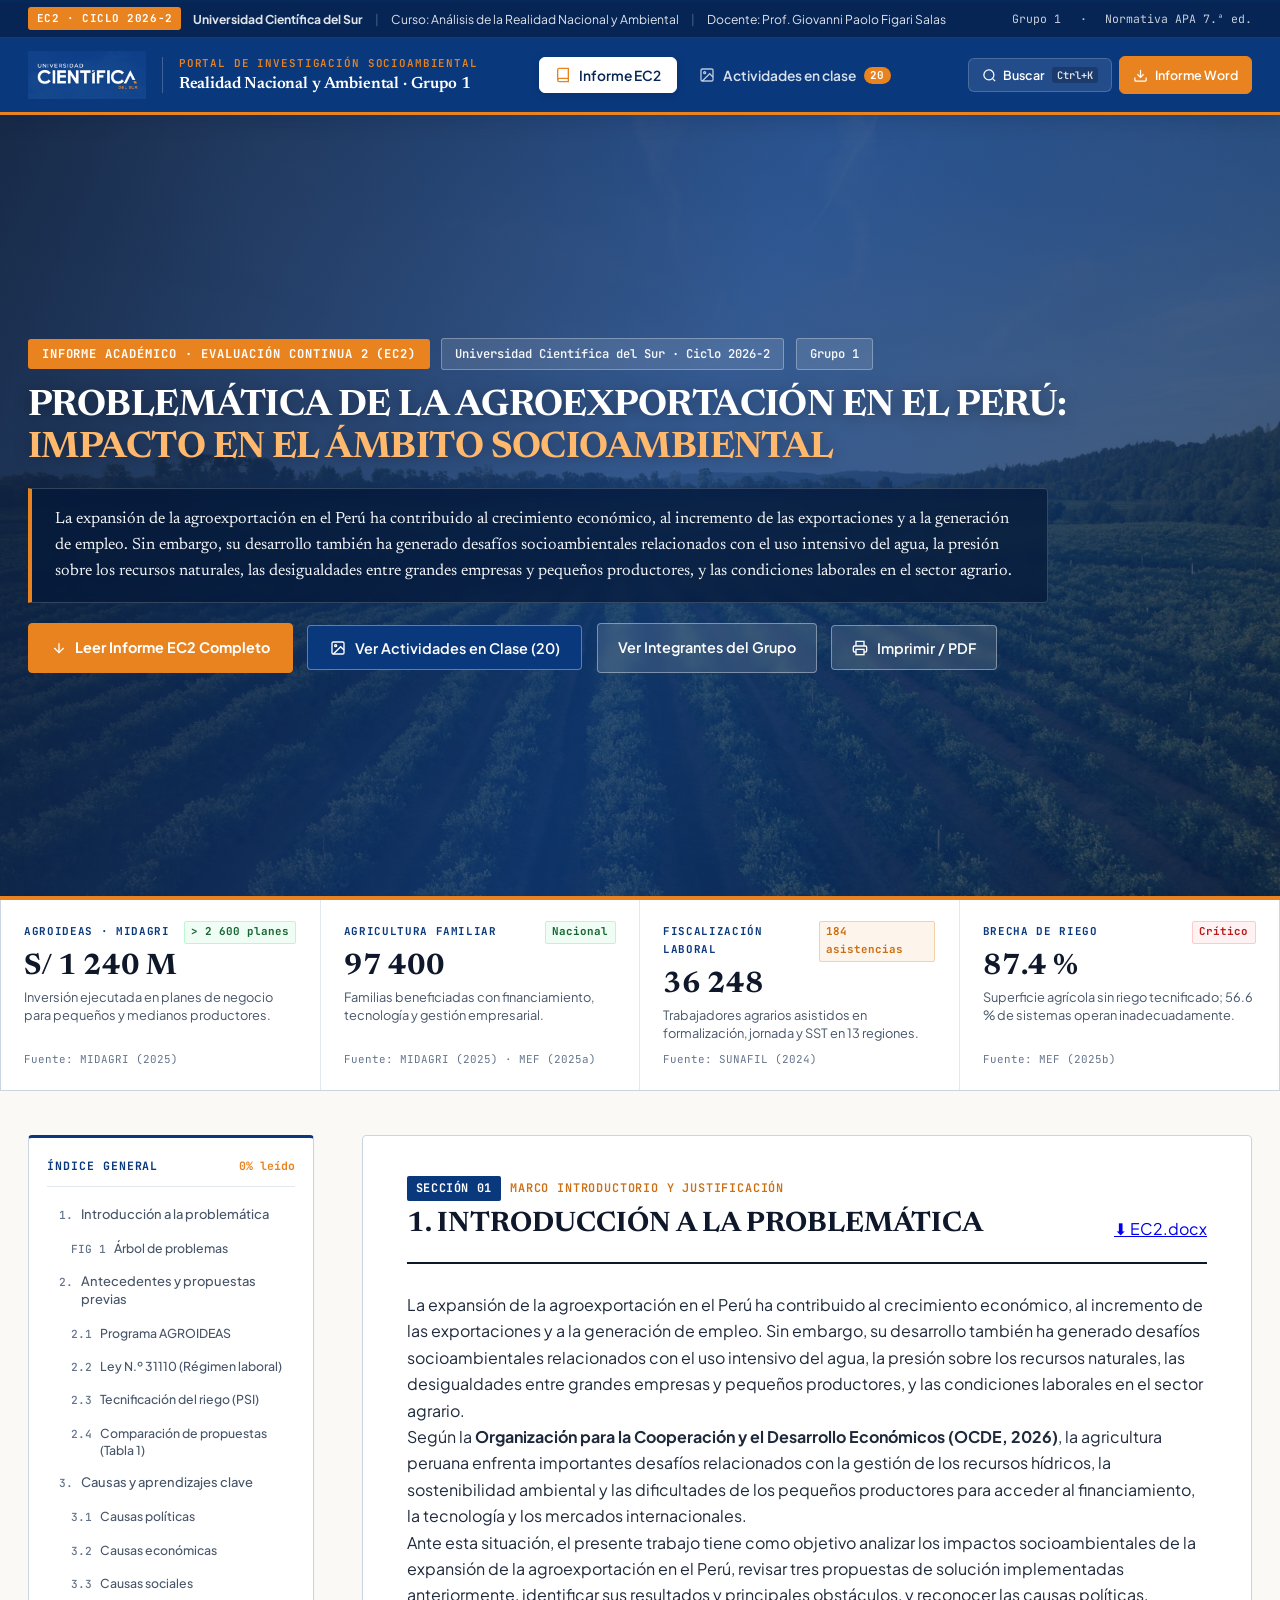
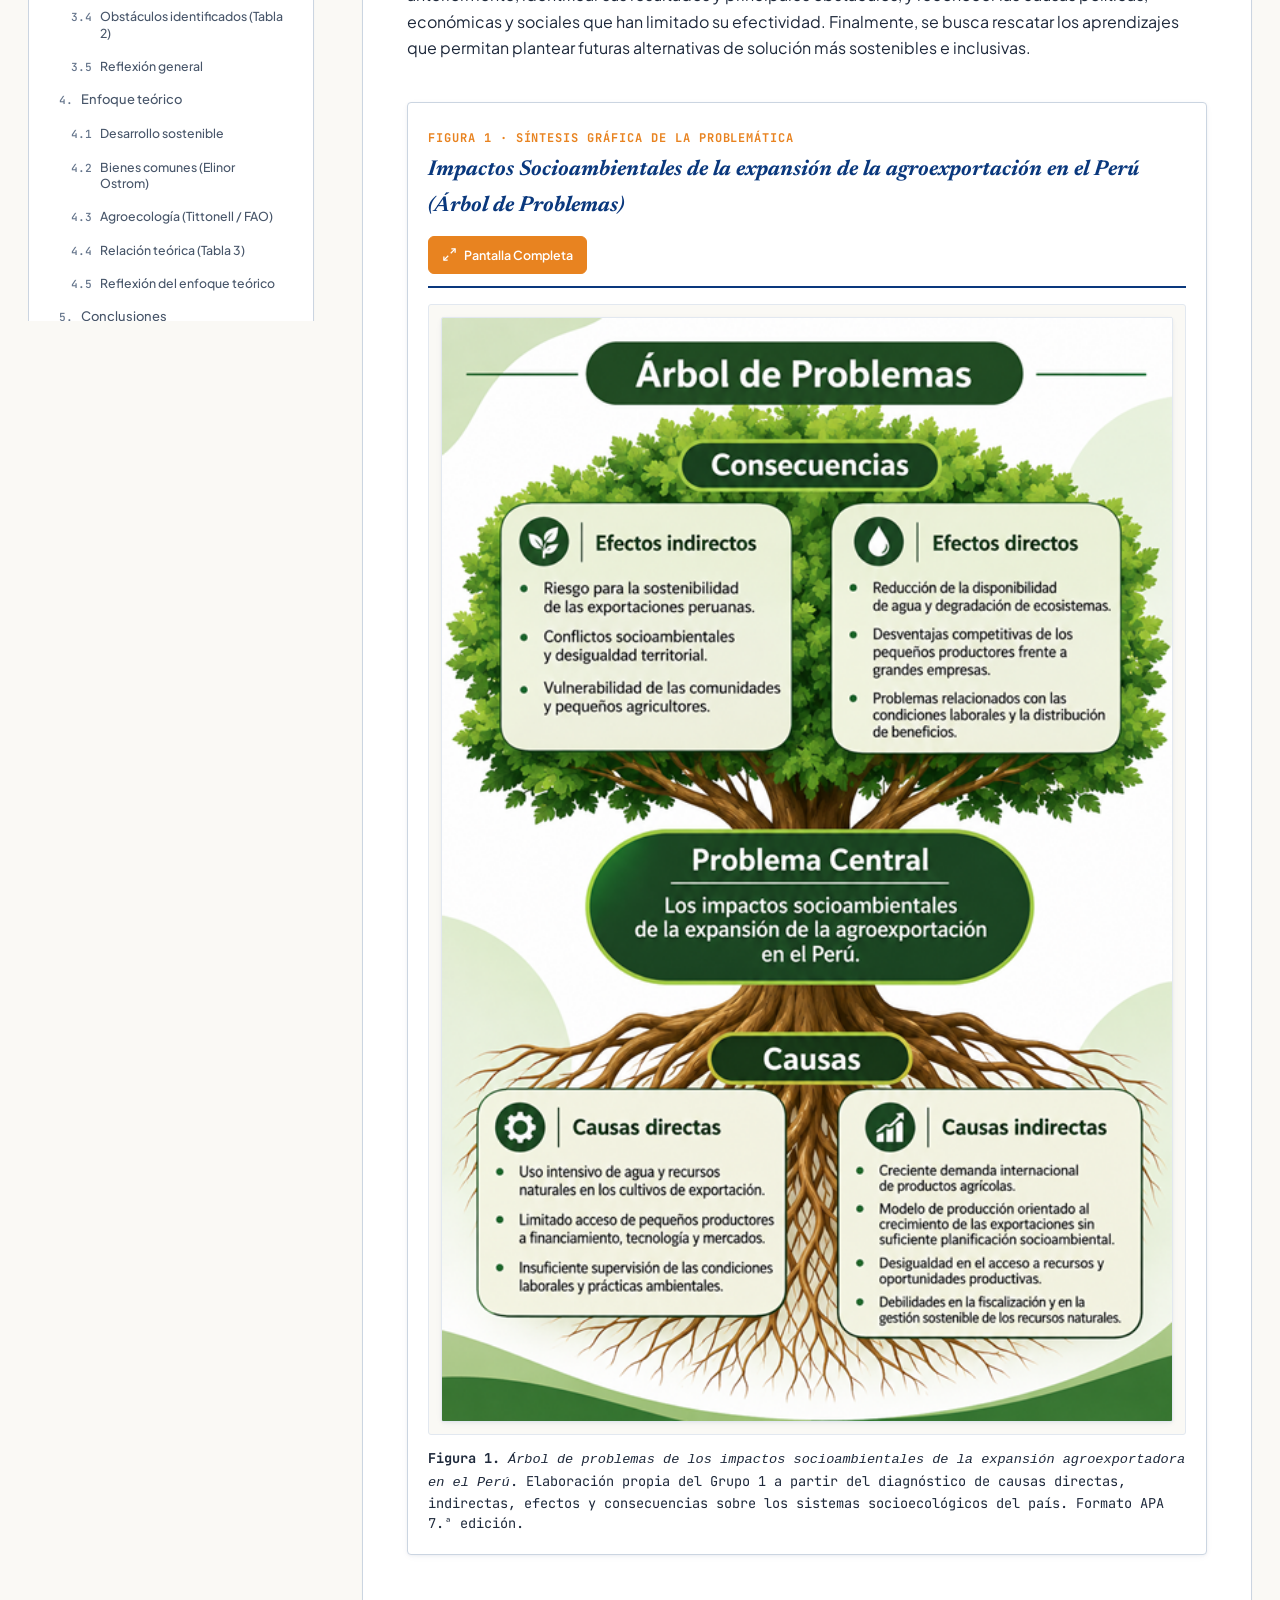
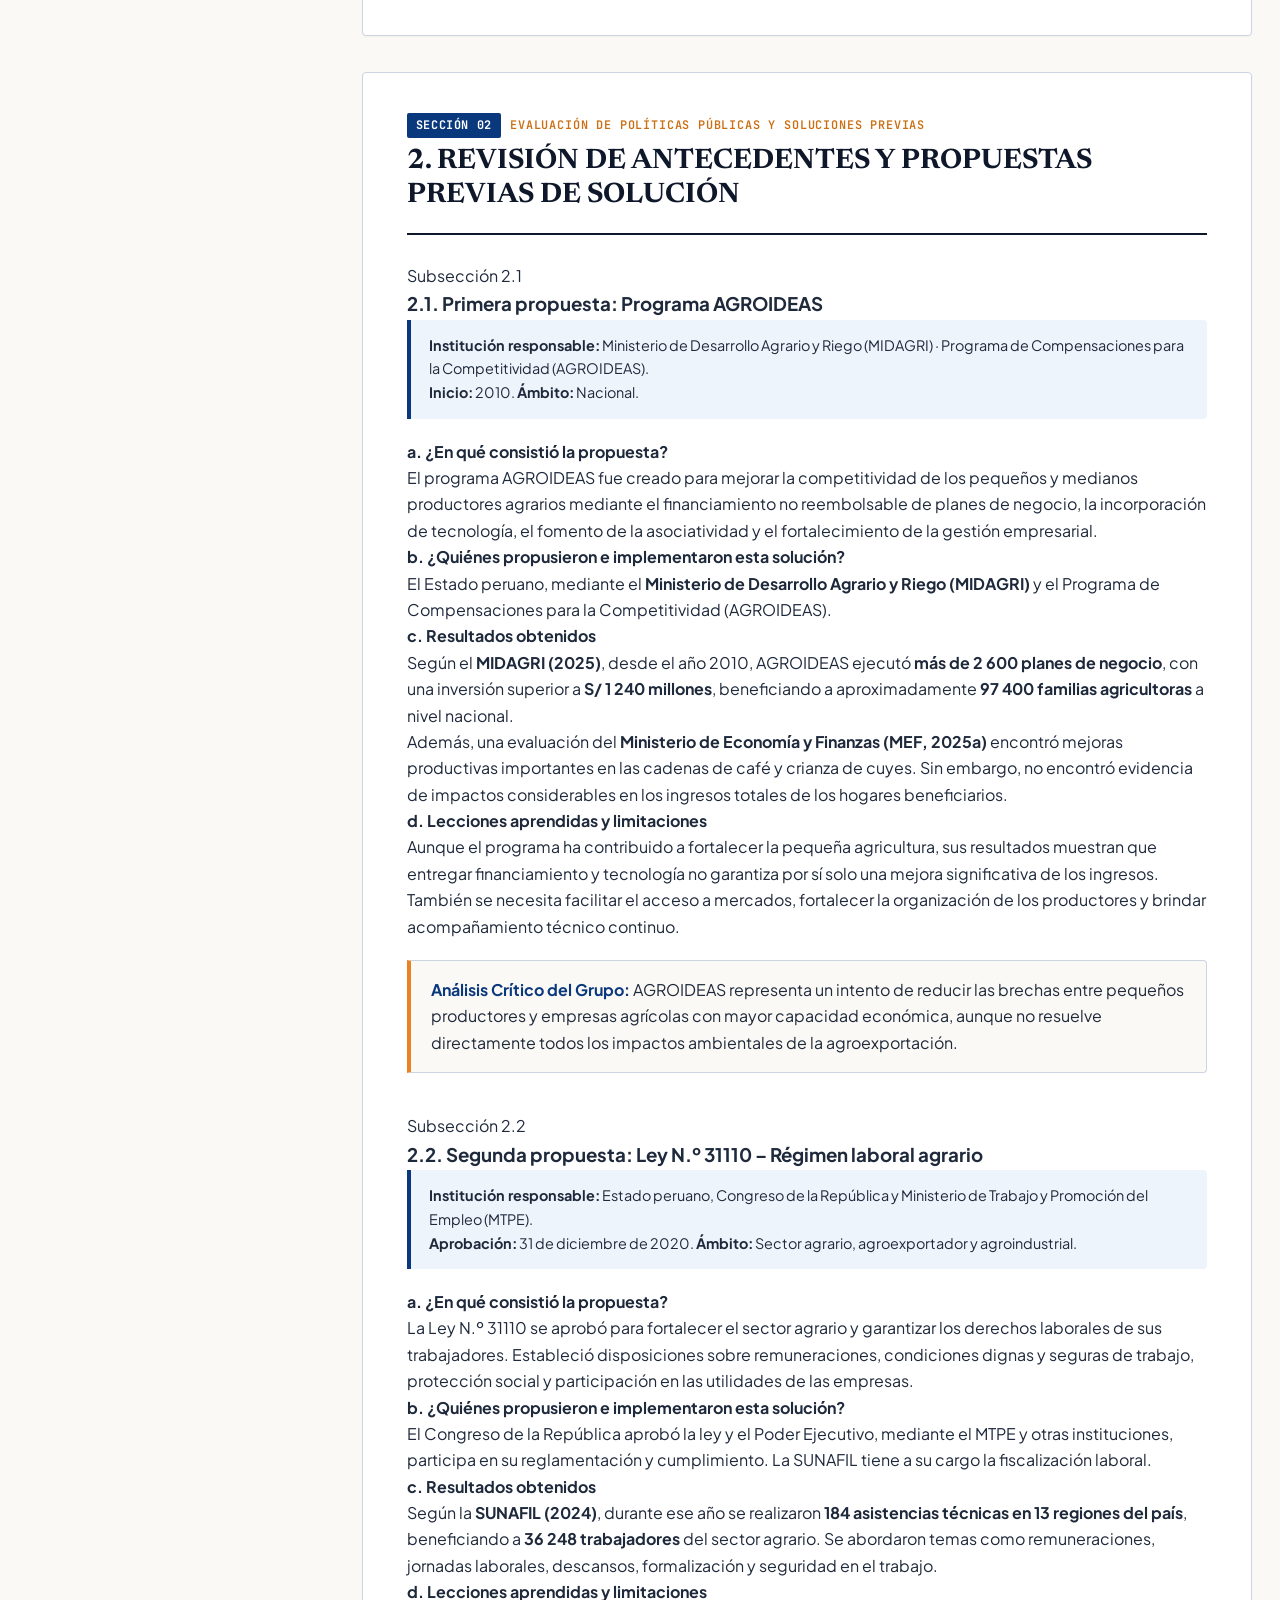
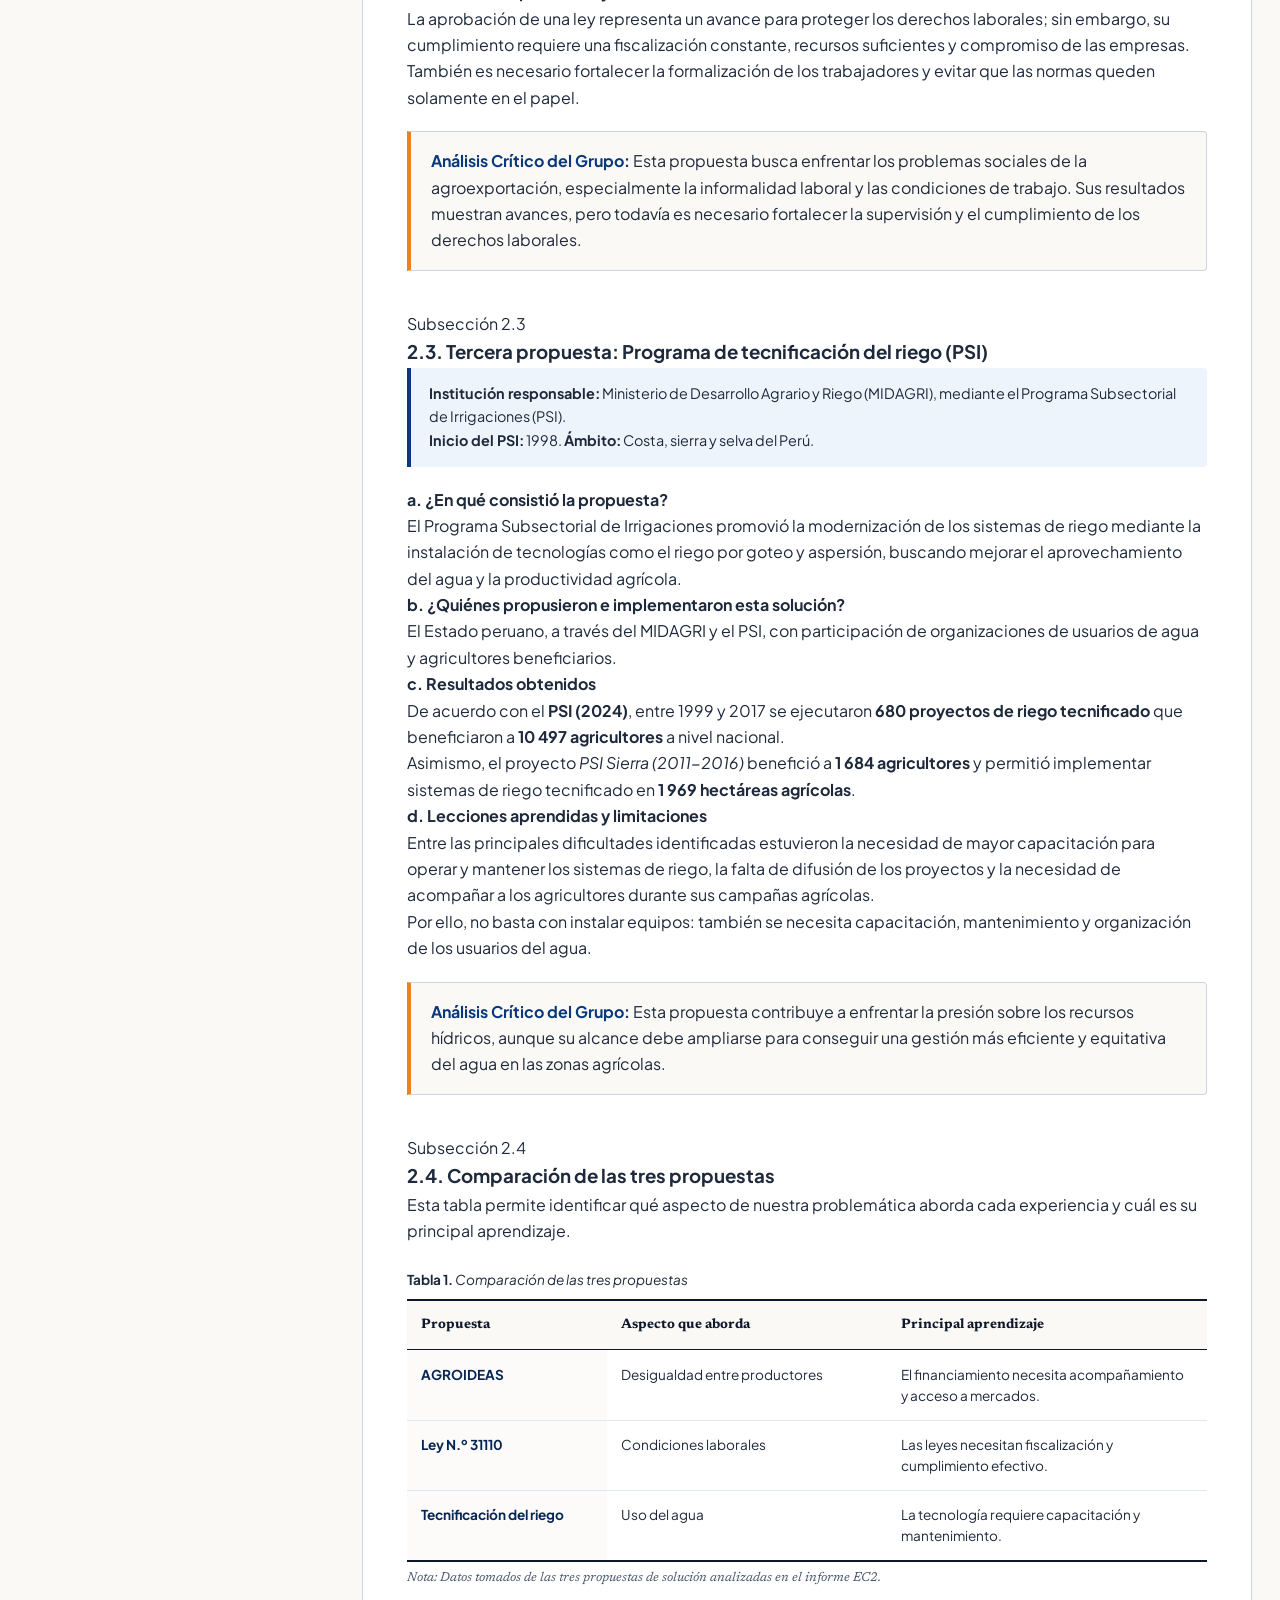
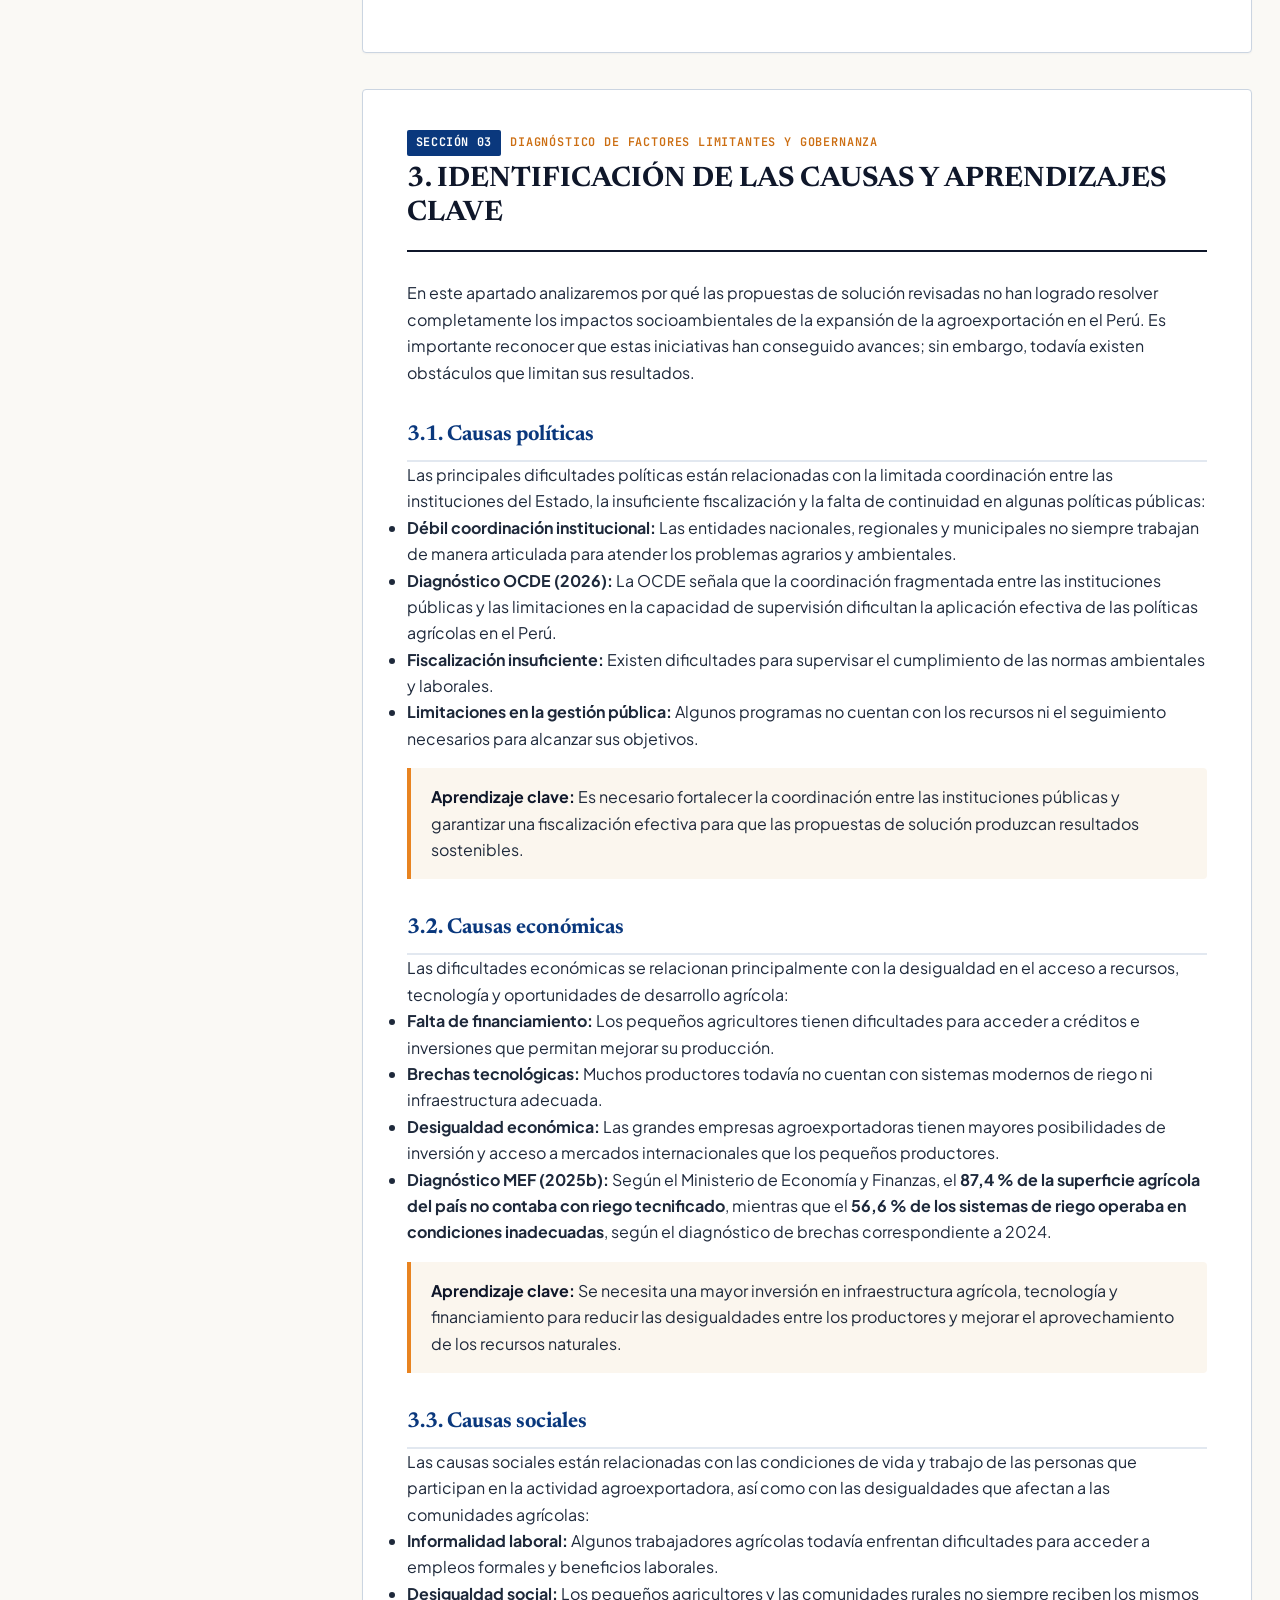
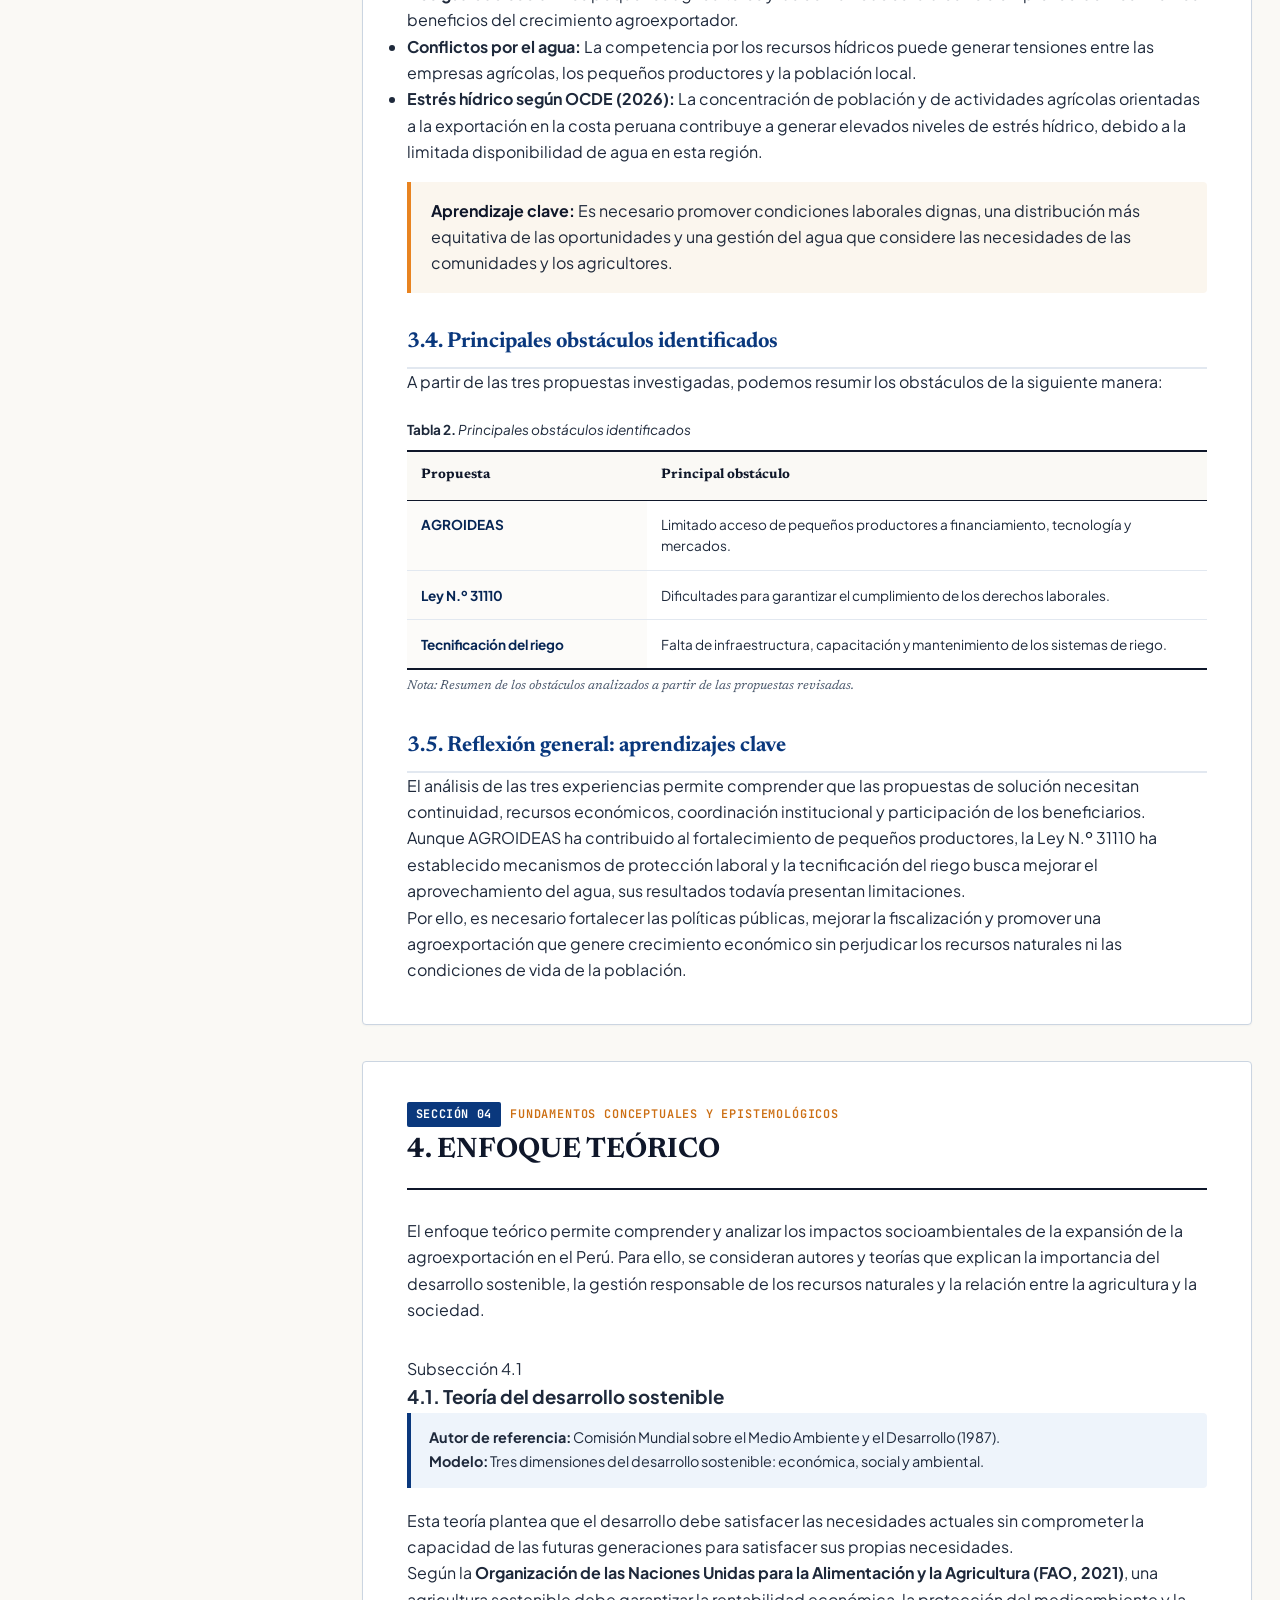
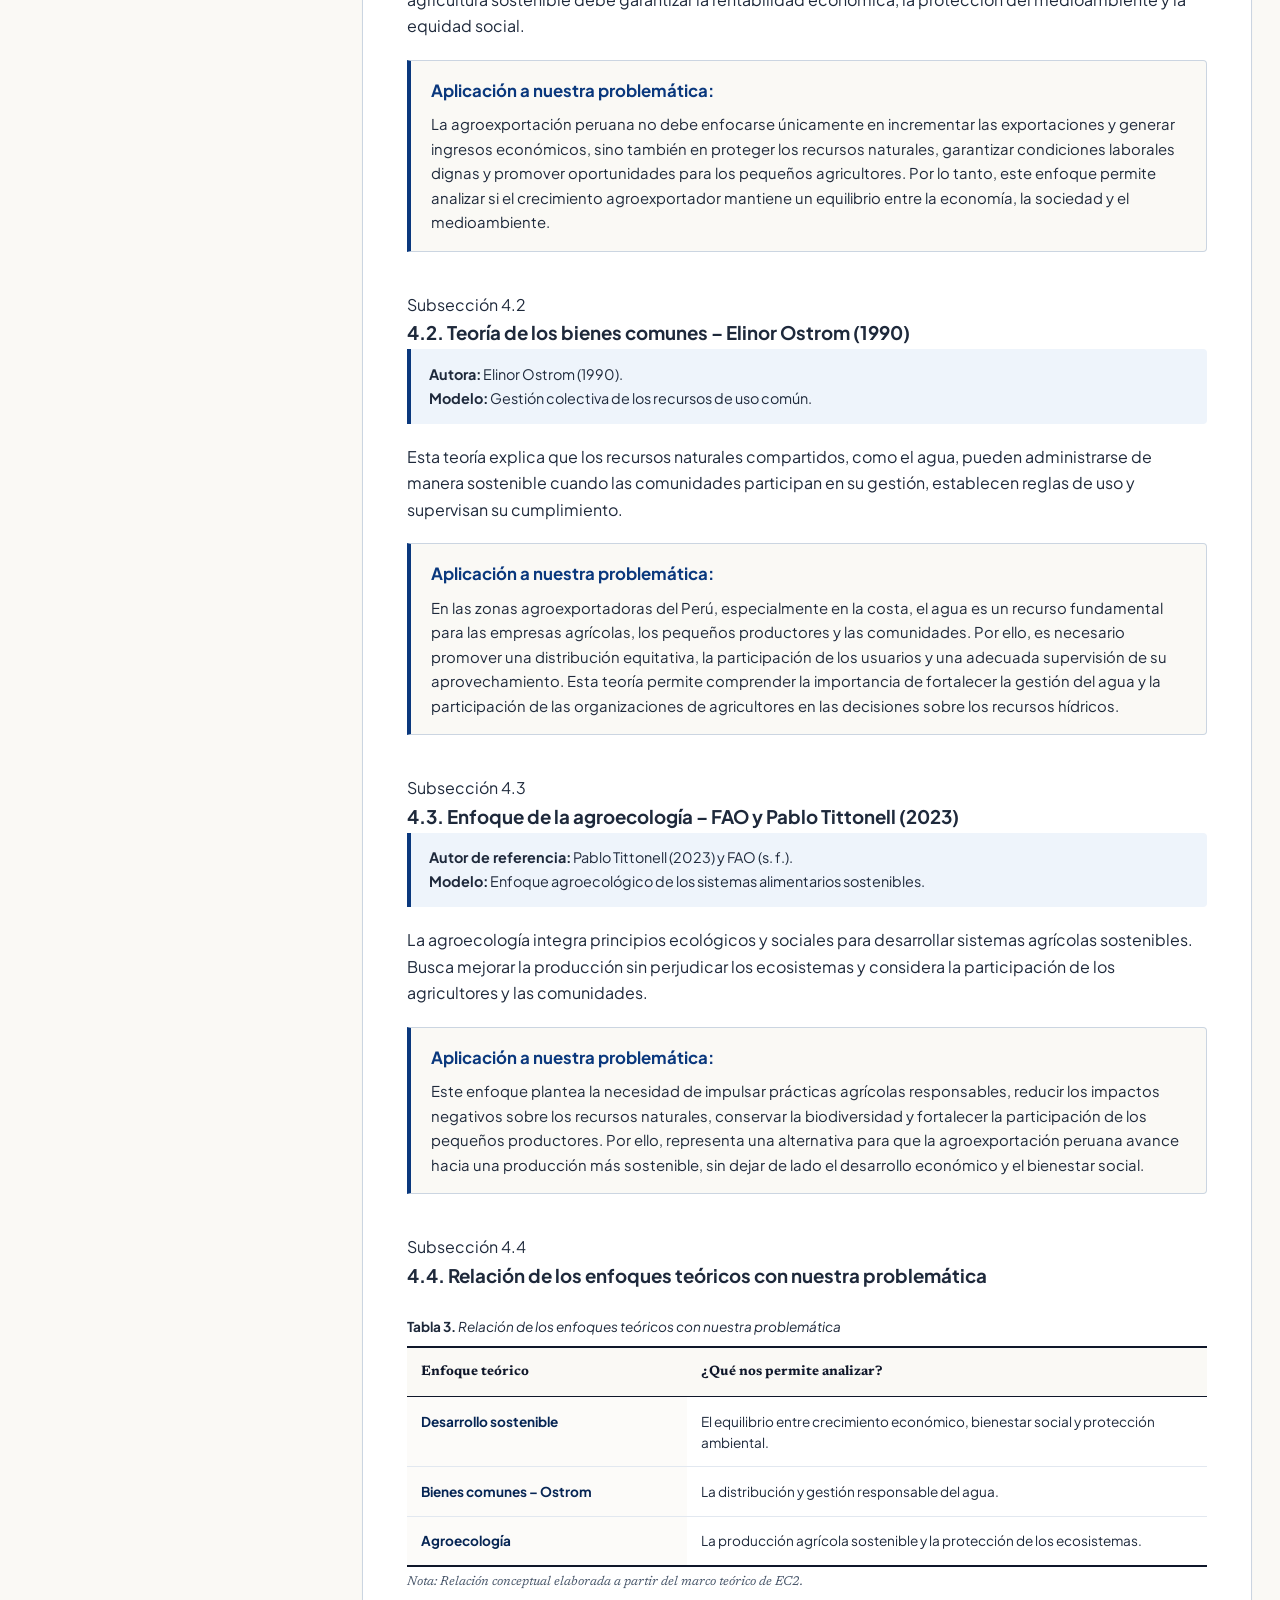
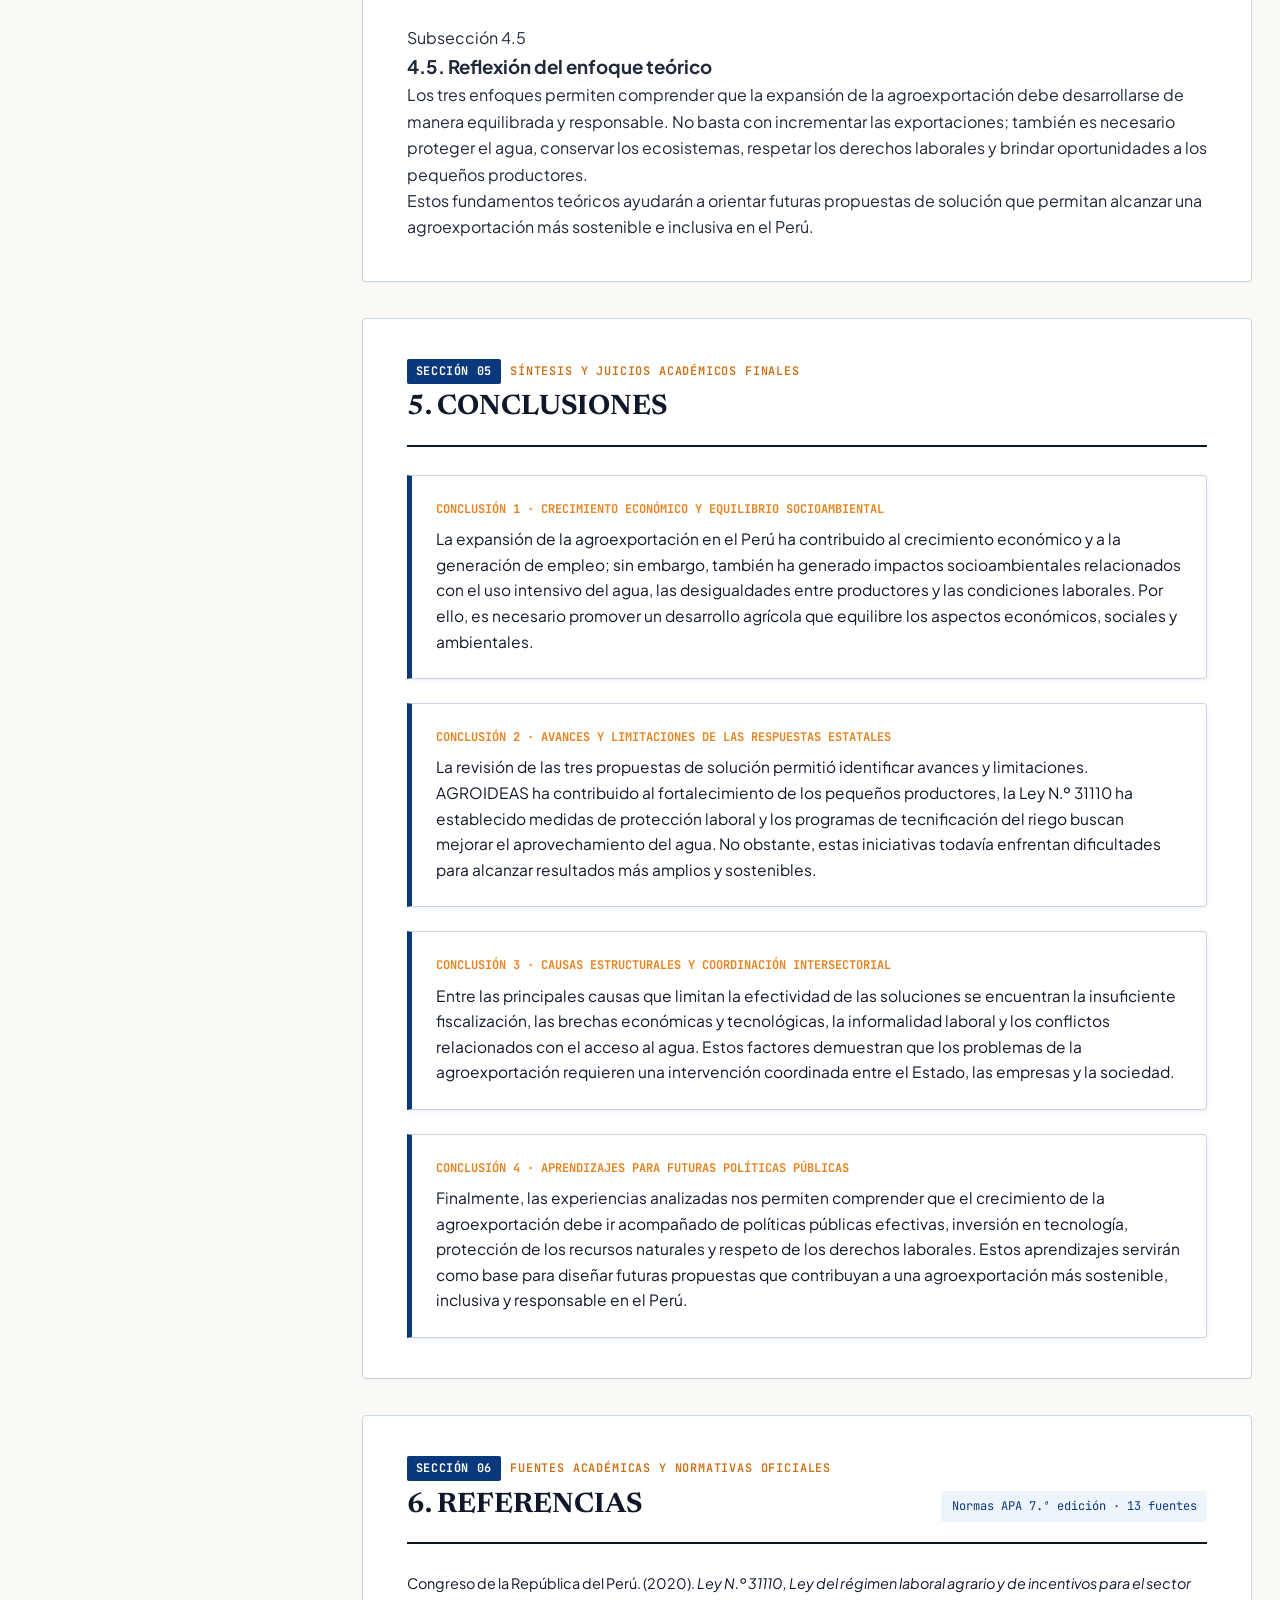
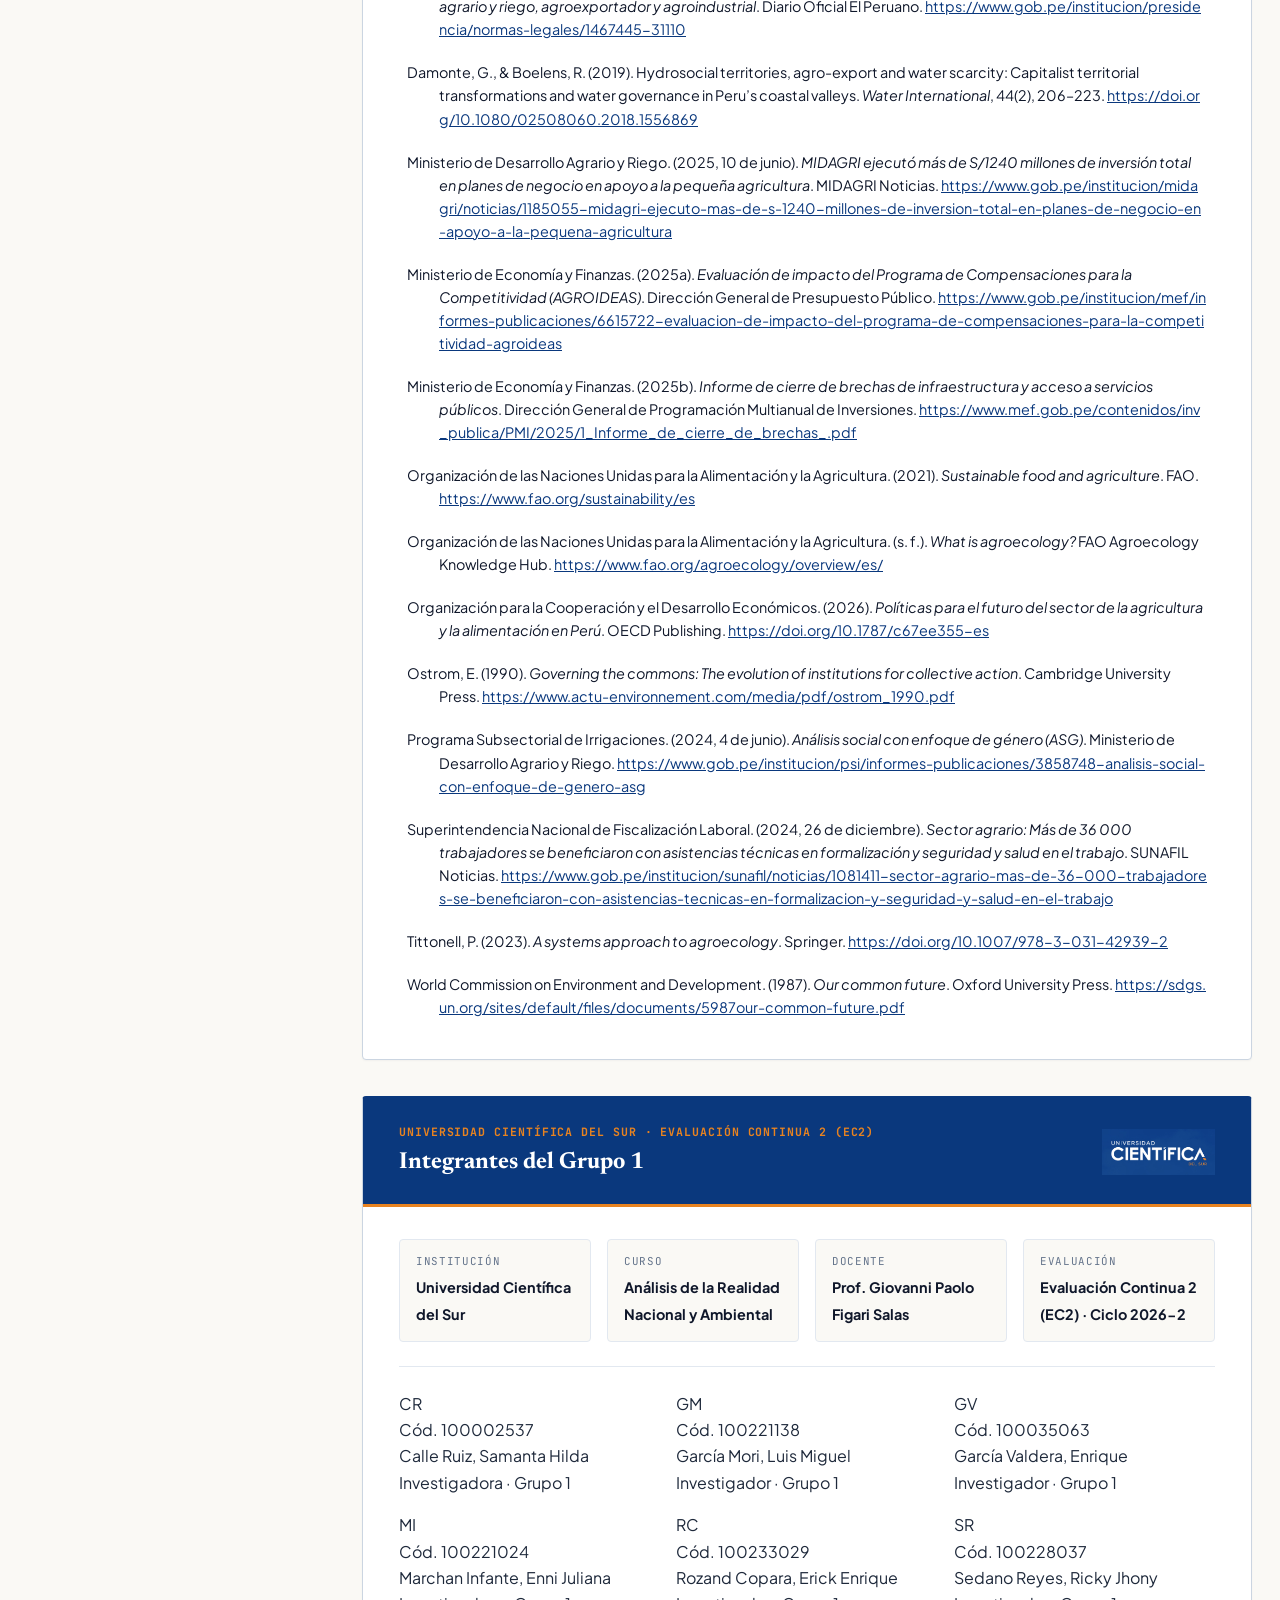
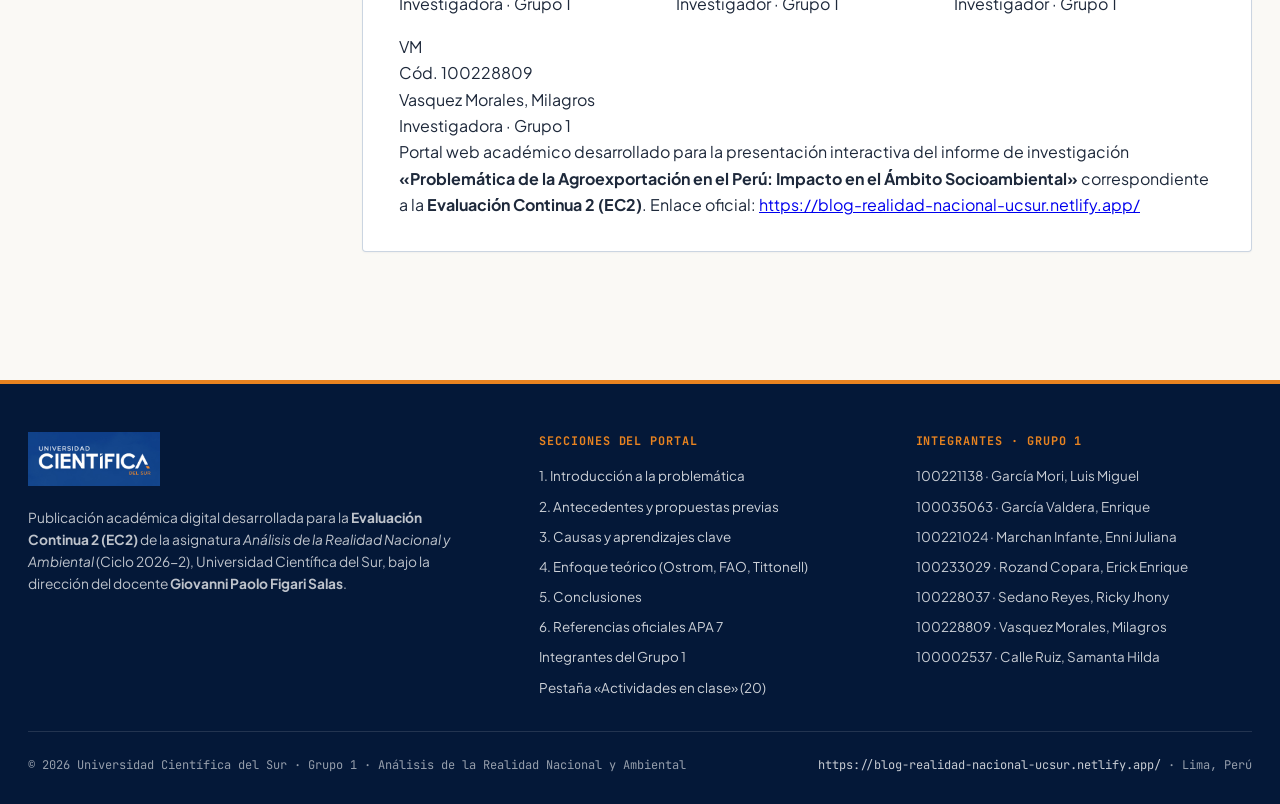
==== commit 998fe79e: "Corrige maquetacion del Hero y cinta de KPIs con diseno Swiss Grid original y bump cache v8" ====
--- a/index.html
+++ b/index.html
@@ -15,7 +15,7 @@
   <link href="https://fonts.googleapis.com/css2?family=JetBrains+Mono:wght@400;500;600;700&family=Newsreader:ital,opsz,wght@0,6..72,400;0,6..72,500;0,6..72,600;0,6..72,700;1,6..72,400;1,6..72,600&family=Plus+Jakarta+Sans:wght@400;500;600;700;800&display=swap" rel="stylesheet">
 
   <!-- Arquitectura CSS Modular UCSUR -->
-  <link rel="stylesheet" href="./styles.css?v=20261120_v7">
+  <link rel="stylesheet" href="./styles.css?v=20261120_v8">
 </head>
 <body data-default-view="blog">
 
@@ -139,68 +139,100 @@
           </p>
         </div>
 
-        <div class="hero-meta-row">
-          <div class="hero-meta-item">
-            <svg width="15" height="15" viewBox="0 0 24 24" fill="none" stroke="currentColor" stroke-width="2">
-              <path d="M20 21v-2a4 4 0 0 0-4-4H8a4 4 0 0 0-4 4v2"></path>
-              <circle cx="12" cy="7" r="4"></circle>
+        <div class="masthead-action-row">
+          <a href="#sec-introduccion" class="btn-editorial-amber">
+            <svg width="16" height="16" viewBox="0 0 24 24" fill="none" stroke="currentColor" stroke-width="2">
+              <line x1="12" y1="5" x2="12" y2="19"></line>
+              <polyline points="19 12 12 19 5 12"></polyline>
             </svg>
-            <span><strong>Grupo 1:</strong> Calle Ruiz, García Mori, García Valdera, Marchan, Rozand, Sedano, Vasquez</span>
-          </div>
-          <div class="hero-meta-item">
-            <svg width="15" height="15" viewBox="0 0 24 24" fill="none" stroke="currentColor" stroke-width="2">
-              <rect x="3" y="4" width="18" height="18" rx="2" ry="2"></rect>
-              <line x1="16" y1="2" x2="16" y2="6"></line>
-              <line x1="8" y1="2" x2="8" y2="6"></line>
-              <line x1="3" y1="10" x2="21" y2="10"></line>
+            <span>Leer Informe EC2 Completo</span>
+          </a>
+          <button type="button" class="btn-editorial-primary" data-switch-view="actividades">
+            <svg width="16" height="16" viewBox="0 0 24 24" fill="none" stroke="currentColor" stroke-width="2">
+              <rect x="3" y="3" width="18" height="18" rx="2" ry="2"></rect>
+              <circle cx="8.5" cy="8.5" r="1.5"></circle>
+              <polyline points="21 15 16 10 5 21"></polyline>
             </svg>
-            <span>Noviembre 2026 · Ciclo 2026-2</span>
-          </div>
-          <div class="hero-meta-item">
-            <svg width="15" height="15" viewBox="0 0 24 24" fill="none" stroke="currentColor" stroke-width="2">
-              <circle cx="12" cy="12" r="10"></circle>
-              <polyline points="12 6 12 12 16 14"></polyline>
+            <span>Ver Actividades en Clase (20)</span>
+          </button>
+          <a href="#sec-integrantes" class="btn-editorial-outline">
+            <span>Ver Integrantes del Grupo</span>
+          </a>
+          <button type="button" class="btn-editorial-outline" id="btn-print-report">
+            <svg width="16" height="16" viewBox="0 0 24 24" fill="none" stroke="currentColor" stroke-width="2">
+              <polyline points="6 9 6 2 18 2 18 9"></polyline>
+              <path d="M6 18H4a2 2 0 0 1-2-2v-5a2 2 0 0 1 2-2h16a2 2 0 0 1 2 2v5a2 2 0 0 1-2 2h-2"></path>
+              <rect x="6" y="14" width="12" height="8"></rect>
             </svg>
-            <span>Lectura Académica Completa · 12 min</span>
-          </div>
-        </div>
-
-        <!-- Barra de Métricas y KPIs de la Problemática (EC2) -->
-        <div class="kpi-metrics-grid">
-          <div class="kpi-card">
-            <div class="kpi-label">Inversión en Planes de Negocio</div>
-            <div class="kpi-value">S/ 1 240 M</div>
-            <div class="kpi-caption">> 2 600 planes ejecutados por AGROIDEAS desde 2010 (MIDAGRI, 2025).</div>
-          </div>
-          <div class="kpi-card">
-            <div class="kpi-label">Familias Agricultoras Apoyadas</div>
-            <div class="kpi-value">97 400</div>
-            <div class="kpi-caption">Familias beneficiarias de compensaciones para la competitividad.</div>
-          </div>
-          <div class="kpi-card">
-            <div class="kpi-label">Trabajadores Agrarios Capacitados</div>
-            <div class="kpi-value">36 248</div>
-            <div class="kpi-caption">184 asistencias técnicas en formalización y SST en 13 regiones (SUNAFIL, 2024).</div>
-          </div>
-          <div class="kpi-card">
-            <div class="kpi-label">Superficie sin Riego Tecnificado</div>
-            <div class="kpi-value">87.4 %</div>
-            <div class="kpi-caption">Brecha crítica de infraestructura agrícola en el Perú (MEF, 2025b).</div>
-          </div>
+            <span>Imprimir / PDF</span>
+          </button>
         </div>
 
       </div>
     </section>
 
-    <!-- Contenedor Principal: Barra Lateral (TOC) y Columna del Manuscrito -->
-    <div class="editorial-container">
-
-      <!-- Barra Lateral Pegajosa: Tabla de Contenidos Interactiva -->
-      <aside class="sidebar-column">
-        <div class="table-of-contents" id="manuscript-toc">
-          <div class="toc-header">
-            <span class="toc-eyebrow">Estructura del Informe EC2</span>
-            <h3 class="toc-heading">Tabla de Contenidos</h3>
+    <!-- Cinta de Indicadores Clave del Informe (EC2) -->
+    <div class="kpi-strip-wrapper">
+      <div class="kpi-editorial-strip" aria-label="Indicadores estadísticos principales de EC2">
+        <div class="kpi-cell">
+          <div>
+            <div class="kpi-cell-top">
+              <span class="kpi-category">AGROIDEAS · MIDAGRI</span>
+              <span class="kpi-trend-tag kpi-trend-up">> 2 600 planes</span>
+            </div>
+            <div class="kpi-figure">S/ 1 240 M</div>
+            <div class="kpi-caption">Inversión ejecutada en planes de negocio para pequeños y medianos productores.</div>
+          </div>
+          <div class="kpi-source-ref">Fuente: MIDAGRI (2025)</div>
+        </div>
+
+        <div class="kpi-cell">
+          <div>
+            <div class="kpi-cell-top">
+              <span class="kpi-category">Agricultura Familiar</span>
+              <span class="kpi-trend-tag kpi-trend-up">Nacional</span>
+            </div>
+            <div class="kpi-figure">97 400</div>
+            <div class="kpi-caption">Familias beneficiadas con financiamiento, tecnología y gestión empresarial.</div>
+          </div>
+          <div class="kpi-source-ref">Fuente: MIDAGRI (2025) · MEF (2025a)</div>
+        </div>
+
+        <div class="kpi-cell">
+          <div>
+            <div class="kpi-cell-top">
+              <span class="kpi-category">Fiscalización Laboral</span>
+              <span class="kpi-trend-tag kpi-trend-amber">184 asistencias</span>
+            </div>
+            <div class="kpi-figure">36 248</div>
+            <div class="kpi-caption">Trabajadores agrarios asistidos en formalización, jornada y SST en 13 regiones.</div>
+          </div>
+          <div class="kpi-source-ref">Fuente: SUNAFIL (2024)</div>
+        </div>
+
+        <div class="kpi-cell">
+          <div>
+            <div class="kpi-cell-top">
+              <span class="kpi-category">Brecha de Riego</span>
+              <span class="kpi-trend-tag kpi-trend-alert">Crítico</span>
+            </div>
+            <div class="kpi-figure">87.4 %</div>
+            <div class="kpi-caption">Superficie agrícola sin riego tecnificado; 56.6 % de sistemas operan inadecuadamente.</div>
+          </div>
+          <div class="kpi-source-ref">Fuente: MEF (2025b)</div>
+        </div>
+      </div>
+    </div>
+
+    <!-- Área de Trabajo Académico: Índice Lateral Sticky + Columna de Manuscrito -->
+    <div class="academic-workspace">
+
+      <!-- Barra Lateral: Índice de Contenidos y Accesos Directos -->
+      <aside class="toc-sidebar" aria-label="Índice del informe académico">
+        <div class="toc-panel">
+          <div class="toc-panel-header">
+            <span class="toc-panel-title">Índice General</span>
+            <span class="toc-progress-pct" id="toc-progress-pct">0% leído</span>
           </div>
           <ul class="toc-list" id="toc-list">
             <li><a href="#sec-introduccion" class="toc-link active"><span class="toc-num">1.</span><span>Introducción a la problemática</span></a></li>
@@ -236,28 +268,20 @@
             Revisa las infografías de investigación y los documentos colaborativos desarrollados durante las sesiones del curso (Semanas 1 a 6).
           </p>
           <button type="button" class="sidebar-callout-btn" data-switch-view="actividades">
-            <span>Ver 20 Actividades en Clase</span>
-            <svg width="14" height="14" viewBox="0 0 24 24" fill="none" stroke="currentColor" stroke-width="2">
-              <line x1="5" y1="12" x2="19" y2="12"></line>
-              <polyline points="12 5 19 12 12 19"></polyline>
-            </svg>
+            <span>Abrir «Actividades en clase»</span>
+            <span>→</span>
           </button>
         </div>
 
         <!-- Tarjeta de Descarga del Documento Word EC2 -->
-        <div class="sidebar-callout-card sidebar-download-card">
-          <div class="sidebar-callout-kicker">Documento Original</div>
+        <div class="sidebar-callout-card">
+          <div class="sidebar-callout-kicker">Documento Oficial</div>
           <h3 class="sidebar-callout-title">Informe EC2 en Word (.docx)</h3>
           <p class="sidebar-callout-desc">
             Descarga el archivo oficial con la investigación completa en formato Word editable.
           </p>
-          <a href="./EC2.docx" download="EC2.docx" class="sidebar-callout-btn sidebar-btn-amber">
-            <svg width="14" height="14" viewBox="0 0 24 24" fill="none" stroke="currentColor" stroke-width="2">
-              <path d="M21 15v4a2 2 0 0 1-2 2H5a2 2 0 0 1-2-2v-4"></path>
-              <polyline points="7 10 12 15 17 10"></polyline>
-              <line x1="12" y1="15" x2="12" y2="3"></line>
-            </svg>
-            <span>Descargar EC2.docx</span>
+          <a href="./EC2.docx" download="EC2.docx" class="sidebar-callout-btn" style="background:var(--ucsur-amber);color:white;border-color:var(--ucsur-amber);display:flex;align-items:center;justify-content:center;gap:0.5rem;text-decoration:none;font-weight:700;">
+            <span>⬇ Descargar EC2.docx</span>
           </a>
         </div>
       </aside>
@@ -378,16 +402,16 @@
                 Según el <strong>MIDAGRI (2025)</strong>, desde el año 2010, AGROIDEAS ejecutó <strong>más de 2 600 planes de negocio</strong>, con una inversión superior a <strong>S/ 1 240 millones</strong>, beneficiando a aproximadamente <strong>97 400 familias agricultoras</strong> a nivel nacional.
               </p>
               <p>
-                Además, una evaluación independiente del <strong>Ministerio de Economía y Finanzas (MEF, 2025a)</strong> encontró mejoras productivas importantes en cadenas específicas como el café y la crianza de cuyes. Sin embargo, dicha evaluación <em>no encontró evidencia de impactos considerables en los ingresos totales de los hogares beneficiarios</em>.
+                Además, una evaluación del <strong>Ministerio de Economía y Finanzas (MEF, 2025a)</strong> encontró mejoras productivas importantes en las cadenas de café y crianza de cuyes. Sin embargo, no encontró evidencia de impactos considerables en los ingresos totales de los hogares beneficiarios.
               </p>
 
               <h4>d. Lecciones aprendidas y limitaciones</h4>
               <p>
-                Aunque el programa ha contribuido a fortalecer la pequeña agricultura, sus resultados demuestran que entregar financiamiento y tecnología no garantiza por sí solo una mejora significativa y sostenible de los ingresos. También se requiere facilitar el acceso real a mercados competitivos, consolidar la organización interna de los productores y brindar un acompañamiento técnico continuo durante todas las fases de comercialización.
+                Aunque el programa ha contribuido a fortalecer la pequeña agricultura, sus resultados muestran que entregar financiamiento y tecnología no garantiza por sí solo una mejora significativa de los ingresos. También se necesita facilitar el acceso a mercados, fortalecer la organización de los productores y brindar acompañamiento técnico continuo.
               </p>
 
               <div class="analysis-callout-box" style="background:var(--bg-paper);border:1px solid var(--line-strong);border-left:4px solid var(--ucsur-amber);padding:1rem 1.25rem;border-radius:0 4px 4px 0;margin-top:1.25rem;">
-                <strong style="color:var(--ucsur-navy);">Análisis Crítico del Grupo:</strong> AGROIDEAS representa un intento valioso de reducir las brechas entre los pequeños productores y las empresas agrícolas con mayor capacidad económica, aunque no resuelve directamente todos los impactos ambientales derivados de la expansión agroexportadora.
+                <strong style="color:var(--ucsur-navy);">Análisis Crítico del Grupo:</strong> AGROIDEAS representa un intento de reducir las brechas entre pequeños productores y empresas agrícolas con mayor capacidad económica, aunque no resuelve directamente todos los impactos ambientales de la agroexportación.
               </div>
             </div>
           </article>
@@ -402,33 +426,33 @@
             <div class="article-body prose">
               <div class="info-meta-card" style="background:#EEF4FB;border-left:4px solid var(--ucsur-navy);padding:0.85rem 1.15rem;margin-bottom:1.25rem;border-radius:0 4px 4px 0;">
                 <p style="margin:0;font-size:0.9rem;">
-                  <strong>Institución responsable:</strong> Estado peruano, Congreso de la República, Ministerio de Trabajo y Promoción del Empleo (MTPE) y SUNAFIL.<br>
+                  <strong>Institución responsable:</strong> Estado peruano, Congreso de la República y Ministerio de Trabajo y Promoción del Empleo (MTPE).<br>
                   <strong>Aprobación:</strong> 31 de diciembre de 2020. <strong>Ámbito:</strong> Sector agrario, agroexportador y agroindustrial.
                 </p>
               </div>
 
               <h4>a. ¿En qué consistió la propuesta?</h4>
               <p>
-                La Ley N.º 31110 se aprobó con el propósito de fortalecer el sector agrario y garantizar los derechos laborales fundamentales de sus trabajadores. La norma estableció disposiciones expresas sobre remuneraciones mínimas (Bono Especial por Trabajo Agrario - BETA), condiciones dignas y seguras de trabajo, cobertura de protección social en salud (EsSalud) y participación en las utilidades de las empresas agroexportadoras.
+                La Ley N.º 31110 se aprobó para fortalecer el sector agrario y garantizar los derechos laborales de sus trabajadores. Estableció disposiciones sobre remuneraciones, condiciones dignas y seguras de trabajo, protección social y participación en las utilidades de las empresas.
               </p>
 
               <h4>b. ¿Quiénes propusieron e implementaron esta solución?</h4>
               <p>
-                El Congreso de la República aprobó la ley tras las movilizaciones agrarias de fines de 2020. El Poder Ejecutivo, a través del MTPE y los sectores correspondientes, participa en su reglamentación y cumplimiento, mientras que la <strong>Superintendencia Nacional de Fiscalización Laboral (SUNAFIL)</strong> tiene a su cargo la inspección y fiscalización laboral.
+                El Congreso de la República aprobó la ley y el Poder Ejecutivo, mediante el MTPE y otras instituciones, participa en su reglamentación y cumplimiento. La SUNAFIL tiene a su cargo la fiscalización laboral.
               </p>
 
               <h4>c. Resultados obtenidos</h4>
               <p>
-                De acuerdo con la <strong>SUNAFIL (2024)</strong>, durante ese año se llevaron a cabo <strong>184 asistencias técnicas en 13 regiones</strong> del país, beneficiando a <strong>36 248 trabajadores</strong> del sector agrario. Durante estas jornadas se abordaron aspectos clave como el cálculo de remuneraciones, jornadas máximas de trabajo, descansos remunerados, formalización de contratos y normas de seguridad y salud en el trabajo (SST).
+                Según la <strong>SUNAFIL (2024)</strong>, durante ese año se realizaron <strong>184 asistencias técnicas en 13 regiones del país</strong>, beneficiando a <strong>36 248 trabajadores</strong> del sector agrario. Se abordaron temas como remuneraciones, jornadas laborales, descansos, formalización y seguridad en el trabajo.
               </p>
 
               <h4>d. Lecciones aprendidas y limitaciones</h4>
               <p>
-                La promulgación de un marco legal representa un avance formal indiscutible para la protección de los derechos laborales; sin embargo, su efectividad real exige una fiscalización permanente, inspectores suficientes en campo y un compromiso auténtico del empresariado agrario. Es imperativo consolidar la formalización laboral para impedir que los derechos reconocidos queden únicamente consignados en el papel.
+                La aprobación de una ley representa un avance para proteger los derechos laborales; sin embargo, su cumplimiento requiere una fiscalización constante, recursos suficientes y compromiso de las empresas. También es necesario fortalecer la formalización de los trabajadores y evitar que las normas queden solamente en el papel.
               </p>
 
               <div class="analysis-callout-box" style="background:var(--bg-paper);border:1px solid var(--line-strong);border-left:4px solid var(--ucsur-amber);padding:1rem 1.25rem;border-radius:0 4px 4px 0;margin-top:1.25rem;">
-                <strong style="color:var(--ucsur-navy);">Análisis Crítico del Grupo:</strong> Esta propuesta busca enfrentar las graves asimetrías sociales de la agroexportación, en particular la informalidad y la precariedad de las condiciones laborales. Si bien evidencia avances normativos y asistenciales, subsiste la urgencia de dotar de mayores recursos a la supervisión inspectiva en zonas rurales apartadas.
+                <strong style="color:var(--ucsur-navy);">Análisis Crítico del Grupo:</strong> Esta propuesta busca enfrentar los problemas sociales de la agroexportación, especialmente la informalidad laboral y las condiciones de trabajo. Sus resultados muestran avances, pero todavía es necesario fortalecer la supervisión y el cumplimiento de los derechos laborales.
               </div>
             </div>
           </article>
@@ -443,39 +467,39 @@
             <div class="article-body prose">
               <div class="info-meta-card" style="background:#EEF4FB;border-left:4px solid var(--ucsur-navy);padding:0.85rem 1.15rem;margin-bottom:1.25rem;border-radius:0 4px 4px 0;">
                 <p style="margin:0;font-size:0.9rem;">
-                  <strong>Institución responsable:</strong> Ministerio de Desarrollo Agrario y Riego (MIDAGRI), a través del Programa Subsectorial de Irrigaciones (PSI).<br>
+                  <strong>Institución responsable:</strong> Ministerio de Desarrollo Agrario y Riego (MIDAGRI), mediante el Programa Subsectorial de Irrigaciones (PSI).<br>
                   <strong>Inicio del PSI:</strong> 1998. <strong>Ámbito:</strong> Costa, sierra y selva del Perú.
                 </p>
               </div>
 
               <h4>a. ¿En qué consistió la propuesta?</h4>
               <p>
-                El Programa Subsectorial de Irrigaciones impulsó la tecnificación y modernización integral de los sistemas de riego parcelario mediante la implementación de infraestructura de riego presurizado por goteo y aspersión, con el objetivo de elevar la eficiencia en el uso del agua y potenciar la productividad agrícola.
+                El Programa Subsectorial de Irrigaciones promovió la modernización de los sistemas de riego mediante la instalación de tecnologías como el riego por goteo y aspersión, buscando mejorar el aprovechamiento del agua y la productividad agrícola.
               </p>
 
               <h4>b. ¿Quiénes propusieron e implementaron esta solución?</h4>
               <p>
-                El Estado peruano mediante el MIDAGRI y el PSI, articulando esfuerzos con las Juntas y Comisiones de Usuarios de Agua y los comités de regantes beneficiarios.
+                El Estado peruano, a través del MIDAGRI y el PSI, con participación de organizaciones de usuarios de agua y agricultores beneficiarios.
               </p>
 
               <h4>c. Resultados obtenidos</h4>
               <p>
-                De acuerdo con el informe oficial del <strong>PSI (2024)</strong>, entre 1999 y 2017 se ejecutaron <strong>680 proyectos de riego tecnificado</strong> que beneficiaron directamente a <strong>10 497 agricultores</strong> a escala nacional.
-              </p>
-              <p>
-                Asimismo, el subproyecto específico <em>PSI Sierra (2011–2016)</em> favoreció a <strong>1 684 agricultores</strong> y permitió tecnificar el riego en <strong>1 969 hectáreas agrícolas</strong> en zonas altoandinas de alta vulnerabilidad.
+                De acuerdo con el <strong>PSI (2024)</strong>, entre 1999 y 2017 se ejecutaron <strong>680 proyectos de riego tecnificado</strong> que beneficiaron a <strong>10 497 agricultores</strong> a nivel nacional.
+              </p>
+              <p>
+                Asimismo, el proyecto <em>PSI Sierra (2011-2016)</em> benefició a <strong>1 684 agricultores</strong> y permitió implementar sistemas de riego tecnificado en <strong>1 969 hectáreas agrícolas</strong>.
               </p>
 
               <h4>d. Lecciones aprendidas y limitaciones</h4>
               <p>
-                Entre las mayores dificultades detectadas destacaron la insuficiente capacitación técnica a los regantes para la operación y mantenimiento continuo de los cabezales de riego, la escasa difusión de los proyectos en comunidades alejadas y la ausencia de acompañamiento agronómico durante las sucesivas campañas agrícolas.
-              </p>
-              <p>
-                Por consiguiente, se comprueba que no basta con suministrar bombas y mangueras: resulta imprescindible afianzar la capacitación operativa, el fondo de mantenimiento y la gobernanza comunitaria de los usuarios de riego.
+                Entre las principales dificultades identificadas estuvieron la necesidad de mayor capacitación para operar y mantener los sistemas de riego, la falta de difusión de los proyectos y la necesidad de acompañar a los agricultores durante sus campañas agrícolas.
+              </p>
+              <p>
+                Por ello, no basta con instalar equipos: también se necesita capacitación, mantenimiento y organización de los usuarios del agua.
               </p>
 
               <div class="analysis-callout-box" style="background:var(--bg-paper);border:1px solid var(--line-strong);border-left:4px solid var(--ucsur-amber);padding:1rem 1.25rem;border-radius:0 4px 4px 0;margin-top:1.25rem;">
-                <strong style="color:var(--ucsur-navy);">Análisis Crítico del Grupo:</strong> La tecnificación constituye una herramienta fundamental frente a la escasez hídrica; sin embargo, su cobertura debe ampliarse y democratizarse para que la eficiencia en el uso del agua no sea patrimonio exclusivo de las grandes corporaciones agroindustriales.
+                <strong style="color:var(--ucsur-navy);">Análisis Crítico del Grupo:</strong> Esta propuesta contribuye a enfrentar la presión sobre los recursos hídricos, aunque su alcance debe ampliarse para conseguir una gestión más eficiente y equitativa del agua en las zonas agrícolas.
               </div>
             </div>
           </article>
@@ -489,12 +513,12 @@
 
             <div class="article-body prose">
               <p>
-                La siguiente matriz comparativa (Tabla 1) permite contrastar qué aspecto central de la problemática socioambiental de la agroexportación aborda cada una de las experiencias estatales analizadas, así como sintetizar su principal aprendizaje institucional.
+                Esta tabla permite identificar qué aspecto de nuestra problemática aborda cada experiencia y cuál es su principal aprendizaje.
               </p>
 
               <div class="apa-table-wrapper" style="margin:1.5rem 0;">
                 <div class="apa-table-caption" style="font-size:0.85rem;margin-bottom:0.5rem;color:var(--ink-800);">
-                  <strong>Tabla 1.</strong> <em>Comparación entre las tres propuestas previas de solución</em>
+                  <strong>Tabla 1.</strong> <em>Comparación de las tres propuestas</em>
                 </div>
                 <div class="apa-table-scroll">
                   <table class="apa-table" style="min-width:600px;width:100%;">
@@ -509,23 +533,23 @@
                       <tr>
                         <td><strong>AGROIDEAS</strong></td>
                         <td>Desigualdad entre productores</td>
-                        <td>El financiamiento necesita acompañamiento técnico y acceso a mercados.</td>
+                        <td>El financiamiento necesita acompañamiento y acceso a mercados.</td>
                       </tr>
                       <tr>
                         <td><strong>Ley N.º 31110</strong></td>
                         <td>Condiciones laborales</td>
-                        <td>Las leyes necesitan fiscalización y cumplimiento efectivo en campo.</td>
+                        <td>Las leyes necesitan fiscalización y cumplimiento efectivo.</td>
                       </tr>
                       <tr>
-                        <td><strong>Tecnificación del riego (PSI)</strong></td>
-                        <td>Uso del agua y eficiencia hídrica</td>
-                        <td>La tecnología requiere capacitación técnica y sostenibilidad en el mantenimiento.</td>
+                        <td><strong>Tecnificación del riego</strong></td>
+                        <td>Uso del agua</td>
+                        <td>La tecnología requiere capacitación y mantenimiento.</td>
                       </tr>
                     </tbody>
                   </table>
                 </div>
                 <div class="apa-table-note" style="font-size:0.8rem;color:var(--ink-600);margin-top:0.4rem;font-style:italic;">
-                  <em>Nota:</em> Elaboración propia del Grupo 1 a partir de las memorias de gestión de MIDAGRI (2025), SUNAFIL (2024) y PSI (2024).
+                  <em>Nota:</em> Datos tomados de las tres propuestas de solución analizadas en el informe EC2.
                 </div>
               </div>
             </div>
@@ -548,7 +572,7 @@
 
           <article class="manuscript-article">
             <div class="article-lead-paragraph">
-              En este apartado analizaremos por qué las propuestas de solución revisadas no han logrado resolver completamente los impactos socioambientales de la expansión de la agroexportación en el Perú. Es indispensable reconocer los avances alcanzados, identificando con rigor autocrítico los obstáculos estructurales que restringen su impacto.
+              En este apartado analizaremos por qué las propuestas de solución revisadas no han logrado resolver completamente los impactos socioambientales de la expansión de la agroexportación en el Perú. Es importante reconocer que estas iniciativas han conseguido avances; sin embargo, todavía existen obstáculos que limitan sus resultados.
             </div>
 
             <div class="article-body prose">
@@ -559,24 +583,24 @@
                   3.1. Causas políticas
                 </h3>
                 <p>
-                  Las principales dificultades políticas residen en la débil coordinación entre los tres niveles de gobierno, la insuficiente fiscalización y la carencia de continuidad en las políticas agrarias de largo plazo:
+                  Las principales dificultades políticas están relacionadas con la limitada coordinación entre las instituciones del Estado, la insuficiente fiscalización y la falta de continuidad en algunas políticas públicas:
                 </p>
                 <ul>
                   <li>
-                    <strong>Débil coordinación institucional:</strong> Las entidades nacionales (MIDAGRI, MINAM, MTPE), los Gobiernos Regionales y las municipalidades operan de manera fragmentada, sin una articulación intersectorial efectiva frente a los conflictos socioambientales.
+                    <strong>Débil coordinación institucional:</strong> Las entidades nacionales, regionales y municipales no siempre trabajan de manera articulada para atender los problemas agrarios y ambientales.
                   </li>
                   <li>
-                    <strong>Evidencia OCDE (2026):</strong> La Organización para la Cooperación y el Desarrollo Económicos señala de manera explícita que la fragmentación institucional y la limitada capacidad de supervisión estatal restringen severamente la aplicación efectiva de las políticas agrarias en el Perú.
+                    <strong>Diagnóstico OCDE (2026):</strong> La OCDE señala que la coordinación fragmentada entre las instituciones públicas y las limitaciones en la capacidad de supervisión dificultan la aplicación efectiva de las políticas agrícolas en el Perú.
                   </li>
                   <li>
-                    <strong>Fiscalización insuficiente:</strong> Persisten graves limitaciones logísticas y presupuestales para auditar las infracciones ambientales (sobreexplotación hídrica y deforestación) y laborales (contratación precaria e intermediación informal).
+                    <strong>Fiscalización insuficiente:</strong> Existen dificultades para supervisar el cumplimiento de las normas ambientales y laborales.
                   </li>
                   <li>
-                    <strong>Limitaciones en la gestión pública:</strong> Los programas gubernamentales suelen adolecer de falta de presupuesto sostenido, alta rotación de funcionarios y escaso seguimiento de metas plurianuales.
+                    <strong>Limitaciones en la gestión pública:</strong> Algunos programas no cuentan con los recursos ni el seguimiento necesarios para alcanzar sus objetivos.
                   </li>
                 </ul>
                 <div class="key-takeaway-card" style="background:#FBF6EE;border-left:4px solid var(--ucsur-amber);padding:1rem 1.25rem;border-radius:0 4px 4px 0;margin:1rem 0 2rem 0;">
-                  <strong style="color:var(--ink-900);">Aprendizaje clave político:</strong> Es perentorio robustecer la coordinación interinstitucional y dotar de capacidades reales y autonomía a las entidades fiscalizadoras para garantizar soluciones con impacto perdurable.
+                  <strong style="color:var(--ink-900);">Aprendizaje clave:</strong> Es necesario fortalecer la coordinación entre las instituciones públicas y garantizar una fiscalización efectiva para que las propuestas de solución produzcan resultados sostenibles.
                 </div>
               </div>
 
@@ -586,21 +610,24 @@
                   3.2. Causas económicas
                 </h3>
                 <p>
-                  Las barreras económicas se derivan de la profunda desigualdad en el acceso al capital, la tecnología y las cadenas internacionales de valor:
+                  Las dificultades económicas se relacionan principalmente con la desigualdad en el acceso a recursos, tecnología y oportunidades de desarrollo agrícola:
                 </p>
                 <ul>
                   <li>
-                    <strong>Falta de financiamiento formal:</strong> La banca comercial excluye masivamente a la agricultura familiar; las elevadas tasas de interés y los rigurosos requisitos de titulación impiden a los pequeños productores acceder a créditos de reconversión.
+                    <strong>Falta de financiamiento:</strong> Los pequeños agricultores tienen dificultades para acceder a créditos e inversiones que permitan mejorar su producción.
                   </li>
                   <li>
-                    <strong>Brechas tecnológicas estructurales:</strong> Según el diagnóstico oficial de cierre de brechas del <strong>Ministerio de Economía y Finanzas (MEF, 2025b)</strong>, el <strong>87,4 % de la superficie agrícola del Perú carece de riego tecnificado</strong>, y el <strong>56,6 % de los sistemas de riego existentes operan en condiciones inadecuadas</strong>.
+                    <strong>Brechas tecnológicas:</strong> Muchos productores todavía no cuentan con sistemas modernos de riego ni infraestructura adecuada.
                   </li>
                   <li>
-                    <strong>Desigualdad y asimetría de mercado:</strong> Las corporaciones agroexportadoras gozan de economía de escala, financiamiento internacional barato y logística de frío integrada, mientras que el minifundio agrario vende su cosecha a intermediarios locales a precios mínimos de subsistencia.
+                    <strong>Desigualdad económica:</strong> Las grandes empresas agroexportadoras tienen mayores posibilidades de inversión y acceso a mercados internacionales que los pequeños productores.
+                  </li>
+                  <li>
+                    <strong>Diagnóstico MEF (2025b):</strong> Según el Ministerio de Economía y Finanzas, el <strong>87,4 % de la superficie agrícola del país no contaba con riego tecnificado</strong>, mientras que el <strong>56,6 % de los sistemas de riego operaba en condiciones inadecuadas</strong>, según el diagnóstico de brechas correspondiente a 2024.
                   </li>
                 </ul>
                 <div class="key-takeaway-card" style="background:#FBF6EE;border-left:4px solid var(--ucsur-amber);padding:1rem 1.25rem;border-radius:0 4px 4px 0;margin:1rem 0 2rem 0;">
-                  <strong style="color:var(--ink-900);">Aprendizaje clave económico:</strong> Se demanda una inversión pública masiva en infraestructura hídrica, líneas de crédito blandas y transferencia tecnológica para cerrar la brecha entre la gran agroindustria y los pequeños agricultores.
+                  <strong style="color:var(--ink-900);">Aprendizaje clave:</strong> Se necesita una mayor inversión en infraestructura agrícola, tecnología y financiamiento para reducir las desigualdades entre los productores y mejorar el aprovechamiento de los recursos naturales.
                 </div>
               </div>
 
@@ -610,21 +637,24 @@
                   3.3. Causas sociales
                 </h3>
                 <p>
-                  Las condiciones de vida y el bienestar humano en las zonas agrarias determinan la sostenibilidad social del modelo:
+                  Las causas sociales están relacionadas con las condiciones de vida y trabajo de las personas que participan en la actividad agroexportadora, así como con las desigualdades que afectan a las comunidades agrícolas:
                 </p>
                 <ul>
                   <li>
-                    <strong>Informalidad laboral y precarización:</strong> Gran parte de los trabajadores agrícolas de temporada experimentan inestabilidad laboral, intermediación mediante "enganchadores" y carencia de derechos previsionales.
+                    <strong>Informalidad laboral:</strong> Algunos trabajadores agrícolas todavía enfrentan dificultades para acceder a empleos formales y beneficios laborales.
                   </li>
                   <li>
-                    <strong>Desigualdad distributiva:</strong> El dinámico crecimiento del PBI agroexportador no se traduce proporcionalmente en mejores servicios de salud, educación y saneamiento básico para las comunidades rurales donde se ubican los fundos.
+                    <strong>Desigualdad social:</strong> Los pequeños agricultores y las comunidades rurales no siempre reciben los mismos beneficios del crecimiento agroexportador.
                   </li>
                   <li>
-                    <strong>Conflictividad por el agua y estrés hídrico:</strong> Conforme advierte la <strong>OCDE (2026)</strong>, la concentración de población y de agricultura de exportación en la costa árida provoca un estrés hídrico agudo, desatando tensiones entre corporaciones agroindustriales, pequeños regantes y centros urbanos por el acceso al recurso hídrico.
+                    <strong>Conflictos por el agua:</strong> La competencia por los recursos hídricos puede generar tensiones entre las empresas agrícolas, los pequeños productores y la población local.
+                  </li>
+                  <li>
+                    <strong>Estrés hídrico según OCDE (2026):</strong> La concentración de población y de actividades agrícolas orientadas a la exportación en la costa peruana contribuye a generar elevados niveles de estrés hídrico, debido a la limitada disponibilidad de agua en esta región.
                   </li>
                 </ul>
                 <div class="key-takeaway-card" style="background:#FBF6EE;border-left:4px solid var(--ucsur-amber);padding:1rem 1.25rem;border-radius:0 4px 4px 0;margin:1rem 0 2rem 0;">
-                  <strong style="color:var(--ink-900);">Aprendizaje clave social:</strong> Es impostergable asegurar trabajo decente, democratizar los beneficios del comercio exterior e instaurar una gestión hídrica justa que anteponga el consumo humano y las demandas comunales.
+                  <strong style="color:var(--ink-900);">Aprendizaje clave:</strong> Es necesario promover condiciones laborales dignas, una distribución más equitativa de las oportunidades y una gestión del agua que considere las necesidades de las comunidades y los agricultores.
                 </div>
               </div>
 
@@ -634,39 +664,39 @@
                   3.4. Principales obstáculos identificados
                 </h3>
                 <p>
-                  Sintetizando la investigación de las tres iniciativas estatales previas, la Tabla 2 individualiza el cuello de botella decisivo en cada ámbito:
+                  A partir de las tres propuestas investigadas, podemos resumir los obstáculos de la siguiente manera:
                 </p>
 
                 <div class="apa-table-wrapper" style="margin:1.5rem 0;">
                   <div class="apa-table-caption" style="font-size:0.85rem;margin-bottom:0.5rem;color:var(--ink-800);">
-                    <strong>Tabla 2.</strong> <em>Principales obstáculos identificados en las propuestas de solución</em>
+                    <strong>Tabla 2.</strong> <em>Principales obstáculos identificados</em>
                   </div>
                   <div class="apa-table-scroll">
                     <table class="apa-table" style="min-width:550px;width:100%;">
                       <thead>
                         <tr>
                           <th style="width:30%;">Propuesta</th>
-                          <th style="width:70%;">Principal obstáculo identificado</th>
+                          <th style="width:70%;">Principal obstáculo</th>
                         </tr>
                       </thead>
                       <tbody>
                         <tr>
                           <td><strong>AGROIDEAS</strong></td>
-                          <td>Limitado acceso de los pequeños productores a financiamiento continuo, tecnología de punta y canales de comercialización internacional directa.</td>
+                          <td>Limitado acceso de pequeños productores a financiamiento, tecnología y mercados.</td>
                         </tr>
                         <tr>
                           <td><strong>Ley N.º 31110</strong></td>
-                          <td>Dificultades operativas para garantizar la fiscalización inspectiva y el cumplimiento irrestricto de los derechos laborales en zonas rurales desconcentradas.</td>
+                          <td>Dificultades para garantizar el cumplimiento de los derechos laborales.</td>
                         </tr>
                         <tr>
-                          <td><strong>Tecnificación del riego (PSI)</strong></td>
-                          <td>Déficit de infraestructura complementaria, deficiente capacitación a regantes para la operación de equipos y carencia de fondos para mantenimiento preventivo.</td>
+                          <td><strong>Tecnificación del riego</strong></td>
+                          <td>Falta de infraestructura, capacitación y mantenimiento de los sistemas de riego.</td>
                         </tr>
                       </tbody>
                     </table>
                   </div>
                   <div class="apa-table-note" style="font-size:0.8rem;color:var(--ink-600);margin-top:0.4rem;font-style:italic;">
-                    <em>Nota:</em> Elaboración del Grupo 1 con base en MEF (2025a), SUNAFIL (2024) y PSI (2024).
+                    <em>Nota:</em> Resumen de los obstáculos analizados a partir de las propuestas revisadas.
                   </div>
                 </div>
               </div>
@@ -677,10 +707,13 @@
                   3.5. Reflexión general: aprendizajes clave
                 </h3>
                 <p>
-                  El examen integral de las tres experiencias conduce a una convicción ineludible: <em>las soluciones a los desafíos agroexportadores requieren continuidad presupuestal, voluntad política de largo plazo, coordinación interinstitucional estrecha y participación vinculante de las comunidades beneficiarias</em>.
+                  El análisis de las tres experiencias permite comprender que las propuestas de solución necesitan continuidad, recursos económicos, coordinación institucional y participación de los beneficiarios.
                 </p>
                 <p>
-                  Aunque AGROIDEAS ha respaldado a decenas de miles de parceleros, la Ley N.º 31110 fijó pisos de protección social y el PSI tecnificó miles de hectáreas, los problemas de fondo —estrés hídrico, desigualdad y precarización— persisten. Por ende, el desafío futuro radica en consolidar políticas públicas integradas que concilien el dinamismo exportador con la conservación irrenunciable de los bienes naturales y la calidad de vida de las poblaciones agrícolas.
+                  Aunque AGROIDEAS ha contribuido al fortalecimiento de pequeños productores, la Ley N.º 31110 ha establecido mecanismos de protección laboral y la tecnificación del riego busca mejorar el aprovechamiento del agua, sus resultados todavía presentan limitaciones.
+                </p>
+                <p>
+                  Por ello, es necesario fortalecer las políticas públicas, mejorar la fiscalización y promover una agroexportación que genere crecimiento económico sin perjudicar los recursos naturales ni las condiciones de vida de la población.
                 </p>
               </div>
 
@@ -704,7 +737,7 @@
 
           <article class="manuscript-article">
             <div class="article-lead-paragraph">
-              El enfoque teórico permite comprender y analizar los impactos socioambientales de la expansión de la agroexportación en el Perú. Para ello, se articulan tres vertientes teóricas fundamentales que explican el desarrollo sostenible, la gestión comunitaria de los recursos comunes y los principios ecológicos aplicados a los sistemas alimentarios.
+              El enfoque teórico permite comprender y analizar los impactos socioambientales de la expansión de la agroexportación en el Perú. Para ello, se consideran autores y teorías que explican la importancia del desarrollo sostenible, la gestión responsable de los recursos naturales y la relación entre la agricultura y la sociedad.
             </div>
 
             <div class="article-body prose">
@@ -717,17 +750,20 @@
                 </div>
                 <div class="info-meta-card" style="background:#EEF4FB;border-left:4px solid var(--ucsur-navy);padding:0.85rem 1.15rem;margin-bottom:1.25rem;border-radius:0 4px 4px 0;">
                   <p style="margin:0;font-size:0.9rem;">
-                    <strong>Autor de referencia:</strong> Comisión Mundial sobre el Medio Ambiente y el Desarrollo (WCED, 1987) · Informe Brundtland.<br>
-                    <strong>Modelo:</strong> Tres dimensiones interdependientes del desarrollo sostenible: económica, social y ambiental.
+                    <strong>Autor de referencia:</strong> Comisión Mundial sobre el Medio Ambiente y el Desarrollo (1987).<br>
+                    <strong>Modelo:</strong> Tres dimensiones del desarrollo sostenible: económica, social y ambiental.
                   </p>
                 </div>
                 <p>
-                  Esta teoría postula que el desarrollo humano auténtico debe satisfacer las necesidades del presente sin comprometer la capacidad de las generaciones futuras para satisfacer sus propias necesidades. Conforme a las directrices de la <strong>Organización de las Naciones Unidas para la Alimentación y la Agricultura (FAO, 2021)</strong>, la sostenibilidad en la agricultura exige la coexistencia armónica de tres pilares: viabilidad y rentabilidad económica, equidad y justicia social, y preservación de la integridad ecológica de los ecosistemas.
+                  Esta teoría plantea que el desarrollo debe satisfacer las necesidades actuales sin comprometer la capacidad de las futuras generaciones para satisfacer sus propias necesidades.
+                </p>
+                <p>
+                  Según la <strong>Organización de las Naciones Unidas para la Alimentación y la Agricultura (FAO, 2021)</strong>, una agricultura sostenible debe garantizar la rentabilidad económica, la protección del medioambiente y la equidad social.
                 </p>
                 <div class="application-box" style="background:var(--bg-paper);border:1px solid var(--line-strong);border-left:4px solid var(--ucsur-navy);padding:1rem 1.25rem;border-radius:0 4px 4px 0;margin:1.25rem 0;">
-                  <h4 style="margin:0 0 0.5rem 0;color:var(--ucsur-navy);font-size:1.05rem;">Aplicación a la problemática agroexportadora:</h4>
+                  <h4 style="margin:0 0 0.5rem 0;color:var(--ucsur-navy);font-size:1.05rem;">Aplicación a nuestra problemática:</h4>
                   <p style="margin:0;font-size:0.93rem;">
-                    La agroexportación en el Perú no puede medirse únicamente por récords en divisas y volúmenes exportados. La teoría del desarrollo sostenible demanda que el éxito comercial no se financie con el agotamiento irreversible de los acuíferos en la costa ni con la deforestación de bosques en la Amazonía, exigiendo remuneraciones dignas, condiciones de trabajo seguras y oportunidades equitativas para la agricultura familiar.
+                    La agroexportación peruana no debe enfocarse únicamente en incrementar las exportaciones y generar ingresos económicos, sino también en proteger los recursos naturales, garantizar condiciones laborales dignas y promover oportunidades para los pequeños agricultores. Por lo tanto, este enfoque permite analizar si el crecimiento agroexportador mantiene un equilibrio entre la economía, la sociedad y el medioambiente.
                   </p>
                 </div>
               </div>
@@ -740,17 +776,17 @@
                 </div>
                 <div class="info-meta-card" style="background:#EEF4FB;border-left:4px solid var(--ucsur-navy);padding:0.85rem 1.15rem;margin-bottom:1.25rem;border-radius:0 4px 4px 0;">
                   <p style="margin:0;font-size:0.9rem;">
-                    <strong>Autora de referencia:</strong> Elinor Ostrom (Premio Nobel de Economía 2009).<br>
-                    <strong>Modelo:</strong> Gobernanza institucional y gestión colectiva de los recursos de uso común (RUC).
+                    <strong>Autora:</strong> Elinor Ostrom (1990).<br>
+                    <strong>Modelo:</strong> Gestión colectiva de los recursos de uso común.
                   </p>
                 </div>
                 <p>
-                  Frente a la dicotomía tradicional entre privatización absoluta o control estatal burocrático, Ostrom demostró que los usuarios locales organizados pueden gobernar y preservar recursos compartidos —como cuencas, acuíferos y bosques— a través de acuerdos comunitarios legítimos, reglas claras de acceso, monitoreo mutuo y sanciones graduadas pactadas entre los propios actores.
+                  Esta teoría explica que los recursos naturales compartidos, como el agua, pueden administrarse de manera sostenible cuando las comunidades participan en su gestión, establecen reglas de uso y supervisan su cumplimiento.
                 </p>
                 <div class="application-box" style="background:var(--bg-paper);border:1px solid var(--line-strong);border-left:4px solid var(--ucsur-navy);padding:1rem 1.25rem;border-radius:0 4px 4px 0;margin:1.25rem 0;">
-                  <h4 style="margin:0 0 0.5rem 0;color:var(--ucsur-navy);font-size:1.05rem;">Aplicación a la problemática agroexportadora:</h4>
+                  <h4 style="margin:0 0 0.5rem 0;color:var(--ucsur-navy);font-size:1.05rem;">Aplicación a nuestra problemática:</h4>
                   <p style="margin:0;font-size:0.93rem;">
-                    En los valles hiperáridos de la costa peruana, el agua subterránea constituye un recurso de uso común crítico. La sobreexplotación del acuífero responde a una lógica de "tragedia de los comunes" agravada por la asimetría de poder de los grandes consorcios. El enfoque de Ostrom fundamenta la necesidad de empoderar a las Juntas de Usuarios, garantizar la participación democrática de los pequeños regantes en los Consejos de Cuenca y establecer un monitoreo transparente de pozos para evitar el colapso del recurso hídrico.
+                    En las zonas agroexportadoras del Perú, especialmente en la costa, el agua es un recurso fundamental para las empresas agrícolas, los pequeños productores y las comunidades. Por ello, es necesario promover una distribución equitativa, la participación de los usuarios y una adecuada supervisión de su aprovechamiento. Esta teoría permite comprender la importancia de fortalecer la gestión del agua y la participación de las organizaciones de agricultores en las decisiones sobre los recursos hídricos.
                   </p>
                 </div>
               </div>
@@ -764,16 +800,16 @@
                 <div class="info-meta-card" style="background:#EEF4FB;border-left:4px solid var(--ucsur-navy);padding:0.85rem 1.15rem;margin-bottom:1.25rem;border-radius:0 4px 4px 0;">
                   <p style="margin:0;font-size:0.9rem;">
                     <strong>Autor de referencia:</strong> Pablo Tittonell (2023) y FAO (s. f.).<br>
-                    <strong>Modelo:</strong> Enfoque sistémico, ecológico y social de los sistemas agrícolas y alimentarios sostenibles.
+                    <strong>Modelo:</strong> Enfoque agroecológico de los sistemas alimentarios sostenibles.
                   </p>
                 </div>
                 <p>
-                  La agroecología concibe la parcela agrícola como un ecosistema vivo. Integra principios ecológicos (ciclaje de nutrientes, conservación de materia orgánica en suelos, fomento de biodiversidad, control biológico de plagas) con principios socioculturales (revalorización de saberes campesinos, circuitos cortos y soberanía alimentaria), ofreciendo alternativas viables al modelo de monocultivo industrial intensivo en insumos químicos.
+                  La agroecología integra principios ecológicos y sociales para desarrollar sistemas agrícolas sostenibles. Busca mejorar la producción sin perjudicar los ecosistemas y considera la participación de los agricultores y las comunidades.
                 </p>
                 <div class="application-box" style="background:var(--bg-paper);border:1px solid var(--line-strong);border-left:4px solid var(--ucsur-navy);padding:1rem 1.25rem;border-radius:0 4px 4px 0;margin:1.25rem 0;">
-                  <h4 style="margin:0 0 0.5rem 0;color:var(--ucsur-navy);font-size:1.05rem;">Aplicación a la problemática agroexportadora:</h4>
+                  <h4 style="margin:0 0 0.5rem 0;color:var(--ucsur-navy);font-size:1.05rem;">Aplicación a nuestra problemática:</h4>
                   <p style="margin:0;font-size:0.93rem;">
-                    La agroecología proporciona la hoja de ruta para transitar desde monocultivos vulnerables hacia sistemas agroforestales diversificados (como café y cacao bajo sombra en la selva alta) y prácticas de conservación de humedad en la costa. Este enfoque demuestra que la productividad agroexportadora puede coexistir con la regeneración biológica del suelo y la soberanía comunitaria.
+                    Este enfoque plantea la necesidad de impulsar prácticas agrícolas responsables, reducir los impactos negativos sobre los recursos naturales, conservar la biodiversidad y fortalecer la participación de los pequeños productores. Por ello, representa una alternativa para que la agroexportación peruana avance hacia una producción más sostenible, sin dejar de lado el desarrollo económico y el bienestar social.
                   </p>
                 </div>
               </div>
@@ -784,40 +820,37 @@
                   <span class="article-subsection-pill">Subsección 4.4</span>
                   <h3 class="article-title">4.4. Relación de los enfoques teóricos con nuestra problemática</h3>
                 </div>
-                <p>
-                  La Tabla 3 sintetiza la correspondencia epistemológica entre cada marco teórico y las dimensiones críticas de la realidad socioambiental estudiada:
-                </p>
 
                 <div class="apa-table-wrapper" style="margin:1.5rem 0;">
                   <div class="apa-table-caption" style="font-size:0.85rem;margin-bottom:0.5rem;color:var(--ink-800);">
-                    <strong>Tabla 3.</strong> <em>Relación entre los enfoques teóricos y la problemática agroexportadora</em>
+                    <strong>Tabla 3.</strong> <em>Relación de los enfoques teóricos con nuestra problemática</em>
                   </div>
                   <div class="apa-table-scroll">
                     <table class="apa-table" style="min-width:550px;width:100%;">
                       <thead>
                         <tr>
                           <th style="width:35%;">Enfoque teórico</th>
-                          <th style="width:65%;">¿Qué nos permite analizar e interpretar?</th>
+                          <th style="width:65%;">¿Qué nos permite analizar?</th>
                         </tr>
                       </thead>
                       <tbody>
                         <tr>
                           <td><strong>Desarrollo sostenible</strong></td>
-                          <td>El equilibrio indispensable entre dinamismo económico, equidad social y protección de los límites biofísicos de la naturaleza.</td>
+                          <td>El equilibrio entre crecimiento económico, bienestar social y protección ambiental.</td>
                         </tr>
                         <tr>
-                          <td><strong>Bienes comunes (Elinor Ostrom)</strong></td>
-                          <td>La distribución, gobernanza colectiva y fiscalización transparente del agua y recursos naturales compartidos.</td>
+                          <td><strong>Bienes comunes – Ostrom</strong></td>
+                          <td>La distribución y gestión responsable del agua.</td>
                         </tr>
                         <tr>
-                          <td><strong>Agroecología (Tittonell / FAO)</strong></td>
-                          <td>La producción agrícola regenerativa, el manejo biológico del suelo y la conservación de ecosistemas frágiles.</td>
+                          <td><strong>Agroecología</strong></td>
+                          <td>La producción agrícola sostenible y la protección de los ecosistemas.</td>
                         </tr>
                       </tbody>
                     </table>
                   </div>
                   <div class="apa-table-note" style="font-size:0.8rem;color:var(--ink-600);margin-top:0.4rem;font-style:italic;">
-                    <em>Nota:</em> Elaboración del Grupo 1 a partir de WCED (1987), Ostrom (1990) y Tittonell (2023).
+                    <em>Nota:</em> Relación conceptual elaborada a partir del marco teórico de EC2.
                   </div>
                 </div>
               </div>
@@ -829,10 +862,10 @@
                   <h3 class="article-title">4.5. Reflexión del enfoque teórico</h3>
                 </div>
                 <p>
-                  La convergencia de estos tres paradigmas conceptuales evidencia que la agroexportación peruana no puede seguir valorándose únicamente a través de estadísticas de comercio exterior. Un modelo que agota las fuentes subterráneas de agua, margina a las familias campesinas y vulnera los derechos laborales no es sostenible ni éticamente defendible.
+                  Los tres enfoques permiten comprender que la expansión de la agroexportación debe desarrollarse de manera equilibrada y responsable. No basta con incrementar las exportaciones; también es necesario proteger el agua, conservar los ecosistemas, respetar los derechos laborales y brindar oportunidades a los pequeños productores.
                 </p>
                 <p>
-                  Por tanto, la teoría nos brinda criterios científicos y normativos rigurosos para fundamentar propuestas de cambio: ordenamiento territorial de cuencas, gobernanza comunitaria del agua, fiscalización laboral efectiva e incentivos fiscales para la transición agroecológica en el Perú.
+                  Estos fundamentos teóricos ayudarán a orientar futuras propuestas de solución que permitan alcanzar una agroexportación más sostenible e inclusiva en el Perú.
                 </p>
               </div>
 
@@ -858,28 +891,28 @@
             <div class="conclusions-grid" style="display:flex;flex-direction:column;gap:1.5rem;">
 
               <div class="conclusion-card" style="background:var(--bg-white);border:1px solid var(--line-strong);border-left:5px solid var(--ucsur-navy);padding:1.5rem;box-shadow:var(--shadow-sm);border-radius:0 4px 4px 0;">
-                <div style="font-family:var(--font-mono);font-size:0.75rem;font-weight:700;color:var(--ucsur-amber);text-transform:uppercase;margin-bottom:0.4rem;">Conclusión 1 · Modelo Agrícola y Sostenibilidad</div>
+                <div style="font-family:var(--font-mono);font-size:0.75rem;font-weight:700;color:var(--ucsur-amber);text-transform:uppercase;margin-bottom:0.4rem;">Conclusión 1 · Crecimiento Económico y Equilibrio Socioambiental</div>
                 <p style="margin:0;font-size:0.97rem;line-height:1.65;color:var(--ink-900);">
                   La expansión de la agroexportación en el Perú ha contribuido al crecimiento económico y a la generación de empleo; sin embargo, también ha generado impactos socioambientales relacionados con el uso intensivo del agua, las desigualdades entre productores y las condiciones laborales. Por ello, es necesario promover un desarrollo agrícola que equilibre los aspectos económicos, sociales y ambientales.
                 </p>
               </div>
 
               <div class="conclusion-card" style="background:var(--bg-white);border:1px solid var(--line-strong);border-left:5px solid var(--ucsur-navy);padding:1.5rem;box-shadow:var(--shadow-sm);border-radius:0 4px 4px 0;">
-                <div style="font-family:var(--font-mono);font-size:0.75rem;font-weight:700;color:var(--ucsur-amber);text-transform:uppercase;margin-bottom:0.4rem;">Conclusión 2 · Balance de las Respuestas Estatales</div>
+                <div style="font-family:var(--font-mono);font-size:0.75rem;font-weight:700;color:var(--ucsur-amber);text-transform:uppercase;margin-bottom:0.4rem;">Conclusión 2 · Avances y Limitaciones de las Respuestas Estatales</div>
                 <p style="margin:0;font-size:0.97rem;line-height:1.65;color:var(--ink-900);">
                   La revisión de las tres propuestas de solución permitió identificar avances y limitaciones. AGROIDEAS ha contribuido al fortalecimiento de los pequeños productores, la Ley N.º 31110 ha establecido medidas de protección laboral y los programas de tecnificación del riego buscan mejorar el aprovechamiento del agua. No obstante, estas iniciativas todavía enfrentan dificultades para alcanzar resultados más amplios y sostenibles.
                 </p>
               </div>
 
               <div class="conclusion-card" style="background:var(--bg-white);border:1px solid var(--line-strong);border-left:5px solid var(--ucsur-navy);padding:1.5rem;box-shadow:var(--shadow-sm);border-radius:0 4px 4px 0;">
-                <div style="font-family:var(--font-mono);font-size:0.75rem;font-weight:700;color:var(--ucsur-amber);text-transform:uppercase;margin-bottom:0.4rem;">Conclusión 3 · Factores Limitantes y Gobernanza Coordinada</div>
+                <div style="font-family:var(--font-mono);font-size:0.75rem;font-weight:700;color:var(--ucsur-amber);text-transform:uppercase;margin-bottom:0.4rem;">Conclusión 3 · Causas Estructurales y Coordinación Intersectorial</div>
                 <p style="margin:0;font-size:0.97rem;line-height:1.65;color:var(--ink-900);">
                   Entre las principales causas que limitan la efectividad de las soluciones se encuentran la insuficiente fiscalización, las brechas económicas y tecnológicas, la informalidad laboral y los conflictos relacionados con el acceso al agua. Estos factores demuestran que los problemas de la agroexportación requieren una intervención coordinada entre el Estado, las empresas y la sociedad.
                 </p>
               </div>
 
               <div class="conclusion-card" style="background:var(--bg-white);border:1px solid var(--line-strong);border-left:5px solid var(--ucsur-navy);padding:1.5rem;box-shadow:var(--shadow-sm);border-radius:0 4px 4px 0;">
-                <div style="font-family:var(--font-mono);font-size:0.75rem;font-weight:700;color:var(--ucsur-amber);text-transform:uppercase;margin-bottom:0.4rem;">Conclusión 4 · Horizonte y Futuras Políticas Públicas</div>
+                <div style="font-family:var(--font-mono);font-size:0.75rem;font-weight:700;color:var(--ucsur-amber);text-transform:uppercase;margin-bottom:0.4rem;">Conclusión 4 · Aprendizajes para Futuras Políticas Públicas</div>
                 <p style="margin:0;font-size:0.97rem;line-height:1.65;color:var(--ink-900);">
                   Finalmente, las experiencias analizadas nos permiten comprender que el crecimiento de la agroexportación debe ir acompañado de políticas públicas efectivas, inversión en tecnología, protección de los recursos naturales y respeto de los derechos laborales. Estos aprendizajes servirán como base para diseñar futuras propuestas que contribuyan a una agroexportación más sostenible, inclusiva y responsable en el Perú.
                 </p>
@@ -1271,10 +1304,10 @@
   <div class="editorial-toast" id="editorial-toast" role="status" aria-live="polite"></div>
 
   <!-- Arquitectura JavaScript Modular UCSUR (con cache-busting v3) -->
-  <script src="./assets/js/data-report.js?v=20261120_v7"></script>
-  <script src="./assets/js/data-activities.js?v=20261120_v7"></script>
-  <script src="./assets/js/charts-engine.js?v=20261120_v7"></script>
-  <script src="./assets/js/ui-controller.js?v=20261120_v7"></script>
-  <script src="./app.js?v=20261120_v7"></script>
+  <script src="./assets/js/data-report.js?v=20261120_v8"></script>
+  <script src="./assets/js/data-activities.js?v=20261120_v8"></script>
+  <script src="./assets/js/charts-engine.js?v=20261120_v8"></script>
+  <script src="./assets/js/ui-controller.js?v=20261120_v8"></script>
+  <script src="./app.js?v=20261120_v8"></script>
 </body>
 </html>
--- a/styles.css
+++ b/styles.css
@@ -1,17 +1,17 @@
-/* ==========================================================================
-   UNIVERSIDAD CIENTÍFICA DEL SUR (UCSUR) — HOJA DE ESTILOS PRINCIPAL
-   Proyecto: Portal Académico y Dossier de Investigación EC2 (Ciclo 2026-2)
-   Curso: Análisis de la Realidad Nacional y Ambiental
+﻿/* ==========================================================================
+   UNIVERSIDAD CIENTÃFICA DEL SUR (UCSUR) â€” HOJA DE ESTILOS PRINCIPAL
+   Proyecto: Portal AcadÃ©mico y Dossier de InvestigaciÃ³n EC2 (Ciclo 2026-2)
+   Curso: AnÃ¡lisis de la Realidad Nacional y Ambiental
    Docente: Giovanni Paolo Figari Salas
    --------------------------------------------------------------------------
    Arquitectura CSS Modular:
-   1. ./assets/css/variables.css   -> Paleta institucional UCSUR (#0A387D y #E88320) y tokens tipográficos
-   2. ./assets/css/layout.css      -> Maquetación editorial Swiss Grid, Masthead, TOC y estructura
+   1. ./assets/css/variables.css   -> Paleta institucional UCSUR (#0A387D y #E88320) y tokens tipogrÃ¡ficos
+   2. ./assets/css/layout.css      -> MaquetaciÃ³n editorial Swiss Grid, Masthead, TOC y estructura
    3. ./assets/css/components.css  -> Laboratorio de datos, Atlas regional, Tabla APA, Panel y Actividades
-   4. ./assets/css/responsive.css  -> Adaptabilidad móvil, tablet, escritorio e impresión académica
+   4. ./assets/css/responsive.css  -> Adaptabilidad mÃ³vil, tablet, escritorio e impresiÃ³n acadÃ©mica
    ========================================================================== */
 
-@import url('./assets/css/variables.css?v=20261120_v7');
-@import url('./assets/css/layout.css?v=20261120_v7');
-@import url('./assets/css/components.css?v=20261120_v7');
-@import url('./assets/css/responsive.css?v=20261120_v7');
+@import url('./assets/css/variables.css?v=20261120_v8');
+@import url('./assets/css/layout.css?v=20261120_v8');
+@import url('./assets/css/components.css?v=20261120_v8');
+@import url('./assets/css/responsive.css?v=20261120_v8');
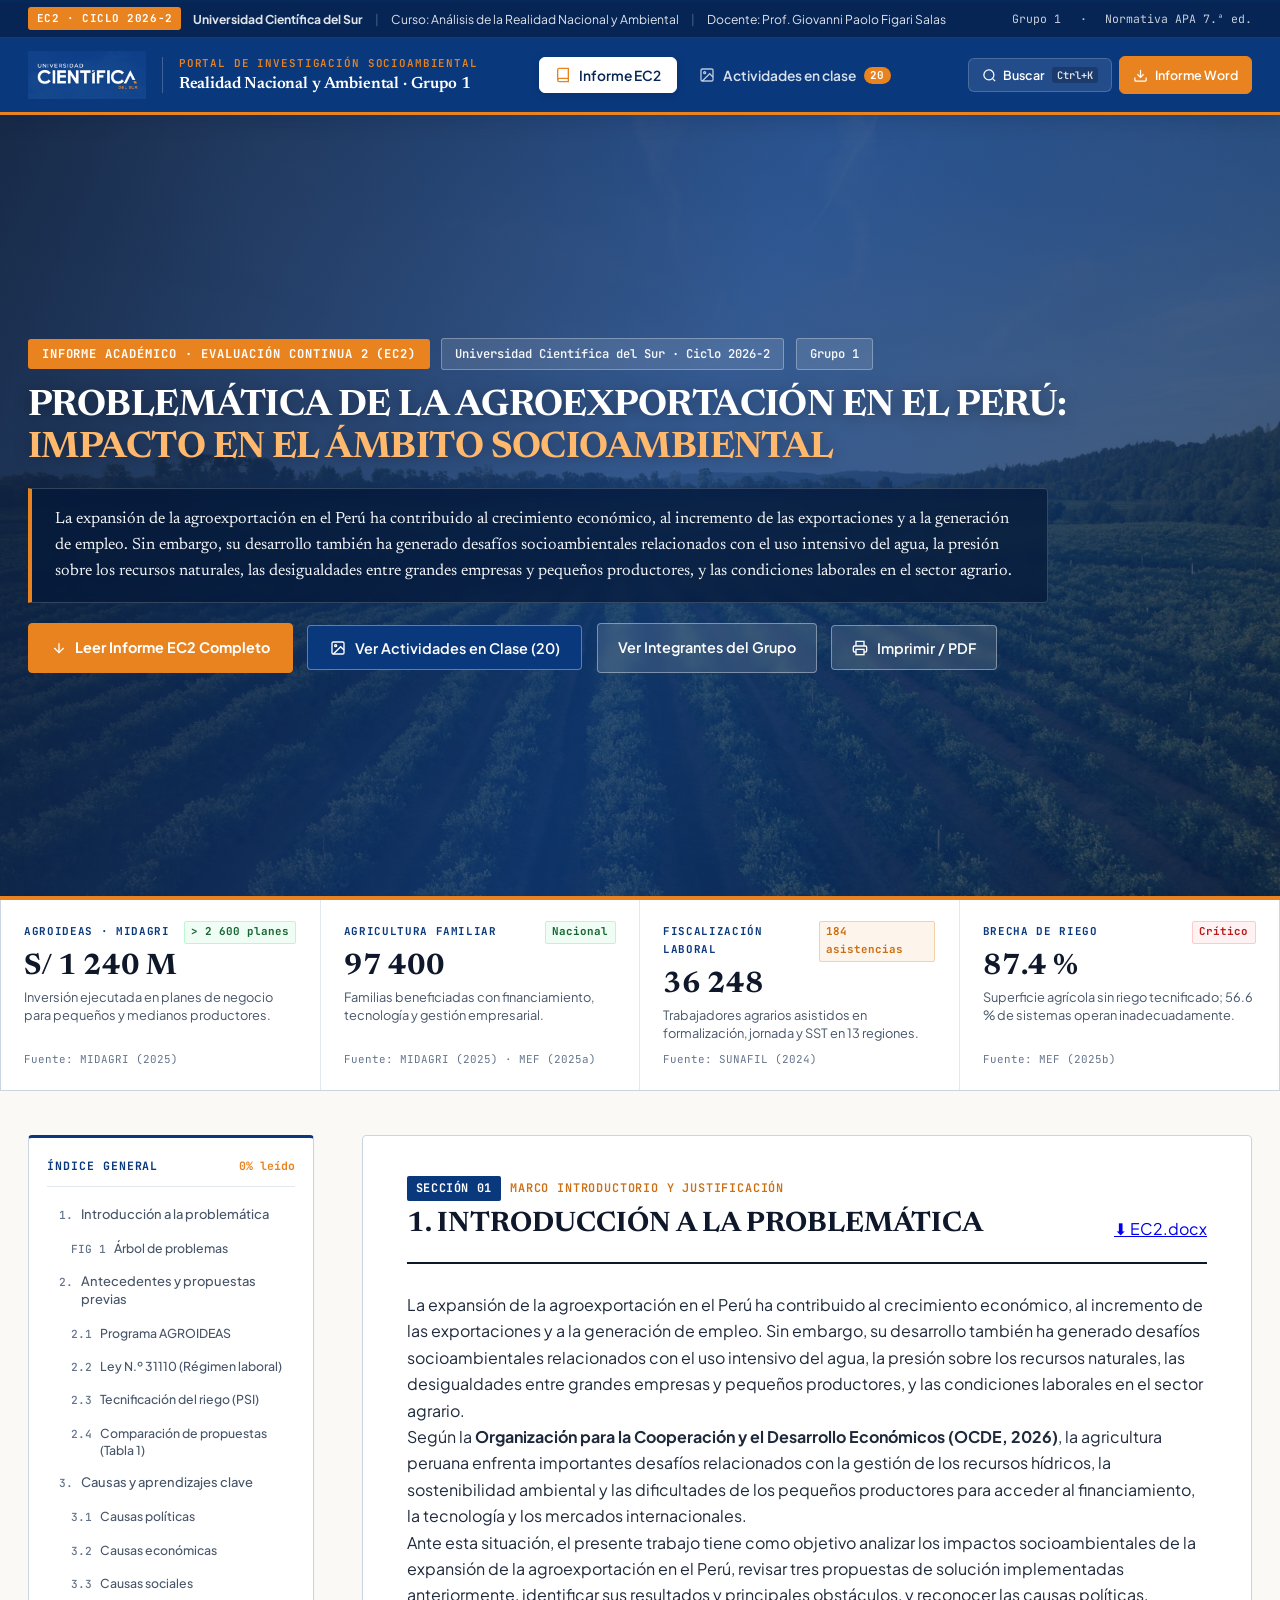
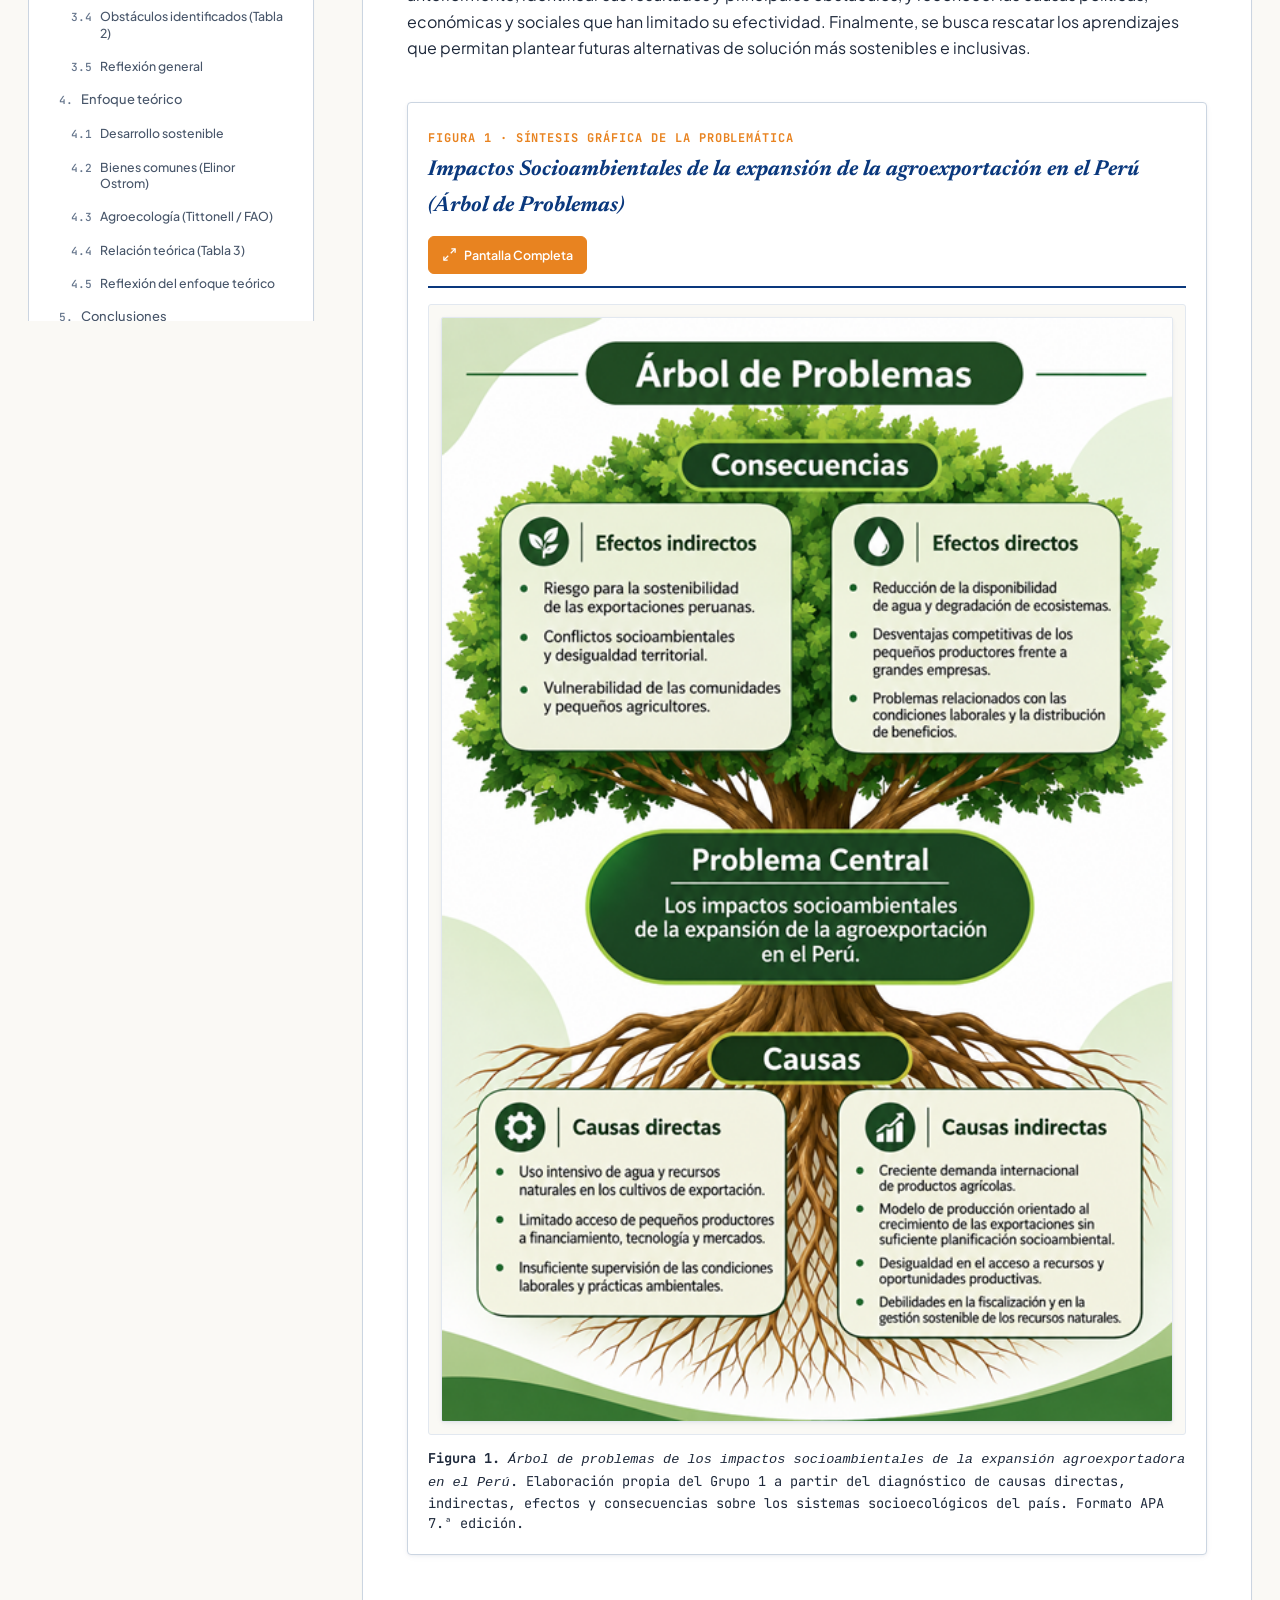
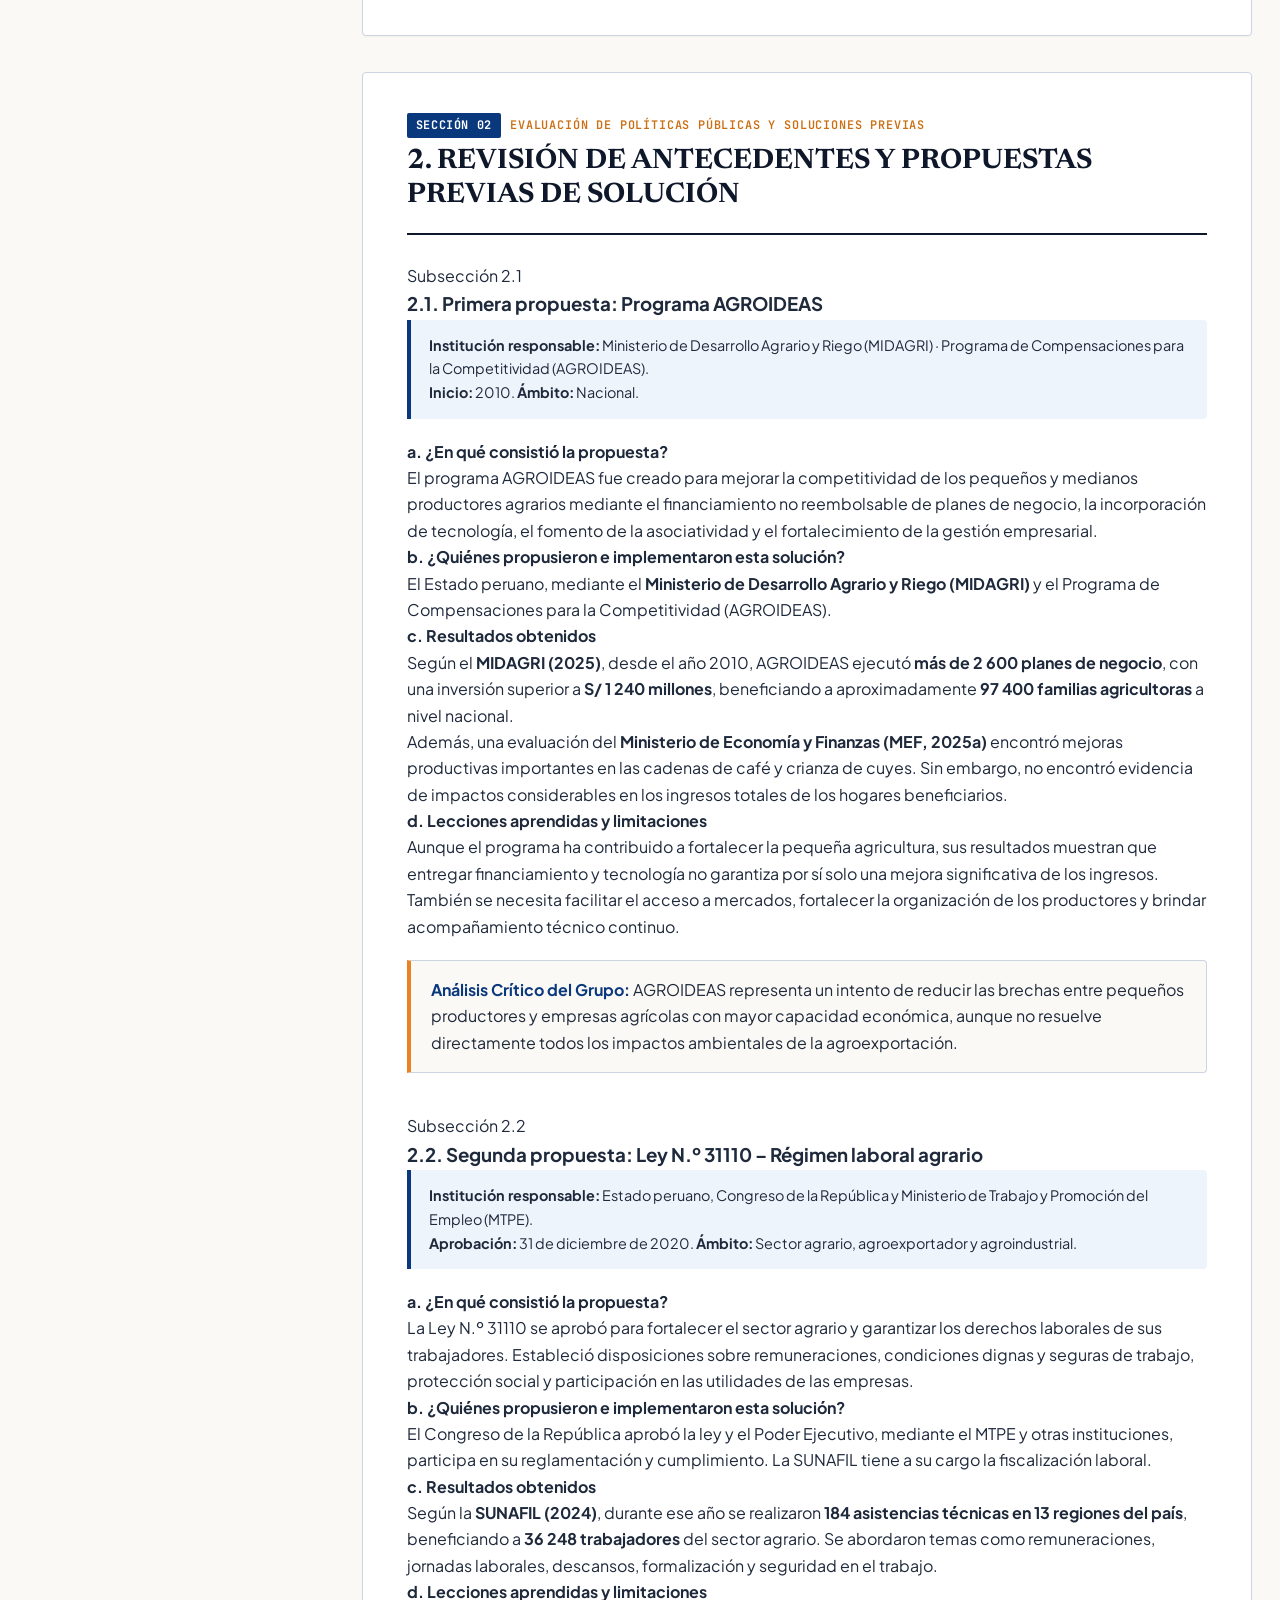
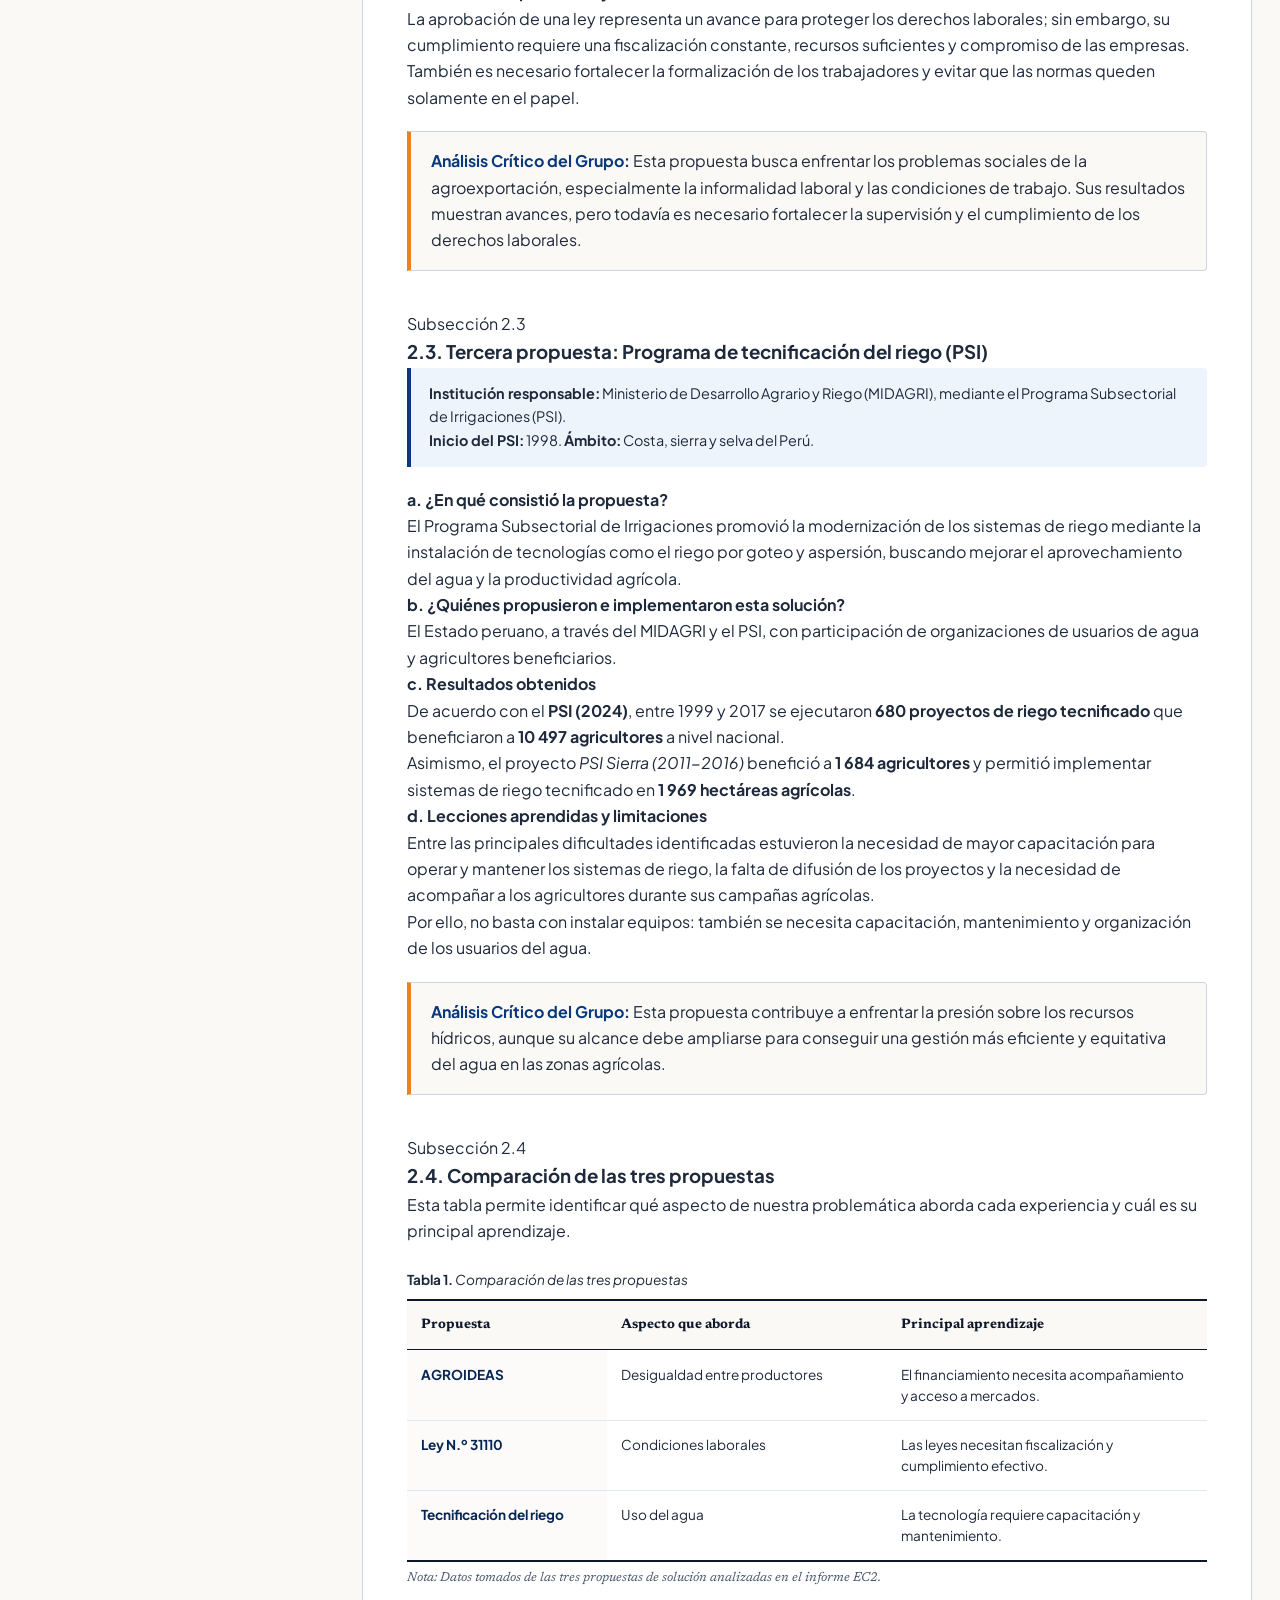
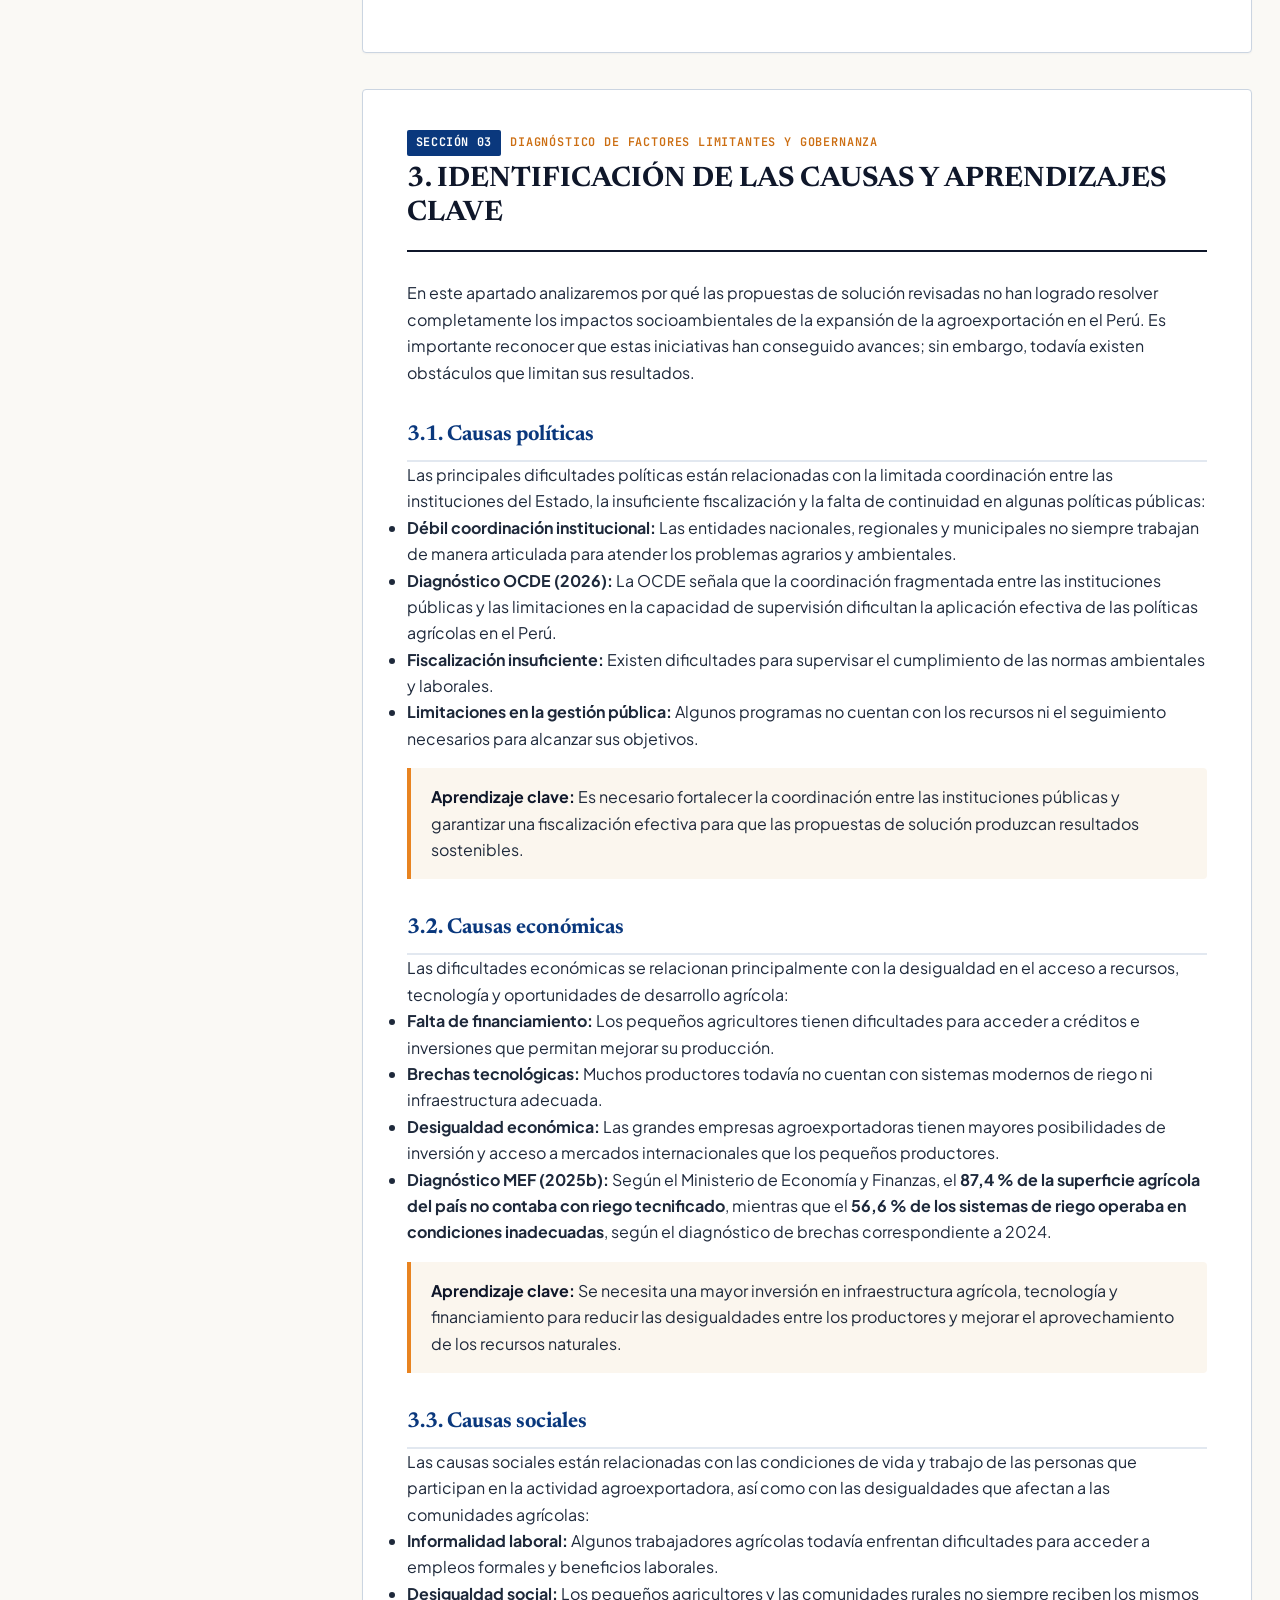
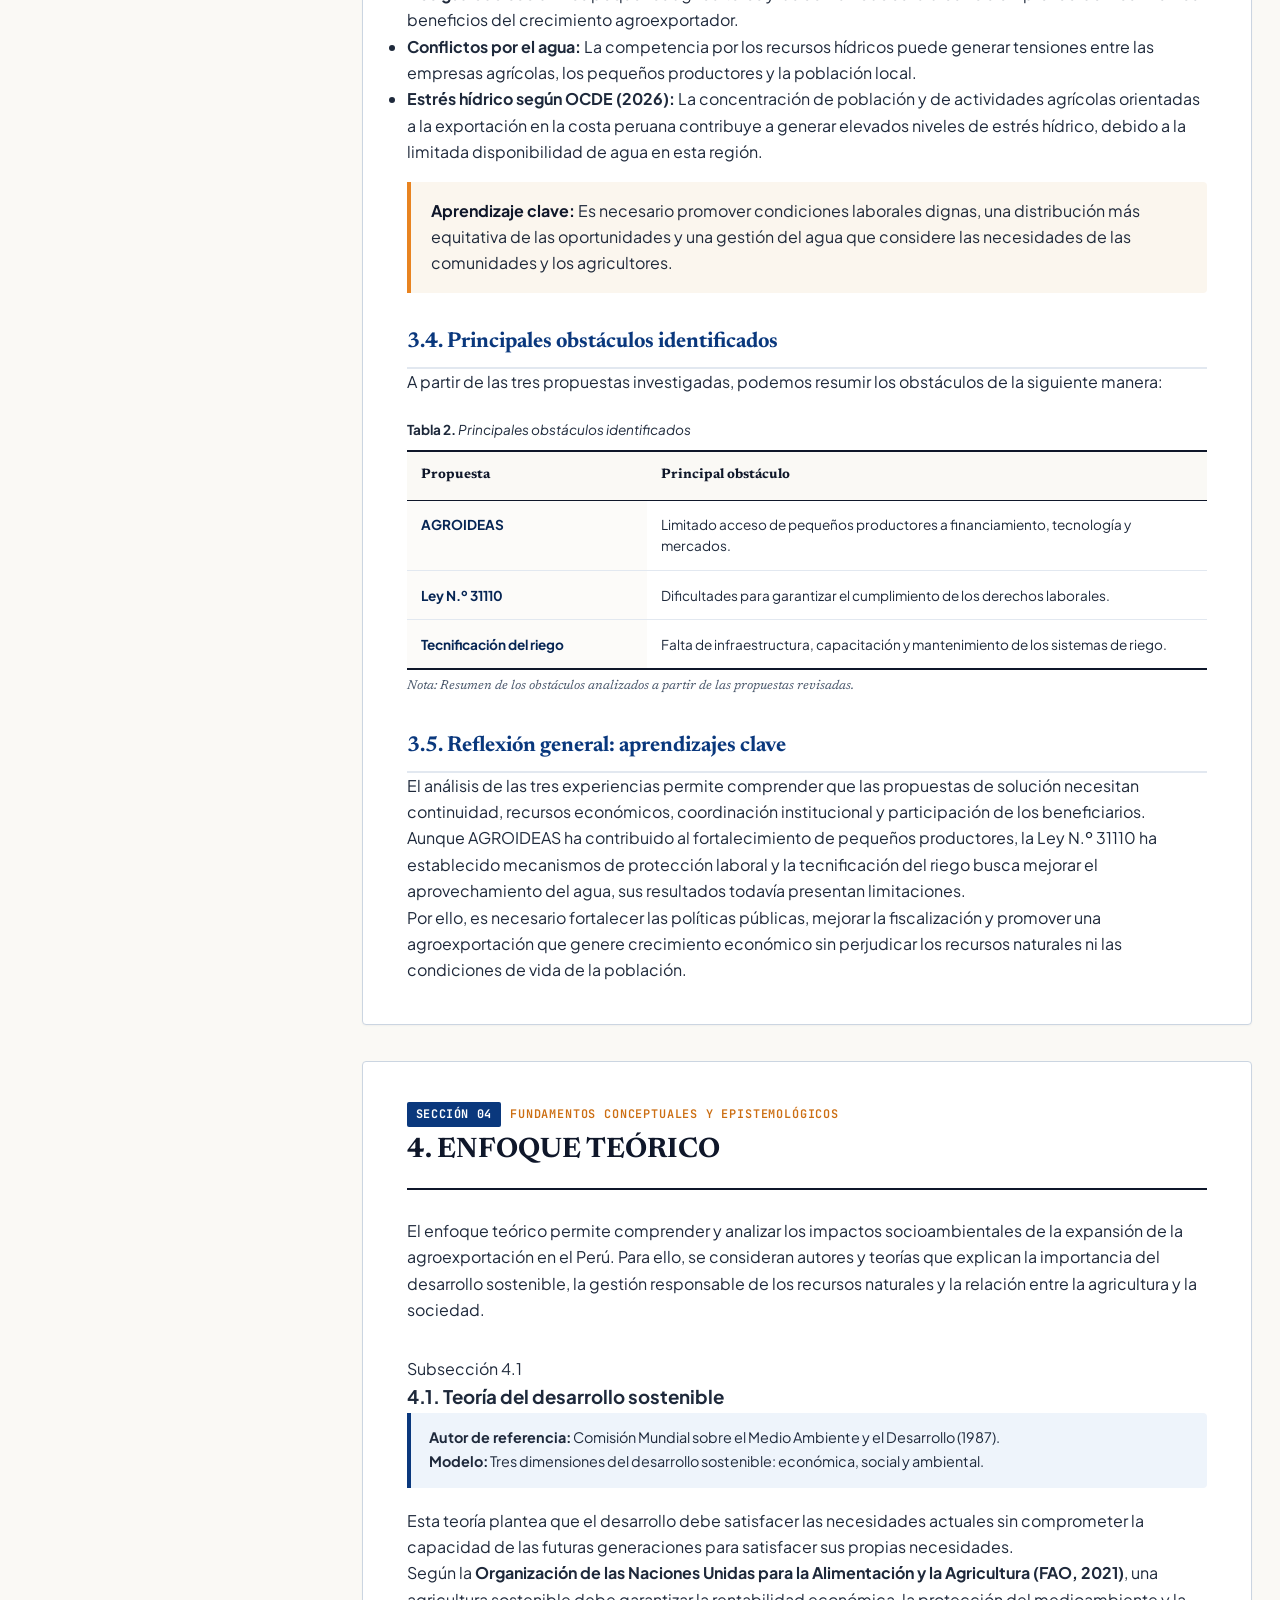
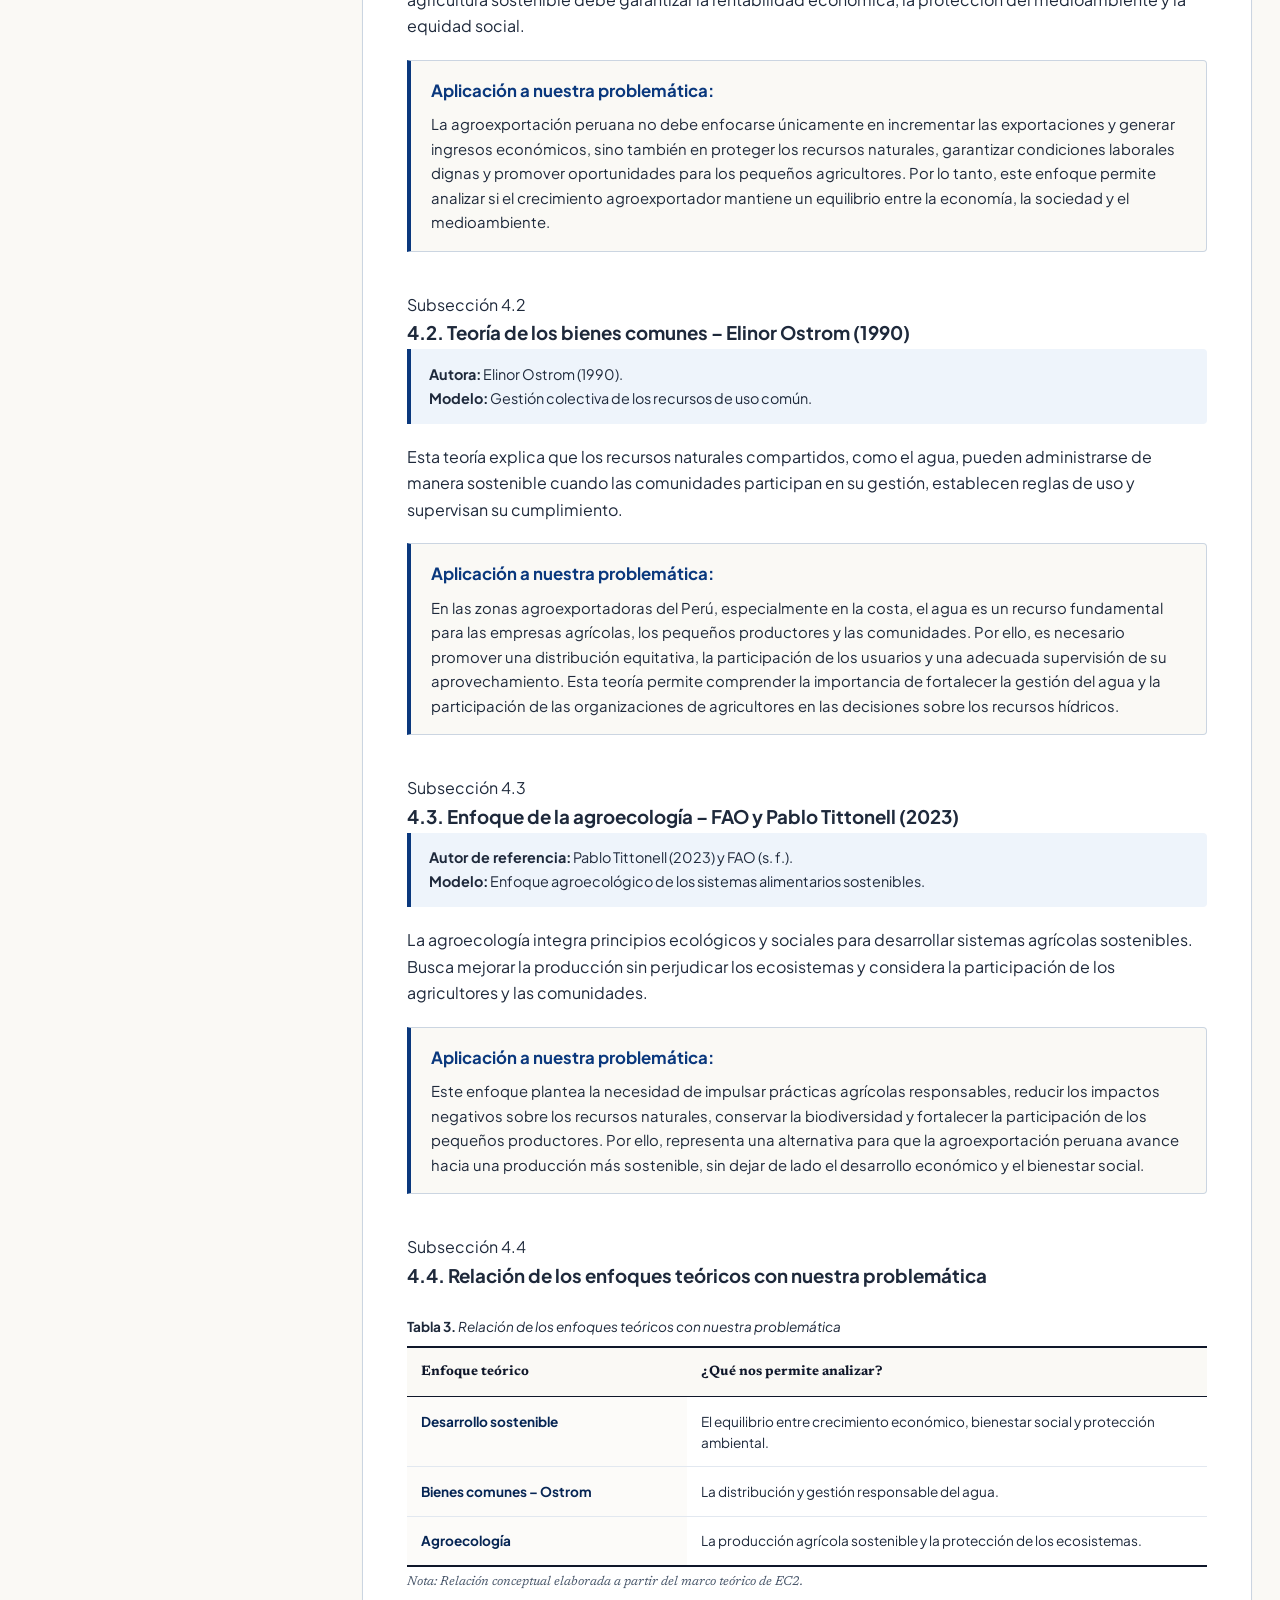
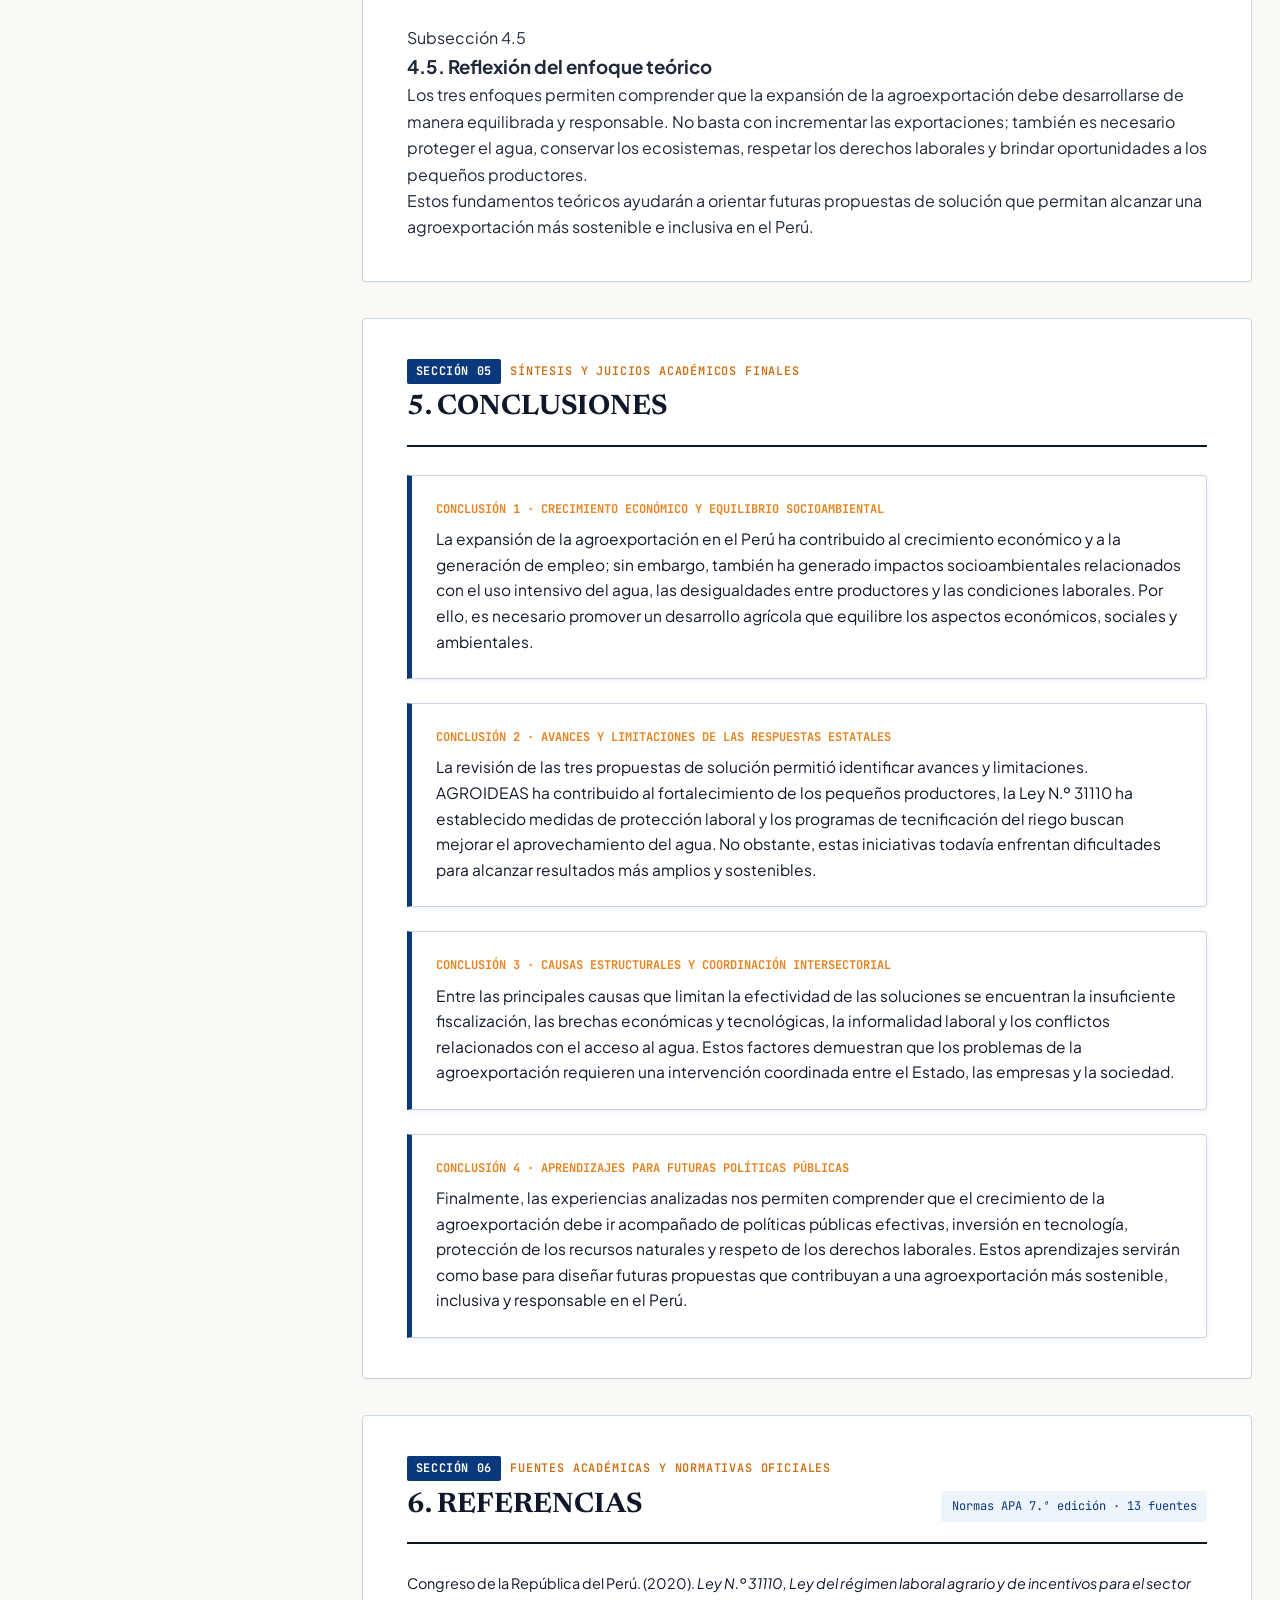
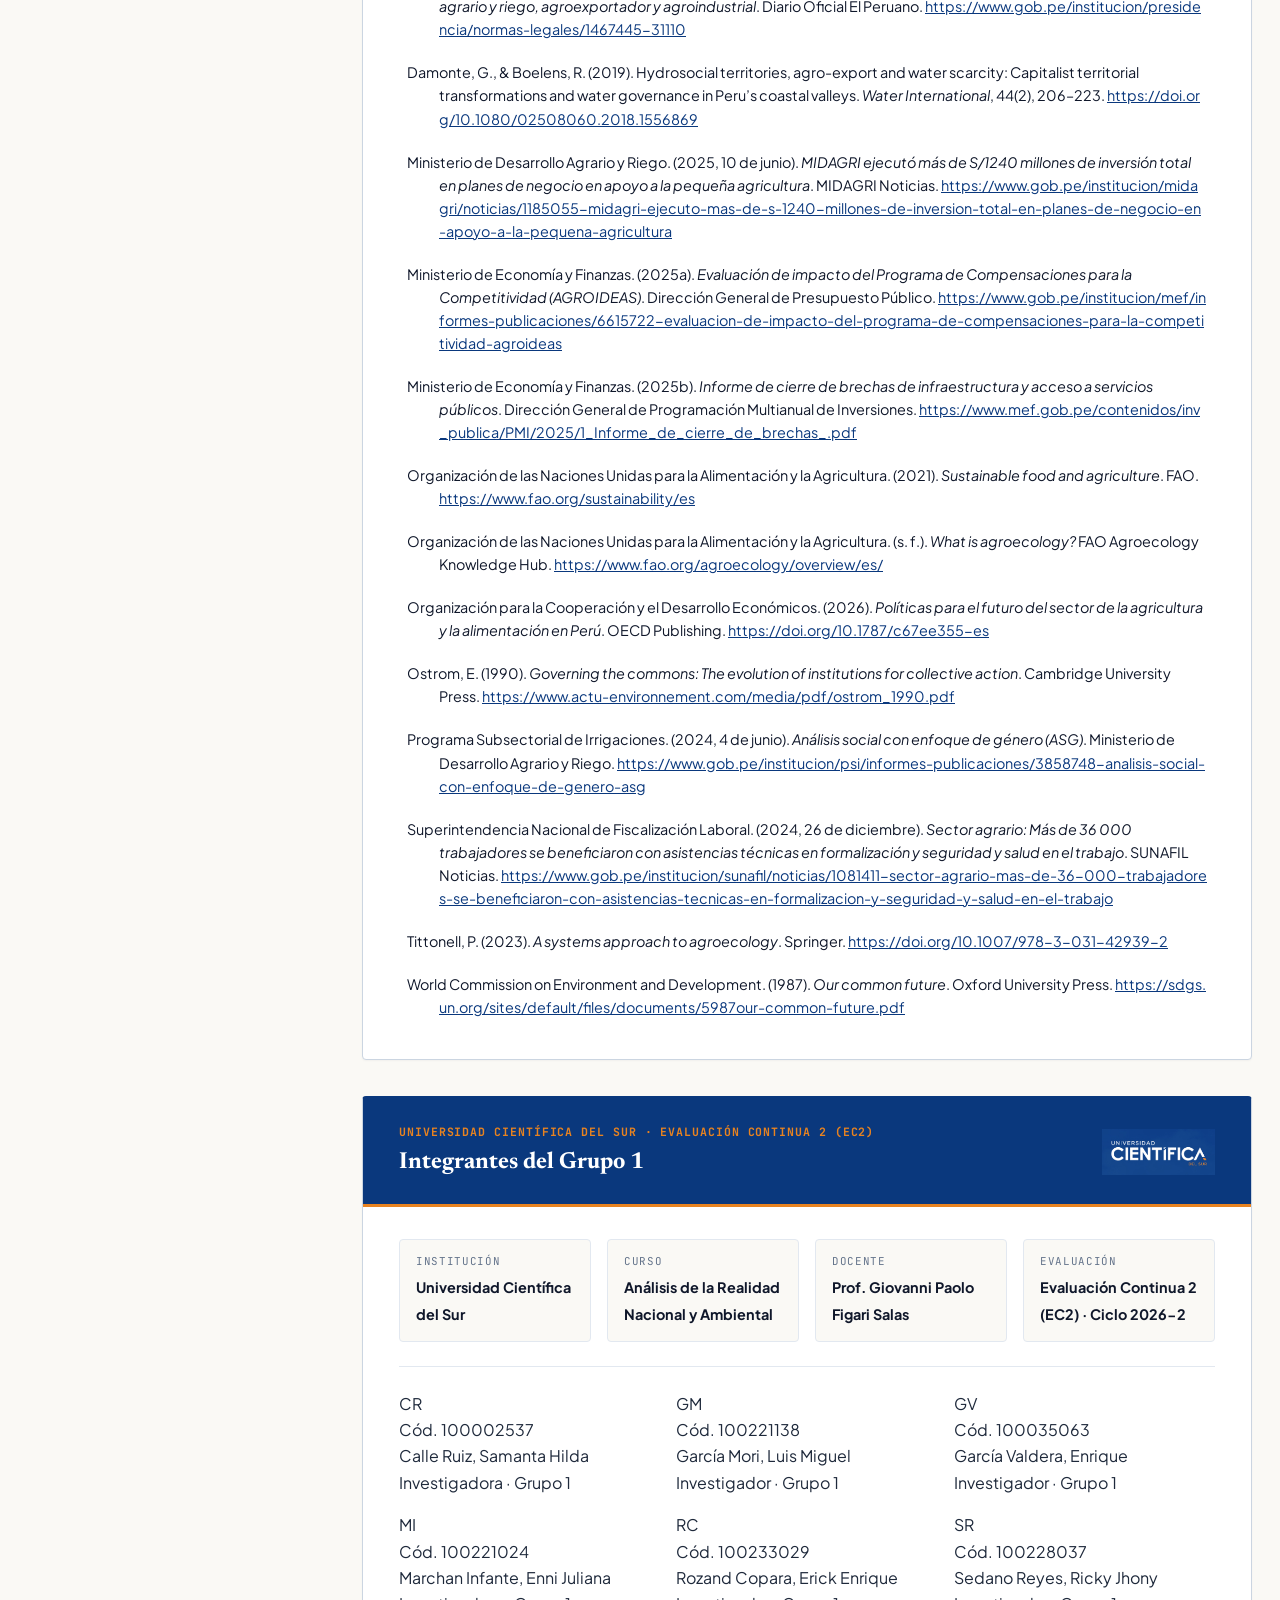
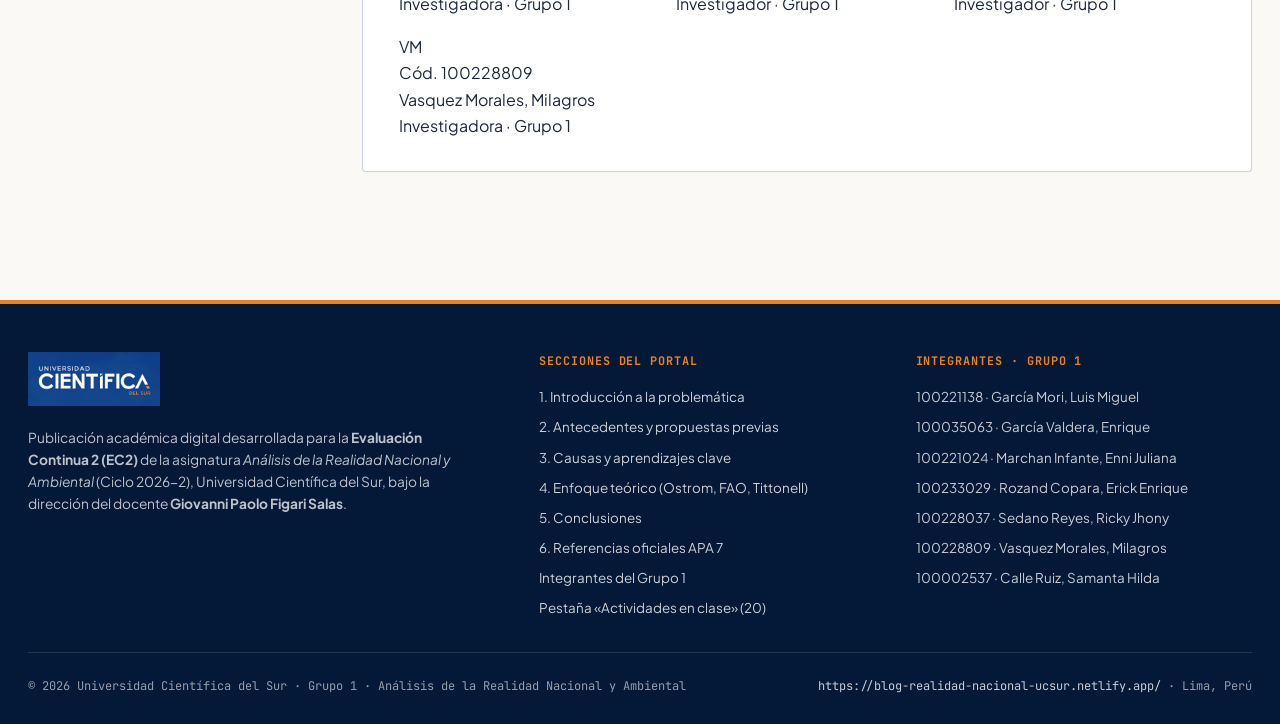
==== commit 39e334f8: "Elimina nota academica al pie de la seccion integrantes y bump cache v9" ====
--- a/index.html
+++ b/index.html
@@ -15,7 +15,7 @@
   <link href="https://fonts.googleapis.com/css2?family=JetBrains+Mono:wght@400;500;600;700&family=Newsreader:ital,opsz,wght@0,6..72,400;0,6..72,500;0,6..72,600;0,6..72,700;1,6..72,400;1,6..72,600&family=Plus+Jakarta+Sans:wght@400;500;600;700;800&display=swap" rel="stylesheet">
 
   <!-- Arquitectura CSS Modular UCSUR -->
-  <link rel="stylesheet" href="./styles.css?v=20261120_v8">
+  <link rel="stylesheet" href="./styles.css?v=20261120_v9">
 </head>
 <body data-default-view="blog">
 
@@ -1094,10 +1094,6 @@
                 </div>
               </div>
             </div>
-
-            <div class="team-footer-academic-note">
-              Portal web académico desarrollado para la presentación interactiva del informe de investigación <strong>«Problemática de la Agroexportación en el Perú: Impacto en el Ámbito Socioambiental»</strong> correspondiente a la <strong>Evaluación Continua 2 (EC2)</strong>. Enlace oficial: <a href="https://blog-realidad-nacional-ucsur.netlify.app/">https://blog-realidad-nacional-ucsur.netlify.app/</a>
-            </div>
           </div>
         </section>
 
@@ -1304,10 +1300,10 @@
   <div class="editorial-toast" id="editorial-toast" role="status" aria-live="polite"></div>
 
   <!-- Arquitectura JavaScript Modular UCSUR (con cache-busting v3) -->
-  <script src="./assets/js/data-report.js?v=20261120_v8"></script>
-  <script src="./assets/js/data-activities.js?v=20261120_v8"></script>
-  <script src="./assets/js/charts-engine.js?v=20261120_v8"></script>
-  <script src="./assets/js/ui-controller.js?v=20261120_v8"></script>
-  <script src="./app.js?v=20261120_v8"></script>
+  <script src="./assets/js/data-report.js?v=20261120_v9"></script>
+  <script src="./assets/js/data-activities.js?v=20261120_v9"></script>
+  <script src="./assets/js/charts-engine.js?v=20261120_v9"></script>
+  <script src="./assets/js/ui-controller.js?v=20261120_v9"></script>
+  <script src="./app.js?v=20261120_v9"></script>
 </body>
 </html>
--- a/styles.css
+++ b/styles.css
@@ -11,7 +11,7 @@
    4. ./assets/css/responsive.css  -> Adaptabilidad mÃ³vil, tablet, escritorio e impresiÃ³n acadÃ©mica
    ========================================================================== */
 
-@import url('./assets/css/variables.css?v=20261120_v8');
-@import url('./assets/css/layout.css?v=20261120_v8');
-@import url('./assets/css/components.css?v=20261120_v8');
-@import url('./assets/css/responsive.css?v=20261120_v8');
+@import url('./assets/css/variables.css?v=20261120_v9');
+@import url('./assets/css/layout.css?v=20261120_v9');
+@import url('./assets/css/components.css?v=20261120_v9');
+@import url('./assets/css/responsive.css?v=20261120_v9');
